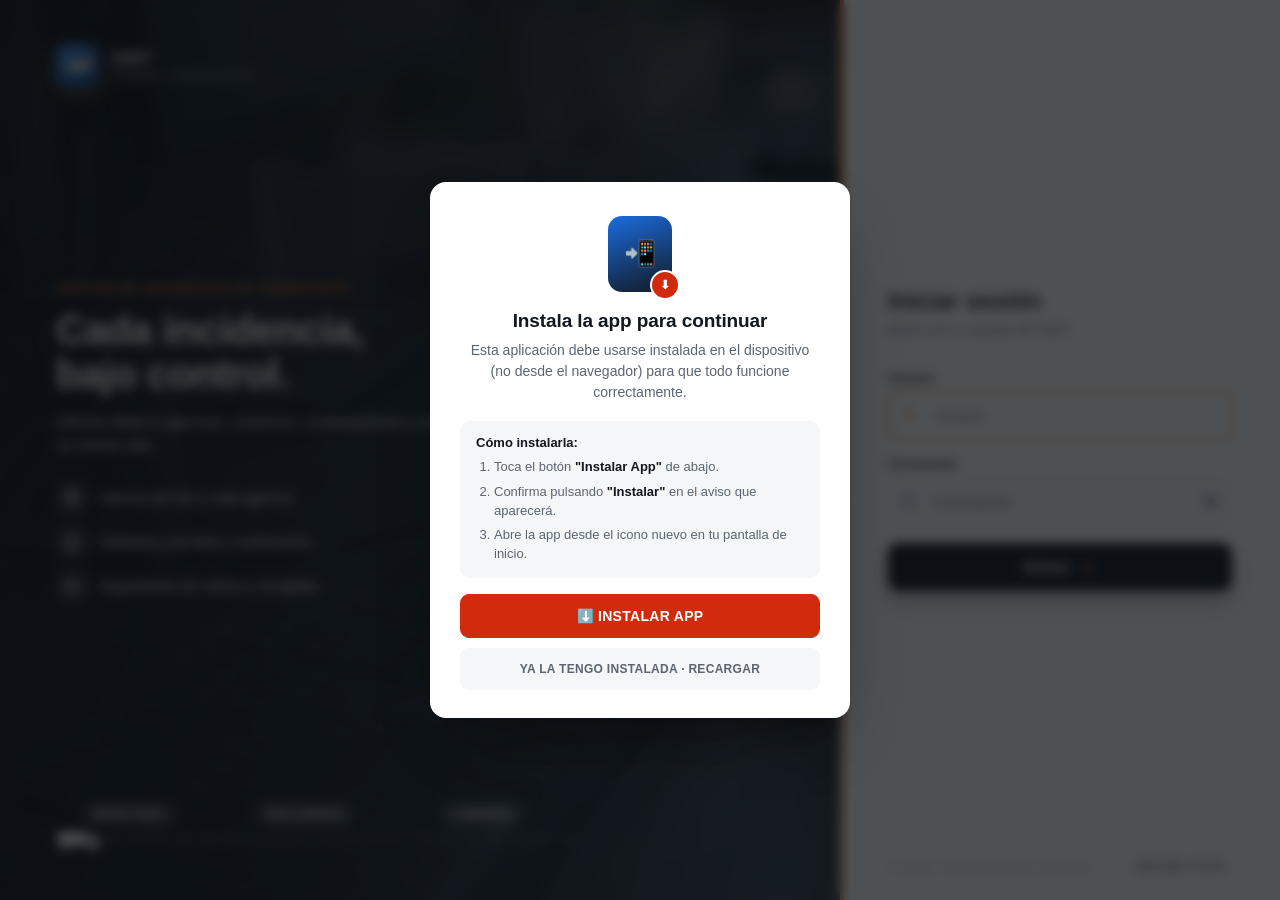
==== index.html @ 2aebe2c0 "Add files via upload" ====
<!DOCTYPE html>
<html lang="es">
<head>
<meta charset="UTF-8">
<meta name="viewport" content="width=device-width, initial-scale=1.0, maximum-scale=1.0, user-scalable=no">
<meta name="theme-color" content="#12181F">
<title>Primor</title>
<link rel="manifest" href="manifest.json">

<link rel="stylesheet" href="styles.css">
</head>
<body>

<!-- Modal obligatorio: exige tener la app instalada (PWA) antes de poder
     usarla. No se cierra al hacer click fuera ni con Escape. Se muestra
     por defecto (class "show") para que tape la app desde el primer
     instante; js/instalar-app.js lo oculta solo si detecta que se está
     ejecutando ya instalada (modo standalone). -->
<div class="modal-overlay instalar-overlay show" id="instalarAppModalOverlay">
  <div class="modal-box instalar-modal-box" role="alertdialog" aria-modal="true" aria-labelledby="instalarModalTitulo">
    <div class="instalar-modal-icono">📲</div>
    <h3 class="modal-title" id="instalarModalTitulo">Instala la app para continuar</h3>
    <p class="modal-message">Esta aplicación debe usarse instalada en el dispositivo (no desde el navegador) para que todo funcione correctamente.</p>
    <div class="instalar-modal-pasos">
      <b>Cómo instalarla:</b>
      <ol>
        <li>Toca el botón <b>"Instalar App"</b> de abajo.</li>
        <li>Confirma pulsando <b>"Instalar"</b> en el aviso que aparecerá.</li>
        <li>Abre la app desde el icono nuevo en tu pantalla de inicio.</li>
      </ol>
    </div>
    <p class="instalar-modal-ayuda" id="instalarAppAyuda">
      Tu navegador no permite instalar la app automáticamente desde aquí. En Chrome o Edge, abre el menú (⋮ arriba a la derecha) y elige <b>"Instalar aplicación"</b> (o el icono ⊕ en la barra de direcciones). En Safari, usa el icono de compartir y "Añadir al Dock" / "Añadir a pantalla de inicio".
    </p>
    <div class="modal-footer">
      <button class="btn primary" id="btnInstalarApp"><span id="btnInstalarAppTexto">⬇️ Instalar App</span></button>
      <button class="btn" id="btnYaInstalada">Ya la tengo instalada · Recargar</button>
    </div>
  </div>
</div>

<div id="loginScreen">
  <!-- Animación de fondo: barrido de luz y polvo (la foto se mueve por CSS) -->
  <div class="login-luz"></div>
  <div class="login-polvo" id="loginPolvo"></div>

  <!-- Izquierda: foto con la marca y lo que hace la app -->
  <div class="login-hero">
    <div class="login-entra login-brand" style="animation-delay:.1s">
      <img class="mark login-logo" src="icon-192.png" alt="GIDT">
      <div class="login-brand-txt">GIDT<small>Primor · Transporte</small></div>
    </div>
    <div class="login-hero-txt">
      <span class="login-entra login-eyebrow" style="animation-delay:.3s">Gestión de Incidencias de Transporte</span>
      <h2 class="login-entra" style="animation-delay:.45s">Cada incidencia,<br>bajo control.</h2>
      <p class="login-entra" style="animation-delay:.6s">Informe diario a agencias, siniestros, reclamaciones y cobros desde un mismo sitio.</p>
      <div class="login-feat">
        <div class="login-entra" style="animation-delay:.8s"><i><svg viewBox="0 0 24 24" fill="none" stroke="#fff" stroke-width="2" stroke-linecap="round" stroke-linejoin="round"><path d="M4 4h16v16H4z"/><path d="M22 6l-10 7L2 6"/></svg></i>Informe del día a cada agencia</div>
        <div class="login-entra" style="animation-delay:.95s"><i><svg viewBox="0 0 24 24" fill="none" stroke="#fff" stroke-width="2" stroke-linecap="round" stroke-linejoin="round"><path d="M12 9v4"/><path d="M12 17h.01"/><path d="M10.3 3.9L1.8 18a2 2 0 0 0 1.7 3h17a2 2 0 0 0 1.7-3L13.7 3.9a2 2 0 0 0-3.4 0z"/></svg></i>Siniestros con fotos y reclamación</div>
        <div class="login-entra" style="animation-delay:1.1s"><i><svg viewBox="0 0 24 24" fill="none" stroke="#fff" stroke-width="2" stroke-linecap="round" stroke-linejoin="round"><path d="M9 11l3 3 8-8"/><path d="M20 12v7a2 2 0 0 1-2 2H6a2 2 0 0 1-2-2V5a2 2 0 0 1 2-2h9"/></svg></i>Seguimiento de cobros y recogidas</div>
      </div>
    </div>
    <!-- Recorrido de una incidencia: Detectada -> Reclamada -> Cobrada -->
    <div class="login-carril login-entra" style="animation-delay:1.3s" aria-hidden="true">
      <span class="login-paso n1">DETECTADA</span><span class="login-paso n2">RECLAMADA</span><span class="login-paso n3">COBRADA</span>
      <div class="login-linea"></div>
      <svg class="login-camion" viewBox="0 0 46 26"><g class="bote">
        <rect x="2" y="6" width="27" height="13" rx="1.5" fill="#fff"/>
        <rect class="p p1" x="5" y="9" width="6" height="7" fill="#FF7A1A"/>
        <rect class="p p2" x="12.5" y="9" width="6" height="7" fill="#FF7A1A"/>
        <rect class="p p3" x="20" y="9" width="6" height="7" fill="#FF7A1A"/>
        <path d="M30 8h8l6 6v5H30z" fill="#fff"/><path d="M32 10h5l3.5 3.5H32z" fill="#12181F"/></g>
        <circle cx="9" cy="21" r="3.2" fill="#12181F" stroke="#fff" stroke-width="1.6"/>
        <circle cx="37" cy="21" r="3.2" fill="#12181F" stroke="#fff" stroke-width="1.6"/>
      </svg>
    </div>
  </div>

  <!-- Derecha: panel blanco con el formulario -->
  <div class="login-panel">
    <div class="login-card">
      <h1 class="login-entra" style="animation-delay:.35s">Iniciar sesión</h1>
      <p class="sub login-entra" style="animation-delay:.45s">Entra con tu usuario de GIDT</p>

      <label for="loginUsuario">Usuario</label>
      <div class="input-wrap">
        <svg class="input-icon" viewBox="0 0 24 24" fill="none" stroke="currentColor" stroke-width="2" stroke-linecap="round" stroke-linejoin="round" aria-hidden="true"><path d="M20 21v-2a4 4 0 0 0-4-4H8a4 4 0 0 0-4 4v2"/><circle cx="12" cy="7" r="4"/></svg>
        <!-- Sin autorrelleno: el navegador no debe recordar ni proponer usuarios. -->
        <input id="loginUsuario" name="gidt-u" type="text" inputmode="numeric" placeholder="Usuario" autocomplete="off" autocapitalize="off" autocorrect="off" spellcheck="false" readonly data-lpignore="true" data-1p-ignore data-form-type="other" autofocus>
      </div>

      <label for="loginPin">Contraseña</label>
      <div class="input-wrap input-wrap--pin">
        <svg class="input-icon" viewBox="0 0 24 24" fill="none" stroke="currentColor" stroke-width="2" stroke-linecap="round" stroke-linejoin="round" aria-hidden="true"><rect x="3" y="11" width="18" height="10" rx="2"/><path d="M7 11V7a5 5 0 0 1 10 0v4"/></svg>
        <!-- Campo de TEXTO que se ve con puntos (por CSS), no type="password":
             así el navegador no lo trata como contraseña, no avisa de
             "contraseña no segura" ni ofrece guardarla. -->
        <input id="loginPin" name="gidt-c" type="text" class="campo-oculto" inputmode="numeric" placeholder="Contraseña" maxlength="10" autocomplete="off" autocapitalize="off" autocorrect="off" spellcheck="false" readonly data-lpignore="true" data-1p-ignore data-form-type="other">
        <button type="button" class="toggle-pin" id="btnTogglePin" aria-label="Mostrar contraseña">
          <svg class="icon-eye" aria-hidden="true" viewBox="0 0 24 24" fill="none" stroke="currentColor" stroke-width="2" stroke-linecap="round" stroke-linejoin="round"><path d="M1 12s4-7 11-7 11 7 11 7-4 7-11 7-11-7-11-7Z"/><circle cx="12" cy="12" r="3"/></svg>
          <svg class="icon-eye-off" viewBox="0 0 24 24" fill="none" stroke="currentColor" stroke-width="2" stroke-linecap="round" stroke-linejoin="round" aria-hidden="true"><path d="M17.94 17.94A10.94 10.94 0 0 1 12 19c-7 0-11-7-11-7a21.86 21.86 0 0 1 5.06-5.94M9.9 4.24A10.94 10.94 0 0 1 12 4c7 0 11 7 11 7a21.86 21.86 0 0 1-2.94 3.94M1 1l22 22"/><path d="M9.9 9.9a3 3 0 1 0 4.2 4.2"/></svg>
        </button>
      </div>

      <button id="btnLogin" type="button">
        <span class="spinner" aria-hidden="true"></span>
        <span class="btn-label">Entrar</span>
        <svg class="login-flecha" viewBox="0 0 24 24" fill="none" stroke="currentColor" stroke-width="2.2" stroke-linecap="round" stroke-linejoin="round"><path d="M5 12h14M13 6l6 6-6 6"/></svg>
      </button>
      <p class="err" id="loginErr" role="alert"><span class="err-icon" aria-hidden="true">⚠️</span><span class="err-text">Usuario incorrecto.</span></p>
    </div>
    <div class="login-pie">
      <span>© Primor · Departamento de Transporte</span>
      <span class="login-version" id="loginVersionTag"></span>
    </div>
  </div>
</div>

<div id="app" class="hidden">

  <header class="top">
    <img class="mark" src="icon-192.png" alt="GIDT">
    <span class="app-name">GIDT</span>
    <span class="app-version" id="appVersionTag"></span>

    <nav class="tabs">
      <div class="tabs-scroll">
        <button class="tab-btn active" data-view="inicio">🏠 Inicio</button>
        <button class="tab-btn" id="btnInformesDropdown">📋 Informes diarios<span class="dot" id="dotIncidencias"></span><span class="caret">▾</span></button>
        <button class="tab-btn" id="btnSiniestrosDropdown">📦 Siniestros<span class="dot" id="dotSiniestros"></span><span class="caret">▾</span></button>
        <button class="tab-btn" id="btnAnalisisDropdown">📈 Análisis<span class="caret">▾</span></button>
        <button class="tab-btn" id="btnConfigDropdown">⚙️ Gestión<span class="caret">▾</span></button>
      </div>
      <div class="dropdown" id="informesDropdown">
        <button data-view="incidencias">📅 Informe del día</button>
        <button data-view="historial-informes">🕓 Historial de informes</button>
      </div>
      <div class="dropdown" id="siniestrosDropdown">
        <button data-view="siniestros">📦 Siniestros del día</button>
        <button data-view="historial-siniestros">🕓 Historial de siniestros</button>
        <button data-view="panel-siniestros">🗂️ Panel siniestros</button>
      </div>
      <div class="dropdown" id="configDropdown">
        <button data-view="config-tiendas">🏪 Tiendas</button>
        <button data-view="config-emails">✉️ Agencias</button>
        <button data-view="config-gravedad-motivos">⚖️ Tipos incidencias</button>
        <button data-view="config-supervisores">👔 Supervisores</button>
        <button data-view="config-usuarios">👤 Usuarios</button>
        <button data-view="config-auditoria">🕵️ Registro de auditoría</button>
      </div>
      <div class="dropdown" id="analisisDropdown">
        <button data-view="analisis-ranking">🏆 Ranking de incidencias</button>
        <button data-view="analisis-reportes-mensuales">🗓️ Reportes mensuales</button>
        <button data-view="analisis-comunidades">🗺️ Incidencias por comunidad</button>
        <button data-view="analisis-historico-agencias">🔀 Histórico de agencias</button>
      </div>
    </nav>

    <!-- Fecha y hora en vivo (js/inicio-panel.js) -->
    <div class="reloj-top" id="relojTop" aria-label="Fecha y hora"><span class="reloj-fecha" id="relojFecha"></span><span class="reloj-hora" id="relojHora"></span></div>
    <div class="status" id="statusWrap" title="Conectando…">
      <span class="auto-refresh-indicator" id="autoRefreshIndicator" title="Actualización automática del informe del día">
        <span class="hourglass" id="autoRefreshHourglass">⏳</span><span id="autoRefreshCountdown">20</span>s
      </span>
      <span id="statusText" style="display:none;">Conectando…</span>
    </div>
    <div class="user-chip" id="userChip">
      <button type="button" class="user-chip-usuario" id="userChipUsuario" title="Mi usuario">
        <svg width="16" height="16" viewBox="0 0 24 24" fill="none" stroke="currentColor" stroke-width="2" stroke-linecap="round" stroke-linejoin="round"><path d="M20 21v-2a4 4 0 0 0-4-4H8a4 4 0 0 0-4 4v2"/><circle cx="12" cy="7" r="4"/></svg>
        <span id="userChipName">—</span>
      </button>
      <button type="button" class="btn-salir" id="btnSalir" title="Salir" aria-label="Salir">
        <svg width="16" height="16" viewBox="0 0 24 24" fill="none" stroke="currentColor" stroke-width="2.4" stroke-linecap="round" stroke-linejoin="round"><path d="M12 2v10"/><path d="M18.4 6.6a9 9 0 1 1-12.8 0"/></svg>
      </button>
    </div>
  </header>

  <!-- Banner fijo: informes enviados con incidencias sin revisar (js/informe-envio.js) -->
  <div class="aviso-global" id="avisoGlobalInformes" role="alert" hidden></div>

  <main>

    <!-- ============ INICIO ============ -->
    <section class="view active" id="view-inicio">
      <!-- Tarjetas de arriba (las pinta js/inicio-panel.js; los números de
           incidencias y siniestros del día los siguen poniendo informe-hoy.js
           y siniestros.js). -->
      <div class="inicio-kpis">
        <button type="button" class="inicio-kpi kpi-rojo" id="kpiCardIncidencias" data-view="incidencias">
          <span class="inicio-kpi-top"><span class="inicio-kpi-icono">⚠️</span><span class="inicio-kpi-label">Incidencias de hoy</span><span class="inicio-kpi-flecha">→</span></span>
          <b id="kpiIncidenciasHoy">—</b>
          <span class="inicio-kpi-sub" id="kpiIncidenciasSub">&nbsp;</span>
          <span class="inicio-kpi-spark" id="kpiIncidenciasSpark"></span>
        </button>
        <button type="button" class="inicio-kpi kpi-rojo" id="kpiCardSiniestros" data-view="panel-siniestros">
          <span class="inicio-kpi-top"><span class="inicio-kpi-icono">📧</span><span class="inicio-kpi-label">Siniestros sin enviar a la agencia</span><span class="inicio-kpi-flecha">→</span></span>
          <b id="kpiSiniestrosTotal">—</b>
          <span class="inicio-kpi-sub" id="kpiSiniestrosSub">&nbsp;</span>
          <!-- Nº de siniestros del día pendientes (lo escribe siniestros.js; oculto) -->
          <span id="kpiSiniestrosPend" hidden>—</span>
        </button>
        <button type="button" class="inicio-kpi kpi-verde" id="kpiCardCobro" data-view="panel-siniestros" data-filtro='{"estado":"PDTE COBRO"}'>
          <span class="inicio-kpi-top"><span class="inicio-kpi-icono">💶</span><span class="inicio-kpi-label">Pendiente de cobro</span><span class="inicio-kpi-flecha">→</span></span>
          <b id="kpiCobroTotal">—</b>
          <span class="inicio-kpi-sub" id="kpiCobroSub">&nbsp;</span>
          <span class="inicio-kpi-spark" id="kpiCobroSpark"></span>
        </button>
        <button type="button" class="inicio-kpi kpi-azul" id="kpiCardMes" data-view="panel-siniestros">
          <span class="inicio-kpi-top"><span class="inicio-kpi-icono">📦</span><span class="inicio-kpi-label" id="kpiMesLabel">Siniestros este mes</span><span class="inicio-kpi-flecha">→</span></span>
          <b id="kpiMesTotal">—</b>
          <span class="inicio-kpi-sub" id="kpiMesSub">&nbsp;</span>
          <span class="inicio-kpi-spark" id="kpiMesSpark"></span>
        </button>
      </div>

      <div class="inicio-grid">
        <div class="inicio-col">
          <div class="inicio-card" id="cardEstadoInforme">
            <div class="inicio-card-head"><h3>📋 Informe de hoy</h3></div>
            <p class="inicio-vacio">Cargando estado del informe…</p>
          </div>
          <div class="inicio-fila inicio-crece">
            <div class="inicio-card">
              <div class="inicio-card-head"><h3>📈 Incidencias por día</h3><span class="inicio-card-nota">últimos 7 informes</span></div>
              <div class="inicio-grafica" id="inicioGraficaDias"></div>
            </div>
            <div class="inicio-card">
              <div class="inicio-card-head"><h3 id="inicioDonutTitulo">🚚 Incidencias del mes por agencia</h3></div>
              <div class="inicio-donut" id="inicioDonut"></div>
            </div>
          </div>
        </div>

        <div class="inicio-col">
          <div class="inicio-card inicio-tareas inicio-crece">
            <div class="inicio-card-head"><h3>📌 Tareas pendientes <span class="inicio-num" id="tareasNum" hidden></span></h3></div>
            <div class="inicio-scroll" id="cardPendienteAtencion">
              <p class="inicio-vacio">Comprobando…</p>
            </div>
          </div>
          <div class="inicio-card inicio-actividad">
            <div class="inicio-card-head"><h3>🕒 Actividad reciente</h3><span class="inicio-card-sub">· las 6 últimas acciones del equipo</span><button type="button" class="inicio-link" id="btnActividadVerTodo" data-view="config-auditoria">Ver todo →</button></div>
            <div class="inicio-scroll inicio-act-lista" id="inicioActividad"><p class="inicio-vacio">Cargando…</p></div>
          </div>
        </div>
      </div>
    </section>

    <!-- ============ INCIDENCIAS ============ -->
    <section class="view" id="view-incidencias">
      <div class="cabecera-fija">
      <div class="page-head">
        <div class="informe-titulo-row">
          <h1 class="informe-titulo">Informe del día<span class="informe-titulo-fecha" id="informeTituloFecha"></span></h1>
          <span class="badge-palets" id="badgePaletsPrevistos" style="display:none;">
            <span id="badgePaletsTexto">—</span>
            <button class="badge-palets-editar" id="btnEditarPalets" title="Editar palets previstos" aria-label="Editar palets previstos">
              <svg width="11" height="11" viewBox="0 0 24 24" fill="none"><path d="M12 20h9" stroke="currentColor" stroke-width="2.2" stroke-linecap="round"/><path d="M16.5 3.5a2.12 2.12 0 0 1 3 3L7 19l-4 1 1-4L16.5 3.5z" stroke="currentColor" stroke-width="2.2" stroke-linecap="round" stroke-linejoin="round"/></svg>
            </button>
          </span>
        </div>
        <div class="incidencias-toolbar" id="incidenciasToolbar" style="display:none;">
          <div class="filtros-wrap" id="exportarWrapHoy">
            <button class="btn" id="btnExportarInforme" title="Exportar el informe de hoy">
              <svg width="14" height="14" viewBox="0 0 24 24" fill="none" xmlns="http://www.w3.org/2000/svg"><path d="M12 3v12m0 0l-4.5-4.5M12 15l4.5-4.5" stroke="currentColor" stroke-width="2" stroke-linecap="round" stroke-linejoin="round"/><path d="M4 17v2a2 2 0 0 0 2 2h12a2 2 0 0 0 2-2v-2" stroke="currentColor" stroke-width="2" stroke-linecap="round" stroke-linejoin="round"/></svg>
              Exportar
            </button>
            <div class="filtros-modal-overlay" id="exportarPanelHoy">
              <div class="filtros-modal-header">
                <b>Exportar informe</b>
                <div class="filtros-modal-header-actions">
                  <button class="link-accion" id="btnLimpiarExportarHoy">Limpiar</button>
                  <button class="filtros-modal-close" id="btnCerrarExportarHoy" aria-label="Cerrar">✕</button>
                </div>
              </div>
              <div class="filtros-modal-body">
                <button type="button" class="btn primary" id="btnExportarCompletoHoy" style="width:100%; justify-content:center; margin-bottom:18px;">📋 Exportar informe completo</button>
                <div class="filtros-grid">
                  <div class="filtro-campo filtros-span2">
                    <label>Formato</label>
                    <div class="export-formato-toggle" id="exportarFormatoHoy">
                      <button type="button" class="export-formato-btn activo" data-formato="pdf">📄 PDF</button>
                      <button type="button" class="export-formato-btn" data-formato="excel">📊 Excel</button>
                    </div>
                  </div>
                  <div class="filtro-campo filtros-span2">
                    <label>Tipo de incidencia</label>
                    <div class="export-tipos-grid" id="exportarTiposHoy"></div>
                  </div>
                  <div class="filtro-campo filtros-span2">
                    <label>Agencias</label>
                    <div class="exportar-select" id="exportarAgenciaSelectHoy">
                      <button type="button" class="filtro-select-btn">
                        <span class="filtro-select-valor">Todas</span>
                        <svg width="12" height="12" viewBox="0 0 24 24" fill="none"><path d="M6 9l6 6 6-6" stroke="currentColor" stroke-width="2.4" stroke-linecap="round" stroke-linejoin="round"/></svg>
                      </button>
                      <div class="filtro-select-dropdown">
                        <div class="filtro-select-search">
                          <input type="text" placeholder="Buscar agencia…">
                        </div>
                        <div class="filtro-select-lista" id="exportarAgenciasListaHoy"></div>
                      </div>
                    </div>
                  </div>
                </div>
                <div class="modal-footer" style="margin-top:20px;">
                  <button type="button" class="btn primary" id="btnExportarSeleccionHoy">Exportar seleccionado</button>
                </div>
              </div>
            </div>
          </div>
          <div class="filtros-wrap">
            <button class="btn" id="btnUtilidadesInforme" title="Cambios puntuales, entregas especiales y pruebas de hoy">
              <svg width="14" height="14" viewBox="0 0 24 24" fill="none" xmlns="http://www.w3.org/2000/svg"><path d="M14.7 6.3a4 4 0 00-5.4 5.4L3 18l3 3 6.3-6.3a4 4 0 005.4-5.4l-2.5 2.5-2-2 2.5-2.5z" stroke="currentColor" stroke-width="1.8" stroke-linecap="round" stroke-linejoin="round"/></svg>
              Utilidades
              <span class="filtros-count" id="utilidadesCount" style="display:none;"></span>
            </button>
            <div class="filtros-modal-overlay" id="utilidadesPanel">
              <div class="filtros-modal-header">
                <b>Utilidades de hoy</b>
                <div class="filtros-modal-header-actions">
                  <button class="filtros-modal-close" id="btnCerrarUtilidades" aria-label="Cerrar">✕</button>
                </div>
              </div>
              <div class="filtros-modal-body">
                <div class="util-tabs">
                  <button type="button" class="util-tab activa" data-tab="cambio">🛠️ Cambio puntual</button>
                  <button type="button" class="util-tab" data-tab="especial">➕ Entrega especial</button>
                </div>
                <p id="utilIntroCambio" style="margin:0 0 14px; font-size:12.5px; color:var(--ink-soft);">
                  Cambia la hora y/o la agencia de entrega de una tienda solo para el informe de hoy. No afecta a la ficha de la tienda ni al resto de informes.
                </p>
                <p id="utilIntroEspecial" style="margin:0 0 14px; font-size:12.5px; color:var(--ink-soft); display:none;">
                  Hoy la tienda recibe <b>además</b> por otra agencia. Sale dos veces en el informe, cada una con su incidencia. No cuenta en el reporte mensual.
                </p>
                <div class="filtro-campo filtros-span2">
                  <label>Tienda</label>
                  <div class="exportar-select" id="utilTiendaSelect">
                    <button type="button" class="filtro-select-btn">
                      <span class="filtro-select-valor">Selecciona una tienda…</span>
                      <svg width="12" height="12" viewBox="0 0 24 24" fill="none"><path d="M6 9l6 6 6-6" stroke="currentColor" stroke-width="2.4" stroke-linecap="round" stroke-linejoin="round"/></svg>
                    </button>
                    <div class="filtro-select-dropdown">
                      <div class="filtro-select-search">
                        <input type="text" placeholder="🔎 Buscar tienda…" id="utilBuscarTienda">
                      </div>
                      <div class="filtro-select-lista" id="utilTiendaLista"></div>
                    </div>
                  </div>
                </div>
                <div id="utilFormAjuste" style="display:none;">
                  <div class="filtros-grid" style="margin-top:16px;">
                    <div class="filtro-campo">
                      <label>Hora de entrega (puntual)</label>
                      <input type="time" class="form-input" id="utilNuevaHora">
                      <p id="utilHoraOriginal" style="margin:2px 0 0; font-size:11.5px; color:var(--ink-soft);"></p>
                    </div>
                    <div class="filtro-campo">
                      <label>Agencia de entrega (puntual)</label>
                      <select class="form-input" id="utilNuevaAgencia"></select>
                      <p id="utilAgenciaOriginal" style="margin:2px 0 0; font-size:11.5px; color:var(--ink-soft);"></p>
                    </div>
                  </div>
                  <div class="modal-footer" style="margin-top:16px; justify-content:space-between;">
                    <button type="button" class="btn" id="utilBtnQuitarAjuste" style="display:none;">Quitar cambio puntual</button>
                    <button type="button" class="btn primary" id="utilBtnGuardarAjuste">Aplicar solo hoy</button>
                  </div>
                </div>
                <div id="utilFormEspecial" style="display:none;">
                  <div class="filtros-grid" style="margin-top:16px;">
                    <div class="filtro-campo">
                      <label>Agencia especial <span class="tf-req">*</span></label>
                      <select class="form-input" id="utilEspecialAgencia"></select>
                    </div>
                    <div class="filtro-campo">
                      <label>Hora</label>
                      <input type="time" class="form-input" id="utilEspecialHora">
                    </div>
                  </div>
                  <p id="utilEspecialHabitual" style="margin:6px 0 0; font-size:11.5px; color:var(--ink-soft);"></p>
                  <div class="modal-footer" style="margin-top:16px; justify-content:space-between;">
                    <button type="button" class="btn" id="utilBtnQuitarEspecial" style="display:none;">Quitar entrega especial</button>
                    <button type="button" class="btn primary" id="utilBtnGuardarEspecial">Añadir solo hoy</button>
                  </div>
                </div>
                <div id="utilListaAjustes" style="margin-top:20px; padding-top:16px; border-top:1px solid var(--border);"></div>
                <div id="utilListaEspeciales" style="margin-top:20px; padding-top:16px; border-top:1px solid var(--border); display:none;"></div>
                <!-- Pruebas de hoy (se configuran en la ficha de la tienda): solo informativo, en las dos pestañas. -->
                <div id="utilListaPruebas" style="margin-top:20px; padding-top:16px; border-top:1px solid var(--border); display:none;"></div>
              </div>
            </div>
          </div>
          <div class="filtros-wrap">
            <button class="btn" id="btnFiltrosIncidencias">
              <svg width="14" height="14" viewBox="0 0 24 24" fill="none" xmlns="http://www.w3.org/2000/svg"><path d="M3 4h18l-7 8v6l-4 2v-8L3 4z" stroke="currentColor" stroke-width="2" stroke-linejoin="round"/></svg>
              Filtros
              <span class="filtros-count" id="filtrosCount" style="display:none;"></span>
            </button>
            <div class="filtros-modal-overlay" id="filtrosPanel">
              <div class="filtros-modal-header">
                <b>Filtrar incidencias</b>
                <div class="filtros-modal-header-actions">
                  <button class="link-accion" id="btnLimpiarFiltros">Limpiar</button>
                  <button class="filtros-modal-close" id="btnCerrarFiltros" aria-label="Cerrar">✕</button>
                </div>
              </div>
              <div class="filtros-modal-body">
                  <div class="filtros-grid">
                    <div class="filtro-campo">
                      <label>Agencia</label>
                      <div class="filtro-select" data-grupo="agencia">
                        <button type="button" class="filtro-select-btn">
                          <span class="filtro-select-valor">Todos</span>
                          <svg width="12" height="12" viewBox="0 0 24 24" fill="none"><path d="M6 9l6 6 6-6" stroke="currentColor" stroke-width="2.4" stroke-linecap="round" stroke-linejoin="round"/></svg>
                        </button>
                        <div class="filtro-select-dropdown">
                          <div class="filtro-select-search">
                            <input type="text" placeholder="Buscar agencia…">
                          </div>
                          <div class="filtro-select-lista" id="filtrosAgenciasLista"></div>
                        </div>
                      </div>
                    </div>
                    <div class="filtro-campo">
                      <label>Motivo</label>
                      <div class="filtro-select" data-grupo="motivo">
                        <button type="button" class="filtro-select-btn">
                          <span class="filtro-select-valor">Todos</span>
                          <svg width="12" height="12" viewBox="0 0 24 24" fill="none"><path d="M6 9l6 6 6-6" stroke="currentColor" stroke-width="2.4" stroke-linecap="round" stroke-linejoin="round"/></svg>
                        </button>
                        <div class="filtro-select-dropdown">
                          <div class="filtro-select-search">
                            <input type="text" placeholder="Buscar motivo…">
                          </div>
                          <div class="filtro-select-lista" id="filtrosMotivosLista"></div>
                        </div>
                      </div>
                    </div>
                    <div class="filtro-campo">
                      <label>Tipo</label>
                      <div class="filtro-select" data-grupo="tipo">
                        <button type="button" class="filtro-select-btn">
                          <span class="filtro-select-valor">Todos</span>
                          <svg width="12" height="12" viewBox="0 0 24 24" fill="none"><path d="M6 9l6 6 6-6" stroke="currentColor" stroke-width="2.4" stroke-linecap="round" stroke-linejoin="round"/></svg>
                        </button>
                        <div class="filtro-select-dropdown">
                          <div class="filtro-select-lista" id="filtrosTiposLista"></div>
                        </div>
                      </div>
                    </div>
                    <div class="filtro-campo">
                      <label>Marca</label>
                      <div class="filtro-select" data-grupo="marca">
                        <button type="button" class="filtro-select-btn">
                          <span class="filtro-select-valor">Todos</span>
                          <svg width="12" height="12" viewBox="0 0 24 24" fill="none"><path d="M6 9l6 6 6-6" stroke="currentColor" stroke-width="2.4" stroke-linecap="round" stroke-linejoin="round"/></svg>
                        </button>
                        <div class="filtro-select-dropdown">
                          <div class="filtro-select-lista" id="filtrosMarcasLista"></div>
                        </div>
                      </div>
                    </div>
                    <div class="filtro-campo filtros-span2" style="flex-direction:row; align-items:center; gap:22px; flex-wrap:wrap;">
                      <label class="filtro-check" style="padding:2px 0;">
                        <input type="checkbox" id="filtroSoloConIncidencias">
                        <span>Solo con incidencias</span>
                      </label>
                      <label class="filtro-check" style="padding:2px 0;">
                        <input type="checkbox" id="filtroSoloPendientes">
                        <span>Solo pendientes</span>
                      </label>
                    </div>
                  </div>
              </div>
            </div>
          </div>
          <input type="text" id="buscarTiendaIncidencias" class="form-input" placeholder="🔎 Buscar tienda…" style="max-width:220px;">
          <button class="btn perm-gated-log-cambios" id="btnLogCambiosHoy" style="display:none; white-space:nowrap; flex-shrink:0;" title="Ver qué se ha cambiado desde que se envió el informe">🕘 Log de cambios</button>
          <span id="informeEnviadoBadge" class="badge-envio enviado" style="display:none; white-space:nowrap; flex-shrink:0;"></span>
          <button class="btn primary" id="btnEnviarInforme" style="white-space:nowrap; flex-shrink:0;">📧 Enviar informe</button>
        </div>
      </div>
      </div>
      <div id="contenidoIncidencias">
        <div class="card">
          <div class="empty"><p>Cargando…</p></div>
        </div>
      </div>
    </section>

    <!-- ============ HISTORIAL DE INFORMES DIARIOS ============ -->
    <section class="view" id="view-historial-informes">
      <div class="cabecera-fija">
      <div class="page-head" style="align-items:center; margin-bottom:14px;">
        <div>
          <h1 style="margin-bottom:2px;">🕓 Historial de informes diarios</h1>
        </div>
        <div style="display:flex; align-items:center; gap:8px; flex-wrap:wrap; row-gap:8px;">
          <input type="date" id="historialFechaInput" class="form-input" style="width:150px;">
          <button class="btn primary" id="btnBuscarHistorial">Consultar</button>
          <button class="btn" id="btnEditarHistorial" style="display:none;" title="Editar este informe">✏️ Editar informe</button>
          <button class="btn perm-gated-log-cambios" id="btnLogCambiosHistorial" style="display:none;" title="Ver qué se ha cambiado desde que se envió el informe">🕘 Log de cambios</button>
          <div class="filtros-wrap" id="historialFiltrosWrap" style="display:none; align-items:center; gap:8px;">
            <button class="btn" id="btnHistorialFiltros">
              <svg width="14" height="14" viewBox="0 0 24 24" fill="none" xmlns="http://www.w3.org/2000/svg"><path d="M3 4h18l-7 8v6l-4 2v-8L3 4z" stroke="currentColor" stroke-width="2" stroke-linejoin="round"/></svg>
              Filtros
              <span class="filtros-count" id="historialFiltrosCount" style="display:none;"></span>
            </button>
            <div class="filtros-modal-overlay" id="historialFiltrosPanel">
              <div class="filtros-modal-header">
                <b>Filtrar incidencias</b>
                <div class="filtros-modal-header-actions">
                  <button class="link-accion" id="btnHistorialLimpiarFiltros">Limpiar</button>
                  <button class="filtros-modal-close" id="btnHistorialCerrarFiltros" aria-label="Cerrar">✕</button>
                </div>
              </div>
              <div class="filtros-modal-body">
                <div class="filtros-grid">
                  <div class="filtro-campo">
                    <label>Agencia</label>
                    <div class="filtro-select" data-grupo="agencia">
                      <button type="button" class="filtro-select-btn">
                        <span class="filtro-select-valor">Todos</span>
                        <svg width="12" height="12" viewBox="0 0 24 24" fill="none"><path d="M6 9l6 6 6-6" stroke="currentColor" stroke-width="2.4" stroke-linecap="round" stroke-linejoin="round"/></svg>
                      </button>
                      <div class="filtro-select-dropdown">
                        <div class="filtro-select-search">
                          <input type="text" placeholder="Buscar agencia…">
                        </div>
                        <div class="filtro-select-lista" id="historialFiltrosAgenciasLista"></div>
                      </div>
                    </div>
                  </div>
                  <div class="filtro-campo">
                    <label>Motivo</label>
                    <div class="filtro-select" data-grupo="motivo">
                      <button type="button" class="filtro-select-btn">
                        <span class="filtro-select-valor">Todos</span>
                        <svg width="12" height="12" viewBox="0 0 24 24" fill="none"><path d="M6 9l6 6 6-6" stroke="currentColor" stroke-width="2.4" stroke-linecap="round" stroke-linejoin="round"/></svg>
                      </button>
                      <div class="filtro-select-dropdown">
                        <div class="filtro-select-search">
                          <input type="text" placeholder="Buscar motivo…">
                        </div>
                        <div class="filtro-select-lista" id="historialFiltrosMotivosLista"></div>
                      </div>
                    </div>
                  </div>
                  <div class="filtro-campo">
                    <label>Tipo</label>
                    <div class="filtro-select" data-grupo="tipo">
                      <button type="button" class="filtro-select-btn">
                        <span class="filtro-select-valor">Todos</span>
                        <svg width="12" height="12" viewBox="0 0 24 24" fill="none"><path d="M6 9l6 6 6-6" stroke="currentColor" stroke-width="2.4" stroke-linecap="round" stroke-linejoin="round"/></svg>
                      </button>
                      <div class="filtro-select-dropdown">
                        <div class="filtro-select-lista" id="historialFiltrosTiposLista"></div>
                      </div>
                    </div>
                  </div>
                  <div class="filtro-campo">
                    <label>Marca</label>
                    <div class="filtro-select" data-grupo="marca">
                      <button type="button" class="filtro-select-btn">
                        <span class="filtro-select-valor">Todos</span>
                        <svg width="12" height="12" viewBox="0 0 24 24" fill="none"><path d="M6 9l6 6 6-6" stroke="currentColor" stroke-width="2.4" stroke-linecap="round" stroke-linejoin="round"/></svg>
                      </button>
                      <div class="filtro-select-dropdown">
                        <div class="filtro-select-lista" id="historialFiltrosMarcasLista"></div>
                      </div>
                    </div>
                  </div>
                  <div class="filtro-campo filtros-span2" style="flex-direction:row; align-items:center; gap:22px; flex-wrap:wrap;">
                    <label class="filtro-check" id="historialFiltroSoloConIncidenciasWrap" style="padding:2px 0; display:none;">
                      <input type="checkbox" id="historialFiltroSoloConIncidencias">
                      <span>Solo con incidencias</span>
                    </label>
                    <label class="filtro-check" style="padding:2px 0;">
                      <input type="checkbox" id="historialFiltroSoloPendientes">
                      <span>Solo pendientes</span>
                    </label>
                  </div>
                </div>
              </div>
            </div>
            <input type="text" id="buscarTiendaHistorial" class="form-input" placeholder="🔎 Buscar tienda…" style="max-width:220px;">
          </div>
          <div class="filtros-wrap" id="exportarWrapHistorial" style="display:none;">
            <button class="btn" id="btnExportarHistorial" title="Exportar este informe">
              <svg width="14" height="14" viewBox="0 0 24 24" fill="none" xmlns="http://www.w3.org/2000/svg"><path d="M12 3v12m0 0l-4.5-4.5M12 15l4.5-4.5" stroke="currentColor" stroke-width="2" stroke-linecap="round" stroke-linejoin="round"/><path d="M4 17v2a2 2 0 0 0 2 2h12a2 2 0 0 0 2-2v-2" stroke="currentColor" stroke-width="2" stroke-linecap="round" stroke-linejoin="round"/></svg>
              Exportar
            </button>
            <div class="filtros-modal-overlay" id="exportarPanelHistorial">
              <div class="filtros-modal-header">
                <b>Exportar informe</b>
                <div class="filtros-modal-header-actions">
                  <button class="link-accion" id="btnLimpiarExportarHistorial">Limpiar</button>
                  <button class="filtros-modal-close" id="btnCerrarExportarHistorial" aria-label="Cerrar">✕</button>
                </div>
              </div>
              <div class="filtros-modal-body">
                <button type="button" class="btn primary" id="btnExportarCompletoHistorial" style="width:100%; justify-content:center; margin-bottom:18px;">📋 Exportar informe completo</button>
                <div class="filtros-grid">
                  <div class="filtro-campo filtros-span2">
                    <label>Formato</label>
                    <div class="export-formato-toggle" id="exportarFormatoHistorial">
                      <button type="button" class="export-formato-btn activo" data-formato="pdf">📄 PDF</button>
                      <button type="button" class="export-formato-btn" data-formato="excel">📊 Excel</button>
                    </div>
                  </div>
                  <div class="filtro-campo filtros-span2">
                    <label>Tipo de incidencia</label>
                    <div class="export-tipos-grid" id="exportarTiposHistorial"></div>
                  </div>
                  <div class="filtro-campo filtros-span2">
                    <label>Agencias</label>
                    <div class="exportar-select" id="exportarAgenciaSelectHistorial">
                      <button type="button" class="filtro-select-btn">
                        <span class="filtro-select-valor">Todas</span>
                        <svg width="12" height="12" viewBox="0 0 24 24" fill="none"><path d="M6 9l6 6 6-6" stroke="currentColor" stroke-width="2.4" stroke-linecap="round" stroke-linejoin="round"/></svg>
                      </button>
                      <div class="filtro-select-dropdown">
                        <div class="filtro-select-search">
                          <input type="text" placeholder="Buscar agencia…">
                        </div>
                        <div class="filtro-select-lista" id="exportarAgenciasListaHistorial"></div>
                      </div>
                    </div>
                  </div>
                </div>
                <div class="modal-footer" style="margin-top:20px;">
                  <button type="button" class="btn primary" id="btnExportarSeleccionHistorial">Exportar seleccionado</button>
                </div>
              </div>
            </div>
          </div>
        </div>
      </div>
      </div>
      <div id="contenidoHistorial">
        <div class="card">
          <div class="empty">
            <div class="glyph">🕓</div>
            <h3>Elige una fecha</h3>
            <p>Selecciona un día en el calendario para consultar el informe y las incidencias registradas ese día.</p>
          </div>
        </div>
      </div>
    </section>

    <!-- ============ SINIESTROS ============ -->
    <section class="view" id="view-siniestros">
      <div class="page-head">
        <div>
          <h1>📦 Siniestros del día</h1>
          <p>Roturas confirmadas y faltas detectadas hoy, pendientes de reclamar a la agencia.</p>
        </div>
      </div>
      <div id="contenidoSiniestros">
        <div class="card"><div class="empty"><p>Cargando…</p></div></div>
      </div>
    </section>

    <!-- ============ HISTORIAL DE SINIESTROS ============ -->
    <section class="view" id="view-historial-siniestros">
      <div class="page-head" style="align-items:center; margin-bottom:14px;">
        <div>
          <h1 style="margin-bottom:2px;">🕓 Historial de siniestros</h1>
        </div>
        <div style="display:flex; align-items:center; gap:8px;">
          <input type="date" id="historialSiniestrosFechaInput" class="form-input" style="width:150px;">
          <button class="btn primary" id="btnBuscarHistorialSiniestros">Consultar</button>
        </div>
      </div>
      <div id="contenidoHistorialSiniestros">
        <div class="card">
          <div class="empty">
            <div class="glyph">🕓</div>
            <h3>Elige una fecha</h3>
            <p>Selecciona un día en el calendario para consultar los siniestros registrados ese día.</p>
          </div>
        </div>
      </div>
    </section>

    <!-- ============ PANEL DE SINIESTROS (se rellena solo) ============ -->
    <section class="view" id="view-panel-siniestros">
      <div class="ps-panel-fijo">
        <div class="page-head">
          <div>
            <h1>🗂️ Panel siniestros</h1>
            <p>Cada siniestro enviado a una agencia aparece aquí solo. Completa el nº de albarán, adjunta la factura y marca cuándo se cobra y se recoge.</p>
          </div>
          <div style="display:flex; gap:10px;">
            <button class="ps-btn-icon" id="btnRefrescarPanelSiniestros" title="Refrescar"><span class="ps-refresh-icon">🔄</span></button>
            <button class="btn" id="btnImportarCobros" title="Marcar como cobrados los siniestros desde el Excel de cargos de contabilidad">📥 Importar cobros</button>

            <div class="filtros-wrap">
              <button class="btn" id="btnPsExportar" title="Exportar el panel de siniestros a PDF">
                <svg width="14" height="14" viewBox="0 0 24 24" fill="none" xmlns="http://www.w3.org/2000/svg"><path d="M12 3v12m0 0l-4.5-4.5M12 15l4.5-4.5" stroke="currentColor" stroke-width="2" stroke-linecap="round" stroke-linejoin="round"/><path d="M4 17v2a2 2 0 0 0 2 2h12a2 2 0 0 0 2-2v-2" stroke="currentColor" stroke-width="2" stroke-linecap="round" stroke-linejoin="round"/></svg>
                Exportar
              </button>
              <div class="filtros-modal-overlay" id="psxPanel" style="overflow:hidden;">
                <div class="filtros-modal-header">
                  <b>Exportar a PDF</b>
                  <div class="filtros-modal-header-actions">
                    <button class="filtros-modal-close" id="btnPsxCerrar" aria-label="Cerrar">✕</button>
                  </div>
                </div>
                <div class="filtros-modal-body" style="overflow-y:auto;">
                  <p style="margin:0 0 14px; font-size:12.5px; color:var(--ink-soft);">
                    Descarga en PDF un listado de siniestros, con el mismo formato que el informe mensual.
                  </p>

                  <div class="filtros-grid">
                    <div class="filtro-campo">
                      <label>Desde</label>
                      <input type="date" class="form-input" id="psxFechaDesde">
                    </div>
                    <div class="filtro-campo">
                      <label>Hasta</label>
                      <input type="date" class="form-input" id="psxFechaHasta">
                    </div>
                  </div>

                  <label class="ps-filtro-check" id="psxUsarFiltroWrap" style="display:none; white-space:normal; align-items:flex-start; margin-top:16px;">
                    <input type="checkbox" id="psxUsarFiltroActivo" style="margin-top:2px;">
                    <span>Exportar solo lo que cumple el filtro activo de la pantalla (<span id="psxFiltroResumen"></span>), en vez de elegir abajo.</span>
                  </label>

                  <div id="psxCamposManual" style="margin-top:16px;">
                    <div class="filtros-grid">
                      <div class="filtro-campo">
                        <label>Agencia</label>
                        <select id="psxAgencia" class="form-input"><option value="">Todas las agencias</option></select>
                      </div>
                      <div class="filtro-campo">
                        <label>Estado</label>
                        <select id="psxEstado" class="form-input">
                          <option value="">Todos los estados</option>
                          <option value="COBRADO">COBRADO</option>
                          <option value="PDTE COBRO">PDTE COBRO</option>
                          <option value="ANULADO">ANULADO</option>
                        </select>
                      </div>
                      <div class="filtro-campo">
                        <label>Tipo</label>
                        <select id="psxTipo" class="form-input">
                          <option value="">Todos los tipos</option>
                          <option value="ROTURA">Rotura</option>
                          <option value="FALTAS">Faltas</option>
                          <option value="FALTAS Y ROTURAS">Rotura y falta</option>
                        </select>
                      </div>
                      <div class="filtro-campo">
                        <label>Origen</label>
                        <select id="psxOrigen" class="form-input">
                          <option value="">Todo origen</option>
                          <option value="ALMACEN">Almacén</option>
                          <option value="WEB">Web</option>
                          <option value="RETIRADAS">Retiradas</option>
                          <option value="AGENCIA">Agencia</option>
                          <option value="OTRO">Otro</option>
                          <option value="SIN_ORIGEN">Sin origen</option>
                        </select>
                      </div>
                      <div class="filtro-campo filtros-span2">
                        <label>Recogida</label>
                        <select id="psxRecogida" class="form-input">
                          <option value="">Toda recogida</option>
                          <option value="EN ESPERA DE TIENDA">En espera de tienda</option>
                          <option value="ENVIADO A CENTRAL">Enviado a central</option>
                          <option value="RECOGIDO POR AGENCIA">Recogido por agencia</option>
                          <option value="PDTE_DENTRO">Pdte. dentro de límite</option>
                          <option value="PDTE_FUERA">Pdte. fuera de límite</option>
                        </select>
                      </div>
                      <div class="filtro-campo filtros-span2" style="flex-direction:row; flex-wrap:wrap; gap:16px;">
                        <label class="ps-filtro-check"><input type="checkbox" id="psxSinFactura"> Sin factura</label>
                        <label class="ps-filtro-check"><input type="checkbox" id="psxSinAlbaran"> Sin albarán</label>
                        <label class="ps-filtro-check"><input type="checkbox" id="psxSinCorreo"> Sin enviar a agencia</label>
                      </div>
                    </div>
                  </div>

                  <div class="modal-footer" style="margin-top:18px;">
                    <button type="button" class="btn primary" id="psxBtnDescargar" style="width:100%; justify-content:center;">📄 Descargar PDF</button>
                  </div>
                </div>
              </div>
            </div>

            <button class="btn primary" id="btnNuevoPanelSiniestroManual">➕ Añadir siniestro</button>
          </div>
        </div>

        <div class="grid-kpi" style="grid-template-columns:repeat(auto-fit,minmax(180px,1fr)); margin-bottom:16px;">
          <div class="kpi warn" style="position:relative;">
            <b id="psKpiPendientesCount">—</b><span>Siniestros pdte. de cobro</span>
            <button type="button" class="ps-kpi-detalle-btn" id="btnDetallePendientesCount" title="Ver detalle por agencia"><i></i><i></i><i></i></button>
          </div>
          <div class="kpi" style="position:relative;">
            <b id="psKpiPendientesValor">—</b><span>€ pendiente de cobro</span>
            <button type="button" class="ps-kpi-detalle-btn" id="btnDetallePendientesValor" title="Ver detalle por agencia"><i></i><i></i><i></i></button>
          </div>
          <div class="kpi" style="position:relative;">
            <b id="psKpiRecogidaDentro">—</b><span>Recogidas pdte. en límite</span>
            <button type="button" class="ps-kpi-detalle-btn" id="btnDetalleRecogidaDentro" title="Ver detalle por agencia"><i></i><i></i><i></i></button>
          </div>
          <div class="kpi warn" style="position:relative;">
            <b id="psKpiRecogidaFuera">—</b><span>Recogidas pdte. cumplidas</span>
            <button type="button" class="ps-kpi-detalle-btn" id="btnDetalleRecogidaFuera" title="Ver detalle por agencia"><i></i><i></i><i></i></button>
          </div>
          <div class="kpi" style="position:relative;">
            <b id="psKpiCobrado">—</b><span>€ cobrados</span>
            <button type="button" class="ps-kpi-detalle-btn" id="btnDetalleCobrado" title="Ver detalle por agencia"><i></i><i></i><i></i></button>
          </div>
        </div>

        <div class="card" style="padding:14px 16px; margin-bottom:14px;">
          <div class="panel-siniestros-toolbar">
            <input type="text" id="psFiltroTexto" class="form-input" placeholder="🔎 Buscar…" style="flex:1; min-width:90px;">
            <label class="ps-filtro-fecha-label">Desde <input type="date" id="psFiltroFechaDesde" class="form-input"></label>
            <label class="ps-filtro-fecha-label">Hasta <input type="date" id="psFiltroFechaHasta" class="form-input"></label>
            <select id="psFiltroAgencia" class="form-input" style="max-width:160px;"><option value="">Todas las agencias</option></select>
            <select id="psFiltroEstado" class="form-input" style="max-width:155px;">
              <option value="">Todos los estados</option>
              <option value="COBRADO">COBRADO</option>
              <option value="PDTE COBRO">PDTE COBRO</option>
              <option value="ANULADO">ANULADO</option>
            </select>
            <select id="psFiltroTipo" class="form-input" style="max-width:130px;">
              <option value="">Todos los tipos</option>
              <option value="ROTURA">Rotura</option>
              <option value="FALTAS">Faltas</option>
              <option value="FALTAS Y ROTURAS">Rotura y falta</option>
            </select>
            <select id="psFiltroOrigen" class="form-input" style="max-width:120px;">
              <option value="">Todo origen</option>
              <option value="ALMACEN">Almacén</option>
              <option value="WEB">Web</option>
              <option value="RETIRADAS">Retiradas</option>
              <option value="AGENCIA">Agencia</option>
              <option value="OTRO">Otro</option>
              <option value="SIN_ORIGEN">Sin origen</option>
            </select>
            <select id="psFiltroRecogida" class="form-input" style="max-width:150px;">
              <option value="">Toda recogida</option>
              <option value="EN ESPERA DE TIENDA">En espera de tienda</option>
              <option value="ENVIADO A CENTRAL">Enviado a central</option>
              <option value="RECOGIDO POR AGENCIA">Recogido por agencia</option>
              <option value="PDTE_DENTRO">Pdte. dentro de límite</option>
              <option value="PDTE_FUERA">Pdte. fuera de límite</option>
            </select>
            <label class="ps-filtro-check"><input type="checkbox" id="psFiltroSinFactura"> Sin factura</label>
            <label class="ps-filtro-check"><input type="checkbox" id="psFiltroSinAlbaran"> Sin albarán</label>
            <label class="ps-filtro-check"><input type="checkbox" id="psFiltroSinCorreo"> Sin enviar a agencia</label>
            <span class="ps-ver-sep"></span>
            <button type="button" class="ps-ver-chip" id="psVerCompletados" aria-pressed="false" title="Siniestros con todo el seguimiento hecho (enviado, facturado, recogido y cobrado)">✅ Completados <b id="psNumCompletados">0</b></button>
            <button type="button" class="ps-ver-chip" id="psVerAnulados" aria-pressed="false" title="Siniestros anulados">🚫 Anulados <b id="psNumAnulados">0</b></button>
          </div>
        </div>
      </div>

      <div class="card ps-tabla-flex" style="padding:0;">
        <table class="tabla-panel-siniestros">
          <thead>
            <tr>
              <th>Nº</th><th>Fecha</th><th>Agencia</th><th>Tienda</th><th>Origen</th><th>Tipo</th><th>Información</th>
              <th>Nº Alb.</th><th>Factura</th><th>Importe</th><th>Estado</th><th>Recogida límite</th>
            </tr>
          </thead>
          <tbody id="panelSiniestrosBody">
            <tr><td colspan="12" style="text-align:center; padding:30px;">Cargando…</td></tr>
          </tbody>
        </table>
      </div>
      <div class="ps-paginacion" id="psPaginacion"></div>
    </section>

    <!-- ============ ANÁLISIS: INCIDENCIAS POR COMUNIDAD ============ -->
    <section class="view" id="view-analisis-comunidades">
      <div class="page-head" style="align-items:center;">
        <div>
          <h1>🗺️ Incidencias por comunidad</h1>
          <p>Total anual por comunidad y tienda, con el mismo criterio que el Reporte mensual.</p>
        </div>
        <div style="display:flex; align-items:center; gap:8px; flex-wrap:wrap;">
          <button class="ps-btn-icon btn-recargar" id="acBtnRecargar" title="Recargar"><span class="ps-refresh-icon">🔄</span></button>
          <button class="btn" id="acBtnAnterior">◀</button>
          <b id="acAnioTexto" style="min-width:60px; text-align:center;">—</b>
          <button class="btn" id="acBtnSiguiente">▶</button>
          <button class="btn" id="acBtnActual">Año actual</button>
          <button class="btn primary" id="acBtnExcel">⬇️ Descargar Excel</button>
        </div>
      </div>
      <div class="rm-layout">
        <div class="rm-tabla-col" id="acTabla"></div>
        <aside class="rm-sidebar" id="acLateral"></aside>
      </div>
    </section>

    <!-- ============ ANÁLISIS: HISTÓRICO DE AGENCIAS ============ -->
    <section class="view" id="view-analisis-historico-agencias">
      <div class="page-head">
        <div>
          <h1>🔀 Histórico de agencias</h1>
          <p>Por qué agencias ha pasado cada tienda, durante cuánto tiempo y con cuántas incidencias.</p>
        </div>
        <div class="ha-filtros">
          <button class="ps-btn-icon btn-recargar" id="haBtnRecargar" title="Recargar"><span class="ps-refresh-icon">🔄</span></button>
          <input type="text" id="haBuscador" class="form-input" style="width:220px;" placeholder="🔎 Buscar tienda…">
          <select id="haFiltroAgencia" class="form-input" style="width:190px;"><option value="">Todas las agencias</option></select>
          <label class="ha-check"><input type="checkbox" id="haSoloCambios" checked> Solo tiendas con cambios</label>
          <button class="btn" id="haBtnExportar">⬇️ Exportar</button>
        </div>
      </div>
      <div class="ha-kpis">
        <div class="kpi"><b id="haKpiTiendas">—</b><span>Tiendas que han cambiado de agencia</span></div>
        <div class="kpi"><b id="haKpiCambios">—</b><span>Cambios de agencia en total</span></div>
        <div class="kpi"><b id="haKpiProgramados" style="color:var(--moderado);">—</b><span>Cambios programados</span></div>
        <div class="kpi"><b id="haKpiDesde">—</b><span>Datos desde (primer informe)</span></div>
      </div>
      <p class="ha-nota">Incidencias contadas como en el Reporte mensual: solo informes enviados y entregas habituales.</p>
      <div class="ha-lista" id="haLista"></div>
    </section>

    <!-- ============ CONFIGURACIÓN: TIENDAS ============ -->
    <section class="view" id="view-config-tiendas">
      <div class="page-head" id="pageHeadTiendas">
        <div>
          <h1>🏪 Tiendas</h1>
          <p>Alta, baja y reordenación por agencia.</p>
        </div>
        <div class="tiendas-contadores" id="tiendasContadores"></div>
        <div style="display:flex; align-items:center; gap:10px; flex-wrap:wrap;">
          <button class="ps-btn-icon btn-recargar" id="btnRecargarTiendas" title="Recargar"><span class="ps-refresh-icon">🔄</span></button>
          <input type="text" id="buscadorTiendas" class="form-input" placeholder="🔎 Buscar tienda…">
          <div class="filtros-wrap">
            <button class="btn" id="btnFiltrosTiendas">
              <svg width="14" height="14" viewBox="0 0 24 24" fill="none" xmlns="http://www.w3.org/2000/svg"><path d="M3 4h18l-7 8v6l-4 2v-8L3 4z" stroke="currentColor" stroke-width="2" stroke-linejoin="round"/></svg>
              Filtros
              <span class="filtros-count" id="filtrosTiendasCount" style="display:none;"></span>
            </button>
            <div class="filtros-modal-overlay" id="filtrosTiendasPanel">
              <div class="filtros-modal-header">
                <b>Filtrar tiendas</b>
                <div class="filtros-modal-header-actions">
                  <button class="link-accion" id="btnLimpiarFiltrosTiendas">Limpiar</button>
                  <button class="filtros-modal-close" id="btnCerrarFiltrosTiendas" aria-label="Cerrar">✕</button>
                </div>
              </div>
              <div class="filtros-modal-body">
                <div class="filtros-grid">
                  <div class="filtro-campo">
                    <label>Agencias</label>
                    <div class="filtro-select" data-grupo="agencias">
                      <button type="button" class="filtro-select-btn">
                        <span class="filtro-select-valor">Todas</span>
                        <svg width="12" height="12" viewBox="0 0 24 24" fill="none"><path d="M6 9l6 6 6-6" stroke="currentColor" stroke-width="2.4" stroke-linecap="round" stroke-linejoin="round"/></svg>
                      </button>
                      <div class="filtro-select-dropdown">
                        <div class="filtro-select-search"><input type="text" placeholder="Buscar agencia…"></div>
                        <div class="filtro-select-lista" id="filtroTiendasAgenciasLista"></div>
                      </div>
                    </div>
                  </div>
                  <div class="filtro-campo">
                    <label>Tránsito</label>
                    <div class="filtro-select" data-grupo="transitos">
                      <button type="button" class="filtro-select-btn">
                        <span class="filtro-select-valor">Todos</span>
                        <svg width="12" height="12" viewBox="0 0 24 24" fill="none"><path d="M6 9l6 6 6-6" stroke="currentColor" stroke-width="2.4" stroke-linecap="round" stroke-linejoin="round"/></svg>
                      </button>
                      <div class="filtro-select-dropdown">
                        <div class="filtro-select-lista" id="filtroTiendasTransitoLista"></div>
                      </div>
                    </div>
                  </div>
                  <div class="filtro-campo">
                    <label>Supervisor/a</label>
                    <div class="filtro-select" data-grupo="supervisores">
                      <button type="button" class="filtro-select-btn">
                        <span class="filtro-select-valor">Todos</span>
                        <svg width="12" height="12" viewBox="0 0 24 24" fill="none"><path d="M6 9l6 6 6-6" stroke="currentColor" stroke-width="2.4" stroke-linecap="round" stroke-linejoin="round"/></svg>
                      </button>
                      <div class="filtro-select-dropdown">
                        <div class="filtro-select-search"><input type="text" placeholder="Buscar supervisor/a…"></div>
                        <div class="filtro-select-lista" id="filtroTiendasSupervisorLista"></div>
                      </div>
                    </div>
                  </div>
                  <div class="filtro-campo">
                    <label>Comunidad</label>
                    <div class="filtro-select" data-grupo="comunidades">
                      <button type="button" class="filtro-select-btn">
                        <span class="filtro-select-valor">Todas</span>
                        <svg width="12" height="12" viewBox="0 0 24 24" fill="none"><path d="M6 9l6 6 6-6" stroke="currentColor" stroke-width="2.4" stroke-linecap="round" stroke-linejoin="round"/></svg>
                      </button>
                      <div class="filtro-select-dropdown">
                        <div class="filtro-select-search"><input type="text" placeholder="Buscar comunidad…"></div>
                        <div class="filtro-select-lista" id="filtroTiendasComunidadLista"></div>
                      </div>
                    </div>
                  </div>
                  <div class="filtro-campo">
                    <label>Provincia</label>
                    <div class="filtro-select" data-grupo="provincias">
                      <button type="button" class="filtro-select-btn">
                        <span class="filtro-select-valor">Todas</span>
                        <svg width="12" height="12" viewBox="0 0 24 24" fill="none"><path d="M6 9l6 6 6-6" stroke="currentColor" stroke-width="2.4" stroke-linecap="round" stroke-linejoin="round"/></svg>
                      </button>
                      <div class="filtro-select-dropdown">
                        <div class="filtro-select-search"><input type="text" placeholder="Buscar provincia…"></div>
                        <div class="filtro-select-lista" id="filtroTiendasProvinciaLista"></div>
                      </div>
                    </div>
                  </div>
                  <div class="filtro-campo">
                    <label>Tiendas</label>
                    <div class="filtro-select" data-grupo="tiendas">
                      <button type="button" class="filtro-select-btn">
                        <span class="filtro-select-valor">Todas</span>
                        <svg width="12" height="12" viewBox="0 0 24 24" fill="none"><path d="M6 9l6 6 6-6" stroke="currentColor" stroke-width="2.4" stroke-linecap="round" stroke-linejoin="round"/></svg>
                      </button>
                      <div class="filtro-select-dropdown">
                        <div class="filtro-select-search"><input type="text" placeholder="🔎 Buscar tienda…"></div>
                        <div class="filtro-select-lista" id="filtroTiendasTiendasLista"></div>
                      </div>
                    </div>
                  </div>
                  <div class="filtro-campo">
                    <label class="filtro-check" style="padding:2px 0;">
                      <input type="checkbox" id="filtroTiendasLxv">
                      <span>Tiendas LXV</span>
                    </label>
                  </div>
                  <div class="filtro-campo">
                    <label class="filtro-check" style="padding:2px 0;">
                      <input type="checkbox" id="filtroTiendasLimEsp">
                      <span>Límites palets especiales</span>
                    </label>
                  </div>
                </div>
              </div>
            </div>
          </div>
          <div class="export-tiendas-wrap" id="exportTiendasWrap">
            <button class="btn" id="btnExportarTiendas">⬇️ Exportar</button>
            <div class="export-tiendas-menu" id="exportTiendasMenu">
              <button type="button" data-modo="resumido">
                <b>Resumido</b>
                <span>Todas las tiendas en una sola hoja, por agencia</span>
              </button>
              <button type="button" data-modo="detallado">
                <b>Detallado</b>
                <span>Una fila por tienda, todos los datos</span>
              </button>
            </div>
          </div>
          <button class="btn primary" id="btnNuevaTienda">➕ Nueva tienda</button>
        </div>
      </div>

      <!-- Franja de filtro activo (js/tiendas.js → renderBarraFiltroTiendas) -->
      <div class="filtro-activo-barra" id="barraFiltroTiendas" hidden></div>

      <div id="acordeonAgencias"></div>
    </section>

    <!-- ============ CONFIGURACIÓN: EMAILS ============ -->
    <section class="view" id="view-config-emails">
      <div class="page-head">
        <div>
          <h1>✉️ Agencias</h1>
          <p>Destinatarios de los informes e incidencias.</p>
        </div>
        <div style="display:flex; gap:10px;">
          <button class="ps-btn-icon btn-recargar" id="btnRecargarAgencias" title="Recargar"><span class="ps-refresh-icon">🔄</span></button>
          <button class="btn primary" id="btnNuevaAgencia">➕ Nueva agencia</button>
        </div>
      </div>

      <div id="listaEmailsAgencias"></div>

      <div class="page-head" style="margin-top:32px;">
        <div>
          <h1 style="font-size:19px;">📠 Destinatarios de Facturación</h1>
          <p>A quién se envía el correo al adjuntar un albarán en el Panel siniestros.</p>
        </div>
      </div>
      <div id="listaEmailsFacturacion"></div>

      <div class="page-head" style="margin-top:32px;">
        <div>
          <h1 style="font-size:19px;">📋 CC Transporte</h1>
          <p>Direcciones que van siempre en copia (CC) en TODOS los correos que envía la app: roturas, facturación, informes a agencias, etc.</p>
        </div>
      </div>
      <div id="listaEmailsCC"></div>
    </section>

    <!-- ============ CONFIGURACIÓN: GRAVEDAD DE MOTIVOS ============ -->
    <section class="view" id="view-config-gravedad-motivos">
      <div class="page-head">
        <div>
          <h1>⚖️ Tipos incidencias</h1>
          <p>Clasificación y orden de los motivos de incidencia, usados en Análisis y en el Reporte mensual.</p>
        </div>
        <div style="display:flex; align-items:center; gap:10px;">
          <button class="btn" id="btnNuevoMotivo">➕ Nuevo motivo</button>
          <button class="btn primary" id="btnGuardarGravedadMotivos">💾 Guardar</button>
          <span id="gravedadGuardadoOk" class="gravedad-guardado-ok" style="display:none;">Guardado ✓</span>
        </div>
      </div>
      <div class="gravedad-explicacion">
        ℹ️ El nivel manda por encima del orden: una incidencia <b>Grave</b> siempre gana a una <b>Moderada</b>, y una <b>Moderada</b> siempre gana a una <b>Leve</b>, sin importar la posición de las flechas. El orden (▲▼) solo decide el empate cuando dos motivos <b>del mismo nivel</b> se marcan el mismo día.<br>
        🎨 Pulsa el <b>código de color</b> de un motivo para cambiar su color en el Reporte mensual y en los PDF.
      </div>
      <div id="contenidoGravedadMotivos"></div>
    </section>

    <!-- ============ GESTIÓN: SUPERVISORES (js/supervisores.js) ============ -->
    <section class="view" id="view-config-supervisores">
      <div class="page-head">
        <div>
          <h1>👔 Supervisores</h1>
          <p>Alta y datos de contacto de los supervisores/as de tienda.</p>
        </div>
        <div style="display:flex; gap:10px;">
          <button class="ps-btn-icon btn-recargar" id="btnRecargarSupervisores" title="Recargar"><span class="ps-refresh-icon">🔄</span></button>
          <button class="btn primary" id="btnNuevoSupervisor">➕ Nuevo supervisor</button>
        </div>
      </div>

      <div class="card usuarios-lista">
        <table class="tabla-usuarios">
          <thead>
            <tr>
              <th>Nombre abreviado</th>
              <th>Nombre completo</th>
              <th>Correo electrónico</th>
              <th>Teléfono</th>
              <th style="text-align:center;">Tiendas</th>
              <th></th>
            </tr>
          </thead>
          <tbody id="tablaSupervisoresBody">
            <tr><td colspan="6" style="text-align:center; padding:30px; color:var(--ink-soft);">Cargando supervisores…</td></tr>
          </tbody>
        </table>
      </div>
    </section>

    <!-- ============ CONFIGURACIÓN: USUARIOS ============ -->
    <section class="view" id="view-config-usuarios">
      <div class="page-head">
        <div>
          <h1>👤 Usuarios</h1>
          <p>Alta y gestión de accesos al sistema.</p>
        </div>
        <div style="display:flex; gap:10px;">
          <button class="ps-btn-icon btn-recargar" id="btnRecargarUsuarios" title="Recargar"><span class="ps-refresh-icon">🔄</span></button>
          <button class="btn primary" id="btnNuevoUsuario">➕ Nuevo usuario</button>
        </div>
      </div>

      <div class="card usuarios-lista">
        <table class="tabla-usuarios">
          <thead>
            <tr>
              <th>Nombre</th>
              <th>Usuario</th>
              <th>Rol</th>
              <th>Última conexión</th>
              <th>Estado</th>
              <th></th>
            </tr>
          </thead>
          <tbody id="tablaUsuariosBody">
            <tr><td colspan="6" style="text-align:center; padding:30px; color:var(--ink-soft);">Cargando usuarios…</td></tr>
          </tbody>
        </table>
      </div>
    </section>

    <!-- ============ REGISTRO DE AUDITORÍA ============ -->
    <section class="view" id="view-config-auditoria">
      <div class="page-head">
        <div>
          <h1>🕵️ Registro de auditoría</h1>
          <p>Historial de acciones realizadas por los usuarios en la app.</p>
        </div>
      </div>

      <div class="card" style="padding:16px 18px; margin-bottom:16px;">
        <div class="analisis-filtros">
          <div class="analisis-fechas" style="flex-wrap:wrap;">
            <div>
              <label class="form-label">Usuario</label>
              <select id="audFiltroUsuario" class="form-input">
                <option value="">Todos</option>
              </select>
            </div>
            <div>
              <label class="form-label">Categoría</label>
              <select id="audFiltroCategoria" class="form-input">
                <option value="">Todas</option>
                <option value="tiendas">Tiendas</option>
                <option value="agencias">Agencias</option>
                <option value="supervisores">Supervisores</option>
                <option value="usuarios">Usuarios</option>
                <option value="informes">Informes</option>
                <option value="reportes_mensuales">Reportes mensuales</option>
                <option value="siniestros">Siniestros</option>
                <option value="gravedad_motivos">Tipos incidencias</option>
              </select>
            </div>
            <div>
              <label class="form-label">Desde</label>
              <input type="date" id="audDesde" class="form-input">
            </div>
            <div>
              <label class="form-label">Hasta</label>
              <input type="date" id="audHasta" class="form-input">
            </div>
            <button class="btn primary" id="btnAudConsultar" style="align-self:flex-end;">Consultar</button>
            <button class="btn" id="btnAudLimpiar" style="align-self:flex-end;">Limpiar</button>
          </div>
        </div>
      </div>

      <div class="card aud-lista">
        <table class="tabla-usuarios">
          <thead>
            <tr>
              <th>Fecha</th>
              <th>Usuario</th>
              <th>Categoría</th>
              <th>Acción</th>
              <th>Detalle</th>
              <th class="aud-col-lupa"></th>
            </tr>
          </thead>
          <tbody id="tablaAuditoriaBody">
            <tr><td colspan="6" style="text-align:center; padding:30px; color:var(--ink-soft);">Cargando registro…</td></tr>
          </tbody>
        </table>
      </div>
      <div class="ps-paginacion" id="audPaginacion"></div>
    </section>

    <!-- ============ ANÁLISIS: RANKING DE TIENDAS Y AGENCIAS ============ -->
    <section class="view" id="view-analisis-ranking">
      <div class="cabecera-fija">
      <div class="page-head" style="align-items:center; margin-bottom:14px; flex-wrap:nowrap;">
        <div style="flex:none;">
          <h1>🏆 Ranking de incidencias</h1>
          <p>Incidencias y siniestros por tienda y por agencia en el periodo seleccionado.</p>
        </div>
        <div class="analisis-filtros" style="flex:1 1 auto; min-width:0; justify-content:flex-end;">
          <div class="toggle-seg" id="analisisRangoRapido">
              <button type="button" class="toggle-seg-btn" data-rango="mes">Mes en curso</button>
              <button type="button" class="toggle-seg-btn" data-rango="30d">Últimos 30 días</button>
              <button type="button" class="toggle-seg-btn" data-rango="todo">Todo el histórico</button>
            </div>
            <div class="analisis-fechas">
              <div>
                <label class="form-label">Desde</label>
                <input type="date" id="analisisDesde" class="form-input">
              </div>
              <div>
                <label class="form-label">Hasta</label>
                <input type="date" id="analisisHasta" class="form-input">
              </div>
              <button class="btn primary" id="btnAnalisisConsultar">Consultar</button>
            </div>

            <div class="filtros-wrap">
              <button class="btn" id="btnAnalisisFiltros">
                <svg width="14" height="14" viewBox="0 0 24 24" fill="none" xmlns="http://www.w3.org/2000/svg"><path d="M3 4h18l-7 8v6l-4 2v-8L3 4z" stroke="currentColor" stroke-width="2" stroke-linejoin="round"/></svg>
                Filtros
                <span class="filtros-count" id="analisisFiltrosCount" style="display:none;"></span>
              </button>
              <div class="filtros-modal-overlay" id="analisisFiltrosPanel">
                <div class="filtros-modal-header">
                  <b>Filtrar ranking</b>
                  <div class="filtros-modal-header-actions">
                    <button class="link-accion" id="btnAnalisisLimpiarFiltros">Limpiar</button>
                    <button class="filtros-modal-close" id="btnAnalisisCerrarFiltros" aria-label="Cerrar">✕</button>
                  </div>
                </div>
                <div class="filtros-modal-body">
                  <div class="filtros-grid">
                      <div class="filtro-campo">
                        <label>Agencia</label>
                        <div class="filtro-select" data-grupo="agencia">
                          <button type="button" class="filtro-select-btn">
                            <span class="filtro-select-valor">Todas</span>
                            <svg width="12" height="12" viewBox="0 0 24 24" fill="none"><path d="M6 9l6 6 6-6" stroke="currentColor" stroke-width="2.4" stroke-linecap="round" stroke-linejoin="round"/></svg>
                          </button>
                          <div class="filtro-select-dropdown">
                            <div class="filtro-select-search"><input type="text" placeholder="🔎 Buscar agencia…"></div>
                            <div class="filtro-select-lista" id="analisisFiltrosAgenciasLista"></div>
                          </div>
                        </div>
                      </div>
                      <div class="filtro-campo">
                        <label>Tienda</label>
                        <div class="filtro-select" data-grupo="tienda">
                          <button type="button" class="filtro-select-btn">
                            <span class="filtro-select-valor">Todas</span>
                            <svg width="12" height="12" viewBox="0 0 24 24" fill="none"><path d="M6 9l6 6 6-6" stroke="currentColor" stroke-width="2.4" stroke-linecap="round" stroke-linejoin="round"/></svg>
                          </button>
                          <div class="filtro-select-dropdown">
                            <div class="filtro-select-search"><input type="text" placeholder="🔎 Buscar tienda…"></div>
                            <div class="filtro-select-lista" id="analisisFiltrosTiendasLista"></div>
                          </div>
                        </div>
                      </div>
                      <div class="filtro-campo">
                        <label>Tipo de incidencia</label>
                        <div class="filtro-select" data-grupo="tipo">
                          <button type="button" class="filtro-select-btn">
                            <span class="filtro-select-valor">Todos</span>
                            <svg width="12" height="12" viewBox="0 0 24 24" fill="none"><path d="M6 9l6 6 6-6" stroke="currentColor" stroke-width="2.4" stroke-linecap="round" stroke-linejoin="round"/></svg>
                          </button>
                          <div class="filtro-select-dropdown">
                            <div class="filtro-select-lista" id="analisisFiltrosTiposLista"></div>
                          </div>
                        </div>
                      </div>
                      <div class="filtro-campo">
                        <label>Motivo</label>
                        <div class="filtro-select" data-grupo="motivo">
                          <button type="button" class="filtro-select-btn">
                            <span class="filtro-select-valor">Todos</span>
                            <svg width="12" height="12" viewBox="0 0 24 24" fill="none"><path d="M6 9l6 6 6-6" stroke="currentColor" stroke-width="2.4" stroke-linecap="round" stroke-linejoin="round"/></svg>
                          </button>
                          <div class="filtro-select-dropdown">
                            <div class="filtro-select-search"><input type="text" placeholder="🔎 Buscar motivo…"></div>
                            <div class="filtro-select-lista" id="analisisFiltrosMotivosLista"></div>
                          </div>
                        </div>
                      </div>
                      <div class="filtro-campo">
                        <label>Tipo de siniestro</label>
                        <div class="filtro-select" data-grupo="siniestro">
                          <button type="button" class="filtro-select-btn">
                            <span class="filtro-select-valor">Todos</span>
                            <svg width="12" height="12" viewBox="0 0 24 24" fill="none"><path d="M6 9l6 6 6-6" stroke="currentColor" stroke-width="2.4" stroke-linecap="round" stroke-linejoin="round"/></svg>
                          </button>
                          <div class="filtro-select-dropdown">
                            <div class="filtro-select-lista" id="analisisFiltrosSiniestroTiposLista"></div>
                          </div>
                        </div>
                      </div>
                    <div class="filtro-campo filtros-span2">
                      <label class="filtro-check" style="padding:2px 0;">
                        <input type="checkbox" id="analisisFiltroSoloConSiniestros">
                        <span>Solo con siniestros</span>
                      </label>
                    </div>
                  </div>
                </div>
              </div>
            </div>

            <div class="toggle-seg" id="analisisEntidadToggle">
              <button type="button" class="toggle-seg-btn activo" data-entidad="tiendas">🏪 Tiendas</button>
              <button type="button" class="toggle-seg-btn" data-entidad="agencias">🏢 Agencias</button>
            </div>

            <div class="toggle-seg" id="analisisOrdenToggle">
              <button type="button" class="toggle-seg-btn activo" data-orden="incidencias">Ordenar por incidencias</button>
              <button type="button" class="toggle-seg-btn" data-orden="siniestros">Ordenar por siniestros</button>
            </div>

            <button type="button" class="btn primary" id="btnAnalisisExportarPdf" title="Exportar este resumen a PDF">
              <svg width="14" height="14" viewBox="0 0 24 24" fill="none" xmlns="http://www.w3.org/2000/svg"><path d="M12 3v12m0 0l-4.5-4.5M12 15l4.5-4.5" stroke="currentColor" stroke-width="2" stroke-linecap="round" stroke-linejoin="round"/><path d="M4 17v2a2 2 0 0 0 2 2h12a2 2 0 0 0 2-2v-2" stroke="currentColor" stroke-width="2" stroke-linecap="round" stroke-linejoin="round"/></svg>
              Exportar
            </button>
          </div>
      </div>
      </div>

      <div class="grid-kpi">
        <div class="kpi"><b id="akIncidencias">—</b><span>Incidencias en el periodo</span></div>
        <div class="kpi warn"><b id="akGraves">—</b><span>Incidencias graves</span></div>
        <div class="kpi"><b id="akSiniestros">—</b><span>Siniestros generados</span></div>
        <div class="kpi"><b id="akSiniestrosPend">—</b><span>Siniestros pendientes</span></div>
      </div>

      <div id="contenidoAnalisisRanking">
        <div class="card"><div class="empty"><p>Elige un periodo y pulsa "Consultar".</p></div></div>
      </div>
    </section>

    <!-- ============ ANÁLISIS: REPORTES MENSUALES ============ -->
    <section class="view" id="view-analisis-reportes-mensuales">
      <div class="page-head" style="align-items:center;">
        <div>
          <h1>🗓️ Reportes mensuales</h1>
          <p>Código de incidencia por tienda y día, calculado a partir de los informes diarios enviados.</p>
        </div>
        <div style="display:flex; align-items:center; gap:8px; flex-wrap:wrap;">
          <button class="btn" id="rmBtnMesAnterior">◀</button>
          <b id="rmMesTexto" style="min-width:150px; text-align:center;">—</b>
          <button class="btn" id="rmBtnMesSiguiente">▶</button>
          <button class="btn" id="rmBtnMesActual">Mes actual</button>

          <div class="filtros-wrap">
            <button class="btn primary" id="btnRmEnviarAgencias">📤 Enviar a agencias</button>
            <div class="filtros-modal-overlay" id="rmEnviarPanel">
              <div class="filtros-modal-header">
                <b>Enviar resumen mensual</b>
                <div class="filtros-modal-header-actions">
                  <button class="filtros-modal-close" id="btnRmCerrarEnviar" aria-label="Cerrar">✕</button>
                </div>
              </div>
              <div class="filtros-modal-body">
                <p style="margin:0 0 12px; font-size:12.5px; color:var(--ink-soft);">
                  Se envía el mismo cuadro de esta pantilla (<b id="rmEnviarMesTexto">—</b>) a cada agencia, en PDF adjunto.
                  Las agencias con el mismo "grupo de envío" (Gestión → Agencias) se juntan en un único PDF y correo.
                </p>
                <div class="rme-toolbar">
                  <span id="rmeResumenTexto" class="rme-sub">—</span>
                  <button type="button" class="btn primary" id="btnRmeEnviarTodas" disabled>📤 Enviar a todas las pendientes</button>
                </div>
                <div id="rmEnviarLista"><div class="empty"><p>Cargando…</p></div></div>
              </div>
            </div>
          </div>

          <button class="btn" id="btnRmInformeAnual" title="Excel del año con los totales por comunidad y por tienda">📊 Informe anual</button>

          <div class="filtros-wrap">
            <button class="btn" id="btnRmExportar" title="Exportar a PDF el resumen de una agencia">
              <svg width="14" height="14" viewBox="0 0 24 24" fill="none" xmlns="http://www.w3.org/2000/svg"><path d="M12 3v12m0 0l-4.5-4.5M12 15l4.5-4.5" stroke="currentColor" stroke-width="2" stroke-linecap="round" stroke-linejoin="round"/><path d="M4 17v2a2 2 0 0 0 2 2h12a2 2 0 0 0 2-2v-2" stroke="currentColor" stroke-width="2" stroke-linecap="round" stroke-linejoin="round"/></svg>
              Exportar
            </button>
            <div class="filtros-modal-overlay" id="rmExportarPanel">
              <div class="filtros-modal-header">
                <b>Exportar a PDF</b>
                <div class="filtros-modal-header-actions">
                  <button class="filtros-modal-close" id="btnRmCerrarExportar" aria-label="Cerrar">✕</button>
                </div>
              </div>
              <div class="filtros-modal-body">
                <p style="margin:0 0 14px; font-size:12.5px; color:var(--ink-soft);">
                  Descarga el mismo cuadro de esta pantalla en PDF, con el mismo formato que se envía por correo.
                </p>
                <label class="ps-filtro-check" id="rmxUsarFiltroWrap" style="display:none; white-space:normal; align-items:flex-start; margin-bottom:14px;">
                  <input type="checkbox" id="rmxUsarFiltroActivo" style="margin-top:2px;">
                  <span>Exportar solo lo que cumple el filtro activo de la pantalla (<span id="rmxFiltroResumen"></span>), en vez de elegir agencia y comunidad abajo.</span>
                </label>
                <div class="filtro-campo filtros-span2" id="rmxAgenciaCampo">
                  <label>Agencia</label>
                  <select class="form-input" id="rmxAgenciaSelect"><option value="">Cargando…</option></select>
                </div>
                <div class="filtro-campo filtros-span2" id="rmxComunidadCampo" style="margin-top:14px;">
                  <label>Comunidad</label>
                  <select class="form-input" id="rmxComunidadSelect"><option value="">Todas las comunidades</option></select>
                </div>
                <div class="filtros-grid" style="margin-top:14px;">
                  <div class="filtro-campo">
                    <label>Desde</label>
                    <input type="date" class="form-input" id="rmxFechaDesde">
                  </div>
                  <div class="filtro-campo">
                    <label>Hasta</label>
                    <input type="date" class="form-input" id="rmxFechaHasta">
                  </div>
                </div>
                <div class="modal-footer" style="margin-top:18px;">
                  <button type="button" class="btn primary" id="rmxBtnDescargar" style="width:100%; justify-content:center;" disabled>📄 Descargar PDF</button>
                </div>
              </div>
            </div>
          </div>

          <div class="filtros-wrap">
            <button class="btn" id="btnRmFiltros">
              <svg width="14" height="14" viewBox="0 0 24 24" fill="none" xmlns="http://www.w3.org/2000/svg"><path d="M3 4h18l-7 8v6l-4 2v-8L3 4z" stroke="currentColor" stroke-width="2" stroke-linejoin="round"/></svg>
              Filtros
              <span class="filtros-count" id="rmFiltrosCount" style="display:none;"></span>
            </button>
            <div class="filtros-modal-overlay" id="rmFiltrosPanel">
              <div class="filtros-modal-header">
                <b>Filtrar reporte</b>
                <div class="filtros-modal-header-actions">
                  <button class="link-accion" id="btnRmLimpiarFiltros">Limpiar</button>
                  <button class="filtros-modal-close" id="btnRmCerrarFiltros" aria-label="Cerrar">✕</button>
                </div>
              </div>
              <div class="filtros-modal-body">
                <div class="filtros-grid">
                  <div class="filtro-campo">
                    <label>Agencia</label>
                    <div class="filtro-select" data-grupo="agencia">
                      <button type="button" class="filtro-select-btn">
                        <span class="filtro-select-valor">Todas</span>
                        <svg width="12" height="12" viewBox="0 0 24 24" fill="none"><path d="M6 9l6 6 6-6" stroke="currentColor" stroke-width="2.4" stroke-linecap="round" stroke-linejoin="round"/></svg>
                      </button>
                      <div class="filtro-select-dropdown">
                        <div class="filtro-select-search"><input type="text" placeholder="🔎 Buscar agencia…"></div>
                        <div class="filtro-select-lista" id="rmFiltrosAgenciasLista"></div>
                      </div>
                    </div>
                  </div>
                  <div class="filtro-campo">
                    <label>Tienda</label>
                    <div class="filtro-select" data-grupo="tienda">
                      <button type="button" class="filtro-select-btn">
                        <span class="filtro-select-valor">Todas</span>
                        <svg width="12" height="12" viewBox="0 0 24 24" fill="none"><path d="M6 9l6 6 6-6" stroke="currentColor" stroke-width="2.4" stroke-linecap="round" stroke-linejoin="round"/></svg>
                      </button>
                      <div class="filtro-select-dropdown">
                        <div class="filtro-select-search"><input type="text" placeholder="🔎 Buscar tienda…"></div>
                        <div class="filtro-select-lista" id="rmFiltrosTiendasLista"></div>
                      </div>
                    </div>
                  </div>
                  <div class="filtro-campo">
                    <label>Comunidad</label>
                    <div class="filtro-select" data-grupo="comunidad">
                      <button type="button" class="filtro-select-btn">
                        <span class="filtro-select-valor">Todas</span>
                        <svg width="12" height="12" viewBox="0 0 24 24" fill="none"><path d="M6 9l6 6 6-6" stroke="currentColor" stroke-width="2.4" stroke-linecap="round" stroke-linejoin="round"/></svg>
                      </button>
                      <div class="filtro-select-dropdown">
                        <div class="filtro-select-search"><input type="text" placeholder="🔎 Buscar comunidad…"></div>
                        <div class="filtro-select-lista" id="rmFiltrosComunidadesLista"></div>
                      </div>
                    </div>
                  </div>
                  <div class="filtro-campo">
                    <label>Motivo</label>
                    <div class="filtro-select" data-grupo="motivo">
                      <button type="button" class="filtro-select-btn">
                        <span class="filtro-select-valor">Todos</span>
                        <svg width="12" height="12" viewBox="0 0 24 24" fill="none"><path d="M6 9l6 6 6-6" stroke="currentColor" stroke-width="2.4" stroke-linecap="round" stroke-linejoin="round"/></svg>
                      </button>
                      <div class="filtro-select-dropdown">
                        <div class="filtro-select-search"><input type="text" placeholder="🔎 Buscar motivo…"></div>
                        <div class="filtro-select-lista" id="rmFiltrosMotivosLista" style="max-height:300px;"></div>
                      </div>
                    </div>
                  </div>
                  <div class="filtro-campo filtros-span2">
                    <label class="filtro-check" style="padding:2px 0;">
                      <input type="checkbox" id="rmFiltroSoloConIncidencias">
                      <span>Solo tiendas con incidencias este mes</span>
                    </label>
                  </div>
                </div>
              </div>
            </div>
          </div>
        </div>
      </div>

      <div class="rm-layout">
        <div class="rm-tabla-col">
          <div id="contenidoReportesMensuales">
            <div class="card"><div class="empty"><p>Cargando…</p></div></div>
          </div>
        </div>

        <aside class="rm-sidebar">
          <div class="rm-sidebar-card rm-leyenda-compacta" id="rmLeyendaCompacta"></div>
          <div class="rm-sidebar-card" id="rmResumenMes"></div>
          <div class="rm-sidebar-card" id="rmDetalleCelda"></div>
        </aside>
      </div>
    </section>

  </main>
</div>

<!-- Modal genérico (reemplaza alert / confirm / prompt nativos) -->
<div class="modal-overlay" id="modalOverlay">
  <div class="modal-box" role="dialog" aria-modal="true" aria-labelledby="modalTitle">
    <div class="modal-icon" id="modalIcon" style="display:none;"></div>
    <h3 class="modal-title" id="modalTitle"></h3>
    <p class="modal-message" id="modalMessage"></p>
    <input type="text" class="form-input modal-input" id="modalInput" style="display:none;">
    <select class="form-input modal-input" id="modalSelect" style="display:none;"></select>
    <div class="modal-footer">
      <button class="btn" id="modalBtnCancel">Cancelar</button>
      <button class="btn primary" id="modalBtnOk">Aceptar</button>
    </div>
  </div>
</div>

<!-- Modal: editar datos de una tienda (Gestión de tiendas) -->
<div class="modal-overlay" id="modalEditarTiendaOverlay">
  <div class="modal-box tienda-modal-box dos-col" role="dialog" aria-modal="true" aria-labelledby="modalEditarTiendaTitulo">
    <div class="tienda-modal-head">
      <div>
        <h3 class="modal-title" id="modalEditarTiendaTitulo">Editar tienda</h3>
        <p class="tienda-modal-sub">Modifica los datos y pulsa Guardar. Los campos marcados con <span class="tf-req">*</span> son obligatorios.</p>
        <p class="tienda-aviso-pruebas" id="metAvisoPruebas">🧪 Solo puedes modificar la entrega de <b>Prueba</b>. El resto de la ficha es de solo lectura.</p>
        <p id="metError" class="err" style="display:none;"></p>
      </div>
      <div class="tienda-modal-head-acciones">
        <button type="button" class="btn btn-apilado" id="metBtnHistorial" title="Ver el historial de cambios de esta tienda"><span class="btn-apilado-ico" aria-hidden="true">🕓</span><span class="btn-apilado-txt">Historial</span></button>
        <button type="button" class="btn btn-apilado" id="modalEditarTiendaBtnCancelar"><span class="btn-apilado-ico" aria-hidden="true">✖️</span><span class="btn-apilado-txt">Cancelar</span></button>
        <button type="button" class="btn primary btn-apilado sin-cambios" id="modalEditarTiendaBtnGuardar" disabled><span class="btn-apilado-ico" aria-hidden="true">💾</span><span class="btn-apilado-txt">Guardar</span></button>
      </div>
    </div>

    <div class="tienda-modal-cols">
    <div class="tienda-modal-body">
        <section class="tf-seccion">
          <h4 class="tf-seccion-titulo"><span class="tf-seccion-icono">🏬</span>Datos generales</h4>
          <div class="tf-grid">
            <div class="tf-campo tf-span-1">
              <label class="form-label">Nº tienda <span class="tf-req">*</span></label>
              <input type="text" id="metNumero" class="form-input" placeholder="Ej. 002">
            </div>
            <div class="tf-campo tf-span-3">
              <label class="form-label">Nombre tienda <span class="tf-req">*</span></label>
              <input type="text" id="metNombre" class="form-input">
            </div>
            <div class="tf-campo tf-span-2">
              <label class="form-label">Supervisor/a <span class="tf-req tf-req-apertura">*</span></label>
              <select id="metSupervisor" class="form-input"></select>
            </div>
            <div class="tf-campo tf-span-2">
              <label class="form-label">Agencia</label>
              <div class="tf-agencia-fila">
                <input type="text" id="metAgenciaInfo" class="form-input tf-solo-lectura" readonly tabindex="-1" title="Para cambiar de agencia pulsa Cambiar">
                <button type="button" class="btn tf-btn-cambiar-agencia" id="metBtnCambiarAgencia" title="Mover la tienda a otra agencia (ahora o programado)">⇄ Cambiar</button>
              </div>
              <select id="metAgenciaApertura" class="form-input" style="display:none;" title="La tienda aún no ha abierto: la agencia se puede cambiar aquí"></select>
              <p class="tf-campo-nota" id="metAgenciaProgramado" style="display:none;"></p>
            </div>
          </div>
        </section>
        <section class="tf-seccion">
          <h4 class="tf-seccion-titulo"><span class="tf-seccion-icono">📍</span>Ubicación</h4>
          <div class="tf-grid tf-grid-3">
            <div class="tf-campo tf-span-3">
              <label class="form-label">Dirección completa</label>
              <input type="text" id="metDireccion" class="form-input" placeholder="Ej. Calle Betis 12, Sevilla">
            </div>
            <div class="tf-campo tf-span-1">
              <label class="form-label">Comunidad <span class="tf-req tf-req-apertura">*</span></label>
              <select id="metComunidad" class="form-input"></select>
            </div>
            <div class="tf-campo tf-span-1">
              <label class="form-label">Provincia <span class="tf-req tf-req-apertura">*</span></label>
              <input type="text" id="metProvincia" class="form-input">
            </div>
            <div class="tf-campo tf-span-1">
              <label class="form-label">Código postal <span class="tf-req tf-req-apertura">*</span></label>
              <input type="text" id="metCodigoPostal" class="form-input" placeholder="Ej. 41010" inputmode="numeric" maxlength="8" autocomplete="off">
            </div>
          </div>
        </section>
        <section class="tf-seccion">
          <h4 class="tf-seccion-titulo"><span class="tf-seccion-icono">🚚</span>Entrega<span class="tf-seccion-nota">· Horas siempre en <b>horario peninsular</b> (hora de Madrid) para todas las tiendas, incluidas Canarias y Portugal.</span>
            <button type="button" class="btn tf-btn-horario" id="metBtnHorarioSemana" title="Hora de entrega distinta para días concretos de la semana">🗓️ Horario por días<span class="tf-btn-horario-resumen" id="metHorarioResumen"></span></button>
          </h4>
          <div class="tf-grid">
            <div class="tf-campo tf-span-1">
              <label class="form-label">Hora prevista <span class="tf-req tf-req-apertura">*</span></label>
              <input type="time" id="metHora" class="form-input">
            </div>
            <div class="tf-campo tf-span-1">
              <label class="form-label">Límite hora entrega</label>
              <input type="time" id="metLimiteHora" class="form-input">
            </div>
            <div class="tf-campo tf-span-1">
              <label class="form-label">Límite palets <span class="tf-req tf-req-apertura">*</span></label>
              <div class="lp-wrap">
                <input type="number" id="metLimitePalets" class="form-input" min="0" step="1">
                <button type="button" class="lp-star" id="metLimEspBtn" title="Sin límite especial · pulsa para configurarlo" aria-label="Límite especial de palets">☆</button>
              </div>
              <p class="lp-aviso" id="metLimEspAviso" style="display:none;">★ Límite especial activo</p>
            </div>
            <div class="tf-campo tf-span-1">
              <label class="form-label">Tránsito</label>
              <select id="metTransito" class="form-input">
                <option value="">— Sin indicar —</option>
                <option value="24">24 h (1 día)</option>
                <option value="48">48 h (2 días)</option>
                <option value="72">72 h (3 días)</option>
                <option value="96">96 h (4 días)</option>
                <option value="120">120 h (5 días)</option>
                <option value="144">144 h (6 días)</option>
              </select>
            </div>
          </div>
        </section>
        <section class="tf-seccion">
          <h4 class="tf-seccion-titulo"><span class="tf-seccion-icono">🔄</span>Recogida semanal</h4>
          <div class="tf-grid">
            <div class="tf-campo tf-span-2">
              <label class="form-label">Día de recogida</label>
              <select id="metRecogidaDia" class="form-input">
                <option value="">— Sin recogida —</option>
                <option value="1">Lunes</option>
                <option value="2">Martes</option>
                <option value="3">Miércoles</option>
                <option value="4">Jueves</option>
                <option value="5">Viernes</option>
                <option value="6">Sábado</option>
                <option value="7">Domingo</option>
              </select>
            </div>
            <div class="tf-campo tf-span-2">
              <label class="form-label">Agencia recogida</label>
              <input type="text" id="metAgenciaRecogida" class="form-input">
            </div>
          </div>
        </section>
    </div>
      <aside class="tienda-extra">
        <div class="tienda-extra-head" id="metAperturaCabecera" style="display:none;">
          <h4 id="metEstadoTitulo">🚧 Estado de la tienda</h4>
          <p id="metEstadoSub">Aún no ha abierto.</p>
        </div>
        <div class="ea-card ape on" id="metCardApertura" style="display:none;">
          <div class="ea-toggle" style="cursor:default;">
            <span class="marca-badge apertura">A</span><b>En apertura</b>
            <span class="ea-res" id="metAperturaResumen"></span>
          </div>
          <div class="ea-body" id="metAperturaCampos">
            <div id="metAperturaPrevistaWrap">
              <label class="form-label">Apertura prevista</label>
              <input type="date" id="metAperturaPrevista" class="form-input">
            </div>
            <button type="button" class="btn btn-activar-tienda" id="metBtnActivar">🚀 Activar tienda</button>
            <p class="ea-hint">Pulsa Activar cuando abra: pedirá la fecha de apertura real. Si has cambiado algo en la ficha, guárdalo antes.</p>
          </div>
        </div>
        <!-- Tienda abierta (o de baja temporal): mismo estilo que la de apertura. -->
        <div class="ea-card act on" id="metCardActiva" style="display:none;">
          <div class="ea-toggle" style="cursor:default;">
            <span class="marca-badge" id="metActivaBadge">✓</span><b id="metActivaTitulo">Activa</b>
            <span class="ea-res" id="metActivaResumen"></span>
          </div>
          <div class="ea-body" id="metActivaCuerpo">
            <p class="ea-hint" id="metBajaInfo" style="display:none; margin-top:0;"></p>
            <button type="button" class="btn btn-baja-tienda" id="metBtnBaja">⏸️ Dar de baja temporal</button>
            <p class="ea-hint" id="metBajaHint">Deja de recibir mercancía por un tiempo (obras, cierre temporal…).</p>
          </div>
        </div>
        <!-- Bloque SALIDAS: se coloca (por JS) dentro de la tarjeta visible,
             la de apertura o la de tienda abierta. -->
        <div id="metSalidasBloque">
          <p class="ea-hint salidas-estado" id="metSalidasEstado">Comprobando SALIDAS…</p>
          <button type="button" class="btn btn-volcar-salidas" id="metBtnVolcarSalidas">📤 Volcar a SALIDAS</button>
        </div>
        <div class="tienda-extra-head">
          <h4>🔁 Entregas de otra agencia</h4>
          <p>Misma tienda: no hace falta crear otra ficha.</p>
        </div>
        <div class="ea-card sab" id="metCardSabado">
          <label class="ea-toggle">
            <input type="checkbox" class="ea-switch" id="metSabadoOtra">
            <span class="marca-badge sabado">S</span><b>Sábados</b>
            <span class="ea-res" id="metSabadoResumen">Desactivado</span>
          </label>
          <div class="ea-body" id="metSabadoCampos" style="display:none;">
            <div class="ea-row">
              <div><label class="form-label">Agencia <span class="tf-req">*</span></label><select id="metSabadoAgencia" class="form-input"></select></div>
              <div><label class="form-label">Hora</label><input type="time" id="metSabadoHora" class="form-input"></div>
            </div>
            <p class="ea-hint">Sustituye a la agencia habitual todos los sábados. Hora vacía = hora habitual.</p>
          </div>
        </div>
        <div class="ea-card pru" id="metCardPrueba">
          <label class="ea-toggle">
            <input type="checkbox" class="ea-switch" id="metPruebaOtra">
            <span class="marca-badge prueba">P</span><b>Prueba</b>
            <span class="ea-res" id="metPruebaResumen">Desactivado</span>
          </label>
          <div class="ea-body" id="metPruebaCampos" style="display:none;">
            <div class="ea-row">
              <div><label class="form-label">Agencia <span class="tf-req">*</span></label><select id="metPruebaAgencia" class="form-input"></select></div>
              <div><label class="form-label">Hora</label><input type="time" id="metPruebaHora" class="form-input"></div>
            </div>
            <label class="form-label" style="display:block; margin-top:10px;">Fechas de entrega <span class="tf-req">*</span></label>
            <div class="ea-cal" id="metPruebaCal"></div>
            <div class="ea-fchips" id="metPruebaChips"></div>
            <p class="ea-hint">Además de la habitual: esos días la tienda sale también en la agencia de prueba. Cuando pasa la última fecha, se quita sola.</p>
          </div>
        </div>
        <div class="tienda-extra-head">
          <h4>⭐ Campos especiales</h4>
          <p>Datos particulares de esta tienda.</p>
        </div>
        <div class="ea-card lxv" id="metCardLxv">
          <label class="ea-toggle">
            <input type="checkbox" class="ea-switch" id="metEntregaLxv">
            <span class="marca-badge lxv">LXV</span><b>Entrega LXV</b>
            <span class="ea-res" id="metLxvResumen">No</span>
          </label>
        </div>
      </aside>
    </div>

  </div>
</div>

<!-- Modal: historial de cambios de una tienda (desde Editar tienda). Lee
     registro_acciones (categoría tiendas) y lo puede ver cualquiera, sin
     el permiso de Auditoría. -->
<div class="modal-overlay" id="modalHistorialTiendaOverlay">
  <div class="modal-box lista-contador-box historial-tienda-box" role="dialog" aria-modal="true" aria-labelledby="htTitulo">
    <div class="tienda-modal-head">
      <div>
        <h3 class="modal-title" id="htTitulo">🕓 Historial de cambios</h3>
        <p class="tienda-modal-sub" id="htSub"></p>
      </div>
      <button class="filtros-modal-close" id="btnCerrarHistorialTienda" aria-label="Cerrar">✕</button>
    </div>
    <div class="lista-contador-body" id="htCuerpo"></div>
  </div>
</div>

<!-- Modal: lista de tiendas de un contador (Gestión de tiendas) -->
<div class="modal-overlay" id="modalListaContadorOverlay">
  <div class="modal-box lista-contador-box" role="dialog" aria-modal="true" aria-labelledby="listaContadorTitulo">
    <div class="tienda-modal-head">
      <div>
        <h3 class="modal-title" id="listaContadorTitulo"></h3>
        <p class="tienda-modal-sub" id="listaContadorSub"></p>
      </div>
      <button class="filtros-modal-close" id="btnCerrarListaContador" aria-label="Cerrar">✕</button>
    </div>
    <div class="lista-contador-body" id="listaContadorCuerpo"></div>
  </div>
</div>

<!-- Modal: horario semanal especial de una tienda (Gestión de tiendas) -->
<div class="modal-overlay" id="modalHorarioOverlay">
  <div class="modal-box" style="max-width:420px;" role="dialog" aria-modal="true" aria-labelledby="modalHorarioTitulo">
    <h3 class="modal-title" id="modalHorarioTitulo">Horario semanal</h3>
    <p class="modal-message">Pon una hora solo en los días que tengan un horario de entrega distinto al general. Los días en blanco usan la hora prevista de la tienda.</p>
    <div id="modalHorarioDias" style="display:flex; flex-direction:column; gap:10px; margin-bottom:10px;"></div>
    <p id="modalHorarioNota" style="margin:0 0 16px; font-size:11.5px; color:var(--ink-soft);"></p>
    <div class="modal-footer" style="justify-content:space-between;">
      <button type="button" class="btn" id="modalHorarioBtnLimpiar">Quitar todos</button>
      <div style="display:flex; gap:10px;">
        <button type="button" class="btn" id="modalHorarioBtnCancelar">Cancelar</button>
        <button type="button" class="btn primary" id="modalHorarioBtnGuardar">Guardar horario</button>
      </div>
    </div>
  </div>
</div>

<!-- Modal: límite especial de palets por fechas (desde la estrella del
     campo Límite palets de Editar tienda). Entre esas fechas manda sobre
     cualquier otro límite, también en SALIDAS. Se guarda con el Guardar
     de Editar tienda. -->
<div class="modal-overlay" id="modalLimEspOverlay">
  <div class="modal-box le-modal" role="dialog" aria-modal="true" aria-labelledby="leTitulo">
    <h3 class="modal-title" id="leTitulo">⭐ Límite especial de palets</h3>
    <p class="modal-message" id="leMensaje"></p>
    <label class="le-sw"><input type="checkbox" class="ea-switch" id="leActivo"> Activado</label>
    <div class="le-cab"><span>Desde</span><span>Hasta</span><span>Palets</span><span></span><span></span></div>
    <div id="leFilas"></div>
    <button type="button" class="le-add" id="leBtnAnadir">＋ Añadir periodo</button>
    <p class="le-nota">Al pasar la fecha final, el periodo se quita solo. Con el interruptor apagado se usa el límite normal. Marca «Sin límite» para que en esas fechas la tienda no tenga tope de palets.</p>
    <p id="leError" class="err" style="display:none;"></p>
    <div class="modal-footer" style="justify-content:space-between;">
      <button type="button" class="btn" id="leBtnQuitarTodos">Quitar todos</button>
      <div style="display:flex; gap:10px;">
        <button type="button" class="btn" id="leBtnCancelar">Cancelar</button>
        <button type="button" class="btn primary" id="leBtnAceptar">Aceptar</button>
      </div>
    </div>
  </div>
</div>

<!-- Modal: dar de baja / dar de alta una tienda (Gestión de tiendas) -->
<!-- Modal: activar una tienda en apertura (Gestión de tiendas) -->
<div class="modal-overlay" id="modalActivarTiendaOverlay">
  <div class="modal-box" style="max-width:440px;" role="dialog" aria-modal="true" aria-labelledby="matTitulo">
    <h3 class="modal-title" id="matTitulo">🚀 Activar tienda</h3>
    <p class="modal-message" id="matMensaje"></p>
    <div style="display:flex; flex-direction:column; gap:14px; margin-bottom:6px;">
      <div>
        <label class="form-label" for="matFecha">Fecha de apertura</label>
        <input type="date" id="matFecha" class="form-input">
      </div>
    </div>
    <p style="margin:8px 0 0; font-size:11.5px; color:var(--ink-soft); line-height:1.45;">Los días anteriores a la apertura no aparecerán en el Reporte mensual (ni en gris ni como BAJA): para el reporte, la tienda empieza a existir ese día.</p>
    <p id="matError" style="display:none; color:var(--grave); font-size:12.5px; margin:10px 0 0;"></p>
    <div class="modal-footer" style="margin-top:18px;">
      <button type="button" class="btn" id="matBtnCancelar">Cancelar</button>
      <button type="button" class="btn primary btn-activar-tienda" id="matBtnGuardar">🚀 Activar tienda</button>
    </div>
  </div>
</div>

<!-- Modal: exportar detallado con filtro activo (Gestión de tiendas) -->
<div class="modal-overlay" id="modalExportFiltroOverlay">
  <div class="modal-box" style="max-width:480px;" role="dialog" aria-modal="true" aria-labelledby="mefTitulo">
    <h3 class="modal-title" id="mefTitulo">⬇️ Exportar detallado</h3>
    <p class="modal-message" style="margin-bottom:10px;">Tienes un filtro activo. ¿Qué quieres exportar?</p>
    <div class="export-filtro-resumen" id="mefResumen"></div>
    <div class="export-pregunta">
      <button type="button" class="recomendado" id="mefBtnFiltro">
        <div class="ep-num"><span id="mefNumFiltro">0</span><small>tiendas</small></div>
        <div><b>Con el filtro activo</b><span class="ep-txt">Solo las tiendas que se ven ahora en pantalla.</span></div>
      </button>
      <button type="button" id="mefBtnTodas">
        <div class="ep-num"><span id="mefNumTodas">0</span><small>tiendas</small></div>
        <div><b>Todas las tiendas</b><span class="ep-txt">Sin tener en cuenta el filtro.</span></div>
      </button>
    </div>
    <div class="modal-footer" style="margin-top:16px;">
      <button type="button" class="btn" id="mefBtnCancelar">Cancelar</button>
    </div>
  </div>
</div>

<!-- Modal: mover tienda de agencia (ahora mismo o programado para una fecha) -->
<div class="modal-overlay" id="modalMoverAgenciaOverlay">
  <div class="modal-box" style="max-width:420px;" role="dialog" aria-modal="true" aria-labelledby="mmaTitulo">
    <h3 class="modal-title" id="mmaTitulo">Mover tienda de agencia</h3>
    <p class="modal-message" id="mmaMensaje"></p>
    <div style="display:flex; flex-direction:column; gap:14px;">
      <div>
        <label class="form-label" for="mmaAgencia">Agencia destino</label>
        <select id="mmaAgencia" class="form-input"></select>
      </div>
      <div>
        <label class="form-label">¿Cuándo?</label>
        <div class="seg-cuando" id="mmaCuando">
          <button type="button" class="activo" data-cuando="ahora">Ahora mismo</button>
          <button type="button" data-cuando="programar">📅 Programar fecha</button>
        </div>
      </div>
      <div id="mmaFechaWrap" style="display:none;">
        <label class="form-label" for="mmaFecha">Fecha del cambio</label>
        <input type="date" id="mmaFecha" class="form-input">
      </div>
    </div>
    <div class="nota-programado" id="mmaNota" style="display:none;"></div>
    <p id="mmaError" style="display:none; color:var(--grave); font-size:12.5px; margin:12px 0 0;"></p>
    <div class="modal-footer" style="margin-top:18px;">
      <button type="button" class="btn" id="mmaBtnCancelar">Cancelar</button>
      <button type="button" class="btn primary" id="mmaBtnGuardar">Mover</button>
    </div>
  </div>
</div>

<div class="modal-overlay" id="modalBajaTiendaOverlay">
  <div class="modal-box" style="max-width:440px;" role="dialog" aria-modal="true" aria-labelledby="mbtTitulo">
    <h3 class="modal-title" id="mbtTitulo">Dar de baja tienda</h3>
    <p class="modal-message" id="mbtMensaje"></p>
    <div style="display:flex; flex-direction:column; gap:14px; margin-bottom:6px;">
      <div>
        <label class="form-label" id="mbtFechaLabel" for="mbtFecha">Fecha</label>
        <input type="date" id="mbtFecha" class="form-input">
      </div>
      <div id="mbtMotivoWrap">
        <label class="form-label" for="mbtMotivo">Motivo (opcional)</label>
        <input type="text" id="mbtMotivo" class="form-input" maxlength="200" placeholder="Ej. Obras, cierre temporal, problema con el acceso…">
      </div>
    </div>
    <p id="mbtNota" style="margin:8px 0 0; font-size:11.5px; color:var(--ink-soft); line-height:1.45;"></p>
    <p id="mbtError" style="display:none; color:var(--grave); font-size:12.5px; margin:10px 0 0;"></p>
    <div class="modal-footer" style="margin-top:18px; justify-content:space-between;">
      <button type="button" class="btn" id="mbtBtnAnular" style="display:none; color:var(--grave);">Anular baja</button>
      <div style="display:flex; gap:10px; margin-left:auto;">
        <button type="button" class="btn" id="mbtBtnCancelar">Cancelar</button>
        <button type="button" class="btn primary" id="mbtBtnGuardar">Dar de baja</button>
      </div>
    </div>
  </div>
</div>

<!-- Modal de envío del informe del día -->
<div class="modal-overlay" id="envioInformeModalOverlay">
  <div class="modal-box envio-modal-box" role="dialog" aria-modal="true" aria-labelledby="envioModalTitulo">
    <button class="filtros-modal-close" id="btnCerrarEnvioModal" style="position:absolute; right:16px; top:16px;">✕</button>
    <div class="envio-modal-head">
      <div class="envio-modal-icon" id="envioModalIcono">✉️</div>
      <div>
        <h3 class="modal-title" id="envioModalTitulo">Enviar informe del día</h3>
        <p class="envio-modal-sub" id="envioModalSub"></p>
      </div>
    </div>

    <div class="envio-alerta envio-alerta-reenvio" id="envioAlertaReenvio" style="display:none;">
      <span class="envio-alerta-icon">🔁</span>
      <p><b id="envioAlertaReenvioTitulo">Este informe ya se había enviado.</b>Si continúas, las agencias lo recibirán otra vez.</p>
    </div>

    <div class="envio-modal-body">
      <div class="envio-col envio-col-pendientes">
        <div class="envio-col-titulo">Incidencias pendientes</div>
        <div class="envio-alerta envio-alerta-pendientes" id="envioAlertaPendientes" style="display:none;">
          <span class="envio-alerta-icon">⚠️</span>
          <div>
            <b id="envioAlertaPendientesTitulo"></b>
            <p id="envioAlertaPendientesTexto"></p>
            <ul id="envioAlertaPendientesLista"></ul>
          </div>
        </div>
        <div class="envio-todo-revisado" id="envioTodoRevisado" style="display:none;">
          <span class="envio-todo-revisado-icon">✅</span>
          <p>Todas las incidencias están revisadas.</p>
        </div>
      </div>

      <div class="envio-col envio-col-agencias">
        <div class="envio-col-titulo">Agencias</div>
        <div class="envio-lista" id="envioListaAgencias"></div>
      </div>
    </div>

    <div class="envio-alerta envio-alerta-omitidas" id="envioAlertaOmitidas" style="display:none;">
      <span class="envio-alerta-icon">🚫</span>
      <div>
        <b>No se enviará a estas agencias</b>
        <p id="envioAlertaOmitidasTexto"></p>
      </div>
    </div>


    <div class="modal-footer">
      <button class="btn" id="envioModalBtnCancel">Cancelar</button>
      <button class="btn primary" id="envioModalBtnOk">✉️ Enviar informe</button>
    </div>
  </div>
</div>

<!-- Modal de carga (envío del informe en curso) -->
<div class="modal-overlay" id="cargandoEnvioOverlay">
  <div class="modal-box cargando-modal-box" role="alert" aria-live="assertive">
    <div class="spinner"></div>
    <p class="cargando-texto" id="cargandoEnvioTexto">Enviando informe…</p>
  </div>
</div>

<!-- Spinner de carga global: aparece centrado en pantalla mientras se están
     cargando datos (cambiar de pantalla, consultar el ranking, un historial,
     etc.), independiente del modal de "enviando informe" de arriba. Lo
     controlan mostrarCargandoGlobal()/ocultarCargandoGlobal() (js/carga-global.js). -->
<div class="modal-overlay carga-global-overlay" id="cargaGlobalOverlay" aria-hidden="true">
  <div class="spinner spinner-grande"></div>
</div>

<!-- Modal de actualización disponible (no se cierra clicando fuera: la actualización no es opcional) -->
<div class="modal-overlay actualizacion-overlay" id="actualizacionModalOverlay">
  <div class="modal-box actualizacion-modal-box" role="alertdialog" aria-modal="true" aria-labelledby="actualizacionModalTitulo">
    <!-- Escena animada: un perro pasea por la calle llevando la nueva versión.
         Todo es SVG/CSS propio (sin imágenes externas). La velocidad la marca
         la variable --vel (1 = paseo, más alto = corre al actualizar). -->
    <div class="act-escena" id="actEscena" aria-hidden="true">
      <div class="act-sol"></div>
      <div class="act-tira act-nubes">
        <svg viewBox="0 0 440 40" height="40"><g fill="#fff" opacity=".85"><ellipse cx="60" cy="22" rx="28" ry="10"/><ellipse cx="78" cy="16" rx="18" ry="10"/><ellipse cx="250" cy="26" rx="22" ry="8"/><ellipse cx="264" cy="21" rx="14" ry="8"/><ellipse cx="380" cy="14" rx="20" ry="7"/></g></svg>
        <svg viewBox="0 0 440 40" height="40"><g fill="#fff" opacity=".85"><ellipse cx="60" cy="22" rx="28" ry="10"/><ellipse cx="78" cy="16" rx="18" ry="10"/><ellipse cx="250" cy="26" rx="22" ry="8"/><ellipse cx="264" cy="21" rx="14" ry="8"/><ellipse cx="380" cy="14" rx="20" ry="7"/></g></svg>
      </div>
      <div class="act-tira act-ciudad">
        <svg viewBox="0 0 440 70" height="70" preserveAspectRatio="none"><g fill="#F3C9A6"><rect x="0" y="30" width="36" height="40"/><rect x="40" y="12" width="28" height="58"/><rect x="72" y="38" width="40" height="32"/><rect x="120" y="22" width="30" height="48"/><rect x="154" y="44" width="46" height="26"/><rect x="206" y="8" width="24" height="62"/><rect x="234" y="34" width="38" height="36"/><rect x="278" y="20" width="32" height="50"/><rect x="314" y="40" width="44" height="30"/><rect x="362" y="16" width="26" height="54"/><rect x="392" y="32" width="48" height="38"/></g></svg>
        <svg viewBox="0 0 440 70" height="70" preserveAspectRatio="none"><g fill="#F3C9A6"><rect x="0" y="30" width="36" height="40"/><rect x="40" y="12" width="28" height="58"/><rect x="72" y="38" width="40" height="32"/><rect x="120" y="22" width="30" height="48"/><rect x="154" y="44" width="46" height="26"/><rect x="206" y="8" width="24" height="62"/><rect x="234" y="34" width="38" height="36"/><rect x="278" y="20" width="32" height="50"/><rect x="314" y="40" width="44" height="30"/><rect x="362" y="16" width="26" height="54"/><rect x="392" y="32" width="48" height="38"/></g></svg>
      </div>
      <div class="act-tira act-arboles">
        <svg viewBox="0 0 440 60" height="60"><g fill="#7DB86A"><circle cx="40" cy="22" r="16"/><circle cx="54" cy="28" r="12"/><circle cx="210" cy="24" r="14"/><circle cx="350" cy="20" r="17"/><circle cx="366" cy="28" r="11"/></g><g fill="#6B4A2E"><rect x="44" y="34" width="5" height="26"/><rect x="208" y="34" width="5" height="26"/><rect x="354" y="34" width="5" height="26"/></g><g fill="#5B6572"><rect x="128" y="10" width="3" height="50"/><rect x="128" y="8" width="16" height="3" rx="1.5"/><rect x="278" y="10" width="3" height="50"/><rect x="278" y="8" width="16" height="3" rx="1.5"/></g><g fill="#FFC46B"><circle cx="142" cy="13" r="3"/><circle cx="292" cy="13" r="3"/></g></svg>
        <svg viewBox="0 0 440 60" height="60"><g fill="#7DB86A"><circle cx="40" cy="22" r="16"/><circle cx="54" cy="28" r="12"/><circle cx="210" cy="24" r="14"/><circle cx="350" cy="20" r="17"/><circle cx="366" cy="28" r="11"/></g><g fill="#6B4A2E"><rect x="44" y="34" width="5" height="26"/><rect x="208" y="34" width="5" height="26"/><rect x="354" y="34" width="5" height="26"/></g><g fill="#5B6572"><rect x="128" y="10" width="3" height="50"/><rect x="128" y="8" width="16" height="3" rx="1.5"/><rect x="278" y="10" width="3" height="50"/><rect x="278" y="8" width="16" height="3" rx="1.5"/></g><g fill="#FFC46B"><circle cx="142" cy="13" r="3"/><circle cx="292" cy="13" r="3"/></g></svg>
      </div>
      <div class="act-suelo"></div>
      <svg class="act-perro" viewBox="0 0 150 90">
        <ellipse class="act-sombra" cx="70" cy="86" rx="46" ry="4" fill="#000"/>
        <g class="act-cuerpo">
          <rect class="act-pata act-b" x="34" y="50" width="9" height="32" rx="4.5" fill="#A8703C"/>
          <rect class="act-pata act-a" x="84" y="50" width="9" height="32" rx="4.5" fill="#A8703C"/>
          <path class="act-cola" d="M18 44 C 8 38, 6 26, 12 18" stroke="#C98B4F" stroke-width="7" stroke-linecap="round" fill="none"/>
          <rect x="16" y="34" width="86" height="30" rx="15" fill="#C98B4F"/>
          <ellipse cx="62" cy="58" rx="30" ry="6" fill="#E8B985"/>
          <rect class="act-pata act-a" x="24" y="50" width="9" height="33" rx="4.5" fill="#C98B4F"/>
          <rect class="act-pata act-b" x="92" y="50" width="9" height="33" rx="4.5" fill="#C98B4F"/>
          <rect x="96" y="34" width="8" height="22" rx="3" fill="#FF7A1A"/>
          <circle cx="102" cy="58" r="3.5" fill="#FFC46B"/>
          <circle cx="114" cy="30" r="16" fill="#C98B4F"/>
          <ellipse cx="130" cy="36" rx="12" ry="8.5" fill="#E8B985"/>
          <circle cx="140" cy="33" r="3.6" fill="#2B1B10"/>
          <circle cx="117" cy="25" r="2.6" fill="#2B1B10"/>
          <circle cx="118" cy="24.2" r=".9" fill="#fff"/>
          <path d="M128 42 q4 3 8 0" stroke="#2B1B10" stroke-width="1.6" fill="none" stroke-linecap="round"/>
          <path class="act-oreja" d="M104 16 C 96 18, 96 34, 102 40 C 108 36, 110 24, 108 16 Z" fill="#8A5A2B"/>
        </g>
      </svg>
      <div class="act-chapa" id="actChapaVersion">Nueva versión</div>
    </div>

    <div class="act-contenido">
      <div class="act-versiones" id="actVersiones" hidden>
        <span class="act-v" id="actVersionActual"></span><span class="act-flecha">→</span><span class="act-v act-nueva" id="actVersionNueva"></span>
      </div>
      <h3 class="modal-title" id="actualizacionModalTitulo">¡Nueva versión en camino!</h3>
      <p class="modal-message" id="actualizacionModalMensaje">Hay una nueva versión de GIDT disponible. La aplicación se va a actualizar ahora.</p>
      <div class="modal-footer">
        <button class="btn primary" id="btnActualizarAhora">🔄 Actualizar ahora</button>
      </div>
      <div class="act-barra"><i></i></div>
    </div>
  </div>
</div>

<!-- Ventana "Acerca de" (al pulsar el logo del login o de la cabecera) — js/acerca-de.js -->
<div class="modal-overlay acerca-de-overlay" id="acercaDeModalOverlay">
  <div class="modal-box acerca-de-box" role="dialog" aria-modal="true" aria-labelledby="acercaDeNombre">
    <button type="button" class="acerca-cerrar-x" id="btnAcercaDeCerrar" aria-label="Cerrar">✕</button>
    <div class="acerca-cabecera">
      <div class="acerca-logo"><img src="icon-192.png" alt="GIDT"></div>
      <div class="acerca-nombre" id="acercaDeNombre">GESTIÓN <span>INCIDENCIAS</span></div>
      <div class="acerca-version" id="acercaDeVersion"></div>
    </div>
    <div class="acerca-tabs" role="tablist">
      <button type="button" class="acerca-tab activa" id="acercaTabLicencia" role="tab" aria-selected="true" aria-controls="acercaPanelLicencia">Licencia</button>
      <button type="button" class="acerca-tab" id="acercaTabNovedades" role="tab" aria-selected="false" aria-controls="acercaPanelNovedades">Novedades</button>
    </div>
    <div class="acerca-panel" id="acercaPanelLicencia" role="tabpanel">
    <div class="acerca-cuerpo">
      <div class="acerca-campo">
        <span class="lbl">Desarrollado por</span>
        <span class="val" id="acercaDeAutor"></span>
      </div>
      <div class="acerca-campo">
        <span class="lbl">Licencia de uso concedida a</span>
        <span class="val" id="acercaDeLicenciatario"></span>
      </div>
      <div class="acerca-campo">
        <span class="lbl">Nº de activación</span>
        <span class="acerca-clave" id="acercaDeActivacion"></span>
        <span class="acerca-activado">
          <svg width="14" height="14" viewBox="0 0 24 24" fill="none" stroke="currentColor" stroke-width="2.4" stroke-linecap="round" stroke-linejoin="round" aria-hidden="true"><path d="M20 6L9 17l-5-5"/></svg>
          Producto activado
        </span>
      </div>
    </div>
    <div class="acerca-legal">
      <p class="acerca-copy" id="acercaDeCopy"></p>
      <p>Este software está protegido por la legislación sobre propiedad intelectual. La licencia de uso concedida es no exclusiva e intransferible y se limita a la actividad interna del licenciatario.</p>
      <p>Queda prohibida su copia, cesión, distribución, modificación o ingeniería inversa, total o parcial, sin autorización previa y por escrito del autor. Cualquier uso no autorizado podrá dar lugar a las acciones legales correspondientes.</p>
    </div>
    </div>
    <div class="acerca-panel" id="acercaPanelNovedades" role="tabpanel" hidden>
      <div class="acerca-novedades" id="acercaDeNovedades"></div>
    </div>
  </div>
</div>

<!-- Modal de detalle de siniestro (fotos + envío) -->
<div class="modal-overlay" id="siniestroModalOverlay">
  <div class="modal-box siniestro-modal-box" role="dialog" aria-modal="true">
    <div class="siniestro-cabecera">
      <button class="filtros-modal-close" id="btnCerrarSiniestroModal" style="position:absolute; right:16px; top:16px;">✕</button>
      <span class="pill" id="siniestroModalTipo"></span>
      <h3 class="modal-title" id="siniestroModalTitulo"></h3>
      <div class="siniestro-meta" id="siniestroModalMeta"></div>
    </div>

    <div class="siniestro-cuerpo">
      <p class="siniestro-seccion-titulo">Fotos del siniestro <span class="siniestro-fotos-num" id="siniestroFotosNum">0</span></p>

      <div class="siniestro-fotos-grid" id="siniestroFotosGrid"></div>

      <label class="siniestro-dropzone" id="siniestroFotosDropzone" for="siniestroFotosInput">
        <span class="dz-icon" id="siniestroDropzoneIcon">📷</span>
        <span class="dz-titulo" id="siniestroDropzoneTitulo">Arrastra las fotos aquí</span>
        <span class="dz-sub" id="siniestroDropzoneSub">o <b>haz clic para seleccionar</b></span>
        <input type="file" id="siniestroFotosInput" accept="image/*" multiple style="display:none;">
      </label>
      <p class="err" id="siniestroFotosError" style="display:none; color:var(--grave); font-size:12.5px; margin:8px 0 0;"></p>

      <div class="modal-footer siniestro-pie">
        <span class="siniestro-estado" id="siniestroModalEstado"><span class="siniestro-estado-dot" id="siniestroModalEstadoDot"></span><span id="siniestroModalEstadoTxt"></span></span>
        <button class="btn primary" id="btnEnviarSiniestro">✉️ Enviar siniestro</button>
        <button class="btn primary" id="btnSiniestroIrPanel" style="display:none;">🗂️ Ir al Panel siniestros</button>
      </div>
    </div>
  </div>
</div>

<!-- Modal: completar datos de un siniestro (Panel siniestros) -->
<!-- Confirmación "deslizar para confirmar" (estilo desbloqueo de iPhone),
     usada para "Omitir envío" a la agencia en el detalle del siniestro.
     Ver modalDeslizarConfirmar() en js/panel-siniestros.js. -->
<div class="modal-overlay" id="deslizarOverlay">
  <div class="modal-box" role="dialog" aria-modal="true">
    <div class="modal-icon" id="deslizarIcono">🚫</div>
    <h3 class="modal-title" id="deslizarTitulo"></h3>
    <p class="modal-message" id="deslizarMensaje"></p>
    <div class="deslizar" id="deslizarPista">
      <div class="deslizar-relleno" id="deslizarRelleno"></div>
      <div class="deslizar-texto" id="deslizarTexto"></div>
      <div class="deslizar-tirador" id="deslizarTirador" role="button" tabindex="0" aria-label="Desliza para confirmar">›</div>
    </div>
    <div class="modal-footer deslizar-pie">
      <button type="button" class="btn" id="deslizarCancelar">Cancelar</button>
    </div>
  </div>
</div>

<!-- Modal: importar cobros desde el Excel de contabilidad (Panel siniestros) — js/importar-cobros.js.
     Va antes de psModalOverlay a propósito: al pulsar «Ver» en una fila, el
     detalle del siniestro se abre por encima de esta ventana. -->
<div class="modal-overlay" id="importarCobrosOverlay">
  <div class="modal-box ic-box" id="importarCobrosBox" role="dialog" aria-modal="true"></div>
</div>

<div class="modal-overlay" id="psModalOverlay">
  <div class="ps-modal-conjunto con-cabecera">
    <!-- Barra de título con los botones (mismo estilo que Editar tienda) -->
    <div class="ps-cab">
      <div class="ps-cab-info">
        <h3 class="modal-title">📋 Detalle del siniestro <span class="ps-num-chip" id="psNumeroSiniestro"></span></h3>
        <p class="ps-cab-sub" id="psActualizadoTexto"></p>
      </div>
      <div class="tienda-modal-head-acciones">
        <button type="button" class="btn btn-apilado ps-btn-eliminar" id="btnBorrarPanelSiniestro" title="Eliminar siniestro"><span class="btn-apilado-ico" aria-hidden="true">🗑️</span><span class="btn-apilado-txt">Eliminar</span></button>
        <button type="button" class="btn btn-apilado" id="btnImprimirPanelSiniestro" title="Imprimir resumen (PDF)"><span class="btn-apilado-ico">
          <svg width="22" height="22" viewBox="0 0 24 24" xmlns="http://www.w3.org/2000/svg" aria-hidden="true">
            <path d="M5 2h9l5 5v15a1 1 0 0 1-1 1H5a1 1 0 0 1-1-1V3a1 1 0 0 1 1-1z" fill="#fff" stroke="#B0B0B0" stroke-width="1"/>
            <path d="M14 2v5h5" fill="none" stroke="#B0B0B0" stroke-width="1"/>
            <rect x="3" y="13.5" width="16" height="7.5" rx="1.2" fill="#E02424"/>
            <text x="11" y="19.3" font-family="Arial, Helvetica, sans-serif" font-size="6.4" font-weight="700" fill="#fff" text-anchor="middle">PDF</text>
          </svg></span><span class="btn-apilado-txt">PDF</span></button>
        <button type="button" class="btn btn-apilado" id="btnCerrarPsModal"><span class="btn-apilado-ico" aria-hidden="true">✖️</span><span class="btn-apilado-txt">Cerrar</span></button>
        <button type="button" class="btn primary btn-apilado sin-cambios" id="btnGuardarPsModal" disabled title="Guardar los cambios"><span class="btn-apilado-ico" aria-hidden="true">💾</span><span class="btn-apilado-txt">Guardar</span></button>
      </div>
    </div>

    <div class="ps-modal-fila">
    <aside class="seguimiento-panel" id="psSeguimientoPanel">
      <p class="seguimiento-titulo">📦 Seguimiento</p>
      <div class="stepper" id="psStepper"></div>
    </aside>

    <div class="modal-box ps-modal-box" role="dialog" aria-modal="true">
      <div class="ps-modal-cabecera">
        <div class="ps-modal-cabecera-info">
          <h3 class="modal-title">
            <span id="psAgenciaTienda">—</span>
            <span class="pill" id="psTipoPill" style="vertical-align:middle; margin-left:6px;"></span>
          </h3>
          <p class="modal-message" id="psFechaTexto" style="margin:2px 0 0;"></p>
        </div>
      </div>

      <!-- Aviso "Pendiente de enviar a la agencia": solo visible mientras no
           se haya enviado el correo de reclamación (ver pintarBloqueEnvioAgencia). -->
      <div class="ps-aviso-agencia" id="psAvisoAgencia" style="display:none;">
        <div class="ps-aviso-agencia-ico">📧</div>
        <div class="ps-aviso-agencia-txt">
          <b>Pendiente de enviar a la agencia</b>
          <span id="psAvisoAgenciaTexto"></span>
        </div>
        <div class="ps-aviso-agencia-botones">
          <button type="button" class="btn" id="btnPsOmitirEnvio">🚫 Omitir envío</button>
          <button type="button" class="btn primary" id="btnPsEnviarAgencia">✉️ Enviar a agencia</button>
        </div>
      </div>

      <div class="ps-form-grid">
        <div>
          <label class="form-label">Origen mercancía</label>
          <select id="psOrigen" class="form-input"></select>
        </div>
        <div>
          <label class="form-label">Nº Albarán</label>
          <div class="campo-valor-detectado" id="psAlbaranWrap">
            <span class="cvd-candado" id="psAlbaranCandado">🔒</span>
            <input type="text" id="psAlbaran" class="form-input cvd-input" placeholder="Se rellena al subir el albarán">
            <button type="button" class="cvd-editar" id="btnEditarNumAlbaran" title="Editar manualmente">✏️</button>
          </div>
        </div>
        <div style="grid-column:1/-1;">
          <label class="form-label">Información</label>
          <textarea id="psInformacion" class="form-input" rows="2" placeholder="Resumen de como se ha producido el siniestro…"></textarea>
        </div>
        <div style="grid-column:1/-1;" class="ps-fila-3-campos">
          <div>
            <label class="form-label">Importe (€)</label>
            <div class="campo-valor-detectado" id="psValorWrap">
              <span class="cvd-candado" id="psValorCandado">🔒</span>
              <input type="number" step="0.01" id="psValor" class="form-input cvd-input" placeholder="Se rellena al subir la factura">
              <button type="button" class="cvd-editar" id="btnEditarValor" title="Editar manualmente">✏️</button>
            </div>
          </div>
          <div>
            <label class="form-label">Nº Factura</label>
            <div class="campo-valor-detectado" id="psFacturaNumWrap">
              <span class="cvd-candado" id="psFacturaNumCandado">🔒</span>
              <input type="text" id="psFacturaNum" class="form-input cvd-input" placeholder="Se rellena al subir la factura">
              <button type="button" class="cvd-editar" id="btnEditarNumFactura" title="Editar manualmente">✏️</button>
            </div>
          </div>
          <div>
            <label class="form-label">Estado</label>
            <select id="psEstado" class="form-input">
              <option value="PDTE COBRO">PDTE COBRO</option>
              <option value="COBRADO">COBRADO</option>
              <option value="ANULADO">ANULADO</option>
            </select>
          </div>
        </div>
        <div style="grid-column:1/-1;" id="psRecogidaBloque">
          <div class="ps-recogida-fila">
            <div>
              <label class="form-label">Recogida límite</label>
              <input type="date" id="psRecogida" class="form-input">
            </div>
            <div>
              <label class="form-label">Estado de la recogida</label>
              <select id="psRecogidaEstado" class="form-input">
                <option value="">— Pendiente —</option>
                <option value="EN ESPERA DE TIENDA">En espera de tienda</option>
                <option value="ENVIADO A CENTRAL">Enviado a central</option>
                <option value="RECOGIDO POR AGENCIA">Recogido por agencia</option>
              </select>
            </div>
            <div style="display:none;" id="psJustificanteBloque">
              <label class="form-label">Justificante de recogida</label>
              <div id="psJustificanteZona"></div>
              <input type="file" id="psJustificanteInput" accept=".pdf,image/*" style="display:none;">
              <p class="err" id="psJustificanteError" style="display:none; color:var(--grave); font-size:12.5px;"></p>
            </div>
          </div>
        </div>
      </div>

      <p class="err" id="psError" style="display:none; color:var(--grave); font-size:12.5px; margin:10px 0 0;"></p>

      <div class="ps-archivos-bloque">
        <label class="form-label">Carpeta (fotos)</label>
        <div class="ps-fotos-grid" id="psFotosGrid"></div>
        <label class="btn" style="cursor:pointer;">
          📷 Añadir fotos
          <input type="file" id="psFotosInput" accept="image/*" multiple style="display:none;">
        </label>
        <p class="err" id="psFotosError" style="display:none; color:var(--grave); font-size:12.5px;"></p>
      </div>

      <div class="ps-archivos-fila">
        <div class="ps-archivos-col">
          <label class="form-label">Factura (PDF)</label>
          <div id="psFacturaZona"></div>
          <input type="file" id="psFacturaInput" accept=".pdf" style="display:none;">
          <p class="err" id="psFacturaError" style="display:none; color:var(--grave); font-size:12.5px;"></p>
        </div>

        <div class="ps-archivos-col">
          <label class="form-label">Albarán (PDF)</label>
          <div id="psAlbaranZona"></div>
          <input type="file" id="psAlbaranInput" accept=".pdf" style="display:none;">
          <p class="err" id="psAlbaranError" style="display:none; color:var(--grave); font-size:12.5px;"></p>
        </div>
      </div>
    </div>
    </div><!-- /.ps-modal-fila -->
  </div>
</div>

<!-- Modal: visor de PDF dentro de la app (resumen / factura / albarán / justificante) -->
<div class="modal-overlay" id="psVisorPdfOverlay">
  <div class="modal-box ps-visor-pdf-box" role="dialog" aria-modal="true">
    <button class="filtros-modal-close" id="btnCerrarPsVisorPdf" style="position:absolute; right:16px; top:16px;">✕</button>
    <p class="ps-modal-titulo-principal" id="psVisorPdfTitulo" style="margin-bottom:12px;">📄 Documento</p>
    <iframe id="psVisorPdfFrame" title="Documento" src="about:blank"></iframe>
  </div>
</div>

<!-- Modal: Log de cambios de un informe tras su envío (Informe del día / Historial) -->
<div class="modal-overlay" id="iclogOverlay">
  <div class="modal-box iclog-modal-box" role="dialog" aria-modal="true">
    <button class="filtros-modal-close" id="btnCerrarLogCambios" style="position:absolute; right:16px; top:16px;">✕</button>
    <p class="ps-modal-titulo-principal" style="margin-bottom:2px;">🕘 Log de cambios</p>
    <p style="text-align:center; margin:0 0 18px; font-size:12.5px; color:var(--ink-soft);" id="iclogFecha"></p>
    <div id="iclogLista"></div>
  </div>
</div>

<!-- Modal: nuevo siniestro manual (Panel siniestros) -->
<div class="modal-overlay" id="psNuevoModalOverlay">
  <div class="modal-box" role="dialog" aria-modal="true" style="max-width:520px; position:relative;">
    <button class="filtros-modal-close" id="btnCerrarPsNuevo" style="position:absolute; right:16px; top:16px;">✕</button>
    <h3 class="modal-title">➕ Añadir siniestro</h3>
    <p class="modal-message">Para casos que no vengan del envío automático de "Siniestros del día". Luego podrás completar el resto de datos.</p>

    <div style="display:flex; flex-direction:column; gap:14px; margin-top:10px;">
      <div style="background:#FFF8F0; border:1px solid #FFE1BF; border-radius:12px; padding:12px 14px;">
        <label class="form-label" style="margin-bottom:2px;">¿Es una rotura producida en el almacén de una agencia?</label>
        <p style="margin:2px 0 10px; font-size:11.5px; color:var(--ink-soft);">Por ejemplo, cuando la agencia llama para que un operario vaya a reparar un palet en sus instalaciones. La mayoría de altas manuales son de este tipo.</p>
        <div class="toggle-seg" id="psnOrigenAgenciaToggle">
          <button type="button" class="toggle-seg-btn" data-valor="si">Sí</button>
          <button type="button" class="toggle-seg-btn activo" data-valor="no">No</button>
        </div>
        <input type="hidden" id="psnOrigenAgencia" value="no">
      </div>
      <div style="display:flex; gap:14px;">
        <div style="flex:1;">
          <label class="form-label">Fecha</label>
          <input type="date" id="psnFecha" class="form-input">
        </div>
        <div style="flex:1;">
          <label class="form-label">Tipo</label>
          <select id="psnTipo" class="form-input">
            <option value="ROTURA">ROTURA</option>
            <option value="FALTAS">FALTAS</option>
            <option value="FALTAS Y ROTURAS">FALTAS Y ROTURAS</option>
          </select>
        </div>
      </div>
      <div>
        <label class="form-label">Agencia</label>
        <select id="psnAgencia" class="form-input"></select>
      </div>
      <div>
        <label class="form-label">Tienda</label>
        <select id="psnTienda" class="form-input"></select>
      </div>
      <div>
        <label class="form-label">Información</label>
        <textarea id="psnInformacion" class="form-input" rows="2" placeholder="Resumen de como se ha producido el siniestro…"></textarea>
      </div>
    </div>

    <p class="err" id="psnError" style="display:none; color:var(--grave); font-size:12.5px; margin:12px 0 0;"></p>

    <div class="modal-footer" style="margin-top:18px;">
      <button class="btn" id="btnCancelarPsNuevo">Cancelar</button>
      <button class="btn primary" id="btnGuardarPsNuevo">➕ Crear y continuar</button>
    </div>
  </div>
</div>

<!-- Modal: detalle de pendientes de cobro por agencia -->
<!-- Visor de foto en grande (Panel siniestros) -->
<div class="modal-overlay" id="psLightboxOverlay">
  <div class="ps-lightbox-caja">
    <button class="filtros-modal-close" id="btnCerrarPsLightbox">✕</button>
    <img id="psLightboxImg" src="" alt="Foto del siniestro">
  </div>
</div>

<!-- Modal: añadir fotos al convertir una incidencia de un día pasado en siniestro -->
<div class="modal-overlay" id="historialFotosModalOverlay">
  <div class="modal-box" role="dialog" aria-modal="true" style="max-width:440px; position:relative;">
    <h3 class="modal-title" id="historialFotosTitulo">📷 Añadir fotos al siniestro</h3>
    <p class="modal-message" id="historialFotosSub"></p>
    <div class="ps-fotos-grid" id="historialFotosGrid" style="margin-top:10px;"></div>
    <label class="btn" style="cursor:pointer; width:100%; justify-content:center; margin-top:6px;">
      📷 Añadir fotos
      <input type="file" id="historialFotosInput" accept="image/*" multiple style="display:none;">
    </label>
    <p class="err" id="historialFotosError" style="display:none; color:var(--grave); font-size:12.5px; margin-top:8px;"></p>
    <div class="modal-footer" style="margin-top:18px;">
      <button class="btn" id="btnHistorialFotosOmitir">Sin fotos por ahora</button>
      <button class="btn primary" id="btnHistorialFotosListo">Listo</button>
    </div>
  </div>
</div>

<div class="modal-overlay" id="psDetalleModalOverlay">
  <div class="modal-box ps-detalle-modal-box" role="dialog" aria-modal="true" style="max-width:440px; position:relative;">
    <button class="filtros-modal-close" id="btnCerrarPsDetalle" style="position:absolute; right:16px; top:16px;">✕</button>
    <div class="ps-detalle-header">
      <div class="ps-detalle-icon" id="psDetalleIcono">💰</div>
      <h3 class="modal-title" id="psDetalleTitulo">Pendiente de cobro por agencia</h3>
    </div>
    <div id="psDetalleLista" class="ps-detalle-lista"></div>
  </div>
</div>

<!-- Modal: editar usuario -->
<div class="modal-overlay" id="editarUsuarioModalOverlay">
  <div class="modal-box ps-modal-box usuario-modal-box" role="dialog" aria-modal="true">
    <!-- Barra de título con los botones (mismo estilo que Detalle del siniestro / Editar tienda) -->
    <div class="tienda-modal-head">
      <div>
        <h3 class="modal-title">✏️ Editar usuario</h3>
        <p class="tienda-modal-sub" id="euSub"></p>
      </div>
      <div class="tienda-modal-head-acciones">
        <button type="button" class="btn btn-apilado" id="btnCerrarEditarUsuario"><span class="btn-apilado-ico" aria-hidden="true">✖️</span><span class="btn-apilado-txt">Cerrar</span></button>
        <button type="button" class="btn primary btn-apilado sin-cambios" id="btnGuardarEditarUsuario" disabled><span class="btn-apilado-ico" aria-hidden="true">💾</span><span class="btn-apilado-txt">Guardar</span></button>
      </div>
    </div>
    <div class="usuario-modal-cuerpo">

    <div class="usuario-modal-grid">
      <div class="usuario-modal-campos">
        <div>
          <label class="form-label">Nombre completo</label>
          <input type="text" id="euNombre" class="form-input">
        </div>
        <div>
          <label class="form-label">Usuario</label>
          <input type="text" id="euUsuario" class="form-input" inputmode="numeric">
        </div>
        <div>
          <label class="form-label">Nuevo PIN</label>
          <input type="password" id="euPin" class="form-input" placeholder="Dejar en blanco para no cambiarlo" maxlength="10">
        </div>
        <div>
          <label class="form-label">Rol</label>
          <div class="toggle-seg" id="euRolToggle">
            <button type="button" class="toggle-seg-btn" data-rol="admin">Admin</button>
            <button type="button" class="toggle-seg-btn" data-rol="operador">Operador</button>
            <button type="button" class="toggle-seg-btn" data-rol="lectura">Lectura</button>
          </div>
          <input type="hidden" id="euRol" value="operador">
        </div>
        <label class="ps-filtro-check" style="margin-top:4px;">
          <input type="checkbox" id="euActivo"> Activo
        </label>
      </div>

      <div class="permisos-panel" id="euPermisosPanel">
        <div class="permisos-cabecera">
          <b>Permisos</b>
          <span>Marca lo que este operario puede hacer. Lo que no esté marcado no lo verá ni podrá usarlo.</span>
        </div>
        <div class="permisos-columnas">
          <div class="permisos-col">
            <h4>Gestión general</h4>
            <label class="permiso-item">
              <input type="checkbox" id="euPerm_informe_dia">
              <span><b><i class="perm-ico">📋</i>Informe del día</b><small>Marcar y editar incidencias por tienda, y generar el informe diario.</small></span>
            </label>
            <label class="permiso-item">
              <input type="checkbox" id="euPerm_enviar_informe">
              <span><b><i class="perm-ico">📤</i>Enviar informe a agencias</b><small>Enviar el informe de incidencias del día a las agencias.</small></span>
            </label>
            <label class="permiso-item">
              <input type="checkbox" id="euPerm_editar_informes_pasados">
              <span><b><i class="perm-ico">✏️</i>Editar informes pasados</b><small>Corregir o completar incidencias de días anteriores desde el Historial.</small></span>
            </label>
            <label class="permiso-item">
              <input type="checkbox" id="euPerm_panel_siniestros">
              <span><b><i class="perm-ico">📦</i>Panel siniestros</b><small>Crear y modificar siniestros y enviar el correo del siniestro a la agencia.</small></span>
            </label>
            <label class="permiso-item">
              <input type="checkbox" id="euPerm_siniestros_dia">
              <span><b><i class="perm-ico">🚚</i>Enviar siniestros</b><small>Enviar siniestros a las agencias desde siniestros del dia.</small></span>
            </label>
            <label class="permiso-item">
              <input type="checkbox" id="euPerm_enviar_facturacion">
              <span><b><i class="perm-ico">🧾</i>Enviar a Facturación</b><small>Adjuntar el albarán y enviarlo al equipo de Facturación.</small></span>
            </label>
          </div>
          <div class="permisos-col">
            <h4>Gestión</h4>
            <label class="permiso-item">
              <input type="checkbox" id="euPerm_config_tiendas">
              <span><b><i class="perm-ico">🏬</i>Tiendas</b><small>Dar de alta tiendas y supervisores, y editar sus datos.</small></span>
            </label>
            <label class="permiso-item">
              <input type="checkbox" id="euPerm_config_pruebas">
              <span><b><i class="perm-ico">🧪</i>Configurar pruebas</b><small>Configurar entregas de prueba de una tienda, sin poder tocar el resto de su ficha.</small></span>
            </label>
            <label class="permiso-item">
              <input type="checkbox" id="euPerm_config_limites">
              <span><b><i class="perm-ico">⭐</i>Configurar límite palets y límites especiales</b><small>Cambiar el límite de palets y los límites especiales por fechas de una tienda, sin poder tocar el resto de su ficha.</small></span>
            </label>
            <label class="permiso-item">
              <input type="checkbox" id="euPerm_config_emails">
              <span><b><i class="perm-ico">✉️</i>Agencias</b><small>Dar de alta y de baja agencias, y editar su nombre comercial, grupo de envío y destinatarios.</small></span>
            </label>
            <label class="permiso-item">
              <input type="checkbox" id="euPerm_config_facturacion">
              <span><b><i class="perm-ico">💶</i>Destinatarios de Facturación</b><small>Añadir o quitar a quién se envía el correo de Facturación.</small></span>
            </label>
            <label class="permiso-item">
              <input type="checkbox" id="euPerm_config_cc_transporte">
              <span><b><i class="perm-ico">📧</i>Destinatarios para CC</b><small>Añadir o quitar las direcciones que van en copia (CC) en todos los correos.</small></span>
            </label>
            <label class="permiso-item">
              <input type="checkbox" id="euPerm_config_gravedad_motivos">
              <span><b><i class="perm-ico">⚖️</i>Tipos incidencias</b><small>Cambiar la clasificación (Leve/Moderado/Grave) y el orden de los motivos, crear motivos nuevos y cambiar sus colores.</small></span>
            </label>
          </div>
          <div class="permisos-col">
            <h4>Administración</h4>
            <label class="permiso-item">
              <input type="checkbox" id="euPerm_gestion_usuarios">
              <span><b><i class="perm-ico">👤</i>Gestión de usuarios</b><small>Crear, editar, desactivar y borrar otros usuarios.</small></span>
            </label>
            <label class="permiso-item">
              <input type="checkbox" id="euPerm_borrar">
              <span><b><i class="perm-ico">🗑️</i>Borrar registros</b><small>Eliminar siniestros y otros registros de forma definitiva.</small></span>
            </label>
            <label class="permiso-item">
              <input type="checkbox" id="euPerm_enviar_reporte_mensual">
              <span><b><i class="perm-ico">🗓️</i>Enviar resumen mensual a agencias</b><small>Enviar por correo el PDF de "Reportes mensuales" a cada agencia.</small></span>
            </label>
            <label class="permiso-item">
              <input type="checkbox" id="euPerm_ver_auditoria">
              <span><b><i class="perm-ico">🕵️</i>Registro de auditoría</b><small>Ver el historial de acciones realizadas por los usuarios en la app.</small></span>
            </label>
            <label class="permiso-item">
              <input type="checkbox" id="euPerm_ver_log_cambios_informes">
              <span><b><i class="perm-ico">📝</i>Log de cambios de informes enviados</b><small>Ver qué se ha modificado en un informe después de enviarlo a las agencias.</small></span>
            </label>
          </div>
        </div>
      </div>
    </div>

    <p class="err" id="euError" style="display:none; color:var(--grave); font-size:12.5px; margin:12px 0 0;"></p>
    </div>
  </div>
</div>

<!-- Modal: nuevo motivo (Configuración → Gravedad de motivos) — js/config-gravedad-motivos.js -->
<div class="modal-overlay" id="nuevoMotivoModalOverlay">
  <div class="modal-box ps-modal-box" role="dialog" aria-modal="true" style="max-width:480px;">
    <button class="filtros-modal-close" id="btnCerrarNuevoMotivo" style="position:absolute; right:16px; top:16px;">✕</button>
    <h3 class="modal-title" style="margin-bottom:18px;">➕ Nuevo motivo</h3>
    <div class="nm-campos">
      <div>
        <label class="form-label" for="nmNombre">Nombre del motivo</label>
        <input type="text" id="nmNombre" class="form-input" placeholder="P. ej. PALET SIN FILM" autocomplete="off" style="text-transform:uppercase;">
      </div>
      <div>
        <label class="form-label">Gravedad</label>
        <div class="toggle-seg" id="nmNivelToggle">
          <button type="button" class="toggle-seg-btn" data-nivel="leve">Leve</button>
          <button type="button" class="toggle-seg-btn" data-nivel="moderado">Moderado</button>
          <button type="button" class="toggle-seg-btn" data-nivel="grave">Grave</button>
        </div>
      </div>
      <div class="nm-fila">
        <div>
          <label class="form-label" for="nmCodigo">Código</label>
          <input type="text" id="nmCodigo" class="form-input nm-codigo-auto" readonly tabindex="-1" title="Lo pone la app: el siguiente número libre">
        </div>
        <div>
          <label class="form-label" for="nmLabel">Texto en los informes</label>
          <input type="text" id="nmLabel" class="form-input" placeholder="P. ej. PALET SIN FILM" autocomplete="off" style="text-transform:uppercase;">
        </div>
      </div>
      <div>
        <label class="form-label">Color del código</label>
        <div class="gm-pal nm-pal" id="nmPaleta"></div>
        <label class="gm-otro"><input type="color" id="nmColorOtro" value="#808080"> Otro color…</label>
      </div>
      <div class="nm-preview">
        <span>Así se verá:</span>
        <span class="rm-celda-codigo" id="nmPreviewCodigo">21</span>
        <b id="nmPreviewLabel"></b>
      </div>
    </div>
    <p class="err" id="nmError" style="display:none; color:var(--grave); font-size:12.5px; margin:12px 0 0;"></p>
    <div class="modal-footer" style="margin-top:18px;">
      <button class="btn" id="btnCancelarNuevoMotivo">Cancelar</button>
      <button class="btn primary" id="btnGuardarNuevoMotivo">💾 Añadir motivo</button>
    </div>
  </div>
</div>

<!-- Modal: Mi usuario (al pulsar el usuario de la cabecera) — js/usuarios.js -->
<div class="modal-overlay" id="miUsuarioModalOverlay">
  <div class="modal-box ps-modal-box mi-usuario-box" role="dialog" aria-modal="true">
    <button class="filtros-modal-close" id="btnCerrarMiUsuario" style="position:absolute; right:16px; top:16px;">✕</button>
    <h3 class="modal-title" style="margin-bottom:18px;">👤 Mi usuario</h3>

    <div class="mi-usuario-campos">
      <div>
        <label class="form-label">Nombre completo</label>
        <input type="text" id="muNombre" class="form-input" readonly>
      </div>
      <div class="mi-usuario-fila">
        <div>
          <label class="form-label">Usuario</label>
          <input type="text" id="muUsuario" class="form-input" readonly>
        </div>
        <div>
          <label class="form-label">Rol</label>
          <input type="text" id="muRol" class="form-input" readonly>
        </div>
      </div>
      <div>
        <label class="form-label">Permisos</label>
        <div class="mi-usuario-permisos" id="muPermisos"></div>
      </div>

      <hr class="mi-usuario-separador">

      <div>
        <label class="form-label" for="muPinActual">Contraseña actual</label>
        <input type="text" id="muPinActual" class="form-input campo-oculto" inputmode="numeric" maxlength="10" autocomplete="off" autocapitalize="off" autocorrect="off" spellcheck="false" data-lpignore="true" data-1p-ignore data-form-type="other">
      </div>
      <div>
        <label class="form-label" for="muPinNuevo">Contraseña nueva</label>
        <input type="text" id="muPinNuevo" class="form-input campo-oculto" inputmode="numeric" maxlength="10" placeholder="Mínimo 4 dígitos" autocomplete="off" autocapitalize="off" autocorrect="off" spellcheck="false" data-lpignore="true" data-1p-ignore data-form-type="other">
      </div>
      <div>
        <label class="form-label" for="muPinRepetir">Repetir contraseña nueva</label>
        <input type="text" id="muPinRepetir" class="form-input campo-oculto" inputmode="numeric" maxlength="10" autocomplete="off" autocapitalize="off" autocorrect="off" spellcheck="false" data-lpignore="true" data-1p-ignore data-form-type="other">
      </div>
    </div>

    <p class="err" id="muError" style="display:none; color:var(--grave); font-size:12.5px; margin:12px 0 0;"></p>

    <div class="modal-footer" style="margin-top:18px;">
      <button class="btn" id="btnCancelarMiUsuario">Cerrar</button>
      <button class="btn primary" id="btnGuardarMiUsuario">🔑 Cambiar contraseña</button>
    </div>
  </div>
</div>

<!-- Modal: nuevo usuario -->
<div class="modal-overlay" id="nuevoUsuarioModalOverlay">
  <div class="modal-box ps-modal-box usuario-modal-box" role="dialog" aria-modal="true">
    <!-- Barra de título con los botones (mismo estilo que Detalle del siniestro / Editar tienda) -->
    <div class="tienda-modal-head">
      <div>
        <h3 class="modal-title">➕ Nuevo usuario</h3>
        <p class="tienda-modal-sub" id="nuSub"></p>
      </div>
      <div class="tienda-modal-head-acciones">
        <button type="button" class="btn btn-apilado" id="btnCerrarNuevoUsuario"><span class="btn-apilado-ico" aria-hidden="true">✖️</span><span class="btn-apilado-txt">Cerrar</span></button>
        <button type="button" class="btn primary btn-apilado sin-cambios" id="btnGuardarUsuario" disabled><span class="btn-apilado-ico" aria-hidden="true">💾</span><span class="btn-apilado-txt">Guardar</span></button>
      </div>
    </div>
    <div class="usuario-modal-cuerpo">

    <div class="usuario-modal-grid">
      <div class="usuario-modal-campos">
        <div>
          <label class="form-label">Nombre completo</label>
          <input type="text" id="nuNombre" class="form-input" placeholder="Nombre y apellidos">
        </div>
        <div>
          <label class="form-label">Usuario (para entrar en la app)</label>
          <input type="text" id="nuUsuario" class="form-input" placeholder="Usuario" inputmode="numeric">
        </div>
        <div>
          <label class="form-label">PIN</label>
          <input type="password" id="nuPin" class="form-input" placeholder="••••" maxlength="10">
        </div>
        <div>
          <label class="form-label">Rol</label>
          <div class="toggle-seg" id="nuRolToggle">
            <button type="button" class="toggle-seg-btn" data-rol="admin">Admin</button>
            <button type="button" class="toggle-seg-btn" data-rol="operador">Operador</button>
            <button type="button" class="toggle-seg-btn" data-rol="lectura">Lectura</button>
          </div>
          <input type="hidden" id="nuRol" value="operador">
        </div>
      </div>

      <div class="permisos-panel" id="nuPermisosPanel">
        <div class="permisos-cabecera">
          <b>Permisos</b>
          <span>Marca lo que este operador puede hacer. Lo que no esté marcado no lo verá ni podrá usarlo.</span>
        </div>
        <div class="permisos-columnas">
          <div class="permisos-col">
            <h4>Gestión general</h4>
            <label class="permiso-item">
              <input type="checkbox" id="nuPerm_informe_dia">
              <span><b><i class="perm-ico">📋</i>Informe del día</b><small>Marcar y editar incidencias por tienda, y generar el informe diario.</small></span>
            </label>
            <label class="permiso-item">
              <input type="checkbox" id="nuPerm_enviar_informe">
              <span><b><i class="perm-ico">📤</i>Enviar informe a agencias</b><small>Enviar el informe de incidencias del día a cada agencia.</small></span>
            </label>
            <label class="permiso-item">
              <input type="checkbox" id="nuPerm_editar_informes_pasados">
              <span><b><i class="perm-ico">✏️</i>Editar informes pasados</b><small>Corregir o completar incidencias de días anteriores desde el Historial, sin enviar nada a agencias.</small></span>
            </label>
            <label class="permiso-item">
              <input type="checkbox" id="nuPerm_panel_siniestros">
              <span><b><i class="perm-ico">📦</i>Panel siniestros</b><small>Crear, completar y editar siniestros: nº albarán, factura, valor, cobro y recogida.</small></span>
            </label>
            <label class="permiso-item">
              <input type="checkbox" id="nuPerm_siniestros_dia">
              <span><b><i class="perm-ico">🚚</i>Siniestros del día</b><small>Marcar siniestros como enviados o anularlos, y adjuntar fotos.</small></span>
            </label>
            <label class="permiso-item">
              <input type="checkbox" id="nuPerm_enviar_facturacion">
              <span><b><i class="perm-ico">🧾</i>Enviar a Facturación</b><small>Adjuntar el albarán y enviarlo al equipo de Facturación.</small></span>
            </label>
          </div>
          <div class="permisos-col">
            <h4>Gestión</h4>
            <label class="permiso-item">
              <input type="checkbox" id="nuPerm_config_tiendas">
              <span><b><i class="perm-ico">🏬</i>Tiendas</b><small>Dar de alta tiendas y supervisores, y editar sus datos.</small></span>
            </label>
            <label class="permiso-item">
              <input type="checkbox" id="nuPerm_config_pruebas">
              <span><b><i class="perm-ico">🧪</i>Configurar pruebas</b><small>Configurar entregas de prueba de una tienda, sin poder tocar el resto de su ficha.</small></span>
            </label>
            <label class="permiso-item">
              <input type="checkbox" id="nuPerm_config_limites">
              <span><b><i class="perm-ico">⭐</i>Configurar límite palets y límites especiales</b><small>Cambiar el límite de palets y los límites especiales por fechas de una tienda, sin poder tocar el resto de su ficha.</small></span>
            </label>
            <label class="permiso-item">
              <input type="checkbox" id="nuPerm_config_emails">
              <span><b><i class="perm-ico">✉️</i>Agencias</b><small>Dar de alta y de baja agencias, y editar su nombre comercial, grupo de envío y destinatarios.</small></span>
            </label>
            <label class="permiso-item">
              <input type="checkbox" id="nuPerm_config_facturacion">
              <span><b><i class="perm-ico">💶</i>Destinatarios de Facturación</b><small>Añadir o quitar a quién se envía el correo de Facturación.</small></span>
            </label>
            <label class="permiso-item">
              <input type="checkbox" id="nuPerm_config_cc_transporte">
              <span><b><i class="perm-ico">📧</i>CC Transporte</b><small>Añadir o quitar las direcciones que van en copia (CC) en todos los correos.</small></span>
            </label>
            <label class="permiso-item">
              <input type="checkbox" id="nuPerm_config_gravedad_motivos">
              <span><b><i class="perm-ico">⚖️</i>Tipos incidencias</b><small>Cambiar la clasificación (Leve/Moderado/Grave) y el orden de los motivos, crear motivos nuevos y cambiar sus colores.</small></span>
            </label>
          </div>
          <div class="permisos-col">
            <h4>Administración</h4>
            <label class="permiso-item">
              <input type="checkbox" id="nuPerm_gestion_usuarios">
              <span><b><i class="perm-ico">👤</i>Gestión de usuarios</b><small>Crear, editar, desactivar y borrar otros usuarios.</small></span>
            </label>
            <label class="permiso-item">
              <input type="checkbox" id="nuPerm_borrar">
              <span><b><i class="perm-ico">🗑️</i>Borrar registros</b><small>Eliminar siniestros y otros registros de forma definitiva.</small></span>
            </label>
            <label class="permiso-item">
              <input type="checkbox" id="nuPerm_enviar_reporte_mensual">
              <span><b><i class="perm-ico">🗓️</i>Enviar resumen mensual a agencias</b><small>Enviar por correo el PDF de "Reportes mensuales" a cada agencia.</small></span>
            </label>
            <label class="permiso-item">
              <input type="checkbox" id="nuPerm_ver_auditoria">
              <span><b><i class="perm-ico">🕵️</i>Registro de auditoría</b><small>Ver el historial de acciones realizadas por los usuarios en la app.</small></span>
            </label>
            <label class="permiso-item">
              <input type="checkbox" id="nuPerm_ver_log_cambios_informes">
              <span><b><i class="perm-ico">📝</i>Log de cambios de informes enviados</b><small>Ver qué se ha modificado en un informe después de enviarlo a las agencias.</small></span>
            </label>
          </div>
        </div>
      </div>
    </div>

    <p class="err" id="nuError" style="display:none; color:var(--grave); font-size:12.5px; margin:12px 0 0;"></p>
    </div>
  </div>
</div>

<!-- Modal: nueva agencia -->
<div class="modal-overlay" id="nuevaAgenciaModalOverlay">
  <div class="modal-box" role="dialog" aria-modal="true" style="max-width:480px; position:relative;">
    <button class="filtros-modal-close" id="btnCerrarNuevaAgencia" style="position:absolute; right:16px; top:16px;">✕</button>
    <h3 class="modal-title">➕ Nueva agencia</h3>

    <div style="display:flex; flex-direction:column; gap:14px; margin-top:10px;">
      <div>
        <label class="form-label">Nombre de la agencia</label>
        <input type="text" id="naNombre" class="form-input" placeholder="Ej: DHL">
      </div>
      <div>
        <label class="form-label">Nombre comercial</label>
        <input type="text" id="naNombreComercial" class="form-input" placeholder="Ej: DHL PARCEL IBERIA, S.L.U (opcional)">
      </div>
      <div>
        <label class="form-label">Grupo de envío (resumen mensual)</label>
        <input type="text" id="naGrupoEnvio" class="form-input" placeholder="Ej: CBL (opcional, para agrupar con otra agencia)">
      </div>
      <div>
        <label class="form-label">Emails de destinatario</label>
        <textarea id="naEmails" class="form-input" rows="3" placeholder="uno@email.com, otro@email.com&#10;(uno por línea o separados por comas)"></textarea>
      </div>
    </div>

    <p class="err" id="naError" style="display:none; color:var(--grave); font-size:12.5px; margin:12px 0 0;"></p>

    <div class="modal-footer" style="margin-top:18px;">
      <button class="btn" id="btnCancelarNuevaAgencia">Cancelar</button>
      <button class="btn primary" id="btnGuardarNuevaAgencia">💾 Crear agencia</button>
    </div>
  </div>
</div>

<!-- Modal: nuevo / editar supervisor (Gestión → Supervisores) — js/supervisores.js -->
<div class="modal-overlay" id="supervisorModalOverlay">
  <div class="modal-box" role="dialog" aria-modal="true" aria-labelledby="supervisorModalTitulo" style="max-width:480px; position:relative;">
    <button class="filtros-modal-close" id="btnCerrarSupervisor" style="position:absolute; right:16px; top:16px;">✕</button>
    <h3 class="modal-title" id="supervisorModalTitulo">➕ Nuevo supervisor</h3>

    <div style="display:flex; flex-direction:column; gap:14px; margin-top:10px;">
      <div>
        <label class="form-label">Nombre abreviado <span class="tf-req">*</span></label>
        <input type="text" id="supAbreviado" class="form-input" placeholder="Ej: LAURA" maxlength="30" autocomplete="off">
      </div>
      <div>
        <label class="form-label">Nombre completo <span class="tf-req">*</span></label>
        <input type="text" id="supNombreCompleto" class="form-input" placeholder="Ej: LAURA GARCÍA LÓPEZ" maxlength="120" autocomplete="off">
      </div>
      <div>
        <label class="form-label">Correo electrónico</label>
        <input type="text" id="supEmail" class="form-input" placeholder="nombre@primor.eu (opcional)" maxlength="150" autocomplete="off" inputmode="email">
      </div>
      <div>
        <label class="form-label">Teléfono</label>
        <input type="text" id="supTelefono" class="form-input" placeholder="Ej: 600 000 000 (opcional)" maxlength="30" autocomplete="off" inputmode="tel">
      </div>
    </div>

    <p class="err" id="supError" style="display:none; color:var(--grave); font-size:12.5px; margin:12px 0 0;"></p>

    <div class="modal-footer" style="margin-top:18px;">
      <button class="btn" id="btnCancelarSupervisor">Cancelar</button>
      <button class="btn primary" id="btnGuardarSupervisor">💾 Crear supervisor</button>
    </div>
  </div>
</div>

<!-- Modal: nueva tienda -->
<div class="modal-overlay" id="nuevaTiendaModalOverlay">
  <div class="modal-box tienda-modal-box dos-col" role="dialog" aria-modal="true" aria-labelledby="nuevaTiendaTitulo">
    <div class="tienda-modal-head">
      <div>
        <h3 class="modal-title" id="nuevaTiendaTitulo">Nueva tienda</h3>
        <p class="tienda-modal-sub">Los campos marcados con <span class="tf-req">*</span> son obligatorios.</p>
        <p class="err" id="ntError" style="display:none;"></p>
      </div>
      <div class="tienda-modal-head-acciones">
        <button type="button" class="btn btn-apilado" id="btnCancelarTienda"><span class="btn-apilado-ico" aria-hidden="true">✖️</span><span class="btn-apilado-txt">Cancelar</span></button>
        <button type="button" class="btn primary btn-apilado" id="btnGuardarTienda"><span class="btn-apilado-ico" aria-hidden="true">💾</span><span class="btn-apilado-txt">Crear tienda</span></button>
      </div>
    </div>

    <div class="tienda-modal-cols">
    <div class="tienda-modal-body">
        <section class="tf-seccion">
          <h4 class="tf-seccion-titulo"><span class="tf-seccion-icono">🏬</span>Datos generales</h4>
          <div class="tf-grid">
            <div class="tf-campo tf-span-1">
              <label class="form-label">Nº tienda <span class="tf-req">*</span></label>
              <input type="text" id="ntNumero" class="form-input" placeholder="Ej. 002">
              <p class="tf-campo-nota">No se puede cambiar después.</p>
            </div>
            <div class="tf-campo tf-span-3">
              <label class="form-label">Nombre tienda <span class="tf-req">*</span></label>
              <input type="text" id="ntNombre" class="form-input" placeholder="Ej. NERVION">
            </div>
            <div class="tf-campo tf-span-2">
              <label class="form-label">Agencia <span class="tf-req">*</span></label>
              <select id="ntAgencia" class="form-input"></select>
            </div>
            <div class="tf-campo tf-span-2">
              <label class="form-label">Supervisor/a <span class="tf-req tf-req-apertura">*</span></label>
              <select id="ntSupervisor" class="form-input"></select>
            </div>
          </div>
        </section>
        <section class="tf-seccion">
          <h4 class="tf-seccion-titulo"><span class="tf-seccion-icono">📍</span>Ubicación</h4>
          <div class="tf-grid tf-grid-3">
            <div class="tf-campo tf-span-3">
              <label class="form-label">Dirección completa</label>
              <input type="text" id="ntDireccion" class="form-input" placeholder="Ej. Calle Betis 12, Sevilla">
            </div>
            <div class="tf-campo tf-span-1">
              <label class="form-label">Comunidad <span class="tf-req tf-req-apertura">*</span></label>
              <select id="ntComunidad" class="form-input"></select>
            </div>
            <div class="tf-campo tf-span-1">
              <label class="form-label">Provincia <span class="tf-req tf-req-apertura">*</span></label>
              <input type="text" id="ntProvincia" class="form-input" placeholder="Ej. MÁLAGA">
            </div>
            <div class="tf-campo tf-span-1">
              <label class="form-label">Código postal <span class="tf-req tf-req-apertura">*</span></label>
              <input type="text" id="ntCodigoPostal" class="form-input" placeholder="Ej. 41010" inputmode="numeric" maxlength="8" autocomplete="off">
            </div>
          </div>
        </section>
        <section class="tf-seccion">
          <h4 class="tf-seccion-titulo"><span class="tf-seccion-icono">🚚</span>Entrega<span class="tf-seccion-nota">· Horas siempre en <b>horario peninsular</b> (hora de Madrid) para todas las tiendas, incluidas Canarias y Portugal.</span></h4>
          <div class="tf-grid">
            <div class="tf-campo tf-span-1">
              <label class="form-label">Hora prevista <span class="tf-req tf-req-apertura">*</span></label>
              <input type="time" id="ntHora" class="form-input">
            </div>
            <div class="tf-campo tf-span-1">
              <label class="form-label">Límite hora entrega</label>
              <input type="time" id="ntLimiteHora" class="form-input">
            </div>
            <div class="tf-campo tf-span-1">
              <label class="form-label">Límite palets <span class="tf-req tf-req-apertura">*</span></label>
              <input type="number" id="ntLimitePalets" class="form-input" min="0" step="1" placeholder="Ej. 5">
            </div>
            <div class="tf-campo tf-span-1">
              <label class="form-label">Tránsito</label>
              <select id="ntTransito" class="form-input">
                <option value="">— Sin indicar —</option>
                <option value="24">24 h (1 día)</option>
                <option value="48">48 h (2 días)</option>
                <option value="72">72 h (3 días)</option>
                <option value="96">96 h (4 días)</option>
                <option value="120">120 h (5 días)</option>
                <option value="144">144 h (6 días)</option>
              </select>
            </div>
          </div>
        </section>
        <section class="tf-seccion">
          <h4 class="tf-seccion-titulo"><span class="tf-seccion-icono">🔄</span>Recogida semanal</h4>
          <div class="tf-grid">
            <div class="tf-campo tf-span-2">
              <label class="form-label">Día de recogida</label>
              <select id="ntRecogidaDia" class="form-input">
                <option value="">— Sin recogida —</option>
                <option value="1">Lunes</option>
                <option value="2">Martes</option>
                <option value="3">Miércoles</option>
                <option value="4">Jueves</option>
                <option value="5">Viernes</option>
                <option value="6">Sábado</option>
                <option value="7">Domingo</option>
              </select>
            </div>
            <div class="tf-campo tf-span-2">
              <label class="form-label">Agencia recogida</label>
              <input type="text" id="ntAgenciaRecogida" class="form-input" placeholder="Ej. SEUR">
            </div>
          </div>
        </section>
    </div>
      <aside class="tienda-extra">
        <div class="tienda-extra-head">
          <h4>🚧 Estado de la tienda</h4>
          <p>Para tiendas que aún no han abierto.</p>
        </div>
        <div class="ea-card ape" id="ntCardApertura">
          <label class="ea-toggle">
            <input type="checkbox" class="ea-switch ape" id="ntApertura">
            <span class="marca-badge apertura">A</span><b>En apertura</b>
            <span class="ea-res" id="ntAperturaResumen">Desactivado</span>
          </label>
          <div class="ea-body" id="ntAperturaCampos" style="display:none;">
            <label class="form-label">Apertura prevista</label>
            <input type="date" id="ntAperturaPrevista" class="form-input">
            <p class="ea-hint">La tienda aún no está abierta: se guardan sus datos, pero no sale en el Informe del día ni cuenta en el Reporte mensual hasta que se active con su fecha de apertura real. Solo son obligatorios Nº, nombre y agencia.</p>
          </div>
        </div>
        <div class="tienda-extra-head">
          <h4>🔁 Entregas de otra agencia</h4>
          <p>Misma tienda: no hace falta crear otra ficha.</p>
        </div>
        <div class="ea-card sab" id="ntCardSabado">
          <label class="ea-toggle">
            <input type="checkbox" class="ea-switch" id="ntSabadoOtra">
            <span class="marca-badge sabado">S</span><b>Sábados</b>
            <span class="ea-res" id="ntSabadoResumen">Desactivado</span>
          </label>
          <div class="ea-body" id="ntSabadoCampos" style="display:none;">
            <div class="ea-row">
              <div><label class="form-label">Agencia <span class="tf-req">*</span></label><select id="ntSabadoAgencia" class="form-input"></select></div>
              <div><label class="form-label">Hora</label><input type="time" id="ntSabadoHora" class="form-input"></div>
            </div>
            <p class="ea-hint">Sustituye a la agencia habitual todos los sábados. Hora vacía = hora habitual.</p>
          </div>
        </div>
        <div class="ea-card pru" id="ntCardPrueba">
          <label class="ea-toggle">
            <input type="checkbox" class="ea-switch" id="ntPruebaOtra">
            <span class="marca-badge prueba">P</span><b>Prueba</b>
            <span class="ea-res" id="ntPruebaResumen">Desactivado</span>
          </label>
          <div class="ea-body" id="ntPruebaCampos" style="display:none;">
            <div class="ea-row">
              <div><label class="form-label">Agencia <span class="tf-req">*</span></label><select id="ntPruebaAgencia" class="form-input"></select></div>
              <div><label class="form-label">Hora</label><input type="time" id="ntPruebaHora" class="form-input"></div>
            </div>
            <label class="form-label" style="display:block; margin-top:10px;">Fechas de entrega <span class="tf-req">*</span></label>
            <div class="ea-cal" id="ntPruebaCal"></div>
            <div class="ea-fchips" id="ntPruebaChips"></div>
            <p class="ea-hint">Además de la habitual: esos días la tienda sale también en la agencia de prueba. Cuando pasa la última fecha, se quita sola.</p>
          </div>
        </div>
        <div class="tienda-extra-head">
          <h4>⭐ Campos especiales</h4>
          <p>Datos particulares de esta tienda.</p>
        </div>
        <div class="ea-card lxv" id="ntCardLxv">
          <label class="ea-toggle">
            <input type="checkbox" class="ea-switch" id="ntEntregaLxv">
            <span class="marca-badge lxv">LXV</span><b>Entrega LXV</b>
            <span class="ea-res" id="ntLxvResumen">No</span>
          </label>
        </div>
      </aside>
    </div>

  </div>
</div>

<!-- Modal de detalle de tienda/agencia (Ranking de Análisis) -->
<div class="modal-overlay" id="analisisDetalleModalOverlay">
  <div class="modal-box detalle-modal-box" role="dialog" aria-modal="true" aria-labelledby="analisisDetalleTitulo">
    <button class="filtros-modal-close" id="btnAnalisisDetalleCerrar" style="position:absolute; right:16px; top:16px;">✕</button>
    <h3 class="modal-title" id="analisisDetalleTitulo"></h3>
    <p class="envio-modal-sub" id="analisisDetalleSubtitulo" style="margin-bottom:18px;"></p>

    <div class="detalle-cuerpo">
      <div class="detalle-seccion">
        <h4 class="detalle-seccion-titulo">📋 Incidencias</h4>
        <div class="detalle-lista" id="analisisDetalleIncidenciasLista"></div>
      </div>

      <div class="detalle-seccion">
        <h4 class="detalle-seccion-titulo">📦 Siniestros</h4>
        <div class="detalle-lista" id="analisisDetalleSiniestrosLista"></div>
      </div>
    </div>
  </div>
</div>

<!-- Supabase JS client -->
<script src="https://cdn.jsdelivr.net/npm/@supabase/supabase-js@2/dist/umd/supabase.js"></script>
<!-- Generación de PDF (exportar informes) -->
<script src="https://cdn.jsdelivr.net/npm/jspdf@2.5.1/dist/jspdf.umd.min.js"></script>
<script src="https://cdn.jsdelivr.net/npm/jspdf-autotable@3.8.2/dist/jspdf.plugin.autotable.min.js"></script>
<script src="https://cdn.jsdelivr.net/npm/exceljs@4.4.0/dist/exceljs.min.js"></script>
<!-- Lectura de texto de PDF (detectar el nº de albarán automáticamente) -->
<script src="https://cdnjs.cloudflare.com/ajax/libs/pdf.js/3.11.174/pdf.min.js"></script>
<script src="js/instalar-app.js"></script>
<script src="js/supabase-client.js"></script>
<script src="js/archivos-storage.js"></script>
<script src="js/comprimir-imagen.js"></script>
<script src="js/extraer-albaran.js"></script>
<script src="js/auth.js"></script>
<script src="js/permisos.js"></script>
<script src="js/ui-modal.js"></script>
<script src="js/carga-global.js"></script>
<script src="js/permisos-aviso.js"></script>
<script src="js/actualizaciones.js"></script>
<script src="js/changelog.js"></script>
<script src="js/acerca-de.js"></script>
<script src="js/navegacion.js"></script>
<script src="js/usuarios.js"></script>
<script src="js/auditoria.js"></script>
<script src="js/informes-cambios-log.js"></script>
<script src="js/tiendas.js"></script>
<script src="js/supervisores.js"></script>
<script src="js/emails.js"></script>
<script src="js/facturacion-config.js"></script>
<script src="js/cc-config.js"></script>
<script src="js/config-gravedad-motivos.js"></script>
<script src="js/codigos-informe.js"></script>
<script src="js/submotivos-informe.js"></script>
<script src="js/buscador-clear.js"></script>
<script src="js/informe-hoy.js"></script>
<script src="js/utilidades-informe.js"></script>
<script src="js/siniestros-historial.js"></script>
<script src="js/historial-editar.js"></script>
<script src="js/filtros-motivos.js"></script>
<script src="js/historial-filtros.js"></script>
<script src="js/informes-cambios-log-panel.js"></script>
<script src="js/reportes-mensuales.js"></script>
<script src="js/email-plantillas.js"></script>
<script src="js/email-service.js"></script>
<script src="js/informe-envio.js"></script>
<script src="js/siniestros.js"></script>
<script src="js/panel-siniestros.js"></script>
<script src="js/panel-siniestros-exportar.js"></script>
<script src="js/importar-cobros.js"></script>
<script src="js/inicio-panel.js"></script>
<script src="js/informe-pdf.js"></script>
<script src="js/reportes-mensuales-envio.js"></script>
<script src="js/reportes-mensuales-exportar.js"></script>
<script src="js/analisis-comunidades.js"></script>
<script src="js/informe-autorefresh.js"></script>
<script src="js/analisis.js"></script>
<script src="js/historico-agencias.js"></script>
<script src="js/analisis-pdf.js"></script>

</body>
</html>
---- styles.css ----
:root{
    --bg:            #12181F;   /* carbon */
    --bg-elev:       #1B232D;
    --panel:         #FFFFFF;
    --panel-muted:   #F4F6F8;
    --border:        #E3E7EC;
    --ink:           #12181F;
    --ink-soft:      #5B6572;
    --line-onbg:     #2A3441;

    --accent:        #FF7A1A;   /* naranja carga/transporte */
    --accent-ink:    #7A3400;

    --leve:          #6B7684;
    --moderado:      #1B6DE0;
    --moderado-bg:   #E6F0FE;
    --grave:         #D12B0D;
    --grave-bg:      #FDE7E2;
    --ok:            #1E8E3E;
    --ok-bg:         #E6F4EA;

    --radius:        10px;
    --radius-lg:     16px;
    --shadow:        0 1px 2px rgba(18,24,31,.06), 0 8px 24px -12px rgba(18,24,31,.18);

    --font-ui: -apple-system, BlinkMacSystemFont, "Segoe UI", Roboto, Helvetica, Arial, sans-serif;
    --font-mono: ui-monospace, "SF Mono", Menlo, Consolas, monospace;
  }

  *{ box-sizing:border-box; }
  html,body{ height:100%; }
  body{
    margin:0;
    font-family:var(--font-ui);
    background:var(--panel-muted);
    color:var(--ink);
    -webkit-font-smoothing:antialiased;
  }
  button{ font-family:inherit; }

  /* ---------- App shell ---------- */
  #app{
    display:flex;
    flex-direction:column;
    height:100%;
  }
  #app.hidden{ display:none; }

  header.top{
    background:var(--bg);
    color:#fff;
    display:flex;
    align-items:center;
    gap:12px;
    padding:0 18px;
    height:52px;
    flex:0 0 auto;
    border-bottom:1px solid var(--line-onbg);
  }
  header.top .mark{
    width:28px; height:28px;
    border-radius:8px;
    object-fit:cover;
    flex:0 0 auto;
  }
    header.top .app-name{
    font-size:14.5px; font-weight:800; letter-spacing:.2px; color:#fff;
    flex:0 0 auto; margin-right:6px;
  }
  header.top .app-version{
    font-size:10.5px; font-weight:600; color:#8891A0;
    flex:0 0 auto; margin-right:6px; letter-spacing:.2px;
  }

  header.top .status{
    margin-left:auto;
    display:flex; align-items:center; gap:8px;
    font-size:12px; color:#9AA6B4;
    flex:0 0 auto;
  }
  header.top .auto-refresh-indicator{
    display:none;
    align-items:center; gap:3px;
    font-size:11px; color:#9AA6B4;
    user-select:none;
  }
  header.top .auto-refresh-indicator.show{ display:inline-flex; }
  header.top .auto-refresh-indicator .hourglass{
    display:inline-block;
    font-size:11px;
    transition:transform .5s ease;
  }
  header.top .auto-refresh-indicator #autoRefreshCountdown{
    font-variant-numeric:tabular-nums;
    min-width:11px; text-align:right;
  }

  nav.tabs{
    flex:1 1 auto;
    min-width:0;
    position:relative;
    height:100%;
  }
  nav.tabs .tabs-scroll{
    display:flex;
    align-items:center;
    height:100%;
    overflow-x:auto;
  }
  nav.tabs .tabs-scroll button{
    appearance:none; border:0; background:transparent; cursor:pointer;
    color:#9AA6B4;
    padding:0 14px;
    height:100%;
    font-size:13px; font-weight:600;
    border-bottom:2.5px solid transparent;
    white-space:nowrap;
    display:flex; align-items:center; gap:6px;
    transition:color .15s ease;
  }
  nav.tabs .tabs-scroll button:hover{ color:#E7ECF2; }
  nav.tabs .tabs-scroll button.active{
    color:#fff;
    border-bottom-color:var(--accent);
  }
  nav.tabs .tabs-scroll button .dot{
    width:6px;height:6px;border-radius:50%;background:var(--grave);
    display:none;
  }
  nav.tabs .tabs-scroll button .dot.show{ display:inline-block; }
  nav.tabs .tabs-scroll button .caret{
    font-size:10px; margin-left:1px; transition:transform .15s ease; opacity:.7;
  }
  nav.tabs .tabs-scroll button.open .caret{ transform:rotate(180deg); }

  .dropdown{
    position:absolute; top:100%; left:0;
    margin-top:0;
    background:#fff;
    border:1px solid var(--border);
    border-radius:0 0 12px 12px;
    box-shadow:var(--shadow);
    width:max-content;
    min-width:190px;
    padding:6px;
    display:none;
    z-index:20;
  }
  .dropdown.open{ display:block; }
  .dropdown button{
    display:block; text-align:left; background:transparent; border:0;
    padding:9px 12px; border-radius:8px; cursor:pointer;
    font-size:13px; color:var(--ink); font-weight:600;
    white-space:nowrap;
  }
  .dropdown button:hover{ background:var(--panel-muted); }

  main{
    flex:1 1 auto;
    overflow-y:auto;
    padding:22px 18px 60px;
  }

  .view{ display:none; margin:0 auto; }
  .view.active{ display:block; }
  .view#view-incidencias{ }

  /* ---------- Reusable bits ---------- */
  .page-head{
    display:flex; align-items:flex-end; justify-content:space-between;
    gap:16px; margin-bottom:18px; flex-wrap:wrap;
  }
  .page-head h1{ font-size:20px; margin:0 0 4px; letter-spacing:-.2px; }
  .page-head p{ margin:0; color:var(--ink-soft); font-size:13px; }

  /* Cabecera de "Gestión de tiendas": título a la izquierda, contadores
     por marca centrados de verdad (grid en vez de space-between, que
     con 3 hijos de anchos distintos no centra el del medio), y las
     acciones (buscar/exportar/nueva tienda) a la derecha. */
  /* (2026-10) Todo en una sola línea: título, contadores pegados a la
     izquierda (justo después del título) y acciones a la derecha. */
  #pageHeadTiendas{
    display:grid; grid-template-columns:auto 1fr auto; align-items:flex-end;
    gap:16px 22px;
  }
  #pageHeadTiendas > div:last-child{ justify-self:end; flex-wrap:nowrap !important; }
  #buscadorTiendas{ width:200px; }
  .tiendas-contadores{
    display:flex; align-items:stretch; gap:10px; flex-wrap:nowrap; justify-self:center;
  }
  .tiendas-contador{
    display:flex; flex-direction:column; align-items:center; gap:2px;
    min-width:96px; padding:12px 22px; border-radius:14px;
    background:#EEF0F3; color:var(--leve);
  }
  .tiendas-contador b{ font-size:26px; font-weight:800; line-height:1.1; }
  .tiendas-contador span{ font-size:12.5px; font-weight:700; letter-spacing:.2px; text-transform:uppercase; opacity:.85; }
  .tiendas-contador.sabado{ background:#FDECD8; color:#A2530B; }
  .tiendas-contador.prueba,
  .tiendas-contador.especial{ background:#EEE6FB; color:#6B3FA0; }
  .tiendas-contador.baja{ background:#E6E9ED; color:#5A6473; }
  @media (max-width: 900px){
    #pageHeadTiendas{ grid-template-columns:1fr !important; }
    #pageHeadTiendas > div:last-child{ justify-self:start; }
    .tiendas-contadores{ justify-self:start; }
  }

  /* Cabecera fija: mantiene el título y la barra de acciones (Exportar,
     Utilidades, Filtros, Buscar, Enviar informe...) siempre visibles
     mientras se hace scroll por la tabla; usa el scroll real de <main>. */
  .cabecera-fija{
    position:sticky; top:-22px; z-index:15;
    background:var(--panel-muted);
    margin:0 -18px; padding:22px 18px 4px;
  }

  .informe-titulo-row{ display:flex; align-items:center; gap:12px; flex-wrap:wrap; row-gap:6px; }
  .informe-titulo{
    margin:0; font-size:17px; font-weight:800; letter-spacing:.3px;
    text-transform:uppercase; color:var(--ink);
  }
  .informe-titulo-fecha{
    font-weight:600; color:var(--ink-soft); text-transform:none; letter-spacing:0; margin-left:8px;
  }
  .informe-titulo-fecha::before{ content:'·'; margin-right:8px; color:var(--border); font-weight:400; }
  .badge-palets{
    display:inline-flex; align-items:center; gap:7px; padding:5px 6px 5px 12px;
    background:#FFEEDF; color:var(--accent-ink); border-radius:99px; font-size:12.5px; font-weight:700;
    white-space:nowrap;
  }
  .badge-palets-editar{
    width:21px; height:21px; border-radius:99px; border:none; cursor:pointer; flex:0 0 auto;
    background:rgba(122,52,0,.12); color:var(--accent-ink); display:flex; align-items:center; justify-content:center;
  }
  .badge-palets-editar:hover{ background:rgba(122,52,0,.22); }

  .card{
    background:var(--panel);
    border:1px solid var(--border);
    border-radius:var(--radius-lg);
    box-shadow:var(--shadow);
  }

  .grid-kpi{
    display:grid;
    grid-template-columns:repeat(auto-fit, minmax(150px,1fr));
    gap:12px;
    margin-bottom:20px;
  }
  .kpi{
    background:var(--panel);
    border:1px solid var(--border);
    border-radius:var(--radius);
    padding:14px 16px;
  }
  .kpi b{ display:block; font-size:24px; letter-spacing:-.5px; }
  .kpi span{ font-size:12px; color:var(--ink-soft); }
  .kpi.warn b{ color:var(--grave); }

  .btn{
    appearance:none; border:1px solid var(--border); background:#fff;
    border-radius:9px; padding:9px 15px; font-size:13px; font-weight:600;
    cursor:pointer; color:var(--ink); display:inline-flex; align-items:center; gap:7px;
  }
  .btn:hover{ border-color:#C7CDD5; }
  .btn.primary{ background:var(--accent); border-color:var(--accent); color:#2A1200; }
  .btn.primary:hover{ filter:brightness(1.05); }

  .empty{
    padding:50px 20px; text-align:center; color:var(--ink-soft);
  }
  .empty .glyph{ font-size:30px; margin-bottom:10px; opacity:.7; }
  .empty h3{ margin:0 0 6px; color:var(--ink); font-size:15px; }
  .empty p{ margin:0 0 16px; font-size:13px; }

  .pill{
    display:inline-flex; align-items:center; gap:5px;
    padding:3px 9px; border-radius:99px; font-size:11.5px; font-weight:700;
    text-transform:uppercase; letter-spacing:.3px;
  }
  .pill.moderado{ background:var(--moderado-bg); color:var(--moderado); }
  .pill.grave{ background:var(--grave-bg); color:var(--grave); }
  .pill.leve{ background:#EEF0F3; color:var(--leve); }

  /* ---------- Login (mismo diseño que SALIDAS, colores GIDT) ---------- */
  #loginScreen{
    position:fixed; inset:0; z-index:100;
    display:flex; align-items:stretch;
    overflow:hidden; overflow:clip;
    background:
      linear-gradient(100deg, rgba(12,16,21,.95) 0%, rgba(18,24,31,.82) 38%, rgba(18,24,31,.40) 70%, rgba(18,24,31,.18) 100%),
      url('Fondo-login.jpg');
    background-size:cover; background-position:center; background-repeat:no-repeat;
    background-color:var(--bg);
  }
  #loginScreen.hidden{ display:none; }
  /* La foto (con su degradado) se copia en una capa que hace un zoom lento */
  #loginScreen::before{
    content:''; position:absolute; inset:-4%; z-index:0; pointer-events:none;
    background:inherit; transform-origin:62% 40%;
    animation:login-camara 26s ease-in-out infinite alternate;
  }
  @keyframes login-camara{ from{ transform:scale(1) translate(0,0); } to{ transform:scale(1.13) translate(-2.5%,1.5%); } }
  .login-hero, .login-panel{ position:relative; z-index:2; }
  .login-luz, .login-polvo{ position:absolute; inset:0; z-index:1; pointer-events:none; overflow:hidden; }
  .login-polvo span{
    position:absolute; bottom:-10px; border-radius:50%; background:rgba(255,210,170,.55);
    animation:login-sube linear infinite;
  }
  @keyframes login-sube{ 0%{ transform:translate(0,0); opacity:0; } 10%{ opacity:1; } 90%{ opacity:.8; } 100%{ transform:translate(var(--dx),-105vh); opacity:0; } }

  /* Izquierda: marca, frase y funciones sobre la foto */
  .login-hero{
    flex:1; min-width:0; color:#fff;
    display:flex; flex-direction:column; justify-content:space-between;
    padding:44px 56px;
  }
  .login-brand{ display:flex; align-items:center; gap:12px; }
  .login-logo{
    width:44px; height:44px; border-radius:11px; flex-shrink:0; object-fit:cover; display:block;
    box-shadow:0 6px 16px rgba(255,122,26,.4);
    animation:login-latido 3.5s ease-in-out infinite;
  }
  @keyframes login-latido{ 0%,100%{ box-shadow:0 6px 16px rgba(255,122,26,.4); } 50%{ box-shadow:0 6px 26px rgba(255,122,26,.75), 0 0 0 6px rgba(255,122,26,.12); } }
  .login-brand-txt{ font-weight:800; font-size:16px; letter-spacing:.6px; line-height:1.25; }
  .login-brand-txt small{ display:block; font-weight:500; font-size:11.5px; opacity:.65; letter-spacing:.4px; text-transform:uppercase; }
  .login-hero-txt{ max-width:470px; }
  .login-eyebrow{
    display:inline-block; margin-bottom:14px; color:var(--accent);
    font-size:11.5px; font-weight:700; letter-spacing:1.2px; text-transform:uppercase;
  }
  .login-hero-txt h2{ font-size:40px; line-height:1.1; margin:0 0 14px; font-weight:800; letter-spacing:-.5px; color:#fff; }
  .login-hero-txt p{ font-size:15px; line-height:1.55; opacity:.8; margin:0 0 26px; }
  .login-feat{ display:flex; flex-direction:column; gap:12px; }
  .login-feat div{ display:flex; align-items:center; gap:12px; font-size:14px; opacity:.92; }
  .login-feat i{
    width:32px; height:32px; border-radius:9px; font-style:normal;
    background:rgba(255,255,255,.1); border:1px solid rgba(255,255,255,.14);
    display:flex; align-items:center; justify-content:center;
  }
  .login-feat svg{ width:16px; height:16px; }

  /* Carril: el camión pasa por Detectada -> Reclamada -> Cobrada */
  .login-carril{ position:relative; height:64px; max-width:520px; }
  .login-linea{
    position:absolute; left:0; right:0; bottom:16px; height:2px;
    background:repeating-linear-gradient(90deg, rgba(255,255,255,.35) 0 14px, transparent 14px 24px);
  }
  .login-paso{
    position:absolute; bottom:30px; transform:translateX(-50%);
    font-size:11px; font-weight:700; letter-spacing:.6px; padding:5px 10px; border-radius:20px;
    background:rgba(255,255,255,.1); border:1px solid rgba(255,255,255,.16);
  }
  .login-paso.n1{ left:14%; animation:login-paso1 12s infinite; }
  .login-paso.n2{ left:48%; animation:login-paso2 12s infinite; }
  .login-paso.n3{ left:82%; animation:login-paso3 12s infinite; }
  @keyframes login-paso1{ 0%,6%,24%,100%{ background:rgba(255,255,255,.1); border-color:rgba(255,255,255,.16); } 10%,20%{ background:var(--accent); border-color:var(--accent); } }
  @keyframes login-paso2{ 0%,36%,54%,100%{ background:rgba(255,255,255,.1); border-color:rgba(255,255,255,.16); } 40%,50%{ background:var(--accent); border-color:var(--accent); } }
  @keyframes login-paso3{ 0%,66%,84%,100%{ background:rgba(255,255,255,.1); border-color:rgba(255,255,255,.16); } 70%,80%{ background:var(--ok); border-color:var(--ok); } }
  .login-camion{ position:absolute; bottom:4px; left:0; width:46px; height:26px; animation:login-ruta 12s ease-in-out infinite; }
  @keyframes login-ruta{ 0%{ left:-12%; opacity:0; } 4%{ opacity:1; } 10%,20%{ left:calc(14% - 23px); } 40%,50%{ left:calc(48% - 23px); } 70%,80%{ left:calc(82% - 23px); } 96%{ opacity:1; } 100%{ left:105%; opacity:0; } }
  .login-camion .bote{ animation:login-bote .35s ease-in-out infinite alternate; }
  @keyframes login-bote{ to{ transform:translateY(-1px); } }
  .login-camion .p{ opacity:0; }
  .login-camion .p1{ animation:login-p1 12s infinite; }
  .login-camion .p2{ animation:login-p2 12s infinite; }
  .login-camion .p3{ animation:login-p3 12s infinite; }
  @keyframes login-p1{ 0%,12%{ opacity:0; } 15%,97%{ opacity:1; } 100%{ opacity:0; } }
  @keyframes login-p2{ 0%,42%{ opacity:0; } 45%,97%{ opacity:1; } 100%{ opacity:0; } }
  @keyframes login-p3{ 0%,72%{ opacity:0; } 75%,97%{ opacity:1; } 100%{ opacity:0; } }

  /* Derecha: panel blanco a toda altura con el formulario */
  .login-panel{
    width:440px; flex-shrink:0; background:var(--panel);
    display:flex; flex-direction:column; justify-content:center;
    padding:48px 48px 70px; box-shadow:-20px 0 60px rgba(0,0,0,.35);
    animation:login-panel .8s cubic-bezier(.2,.8,.2,1) both;
  }
  @keyframes login-panel{ from{ transform:translateX(60px); opacity:0; } to{ transform:none; opacity:1; } }
  .login-panel::before{
    content:''; position:absolute; left:0; top:0; bottom:0; width:4px;
    background:linear-gradient(var(--accent), #ffb27a, #d9600a, var(--accent));
    background-size:100% 300%; animation:login-borde 4s linear infinite;
  }
  @keyframes login-borde{ to{ background-position:0 300%; } }
  .login-card.shake{ animation:gidtShake .4s cubic-bezier(.36,.07,.19,.97) both; }
  @keyframes gidtShake{
    10%,90%{ transform:translateX(-1px); } 20%,80%{ transform:translateX(2px); }
    30%,50%,70%{ transform:translateX(-4px); } 40%,60%{ transform:translateX(4px); }
  }
  .login-card h1{ font-size:24px; color:var(--ink); margin:0 0 6px; font-weight:800; }
  .login-card p.sub{ color:var(--ink-soft); font-size:14px; margin:0 0 30px; line-height:1.4; }
  .login-card label{ display:block; font-size:12.5px; font-weight:700; color:var(--ink); margin:0 0 7px; }
  .login-card .input-wrap{ position:relative; margin-bottom:18px; }
  .login-card .input-wrap input{
    width:100%; padding:14px 44px; border:1.5px solid var(--border); border-radius:10px;
    font-size:15px; background:#f8f9fb; color:var(--ink); outline:none;
    transition:border-color .15s, box-shadow .15s, background .15s;
  }
  .login-card .input-wrap input:focus{ border-color:var(--accent); background:#fff; box-shadow:0 0 0 4px rgba(255,122,26,.14); }
  .login-card .input-icon{
    position:absolute; left:13px; top:50%; transform:translateY(-50%);
    width:17px; height:17px; color:#8a93a1; pointer-events:none; transition:color .15s;
  }
  .login-card .input-wrap:focus-within .input-icon{ color:var(--accent); }
  /* PIN del login: campo de texto que se ve con puntos (ver auth.js) */
  .campo-oculto{ -webkit-text-security:disc; text-security:disc; }
  .campo-oculto.mostrar{ -webkit-text-security:none; text-security:none; }
  .campo-oculto::placeholder{ -webkit-text-security:none; }
  .login-card .toggle-pin{
    position:absolute; right:6px; top:50%; transform:translateY(-50%);
    background:none; border:none; padding:7px; color:var(--ink-soft); display:flex; cursor:pointer;
  }
  .login-card .toggle-pin:hover{ color:var(--ink); }
  .login-card .toggle-pin svg{ width:17px; height:17px; }
  .login-card .toggle-pin .icon-eye-off{ display:none; }
  .login-card .toggle-pin.is-visible{ color:var(--accent); }
  .login-card .toggle-pin.is-visible .icon-eye{ display:none; }
  .login-card .toggle-pin.is-visible .icon-eye-off{ display:block; }
  .login-card button#btnLogin{
    position:relative; overflow:hidden;
    width:100%; padding:15px 14px; border:0; border-radius:10px; margin-top:4px;
    background:var(--bg); color:#fff; font-size:15.5px; font-weight:700; cursor:pointer;
    display:flex; align-items:center; justify-content:center; gap:8px;
    box-shadow:0 10px 22px rgba(18,24,31,.28); transition:background .15s;
  }
  .login-card button#btnLogin:hover:not(:disabled){ background:#222c38; }
  .login-card button#btnLogin:disabled{ opacity:.75; cursor:default; }
  .login-card .login-flecha{ width:18px; height:18px; color:var(--accent); transition:transform .2s; }
  .login-card button#btnLogin:hover .login-flecha{ transform:translateX(4px); }
  .login-card button#btnLogin.loading .login-flecha{ display:none; }
  .login-card .spinner{
    display:none; width:15px; height:15px; border-radius:50%;
    border:2px solid rgba(255,255,255,.4); border-top-color:#fff;
    animation:gidtSpin .7s linear infinite;
  }
  .login-card button#btnLogin.loading .spinner{ display:inline-block; }
  @keyframes gidtSpin{ to{ transform:rotate(360deg); } }
  .login-card .err{
    display:none; align-items:center; justify-content:center; gap:6px;
    color:var(--grave); font-size:13px; margin-top:14px; text-align:center;
    background:var(--grave-bg); border-radius:7px; padding:8px 10px;
  }
  .login-card .err.show{ display:flex; }
  .login-pie{
    position:absolute; left:48px; right:48px; bottom:24px;
    display:flex; justify-content:space-between; align-items:center; gap:10px;
    font-size:11.5px; color:#9aa2ae;
  }
  .login-pie .login-version{
    font-family:var(--font-mono); font-size:11px; color:var(--ink);
    background:var(--panel-muted); padding:3px 9px; border-radius:20px;
  }
  .login-pie .login-version:empty{ display:none; }

  /* Entrada escalonada de textos al abrir */
  .login-entra{ opacity:0; animation:login-entra .7s cubic-bezier(.2,.8,.2,1) forwards; }
  @keyframes login-entra{ from{ opacity:0; transform:translateY(18px); } to{ opacity:1; transform:none; } }

  /* Móvil: solo la marca arriba y el panel como tarjeta sobre la foto */
  @media (max-width:820px){
    #loginScreen{
      flex-direction:column; align-items:center; justify-content:center;
      padding:calc(20px + env(safe-area-inset-top)) 18px calc(20px + env(safe-area-inset-bottom)); overflow-y:auto;
    }
    #loginScreen::before{ inset:0; animation:none; }
    .login-hero{ flex:0 0 auto; padding:0 0 18px; }
    .login-hero-txt, .login-carril{ display:none; }
    .login-panel{
      width:100%; max-width:400px; border-radius:16px;
      padding:36px 28px 64px; box-shadow:0 25px 60px rgba(0,0,0,.4);
    }
    .login-panel::before{ right:0; bottom:auto; width:auto; height:4px; border-radius:16px 16px 0 0; background:linear-gradient(90deg, var(--accent), #d9600a); animation:none; }
    .login-pie{ left:28px; right:28px; bottom:20px; }
  }
  /* OJO: aquí NO se usa @media (prefers-reduced-motion). Muchos PCs del
     trabajo tienen desactivados los "efectos de animación" de Windows (por
     directiva o por escritorio remoto) y Chrome lo traduce a "reducir
     movimiento": la animación no salía (pasó con el camioncito de Gestor
     Flota y en SALIDAS). Así se ve siempre, en todos los equipos. */

  /* Usuario y salir (mismo diseño que SALIDAS): número de usuario y botón rojo de apagar */
  .user-chip{
    margin-left:14px; display:flex; align-items:center; gap:8px;
    padding-left:12px; border-left:1px solid rgba(255,255,255,.18);
  }
  .user-chip-usuario{
    display:flex; align-items:center; gap:6px; padding:4px 6px; border-radius:8px;
    background:none; border:none; font-family:inherit; cursor:pointer;
    font-size:12.5px; font-weight:600; color:rgba(255,255,255,.8);
    font-variant-numeric:tabular-nums; letter-spacing:.4px; white-space:nowrap;
  }
  .user-chip-usuario:hover{ background:rgba(255,255,255,.12); color:#fff; }
  .user-chip-usuario svg{ flex:0 0 auto; }
  .user-chip .btn-salir{
    width:32px; height:32px; padding:0; border-radius:50%; cursor:pointer;
    display:inline-flex; align-items:center; justify-content:center; flex:0 0 auto;
    background:rgba(201,79,79,.16); border:1px solid rgba(232,102,102,.55); color:#ff7a7a;
    transition:background .15s, border-color .15s, color .15s;
  }
  .user-chip .btn-salir:hover{ background:#d64545; border-color:#d64545; color:#fff; }
  @media (max-width:700px){
    .user-chip{ border-left:none; padding-left:0; margin-left:8px; }
  }

  /* Modal "Mi usuario" */
  .modal-box.mi-usuario-box{ max-width:460px; }
  .mi-usuario-campos{ display:flex; flex-direction:column; gap:14px; }
  .mi-usuario-fila{ display:grid; grid-template-columns:1fr 1fr; gap:12px; }
  .mi-usuario-campos .form-input[readonly]{ background:var(--panel-muted); color:var(--ink-soft); cursor:default; }
  .mi-usuario-permisos{ display:flex; flex-wrap:wrap; gap:6px; }
  .mi-usuario-permisos .mu-pill{
    font-size:12px; font-weight:600; padding:4px 10px; border-radius:20px;
    background:#FDECD8; color:#A2530B;
  }
  .mi-usuario-permisos .mu-vacio{ font-size:12.5px; color:var(--ink-soft); }
  .mi-usuario-separador{ border:0; border-top:1px solid var(--border); margin:4px 0; }

  /* ---------- Formularios ---------- */
  .form-label{
    display:block; font-size:11.5px; font-weight:700; color:var(--ink-soft);
    text-transform:uppercase; letter-spacing:.3px; margin-bottom:5px;
  }
  .form-input{
    width:100%; border:1.5px solid var(--border); border-radius:8px;
    padding:9px 11px; font-size:13.5px; font-family:inherit; color:var(--ink);
    background:#fff; outline:none;
  }
  .form-input:focus{ border-color:var(--accent); }

  /* ---------- Botón "x" para vaciar buscadores (js/buscador-clear.js) ---------- */
  .buscador-clear-wrap{ position:relative; display:block; }
  .buscador-clear-wrap input{ width:100%; padding-right:26px; }
  .buscador-clear-btn{
    position:absolute; right:3px; top:50%; transform:translateY(-50%);
    width:20px; height:20px; border:none; background:transparent; cursor:pointer;
    font-size:16px; line-height:1; color:var(--ink-soft); border-radius:50%;
    display:none; align-items:center; justify-content:center;
  }
  .buscador-clear-btn.visible{ display:flex; }
  .buscador-clear-btn:hover{ background:var(--panel-muted); color:var(--ink); }

  /* ---------- Tabla usuarios ---------- */
  table.tabla-usuarios{ width:100%; border-collapse:collapse; font-size:13.5px; }
  table.tabla-usuarios th{
    text-align:left; padding:11px 16px; background:var(--panel-muted);
    color:var(--ink-soft); font-size:11.5px; text-transform:uppercase;
    letter-spacing:.3px; font-weight:700; border-bottom:1px solid var(--border);
  }
  table.tabla-usuarios td{
    padding:12px 16px; border-bottom:1px solid var(--border); vertical-align:middle;
  }
  table.tabla-usuarios tr:last-child td{ border-bottom:0; }
  .badge-rol{
    font-size:11px; font-weight:700; text-transform:uppercase; padding:2px 8px;
    border-radius:99px; letter-spacing:.3px;
  }
  .badge-rol.admin{ background:#FDECD8; color:#A2530B; }
  .badge-rol.operador{ background:#EEF0F3; color:var(--ink-soft); }
  .badge-rol.lectura{ background:var(--moderado-bg); color:var(--moderado); }
  .badge-estado{
    font-size:11.5px; font-weight:700; display:inline-flex; align-items:center; gap:5px;
  }
  .badge-estado.activo{ color:var(--ok); }
  .badge-estado.inactivo{ color:var(--ink-soft); }
  .badge-estado i{ width:7px; height:7px; border-radius:50%; background:currentColor; }
  .link-accion{
    border:0; background:transparent; color:var(--moderado); font-size:12.5px;
    font-weight:700; cursor:pointer; padding:4px 6px;
  }
  .link-accion.danger{ color:var(--grave); }
  /* Acciones de la tabla de usuarios: botones con icono */
  .usr-acciones{ display:inline-flex; gap:6px; }
  .usr-ico{
    width:32px; height:32px; border-radius:8px; padding:0; cursor:pointer;
    display:inline-flex; align-items:center; justify-content:center;
    border:1px solid var(--border); background:#fff;
  }
  .usr-ico.editar{ color:var(--moderado); }
  .usr-ico.editar:hover{ background:var(--moderado-bg); border-color:#BBD3FA; }
  .usr-ico.desactivar{ color:#B45309; }
  .usr-ico.desactivar:hover{ background:#FEF3C7; border-color:#FCD34D; }
  .usr-ico.activar{ color:var(--ok); }
  .usr-ico.activar:hover{ background:var(--ok-bg); border-color:#A8D5B5; }
  .usr-ico.borrar{ color:var(--grave); }
  .usr-ico.borrar:hover{ background:var(--grave-bg); border-color:#F5B7A9; }

  /* ---------- Acordeón de agencias (Gestión de tiendas) ---------- */
  .agencia-block{
    background:var(--panel); border:1px solid var(--border); border-radius:var(--radius-lg);
    margin-bottom:12px; overflow:hidden; box-shadow:var(--shadow);
  }
  .agencia-head{
    display:flex; align-items:center; gap:10px; padding:13px 16px;
    cursor:pointer; user-select:none; background:var(--panel-muted);
  }
  .agencia-head:hover{ background:#EBEEF2; }
  .agencia-head .caret{ font-size:11px; color:var(--ink-soft); transition:transform .15s ease; }
  .agencia-head.open .caret{ transform:rotate(90deg); }
  .agencia-head b{ font-size:14px; flex:1; letter-spacing:-.1px; }
  .agencia-head .count{
    font-size:11.5px; font-weight:700; color:var(--ink-soft);
    background:var(--panel); border:1px solid var(--border);
    padding:2px 9px; border-radius:99px;
  }

  .agencia-body{ display:none; border-top:1px solid var(--border); }
  .agencia-body.open{ display:block; }
  /* Con agencias de muchas tiendas, se limita la altura y se desplaza por
     dentro (con la cabecera de columnas siempre visible) en vez de alargar
     toda la página de Gestión de tiendas. */
  .tabla-tiendas-scroll{ max-height:min(560px, 60vh); overflow-y:auto; overflow-x:auto; }

  table.tabla-tiendas{ width:100%; min-width:1300px; border-collapse:collapse; font-size:13px; }
  table.tabla-tiendas thead th{
    position:sticky; top:0; z-index:1; text-align:center; vertical-align:middle; padding:9px 16px;
    background:var(--panel-muted); color:var(--ink-soft); font-size:10.5px;
    text-transform:uppercase; letter-spacing:.4px; font-weight:700;
    border-bottom:1px solid var(--border);
  }
  table.tabla-tiendas thead th.th-acciones{ text-align:right; }
  table.tabla-tiendas td{ padding:10px 16px; border-bottom:1px solid var(--panel-muted); vertical-align:middle; text-align:center; }
  table.tabla-tiendas tbody tr:hover{ background:var(--panel-muted); }
  table.tabla-tiendas tr:last-child td{ border-bottom:0; }
  table.tabla-tiendas td.celda-nombre{ font-weight:600; }
  table.tabla-tiendas td.hora{ color:var(--ink-soft); font-family:var(--font-mono); font-size:12.5px; white-space:nowrap; }
  table.tabla-tiendas td.acciones{ text-align:right; white-space:nowrap; }
  .pill.sabado{ background:#FDECD8; color:#A2530B; }
  .pill.prueba,.pill.especial{ background:#EEE6FB; color:#6B3FA0; }
  /* Tienda de baja (Gestión de tiendas): etiqueta + fila atenuada */
  .pill.baja{ background:#E6E9ED; color:#5A6473; margin-left:6px; white-space:nowrap; }
  table.tabla-tiendas tr.fila-en-baja td:not(.acciones){ opacity:.55; }
  table.tabla-tiendas tr.fila-en-baja td.celda-marca{ opacity:1; }
  table.tabla-tiendas tr.fila-en-baja td.celda-nombre{ text-decoration:line-through; text-decoration-color:rgba(90,100,115,.5); }
  .mini-btn{
    border:0; background:transparent; cursor:pointer; font-size:13px;
    padding:5px 6px; color:var(--ink-soft); border-radius:6px;
  }
  .mini-btn:hover{ background:var(--panel-muted); color:var(--ink); }
  /* Quitar factura / Quitar albarán en el Panel siniestros: sí destaca en
     rojo desde el principio (no solo al pasar el ratón), para que se note
     que es una acción destructiva sobre un archivo ya guardado. */
  .mini-btn-danger{ background:var(--grave-bg); color:var(--grave); }
  .mini-btn-danger:hover{ background:var(--grave); color:#fff; }
  .acciones-separador{
    display:inline-block; width:1px; height:16px; background:var(--border);
    margin:0 4px; vertical-align:middle;
  }
  table.tabla-tiendas .celda-nombre input,
  table.tabla-tiendas .celda-hora input,
  table.tabla-tiendas .celda-marca select{ padding:6px 8px; font-size:12.5px; }
  table.tabla-tiendas .celda-hora,
  table.tabla-tiendas th.th-hora{ width:120px; }
  table.tabla-tiendas .celda-provincia,
  table.tabla-tiendas th.th-provincia{ width:130px; color:var(--ink-soft); }
  table.tabla-tiendas .celda-provincia input{ color:var(--ink); }
  table.tabla-tiendas .celda-cp,
  table.tabla-tiendas th.th-cp{ width:100px; color:var(--ink-soft); white-space:nowrap; }
  table.tabla-tiendas .celda-marca,
  table.tabla-tiendas th.th-marca{ width:140px; }
  table.tabla-tiendas th.th-acciones{ white-space:nowrap; }
  /* Columnas nuevas (2026-09-17): de momento solo visuales, sin dato
     real detrás — muestran "—" hasta que se decida de dónde sale
     cada campo (¿nueva columna en tiendas? ¿tabla aparte?). */
  /* Botón "Exportar" de Gestión de tiendas: menú desplegable con dos
     modos (resumido / detallado). Mismo lenguaje visual que los demás
     desplegables de la app (filtro-select-dropdown). */
  .export-tiendas-wrap{ position:relative; }
  .export-tiendas-menu{
    display:none; position:absolute; top:calc(100% + 6px); left:0; z-index:40;
    width:260px; background:#fff; border:1px solid var(--border); border-radius:10px;
    box-shadow:var(--shadow); overflow:hidden; flex-direction:column;
  }
  .export-tiendas-wrap.open .export-tiendas-menu{ display:flex; }
  .export-tiendas-menu button{
    display:flex; flex-direction:column; align-items:flex-start; gap:2px;
    width:100%; padding:10px 14px; border:none; background:none; cursor:pointer;
    text-align:left; border-bottom:1px solid var(--border); font-family:inherit;
  }
  .export-tiendas-menu button:last-child{ border-bottom:none; }
  .export-tiendas-menu button:hover{ background:var(--panel-2, #f7f7f8); }
  .export-tiendas-menu button b{ font-size:13px; color:var(--ink); }
  .export-tiendas-menu button span{ font-size:11.5px; color:var(--ink-soft); }

  table.tabla-tiendas .celda-numero,
  table.tabla-tiendas th.th-numero{ width:90px; color:var(--ink-soft); }
  table.tabla-tiendas .celda-direccion,
  table.tabla-tiendas th.th-direccion{ width:340px; color:var(--ink-soft); }
  table.tabla-tiendas .celda-limite-palets,
  table.tabla-tiendas th.th-limite-palets{ width:110px; color:var(--ink-soft); }
  table.tabla-tiendas .celda-limite-hora,
  table.tabla-tiendas th.th-limite-hora{ width:130px; color:var(--ink-soft); }
  table.tabla-tiendas .celda-supervisor,
  table.tabla-tiendas th.th-supervisor{ width:150px; color:var(--ink-soft); }
  table.tabla-tiendas .celda-recogida-dia,
  table.tabla-tiendas th.th-recogida-dia{ width:120px; color:var(--ink-soft); }
  table.tabla-tiendas .celda-agencia-recogida,
  table.tabla-tiendas th.th-agencia-recogida{ width:150px; color:var(--ink-soft); }
  table.tabla-tiendas .celda-transito,
  table.tabla-tiendas th.th-transito{ width:90px; color:var(--ink-soft); }

  /* ---------- Emails por agencia ---------- */
  .email-card{
    background:var(--panel); border:1px solid var(--border); border-radius:var(--radius-lg);
    padding:16px 18px; margin-bottom:10px;
  }
  .email-card .cabecera{ display:flex; align-items:flex-start; justify-content:space-between; margin-bottom:10px; gap:12px; }
  .email-card-titulos{ min-width:0; }
  .email-card b{ font-size:13.5px; }
  .email-comercial-linea{ display:flex; align-items:center; gap:6px; margin-top:3px; }
  .email-comercial-texto{ font-size:12px; color:var(--ink-soft); }
  .email-comercial-anadir{
    border:0; background:transparent; padding:0; cursor:pointer;
    font-size:12px; font-style:italic; color:var(--ink-soft); opacity:.75;
  }
  .email-comercial-anadir:hover{ opacity:1; text-decoration:underline; }
  .email-comercial-linea .mini-btn{ width:22px; height:22px; font-size:11px; padding:0; }
  /* Dar de baja / reactivar agencias (Gestión de agencias) */
  .agencia-cabecera-acciones{ display:flex; align-items:center; gap:10px; flex-wrap:wrap; justify-content:flex-end; }
  .agencia-btn-baja{ font-size:12px; padding:5px 10px; white-space:nowrap; }
  .agencia-btn-baja.atenuado{ opacity:.5; }
  .agencias-baja-seccion{ margin-top:22px; }
  .agencias-baja-seccion summary{ cursor:pointer; font-weight:700; font-size:13.5px; color:var(--ink-soft); padding:6px 0 10px; }
  .email-card.agencia-de-baja{ border-style:dashed; opacity:.8; }
  .agencia-badge-baja{
    display:inline-block; margin-left:8px; font-size:11px; font-weight:700; vertical-align:middle;
    background:var(--panel-muted); color:var(--ink-soft); border-radius:12px; padding:2px 9px;
  }
  .email-chips{ display:flex; flex-wrap:wrap; gap:7px; margin-bottom:10px; }
  .email-chip{
    display:flex; align-items:center; gap:6px; background:var(--panel-muted);
    border:1px solid var(--border); border-radius:99px; padding:5px 6px 5px 11px;
    font-size:12.5px;
  }
  .email-chip button{
    border:0; background:transparent; cursor:pointer; color:var(--ink-soft);
    width:16px; height:16px; border-radius:50%; font-size:12px; line-height:1;
  }
  .email-chip button:hover{ background:var(--grave-bg); color:var(--grave); }
  .email-add-row{ display:flex; gap:8px; }
  .email-add-row input{ flex:1; }

  /* ---------- Incidencias del día ---------- */
  table.tabla-incidencias{ width:100%; border-collapse:collapse; font-size:13px; table-layout:fixed; }
  table.tabla-incidencias th{
    text-align:left; padding:8px 12px; background:var(--panel-muted);
    color:var(--ink-soft); font-size:10.5px; text-transform:uppercase;
    letter-spacing:.3px; font-weight:700; border-bottom:1px solid var(--border);
  }
  table.tabla-incidencias td{
    padding:7px 12px; border-bottom:1px solid var(--panel-muted); vertical-align:middle;
  }
  table.tabla-incidencias tr:last-child td{ border-bottom:0; }
  table.tabla-incidencias tr.con-incidencia{ background:#FFFBF5; }
  table.tabla-incidencias tr.con-incidencia.grave{ background:var(--grave-bg); }
  table.tabla-incidencias tr.con-incidencia.moderado{ background:var(--moderado-bg); }
  table.tabla-incidencias tr.con-incidencia.pendiente td{ background:#FDEDD9; border-bottom:2px solid #F0C420; }
  .pill.pendiente{ background:#FDE2DD; color:#B23A28; }
 table.tabla-incidencias col.cg-estado{ width:34px; }
table.tabla-incidencias col.cg-hora{ width:60px; }
table.tabla-incidencias col.cg-tienda{ width:220px; }
table.tabla-incidencias col.cg-tipo{ width:130px; }
table.tabla-incidencias col.cg-motivo{ width:460px; }
table.tabla-incidencias col.cg-obs{ width:auto; }
  table.tabla-incidencias td.col-hora{ color:var(--ink-soft); font-family:var(--font-mono); font-size:12px; white-space:nowrap; }
  table.tabla-incidencias td.col-tienda{ font-weight:600; white-space:nowrap; overflow:hidden; text-overflow:ellipsis; }
  .marca-badge{
    display:inline-flex; align-items:center; justify-content:center;
    width:19px; height:19px; border-radius:50%; font-size:11px; font-weight:800;
    margin-right:6px; vertical-align:middle; line-height:1;
  }
  .marca-badge.sabado{ background:#FCE588; color:#7A5B00; }
  .marca-badge.especial{ background:#E4D3FA; color:#6B3FA0; }
  .marca-badge.prueba{ background:#C9F0D6; color:#166534; }
  table.tabla-incidencias td.col-estado{ text-align:center; font-size:15px; }
  table.tabla-incidencias td.col-motivo select{ padding:5px 8px; font-size:12.5px; width:100%; }
  table.tabla-incidencias td.col-obs input:disabled{ background:var(--panel-muted); color:var(--ink-soft); cursor:not-allowed; }
  .agencia-head .conteo-inc{
    font-size:11px; font-weight:700; color:var(--grave); background:var(--grave-bg);
    padding:1px 7px; border-radius:99px; margin-left:2px;
  }

  /* ---------- Barra de herramientas de Incidencias (filtros + buscador) ---------- */
  .incidencias-toolbar{ display:flex; align-items:center; gap:10px; }
  .filtros-wrap{ position:relative; }
  #btnFiltrosIncidencias{ position:relative; }
  #btnFiltrosIncidencias.open,
  #btnFiltrosIncidencias.activo{ border-color:var(--accent); color:var(--accent-ink); }
  #btnFiltrosIncidencias svg{ flex:0 0 auto; }
  #btnUtilidadesInforme.open,
  #btnUtilidadesInforme.activo{ border-color:var(--accent); color:var(--accent-ink); }
  .filtros-count{
    display:inline-flex; align-items:center; justify-content:center;
    min-width:16px; height:16px; padding:0 4px; border-radius:99px;
    background:var(--accent); color:#fff; font-size:10.5px; font-weight:800;
  }
  .filtros-modal-overlay{
    position:absolute; top:calc(100% + 8px); left:0; z-index:30;
    width:560px; max-width:calc(100vw - 24px);
    background:var(--panel); border-radius:var(--radius-lg);
    box-shadow:var(--shadow); border:1px solid var(--border);
    display:none; flex-direction:column;
    animation: modalIn .14s ease;
  }
  .filtros-modal-overlay.show{ display:flex; }
  .filtros-modal-header{
    flex:0 0 auto; position:relative; display:flex; align-items:center; justify-content:center;
    padding:18px 50px; background:#FFEEDF; border-bottom:1px solid var(--border);
    border-radius:var(--radius-lg) var(--radius-lg) 0 0;
  }
  .filtros-modal-header b{ font-size:15.5px; letter-spacing:-.1px; color:var(--accent-ink); }
  .filtros-modal-header-actions{
    position:absolute; right:14px; top:50%; transform:translateY(-50%);
    display:flex; align-items:center; gap:14px;
  }
  .filtros-modal-header-actions .link-accion{ color:var(--accent-ink); font-size:12.5px; padding:2px 0; text-decoration:underline; }
  .filtros-modal-close{
    width:27px; height:27px; border-radius:99px; border:none; cursor:pointer;
    background:rgba(122,52,0,.1); color:var(--accent-ink); font-size:14px; line-height:1;
    display:flex; align-items:center; justify-content:center;
  }
  .filtros-modal-close:hover{ background:rgba(122,52,0,.18); }
  .filtros-modal-body{ flex:1 1 auto; padding:22px; border-radius:0 0 var(--radius-lg) var(--radius-lg); }
  .filtros-grid{ display:grid; grid-template-columns:1fr 1fr; gap:20px 22px; }
  .filtros-span2{ grid-column:1 / -1; }
  .filtro-campo{ display:flex; flex-direction:column; gap:8px; position:relative; }
  .filtro-campo label{ font-size:12px; font-weight:700; color:var(--ink); }
  .filtro-select{ position:relative; }
  .filtro-select-btn{
    width:100%; display:flex; align-items:center; justify-content:space-between; gap:8px;
    padding:11px 14px; border:1px solid var(--border); border-radius:9px;
    background:#fff; font-size:13px; color:var(--ink); cursor:pointer; text-align:left;
  }
  .filtro-select-btn:hover{ border-color:var(--accent); }
  .filtro-select.open .filtro-select-btn{ border-color:var(--accent); box-shadow:0 0 0 3px rgba(255,122,26,.15); }
  .filtro-select-btn svg{ flex:0 0 auto; color:var(--ink-soft); transition:transform .12s; }
  .filtro-select.open .filtro-select-btn svg{ transform:rotate(180deg); }
  .filtro-select-valor{ overflow:hidden; text-overflow:ellipsis; white-space:nowrap; }
  .filtro-select.activo .filtro-select-valor{ color:var(--accent-ink); font-weight:700; }
  .filtro-select-dropdown{
    display:none; position:absolute; top:calc(100% + 6px); left:0; right:0; z-index:40;
    background:#fff; border:1px solid var(--border); border-radius:10px;
    box-shadow:var(--shadow); overflow:hidden;
  }
  .filtro-select.open .filtro-select-dropdown{ display:block; }
  .filtro-select-search{ padding:10px; border-bottom:1px solid var(--border); }
  .filtro-select-search input{
    width:100%; padding:8px 10px; border:1px solid var(--border); border-radius:7px;
    font-size:12.5px; font-family:inherit;
  }
  .filtro-select-lista{ max-height:230px; overflow-y:auto; padding:5px; }
  .filtro-check{
    display:flex; align-items:center; gap:9px; padding:8px 8px; border-radius:6px;
    font-size:12.5px; cursor:pointer;
  }
  .filtro-check:hover{ background:var(--panel-muted); }
  .filtro-check input{ margin:0; flex:0 0 auto; }
  .filtro-check .pill{ margin:0; pointer-events:none; }
  .filtro-check.oculto{ display:none; }

  /* Color por gravedad en las listas desplegables de MOTIVO (leve = sin
     color; moderado = azul tenue; grave = rojo tenue), tanto en el
     desplegable de cada fila del informe como en el filtro de Motivo. */
  .filtro-check.motivo-moderado span{ color:var(--moderado); }
  .filtro-check.motivo-grave span{ color:var(--grave); }
  .filtro-check.motivo-pendiente span{ color:var(--accent); }

  /* ---------- Configuración → Gravedad de motivos ---------- */
  .gravedad-explicacion{
    background:var(--panel-muted); border:1px solid var(--border); border-radius:8px;
    padding:10px 14px; font-size:12.5px; color:var(--ink-soft); line-height:1.5;
    margin-bottom:16px;
  }
  .gravedad-explicacion b{ color:var(--ink); }
  .gravedad-columnas{ display:flex; gap:16px; flex-wrap:wrap; align-items:flex-start; }
  .gravedad-col{
    flex:1 1 260px; min-width:240px; background:var(--panel); border:1px solid var(--border);
    border-radius:10px; padding:14px;
  }
  .gravedad-col h3{ margin:0 0 10px; font-size:14px; }
  .gravedad-col-leve h3{ color:var(--leve); }
  .gravedad-col-moderado h3{ color:var(--moderado); }
  .gravedad-col-grave h3{ color:var(--grave); }
  .gravedad-lista{ display:flex; flex-direction:column; gap:6px; }
  .gravedad-fila{
    display:flex; align-items:center; justify-content:space-between; gap:8px;
    padding:8px 10px; border:1px solid var(--border); border-radius:8px; background:var(--panel-muted);
  }
  .gravedad-fila-nombre{ font-size:12.5px; font-weight:600; }
  .gravedad-fila-acciones{ display:flex; align-items:center; gap:6px; flex:0 0 auto; }
  .gravedad-btn{
    border:1px solid var(--border); background:var(--panel); border-radius:6px;
    width:26px; height:26px; cursor:pointer; font-size:11px; line-height:1;
  }
  .gravedad-btn:hover{ background:var(--panel-muted); }
  .gravedad-btn:disabled{ opacity:.3; cursor:default; }
  .gravedad-guardado-ok{ color:var(--moderado); font-size:13px; font-weight:600; }

  /* Códigos del Reporte mensual en cada motivo (pulsar = cambiar color) */
  .gm-nombre{ display:flex; align-items:center; gap:8px; }
  .gm-chips{ display:inline-flex; flex-wrap:wrap; gap:3px; flex:0 0 auto; }
  .gm-chip{ border:0; cursor:pointer; min-width:24px; text-align:center; font-size:11px; font-family:inherit; line-height:1.4; }
  .gm-chip.sel{ box-shadow:0 0 0 2px #fff, 0 0 0 4px var(--accent); }
  .gm-pop{
    position:absolute; z-index:60; width:max-content; max-width:260px; padding:12px;
    background:#fff; border:1px solid var(--border); border-radius:12px; box-shadow:var(--shadow);
  }
  .gm-pop h4{ margin:0 0 8px; font-size:12.5px; color:var(--ink); }
  .gm-pal{ display:grid; grid-template-columns:repeat(8, 22px); gap:5px; margin-bottom:10px; }
  .gm-color{ width:22px; height:22px; padding:0; border-radius:6px; border:1px solid rgba(0,0,0,.12); cursor:pointer; }
  .gm-color.sel{ box-shadow:0 0 0 2px #fff, 0 0 0 4px var(--accent); }
  .gm-otro{ display:flex; align-items:center; gap:8px; font-size:12px; color:var(--ink-soft); cursor:pointer; }
  .gm-otro input{ width:34px; height:26px; padding:0; border:1px solid var(--border); border-radius:6px; cursor:pointer; }
  /* Modal "Nuevo motivo" */
  .nm-campos{ display:flex; flex-direction:column; gap:14px; }
  .nm-fila{ display:grid; grid-template-columns:110px 1fr; gap:12px; }
  .nm-campos .gm-otro.sel input{ box-shadow:0 0 0 2px #fff, 0 0 0 4px var(--accent); }
  #btnGuardarNuevoMotivo:disabled{ opacity:.45; cursor:not-allowed; }
  .nm-codigo-auto{ background:var(--panel-muted); color:var(--ink-soft); cursor:default; font-weight:700; }
  .nm-pal{ grid-template-columns:repeat(12, 22px); gap:8px; }
  .nm-preview{ display:flex; align-items:center; gap:10px; background:var(--panel-muted); border-radius:10px; padding:10px 12px; font-size:12.5px; }
  .nm-preview > span:first-child{ color:var(--ink-soft); }
  body:not(.perm-config_gravedad_motivos) #btnNuevoMotivo{ opacity:.5; }

  /* Sin permiso de "Gravedad de motivos": página visible para todos
     (se puede entrar y consultar), pero sin poder mover/reclasificar
     ni guardar. */
  body:not(.perm-config_gravedad_motivos) #contenidoGravedadMotivos .gravedad-btn,
  body:not(.perm-config_gravedad_motivos) #contenidoGravedadMotivos [data-cambiar-nivel],
  body:not(.perm-config_gravedad_motivos) #btnGuardarGravedadMotivos{
    opacity:.5;
  }

  /* ---------- "Utilidades": cambios puntuales de hoy (hora/agencia) ---------- */
  .ajuste-puntual-badge{ margin-left:6px; font-size:12px; cursor:help; }
  .util-ajuste-item{
    display:flex; align-items:center; justify-content:space-between; gap:10px;
    padding:8px 2px; border-bottom:1px solid var(--border); font-size:12.5px;
  }
  .util-ajuste-item:last-child{ border-bottom:none; }
  .util-btn-quitar{ flex:0 0 auto; }
  .util-tienda-opcion{ display:flex; align-items:center; }

  /* ---------- Modal "Exportar informe" (PDF / Excel) ---------- */
  .export-formato-toggle{ display:flex; gap:8px; }
  .export-formato-btn{
    flex:1; padding:10px; border:1px solid var(--border); border-radius:9px;
    background:#fff; cursor:pointer; font-size:13px; font-weight:700; color:var(--ink-soft);
  }
  .export-formato-btn:hover{ border-color:var(--accent); }
  .export-formato-btn.activo{ border-color:var(--accent); color:var(--accent-ink); background:#FFEEDF; }
  .export-tipos-grid{ display:flex; flex-wrap:wrap; gap:6px 10px; }
  .exportar-select{ position:relative; }
  .exportar-select.open .filtro-select-dropdown{ display:block; }
  .exportar-select.open .filtro-select-btn{ border-color:var(--accent); box-shadow:0 0 0 3px rgba(255,122,26,.15); }
  .exportar-select.open .filtro-select-btn svg{ transform:rotate(180deg); }
  .exportar-select.activo .filtro-select-valor{ color:var(--accent-ink); font-weight:700; }

  /* ---------- Desplegable de motivos (multi-selección) en Informe del día ---------- */
    .motivo-select{
    position:relative; display:flex; align-items:center;
    border:1px solid var(--border); border-radius:9px; background:#fff;
  }
  .motivo-select .filtro-select-btn{
    flex:1; min-width:0; border:0; background:transparent;
    padding:6px 6px 6px 10px; font-size:12.5px;
  }
  .motivo-select .filtro-select-dropdown{ min-width:220px; }
  .motivo-select .filtro-select-lista{ max-height:340px; }
  .motivo-select.open{ border-color:var(--accent); box-shadow:0 0 0 3px rgba(255,122,26,.15); }
  .motivo-select.open .filtro-select-btn svg{ transform:rotate(180deg); }
  .motivo-select.open .filtro-select-dropdown{ display:block; }
  .motivo-select .btn-borrar-motivos{
    flex:0 0 auto; padding:4px 8px 4px 4px; font-size:13px; line-height:1;
    display:flex; align-items:center; justify-content:center;
    background:transparent; border:0; color:var(--ink-soft);
  }
  .motivo-select .btn-borrar-motivos:hover{ color:var(--grave); background:var(--panel-muted); border-radius:5px; }

  /* ---------- Modal (sustituye alert / confirm / prompt) ---------- */
  .modal-overlay{
    position:fixed; inset:0; z-index:300;
    background:rgba(18,24,31,.55);
    display:none; align-items:center; justify-content:center;
    padding:20px;
  }
  /* El modal genérico (alert/confirm/prompt) puede invocarse desde dentro
     de otro modal ya abierto (p.ej. "¿Quitar el albarán?" desde el Panel
     siniestros), así que siempre debe quedar por encima de cualquier otro. */
  #modalOverlay{ z-index:500; }
  /* El modal de carga (spinner) también puede abrirse con otro modal ya
     abierto detrás (p.ej. "Subiendo foto…" sobre el detalle del siniestro),
     así que también debe quedar siempre por encima. */
  #cargandoEnvioOverlay{ z-index:500; }
  .modal-overlay.show{ display:flex; }
  .modal-box{
    width:100%; max-width:380px;
    background:var(--panel);
    border-radius:var(--radius-lg);
    box-shadow:0 30px 60px -20px rgba(0,0,0,.45);
    padding:22px 22px 18px;
    animation: modalIn .16s ease;
  }
  @keyframes modalIn{ from{ opacity:0; transform:translateY(8px) scale(.97); } to{ opacity:1; transform:none; } }
  .modal-icon{ font-size:24px; line-height:1; margin-bottom:8px; }
  .modal-title{ margin:0 0 7px; font-size:16px; font-weight:700; color:var(--ink); letter-spacing:-.1px; }
  .modal-title-danger{ color:var(--grave); }
  .modal-box.modal-box-danger{ border-top:5px solid var(--grave); background:#FFF6F6; }
  .modal-message{ margin:0 0 16px; font-size:13.5px; color:var(--ink-soft); line-height:1.5; white-space:pre-line; }
  .modal-input{ margin-bottom:18px; }
  .modal-footer{ display:flex; justify-content:flex-end; gap:10px; }
  .modal-footer .btn.danger{ background:var(--grave); border-color:var(--grave); color:#fff; }
  .modal-footer .btn.danger:hover{ filter:brightness(1.08); }

  /* ---------- Registro de auditoría: lupa y detalle de cambios ---------- */
  .aud-col-lupa{ width:52px; text-align:center; }
  /* Sin relleno vertical en la celda de la lupa para que la fila mida
     lo mismo que las demás (el botón cabe en la altura del texto). */
  table.tabla-usuarios td.aud-col-lupa{ padding-top:0; padding-bottom:0; }
  .aud-btn-lupa{
    width:24px; height:24px; padding:0; cursor:pointer; vertical-align:middle;
    display:inline-flex; align-items:center; justify-content:center;
    font-size:12px; line-height:1;
    background:var(--panel); border:1.5px solid var(--accent); border-radius:6px;
    transition:background .12s ease, transform .08s ease;
  }
  .aud-btn-lupa:hover{ background:#FFF4EC; }
  .aud-btn-lupa:active{ transform:scale(.95); }
  .modal-box.aud-detalle-box{ max-width:560px; }
  .aud-detalle-cab{ display:flex; align-items:flex-start; justify-content:space-between; gap:12px; }
  .aud-detalle-cerrar{ background:none; border:0; font-size:22px; line-height:1; cursor:pointer; color:var(--ink-soft); padding:0 2px; }
  .aud-detalle-sub{ margin:0 0 14px; font-size:12.5px; color:var(--ink-soft); }
  .aud-detalle-tabla-wrap{ max-height:60vh; overflow:auto; margin-bottom:16px; }
  .aud-detalle-tabla{ width:100%; border-collapse:collapse; font-size:13px; }
  .aud-detalle-tabla th{ text-align:left; font-size:11px; text-transform:uppercase; letter-spacing:.3px; color:var(--ink-soft); padding:6px 8px; border-bottom:1px solid var(--border); }
  .aud-detalle-tabla td{ padding:8px; border-bottom:1px solid var(--panel-muted); vertical-align:top; }
  .aud-detalle-tabla td:first-child{ font-weight:600; color:var(--ink); }
  .aud-valor-antes{ display:inline-block; background:var(--grave-bg); color:var(--grave); text-decoration:line-through; padding:2px 7px; border-radius:5px; }
  .aud-valor-despues{ display:inline-block; background:var(--ok-bg); color:var(--ok); padding:2px 7px; border-radius:5px; }

  /* ---------- Modal de actualización disponible ---------- */
  .actualizacion-overlay{
    background:rgba(10,14,19,.72);
    backdrop-filter:blur(6px);
    -webkit-backdrop-filter:blur(6px);
    z-index:400; /* por encima de cualquier otro modal que pudiera estar abierto */
  }
  .actualizacion-modal-box{
    max-width:440px;
    padding:0;
    border-radius:20px;
    overflow:hidden;
    text-align:center;
    animation:actEntrar .55s cubic-bezier(.2,.9,.3,1.2) both;
  }
  @keyframes actEntrar{ from{ opacity:0; transform:translateY(24px) scale(.94); } to{ opacity:1; transform:none; } }
  .act-contenido{ padding:22px 30px 28px; }
  .actualizacion-modal-box .modal-title{ font-size:20px; margin-bottom:8px; letter-spacing:-.2px; }
  .actualizacion-modal-box .modal-message{ font-size:14.5px; margin-bottom:22px; color:var(--ink-soft); }
  .actualizacion-modal-box .modal-footer{ justify-content:center; }
  .actualizacion-modal-box .btn.primary{
    width:100%; justify-content:center; padding:13px; font-size:14.5px;
  }
  .actualizacion-modal-box .btn.primary:disabled{ opacity:.75; cursor:default; }

  .act-versiones{ display:inline-flex; align-items:center; gap:8px; margin-bottom:12px; font:600 12px/1 var(--font-mono); }
  .act-versiones[hidden]{ display:none; }
  .act-v{ padding:5px 9px; border-radius:999px; background:var(--panel-muted); color:var(--ink-soft); border:1px solid var(--border); }
  .act-v.act-nueva{ background:#FFEEDF; color:var(--accent-ink); border-color:#FFD2AE; }
  .act-flecha{ color:var(--ink-soft); }
  .act-barra{ height:6px; border-radius:99px; background:var(--panel-muted); overflow:hidden; margin-top:14px; display:none; }
  .act-barra i{ display:block; height:100%; width:40%; border-radius:99px; background:var(--accent); animation:actCargando 1.1s ease-in-out infinite; }
  @keyframes actCargando{ from{ transform:translateX(-100%); } to{ transform:translateX(250%); } }
  .actualizacion-modal-box.actualizando .act-barra{ display:block; }

  /* Escena animada (perro paseando). --vel: 1 = paseo; al actualizar se sube y corre. */
  .act-escena{
    --vel:1;
    position:relative; height:180px; overflow:hidden;
    background:linear-gradient(180deg,#FFD9B8 0%,#FFE9D6 45%,#FFF4EA 100%);
  }
  .act-sol{
    position:absolute; top:22px; right:46px; width:44px; height:44px; border-radius:50%;
    background:radial-gradient(circle at 40% 40%,#FFC46B,#FF9A3D);
    box-shadow:0 0 0 10px rgba(255,170,80,.18), 0 0 0 22px rgba(255,170,80,.08);
  }
  .act-tira{ position:absolute; left:0; display:flex; width:200%; will-change:transform; }
  .act-tira svg{ flex:0 0 50%; display:block; }
  .act-nubes  { top:14px;    animation:actMover calc(38s / var(--vel)) linear infinite; }
  .act-ciudad { bottom:52px; animation:actMover calc(26s / var(--vel)) linear infinite; }
  .act-arboles{ bottom:40px; animation:actMover calc(11s / var(--vel)) linear infinite; }
  @keyframes actMover{ from{ transform:translateX(0); } to{ transform:translateX(-50%); } }
  .act-suelo{ position:absolute; left:0; right:0; bottom:0; height:44px; background:#4A525C; border-top:6px solid #B8BEC6; }
  .act-suelo::after{
    content:""; position:absolute; left:0; right:0; top:17px; height:4px;
    background:repeating-linear-gradient(90deg,#F2F4F6 0 26px,transparent 26px 52px);
    animation:actLinea calc(.9s / var(--vel)) linear infinite;
  }
  @keyframes actLinea{ from{ background-position:0 0; } to{ background-position:-52px 0; } }
  .act-perro{ position:absolute; z-index:2; left:50%; bottom:38px; width:150px; height:90px; margin-left:-80px; }
  .act-cuerpo{ animation:actTrote calc(.5s / var(--vel)) ease-in-out infinite; }
  @keyframes actTrote{ 0%,100%{ transform:translateY(0); } 50%{ transform:translateY(-3px); } }
  .act-pata{ transform-box:fill-box; transform-origin:50% 0; }
  .act-pata.act-a{ animation:actPaso calc(.5s / var(--vel)) ease-in-out infinite; }
  .act-pata.act-b{ animation:actPaso calc(.5s / var(--vel)) ease-in-out infinite reverse; }
  @keyframes actPaso{ 0%,100%{ transform:rotate(24deg); } 50%{ transform:rotate(-24deg); } }
  .act-cola{ transform-box:fill-box; transform-origin:100% 100%; animation:actCola calc(.35s / var(--vel)) ease-in-out infinite alternate; }
  @keyframes actCola{ from{ transform:rotate(-14deg); } to{ transform:rotate(18deg); } }
  .act-oreja{ transform-box:fill-box; transform-origin:50% 0; animation:actOreja calc(.5s / var(--vel)) ease-in-out infinite; }
  @keyframes actOreja{ 0%,100%{ transform:rotate(0); } 50%{ transform:rotate(10deg); } }
  .act-sombra{ transform-box:fill-box; transform-origin:center; animation:actSombra calc(.5s / var(--vel)) ease-in-out infinite; }
  @keyframes actSombra{ 0%,100%{ transform:scaleX(1); opacity:.28; } 50%{ transform:scaleX(.9); opacity:.2; } }
  .act-chapa{
    position:absolute; z-index:3; left:50%; bottom:116px; margin-left:62px;
    background:var(--accent); color:#2A1200; font:700 11px/1 var(--font-mono);
    padding:5px 7px; border-radius:6px; white-space:nowrap;
    box-shadow:0 3px 8px -2px rgba(122,52,0,.45);
    animation:actChapa calc(.5s / var(--vel)) ease-in-out infinite;
  }
  .act-chapa::after{ content:""; position:absolute; left:6px; bottom:-5px; border:5px solid transparent; border-top-color:var(--accent); border-bottom:0; }
  @keyframes actChapa{ 0%,100%{ transform:translateY(0) rotate(-3deg); } 50%{ transform:translateY(-3px) rotate(2deg); } }
  @media (max-width:420px){ .act-contenido{ padding:20px 20px 24px; } .act-escena{ height:160px; } }
  /* Nota: aquí NO se desactivan las animaciones con prefers-reduced-motion.
     En los PCs del trabajo Windows tiene las animaciones del sistema
     desactivadas y el perro se quedaba quieto (solo se movía la carretera).
     Es una animación suave, sin destellos, y solo sale al actualizar. */

  /* ---------- Modal de instalación obligatoria (PWA) ---------- */
  .instalar-overlay{
    background:rgba(10,14,19,.72);
    backdrop-filter:blur(6px);
    -webkit-backdrop-filter:blur(6px);
    z-index:600; /* por encima de cualquier otro modal, incluido el de actualización */
  }
  .instalar-modal-box{
    max-width:420px;
    padding:34px 30px 28px;
    text-align:center;
  }
  .instalar-modal-icono{
    position:relative;
    width:64px; height:76px; margin:0 auto 18px;
    border-radius:14px;
    background:linear-gradient(160deg,#1B6DE0,#12181F);
    display:flex; align-items:center; justify-content:center;
    font-size:26px;
  }
  .instalar-modal-icono::after{
    content:'⬇';
    position:absolute; right:-8px; bottom:-8px;
    width:26px; height:26px; border-radius:50%;
    background:var(--grave); color:#fff;
    font-size:12px; font-weight:800;
    display:flex; align-items:center; justify-content:center;
    border:2px solid var(--panel);
  }
  .instalar-modal-box .modal-title{ font-size:19px; margin-bottom:8px; }
  .instalar-modal-box .modal-message{ font-size:14px; margin-bottom:18px; }
  .instalar-modal-pasos{
    text-align:left; background:var(--panel-muted); border-radius:var(--radius);
    padding:14px 16px; margin-bottom:16px; font-size:13px; color:var(--ink);
  }
  .instalar-modal-pasos b{ display:block; margin-bottom:8px; font-size:13px; }
  .instalar-modal-pasos ol{ margin:0; padding-left:18px; }
  .instalar-modal-pasos li{ margin-bottom:6px; color:var(--ink-soft); line-height:1.45; }
  .instalar-modal-pasos li:last-child{ margin-bottom:0; }
  .instalar-modal-pasos li b{ display:inline; color:var(--ink); }
  .instalar-modal-ayuda{
    display:none; text-align:left; background:var(--moderado-bg); color:var(--moderado);
    border-radius:var(--radius); padding:11px 13px; margin:0 0 18px; font-size:12.5px; line-height:1.5;
  }
  .instalar-modal-box .modal-footer{ flex-direction:column; gap:10px; margin-top:4px; }
  .instalar-modal-box .btn{
    width:100%; justify-content:center; padding:13px; font-size:14px; font-weight:700;
  }
  .instalar-modal-box .btn.primary{
    background:var(--grave); border-color:var(--grave); color:#fff;
    text-transform:uppercase; letter-spacing:.3px;
  }
  .instalar-modal-box .btn.primary:hover{ filter:brightness(1.06); }
  .instalar-modal-box .btn.primary:disabled{ opacity:.7; cursor:default; }
  .instalar-modal-box .btn:not(.primary){
    background:var(--panel-muted); border-color:var(--panel-muted); color:var(--ink-soft);
    text-transform:uppercase; letter-spacing:.3px; font-size:12px;
  }
  .instalar-modal-box .btn:not(.primary):hover{ background:var(--border); }

  /* ---------- Modal de envío del informe del día ---------- */
  .envio-modal-box{ max-width:820px; padding:24px 26px 20px; position:relative; }
  .envio-modal-head{ display:flex; gap:12px; align-items:flex-start; margin-bottom:18px; padding-right:22px; }
  .envio-modal-icon{
    flex:0 0 auto; width:38px; height:38px; border-radius:11px;
    background:var(--moderado-bg); color:var(--moderado);
    display:flex; align-items:center; justify-content:center; font-size:18px;
  }
  .envio-modal-head .modal-title{ margin:0 0 2px; }
  .envio-modal-sub{ margin:0; font-size:12.5px; color:var(--ink-soft); }
  .envio-modal-icon.reenvio{ background:#FFF4E5; color:#8A5A00; }

  .envio-modal-body{ display:grid; grid-template-columns:1fr 1fr; gap:24px; margin-bottom:14px; }
  .envio-col-titulo{
    font-size:11.5px; font-weight:700; text-transform:uppercase; letter-spacing:.03em;
    color:var(--ink-soft); margin-bottom:10px;
  }
  .envio-col-pendientes, .envio-col-agencias{ max-height:58vh; overflow-y:auto; }

  .envio-todo-revisado{
    display:flex; gap:9px; align-items:center;
    background:var(--ok-bg); color:var(--ok);
    padding:12px 13px; border-radius:var(--radius); font-size:13px; font-weight:700;
  }
  .envio-todo-revisado p{ margin:0; }
  .envio-todo-revisado-icon{ font-size:16px; line-height:1; flex:0 0 auto; }

  .envio-lista{
    margin:0;
    border:1px solid var(--border); border-radius:var(--radius);
  }
  .envio-agencia-row{
    display:flex; align-items:center; justify-content:space-between;
    gap:10px; padding:9px 13px; font-size:13px;
  }
  .envio-agencia-row + .envio-agencia-row{ border-top:1px solid var(--border); }
  .envio-agencia-row b{ color:var(--ink); font-weight:600; }
  .envio-agencia-count{
    flex:0 0 auto; font-size:11px; font-weight:700; color:var(--moderado);
    background:var(--moderado-bg); padding:2px 8px; border-radius:99px; white-space:nowrap;
  }
  .envio-agencia-count.tiene-pendientes{ color:var(--grave); background:var(--grave-bg); }

  .envio-alerta{
    display:flex; gap:9px; align-items:flex-start;
    padding:11px 13px; border-radius:var(--radius); margin-bottom:12px;
    font-size:12.5px; line-height:1.5;
  }
  .envio-alerta-icon{ font-size:15px; line-height:1.3; flex:0 0 auto; }
  .envio-alerta b{ display:block; font-size:13px; margin-bottom:2px; }
  .envio-alerta p{ margin:0; }
  .envio-alerta ul{ margin:4px 0 0; padding-left:16px; }
  .envio-alerta-pendientes{ background:#FDE2DD; color:#8A2C1D; margin-bottom:0; }
  .envio-alerta-reenvio{ background:#FFF4E5; color:#8A5A00; }
  .envio-alerta-omitidas{ background:var(--panel-muted); color:var(--ink-soft); }

  .envio-modal-box .modal-footer{ justify-content:center; margin-top:4px; }

  @media (max-width:720px){
    .envio-modal-box{ max-width:460px; }
    .envio-modal-body{ grid-template-columns:1fr; gap:16px; }
    .envio-col-pendientes, .envio-col-agencias{ max-height:none; overflow-y:visible; }
  }

  /* ---------- Modal de carga (spinner, p.ej. mientras se envía el informe) ---------- */
  .cargando-modal-box{
    max-width:270px; text-align:center;
    display:flex; flex-direction:column; align-items:center; gap:14px;
    padding:30px 24px;
  }
  .spinner{
    width:32px; height:32px; border-radius:50%;
    border:3px solid var(--panel-muted); border-top-color:var(--accent);
    animation:spin .7s linear infinite;
  }
  @keyframes spin{ to{ transform:rotate(360deg); } }
  .cargando-texto{ margin:0; font-size:13.5px; font-weight:600; color:var(--ink); }

  /* Spinner de carga global (pantalla completa, sin tarjeta): fondo más
     ligero que el de los modales normales porque no bloquea una acción,
     solo indica que hay datos cargando de fondo. */
  .carga-global-overlay{ background:rgba(255,255,255,.5); z-index:250; }
  .spinner-grande{ width:46px; height:46px; border-width:4px; }

  /* ---------- Siniestros (kanban) ---------- */
  .siniestros-kanban{ display:grid; grid-template-columns:1fr 1fr 1fr; gap:16px; align-items:start; }
  @media (max-width:1100px){ .siniestros-kanban{ grid-template-columns:1fr 1fr; } }
  @media (max-width:800px){ .siniestros-kanban{ grid-template-columns:1fr; } }
  .kanban-col-head{
    display:flex; align-items:center; gap:8px; padding:0 2px 10px;
    font-size:13.5px; font-weight:800; text-transform:uppercase; letter-spacing:.3px;
  }
  .kanban-col-head .count{
    font-size:11px; font-weight:800; background:var(--panel-muted); color:var(--ink-soft);
    padding:2px 8px; border-radius:99px;
  }
  .kanban-col.roturas .kanban-col-head{ color:var(--moderado); }
  .kanban-col.faltas .kanban-col-head{ color:var(--grave); }
  .kanban-col.mixtos .kanban-col-head{ color:var(--grave); }

  .siniestro-card{
    background:var(--panel); border:1px solid var(--border); border-radius:var(--radius);
    padding:13px 14px; margin-bottom:10px; cursor:pointer; box-shadow:var(--shadow);
  }
  .siniestro-card:hover{ border-color:var(--accent); }
  .siniestro-card .fila-top{ display:flex; align-items:center; justify-content:space-between; gap:8px; margin-bottom:4px; }
  .siniestro-card b{ font-size:13.5px; }
  .siniestro-card .agencia{ font-size:11.5px; color:var(--ink-soft); margin-bottom:6px; }
  .siniestro-card .obs{ font-size:12px; color:var(--ink-soft); margin-top:6px; }
  .siniestro-card .fotos-mini{ font-size:11px; color:var(--ink-soft); margin-top:6px; display:flex; align-items:center; gap:4px; }

  .badge-envio{ font-size:10.5px; font-weight:800; text-transform:uppercase; padding:2px 8px; border-radius:99px; letter-spacing:.3px; }
  .badge-envio.pendiente{ background:#FFEEDF; color:var(--accent-ink); }
  .badge-envio.enviado{ background:var(--ok-bg); color:var(--ok); }
  .badge-envio.anulado{ background:var(--panel-muted); color:var(--ink-soft); }
  .siniestro-card.anulado{ opacity:.6; }

  .siniestro-modal-box{ max-width:420px; position:relative; padding:0; overflow:hidden; }

  .siniestro-cabecera{
    background:linear-gradient(180deg,#FAFBFC 0%, var(--panel) 100%);
    border-bottom:1px solid var(--border);
    padding:20px 22px 18px; position:relative; text-align:center;
  }
  .siniestro-cabecera .pill{ display:flex; width:fit-content; margin:0 auto; }
  .siniestro-cabecera .modal-title{ margin:10px 0 8px; letter-spacing:-.2px; }
  .siniestro-meta{ display:flex; flex-direction:column; gap:4px; }
  .siniestro-meta .meta-row{
    display:flex; align-items:center; justify-content:center; gap:7px;
    font-size:12.5px; color:var(--ink-soft); line-height:1.45;
  }
  .siniestro-meta .meta-row .ic{ flex:0 0 auto; opacity:.75; font-size:12px; }
  .siniestro-meta .meta-row.limite{ color:var(--accent-ink); font-weight:600; }

  .siniestro-cuerpo{ padding:20px 22px 22px; }
  .siniestro-seccion-titulo{
    font-size:11px; font-weight:800; text-transform:uppercase; letter-spacing:.5px; color:var(--ink-soft);
    display:flex; align-items:center; gap:7px; margin:0 0 10px;
  }
  .siniestro-fotos-num{
    background:var(--panel-muted); color:var(--ink-soft); font-size:10.5px; font-weight:800;
    padding:1px 8px; border-radius:99px; letter-spacing:0;
  }

  .siniestro-fotos-grid{
    display:grid; grid-template-columns:repeat(auto-fill,minmax(78px,1fr)); gap:9px;
  }
  .siniestro-fotos-grid:empty{ display:none; }
  .siniestro-fotos-grid .foto-item{
    position:relative; aspect-ratio:1; border-radius:9px; overflow:hidden;
    background:var(--panel-muted); border:1px solid var(--border);
    box-shadow:0 1px 2px rgba(18,24,31,.05);
  }
  .siniestro-fotos-grid .foto-item img{ width:100%; height:100%; object-fit:cover; display:block; }
  .siniestro-fotos-grid .foto-item button{
    position:absolute; top:4px; right:4px; width:22px; height:22px; border-radius:50%;
    border:0; background:rgba(18,24,31,.55); box-shadow:0 1px 4px rgba(0,0,0,.25); color:#fff; font-size:11px; cursor:pointer;
    display:flex; align-items:center; justify-content:center; opacity:0; transition:opacity .15s;
  }
  .siniestro-fotos-grid .foto-item:hover button,
  .siniestro-fotos-grid .foto-item button:focus-visible{ opacity:1; }
  .siniestro-fotos-grid .foto-item button:hover{ background:var(--grave); }

  .siniestro-fotos-grid .foto-item.subiendo{ display:flex; align-items:center; justify-content:center; }
  .siniestro-fotos-grid .foto-item.subiendo .foto-spin{
    width:20px; height:20px; border-radius:50%; border:2.5px solid var(--border); border-top-color:var(--accent);
    animation:siniestro-spin .8s linear infinite;
  }
  .siniestro-fotos-grid .foto-item.subiendo .foto-bar-wrap{
    position:absolute; left:6px; right:6px; bottom:6px; height:4px; border-radius:99px;
    background:rgba(18,24,31,.12); overflow:hidden;
  }
  .siniestro-fotos-grid .foto-item.subiendo .foto-bar{
    height:100%; width:40%; background:var(--accent); border-radius:99px;
    animation:siniestro-bar 1.1s ease-in-out infinite;
  }
  @keyframes siniestro-spin{ to{ transform:rotate(360deg); } }
  @keyframes siniestro-bar{ 0%{ width:15%; margin-left:0; } 50%{ width:55%; margin-left:30%; } 100%{ width:15%; margin-left:85%; } }

  .siniestro-dropzone{
    display:flex; flex-direction:column; align-items:center; gap:7px; text-align:center;
    border:1.5px dashed #D5DAE1; border-radius:12px; background:var(--panel-muted);
    padding:26px 14px; margin-top:12px; cursor:pointer; transition:.15s ease;
  }
  .siniestro-dropzone.compacta{
    flex-direction:row; justify-content:center; padding:11px 12px; border-radius:10px; gap:8px;
  }
  .siniestro-dropzone.compacta .dz-icon{ display:none; }
  .siniestro-dropzone.compacta .dz-titulo{ display:none; }
  .siniestro-dropzone:hover{ background:#EDF1F5; border-color:#C7CFD8; }
  .siniestro-dropzone.dragover{
    border-color:var(--accent); background:#FFF3E9; box-shadow:0 0 0 4px rgba(255,122,26,.12);
  }
  .siniestro-dropzone .dz-icon{
    width:42px; height:42px; border-radius:50%; background:#FFE7D3; color:var(--accent-ink);
    display:flex; align-items:center; justify-content:center; font-size:18px;
  }
  .siniestro-dropzone .dz-titulo{ font-size:13.5px; font-weight:700; color:var(--ink); }
  .siniestro-dropzone .dz-sub{ font-size:12px; color:var(--ink-soft); font-weight:700; }
  .siniestro-dropzone .dz-sub b{ color:var(--accent-ink); text-decoration:underline; text-underline-offset:2px; }
  .siniestro-dropzone.compacta .dz-sub{ font-size:12.5px; }

  .siniestro-pie{ justify-content:space-between; margin-top:18px; padding-top:16px; border-top:1px solid var(--border); }
  .siniestro-estado{ font-size:12.5px; color:var(--ink-soft); font-weight:600; display:inline-flex; align-items:center; gap:7px; }
  .siniestro-estado-dot{
    width:7px; height:7px; border-radius:50%; background:var(--accent); flex:0 0 auto;
    box-shadow:0 0 0 3px rgba(255,122,26,.18);
  }
  .siniestro-estado.enviado .siniestro-estado-dot{ background:var(--ok); box-shadow:0 0 0 3px rgba(30,142,62,.15); }
  .siniestro-estado.anulado .siniestro-estado-dot{ background:var(--ink-soft); box-shadow:0 0 0 3px rgba(91,101,114,.15); }
  .siniestro-pie .btn.primary{ box-shadow:0 3px 10px -3px rgba(255,122,26,.55); }
  .siniestro-pie .btn.primary:disabled{ box-shadow:none; }

  /* ---------- Análisis: Ranking de tiendas y agencias ---------- */
  .analisis-filtros{
    display:flex; flex-wrap:wrap; align-items:flex-end; gap:16px;
  }
  .toggle-seg{ display:flex; gap:8px; flex-wrap:wrap; }
  .toggle-seg-btn{
    padding:9px 14px; border:1px solid var(--border); border-radius:9px;
    background:#fff; cursor:pointer; font-size:12.5px; font-weight:700; color:var(--ink-soft);
    white-space:nowrap;
  }
  .toggle-seg-btn:hover{ border-color:var(--accent); }
  .toggle-seg-btn.activo{ border-color:var(--accent); color:var(--accent-ink); background:#FFEEDF; }

  .analisis-fechas{ display:flex; align-items:flex-end; gap:10px; flex-wrap:wrap; }
  .analisis-fechas .form-input{ width:150px; }

  /* Título y barra de controles del ranking van en la misma fila (título a
     la izquierda, botones a la derecha), igual que en Historial de informes;
     .cabecera-fija ya se encarga de fijarla al hacer scroll. */

  /* Ranking de incidencias: fila superior con las dos gráficas (barras Top
     10 a la izquierda, donut 3D por agencia a la derecha) y, debajo, la
     tabla de desglose a todo el ancho, sin que la columna del donut le
     reste espacio. */
  .ranking-top-row{ display:grid; grid-template-columns:minmax(0,1fr) 296px; gap:16px; align-items:start; }
  @media (max-width:900px){
    .ranking-top-row{ grid-template-columns:1fr; }
  }

  .ranking-chart-card{ padding:18px 20px; margin-bottom:16px; }
  .ranking-chart-title{
    margin:0 0 14px; font-size:11.5px; color:var(--ink-soft); text-transform:uppercase;
    letter-spacing:.3px; font-weight:700;
  }
  .ranking-bar-row{ display:flex; align-items:center; gap:10px; margin-bottom:9px; }
  .ranking-bar-row:last-child{ margin-bottom:0; }
  .ranking-bar-label{
    width:180px; flex:0 0 180px; font-size:12.5px; font-weight:600;
    white-space:nowrap; overflow:hidden; text-overflow:ellipsis;
  }
  .ranking-bar-track{
    flex:1 1 auto; height:15px; background:var(--panel-muted); border-radius:99px; overflow:hidden;
  }
  .ranking-bar-fill{
    height:100%; background:linear-gradient(90deg, var(--accent), #D14E00); border-radius:99px;
  }
  .ranking-bar-value{
    width:32px; flex:0 0 32px; text-align:right; font-size:12.5px; font-weight:700;
    font-variant-numeric:tabular-nums;
  }

  table.tabla-ranking{ width:100%; border-collapse:collapse; font-size:13px; table-layout:fixed; }
  table.tabla-ranking col.cg-pos{ width:40px; }
  table.tabla-ranking col.cg-nombre{ width:190px; }
  table.tabla-ranking col.cg-num{ width:100px; }
  table.tabla-ranking col.cg-desglose{ width:auto; }
  table.tabla-ranking col.cg-detalle{ width:44px; }
  table.tabla-ranking th{
    text-align:left; padding:11px 16px; background:var(--panel-muted); color:var(--ink-soft);
    font-size:11.5px; text-transform:uppercase; letter-spacing:.3px; font-weight:700;
    border-bottom:1px solid var(--border);
  }
  table.tabla-ranking th.col-num{ text-align:center; }
  table.tabla-ranking td{ padding:11px 16px; border-bottom:1px solid var(--border); vertical-align:middle; overflow-wrap:break-word; }
  table.tabla-ranking tr:last-child td{ border-bottom:0; }
  table.tabla-ranking td.col-pos{ color:var(--ink-soft); font-weight:700; white-space:nowrap; }
  table.tabla-ranking td.col-num{ text-align:center; font-weight:700; font-variant-numeric:tabular-nums; }
  table.tabla-ranking td.col-desglose{ line-height:1.9; }
  table.tabla-ranking td.col-desglose .pill,
  table.tabla-ranking td.col-desglose .badge-envio{ margin-right:4px; }
  table.tabla-ranking td.col-detalle{ padding:11px 12px; text-align:center; }

  .btn-lupa{
    width:27px; height:27px; border-radius:8px; border:1px solid var(--border); cursor:pointer;
    background:#fff; color:var(--ink-soft);
    display:inline-flex; align-items:center; justify-content:center; padding:0;
  }
  .btn-lupa:hover{ border-color:var(--accent); color:var(--accent-ink); background:#FFEEDF; }
  .btn-lupa svg{ flex:0 0 auto; }

  @media (max-width:560px){
    .ranking-bar-label{ width:110px; flex-basis:110px; }
  }

  /* Tarjeta "Incidencias por agencia" — donut con efecto 3D (relieve +
     aplastado vertical) construido en SVG puro. */
  .ranking-donut-card{ padding:18px 18px 16px; }
  .donut-wrap{
    position:relative; width:100%; max-width:246px; margin:6px auto 4px;
    aspect-ratio:260/226;
  }
  .donut-svg{ width:100%; height:100%; }
  .donut-svg svg{ display:block; width:100%; height:100%; overflow:visible; }
  .donut-center{
    position:absolute; left:50%; top:50%; transform:translate(-50%,-50%);
    text-align:center; pointer-events:none;
  }
  .donut-center-num{ display:block; font-size:21px; font-weight:800; color:var(--ink); line-height:1; }
  .donut-center-label{
    display:block; margin-top:2px; font-size:9px; font-weight:700; color:var(--ink-soft);
    text-transform:uppercase; letter-spacing:.4px;
  }
  .donut-leyenda{ display:flex; flex-direction:column; gap:7px; margin-top:8px; }
  .donut-leyenda-fila{ display:flex; align-items:center; gap:7px; font-size:12px; }
  .donut-leyenda-dot{
    width:9px; height:9px; border-radius:50%; flex:0 0 auto;
    box-shadow:0 1px 1px rgba(18,24,31,.2);
  }
  .donut-leyenda-nombre{
    flex:1 1 auto; min-width:0; overflow:hidden; text-overflow:ellipsis;
    white-space:nowrap; font-weight:600; color:var(--ink);
  }
  .donut-leyenda-pct{
    flex:0 0 auto; width:32px; text-align:right; font-weight:700;
    color:var(--ink-soft); font-variant-numeric:tabular-nums;
  }
  .donut-leyenda-num{
    flex:0 0 auto; width:24px; text-align:right; font-weight:700;
    color:var(--ink); font-variant-numeric:tabular-nums;
  }

  /* ---------- Modal de detalle (tienda/agencia del Ranking) ----------
     Se ha ensanchado y alargado a propósito (respecto a los demás modales
     de la app, más estrechos) porque aquí es donde de verdad hace falta
     espacio: dos listas de eventos que conviene ver casi de un vistazo,
     sin scroll constante. En pantallas amplias, incidencias y siniestros
     se muestran en dos columnas lado a lado, cada una ocupando toda la
     altura disponible del modal (no solo lo que ocupe su contenido, así
     que aunque una columna tenga poco o nada, el modal se sigue viendo
     grande y las dos columnas quedan igualadas en alto). */
  .detalle-modal-box{
    max-width:600px; width:100%; position:relative;
    max-height:min(700px, 88vh); display:flex; flex-direction:column;
    padding:26px 26px 22px;
  }
  .detalle-modal-box .modal-title{ padding-right:30px; font-size:19px; }
  .detalle-modal-box .envio-modal-sub{ font-size:13.5px; }
  .detalle-cuerpo{ display:flex; flex-direction:column; gap:20px; min-height:0; flex:1; }
  .detalle-seccion{ min-height:0; display:flex; flex-direction:column; }
  .detalle-seccion-titulo{
    margin:0 0 10px; font-size:13px; font-weight:800; color:var(--ink-soft);
    text-transform:uppercase; letter-spacing:.3px;
  }
  .detalle-lista{
    max-height:280px; overflow-y:auto; border:1px solid var(--border); border-radius:var(--radius);
    display:flex; flex-direction:column;
  }
  .detalle-fila{
    display:flex; align-items:center; justify-content:space-between; gap:12px;
    padding:14px 16px; font-size:13px;
    border-left:4px solid transparent;
  }
  .detalle-fila + .detalle-fila{ border-top:1px solid var(--border); }
  .detalle-fila-izq{ display:flex; align-items:center; gap:10px; flex:0 0 auto; }
  .detalle-fila-icono{ font-size:12.5px; line-height:1; flex:0 0 auto; }
  .detalle-fila-fecha{ color:var(--ink); font-weight:600; flex:0 0 auto; }
  .detalle-fila-info{ display:flex; align-items:center; gap:7px; flex-wrap:wrap; justify-content:flex-end; text-align:right; }

  /* A partir de aquí hay ancho de sobra: modal grande, alto fijo (no solo
     un máximo) y las dos secciones en columnas iguales, con la lista
     estirándose para rellenar toda esa altura. */
  @media (min-width:760px){
    .detalle-modal-box{
      max-width:1520px; width:100%;
      height:min(760px, 88vh); max-height:min(760px, 88vh);
      padding:32px 34px 28px;
    }
    .detalle-modal-box .modal-title{ font-size:21px; }
    .detalle-modal-box .envio-modal-sub{ font-size:14px; margin-bottom:22px !important; }
    .detalle-cuerpo{ flex-direction:row; gap:26px; }
    .detalle-seccion{ flex:1 1 0; min-width:0; }
    .detalle-seccion + .detalle-seccion{ border-left:1px solid var(--border); padding-left:26px; }
    .detalle-lista{ flex:1; min-height:0; max-height:none; }
    .detalle-fila{ padding:15px 18px; }
  }

  /* Franja de color a la izquierda + fondo muy suave, según severidad/tipo —
     mismo criterio de color que usan ya los pills y las filas de la tabla de
     incidencias, para poder distinguir de un vistazo sin tener que leer el pill. */
  .detalle-fila.detalle-fila-grave{ border-left-color:var(--grave); background:var(--grave-bg); }
  .detalle-fila.detalle-fila-moderado{ border-left-color:var(--moderado); background:var(--moderado-bg); }
  .detalle-fila.detalle-fila-leve{ border-left-color:var(--leve); background:#F4F5F7; }
  .detalle-fila.detalle-fila-pendiente{ border-left-color:#F0C420; background:#FFFDF4; }

  .pill.agencia-detalle{ background:var(--panel-muted); color:var(--ink-soft); font-weight:600; }
  .detalle-motivo{ color:var(--ink-soft); font-size:12px; }
  .detalle-vacio{
    margin:0; padding:14px 13px; font-size:13px; color:var(--ink-soft); text-align:center;
    flex:1; display:flex; align-items:center; justify-content:center;
  }

/* ========== Panel de siniestros (se rellena automáticamente al enviar) ========== */

.panel-siniestros-toolbar{ display:flex; flex-wrap:wrap; gap:8px; align-items:center; }
.panel-siniestros-toolbar .form-input{ padding:7px 9px; font-size:12.5px; }
.ps-filtro-fecha-label{
  display:flex; align-items:center; gap:5px; font-size:11.5px; color:var(--ink-soft); font-weight:600; white-space:nowrap;
}
.ps-filtro-fecha-label .form-input{ width:auto; max-width:128px; }
.ps-filtro-check{
  display:flex; align-items:center; gap:5px; font-size:12px; font-weight:600;
  color:var(--ink-soft); white-space:nowrap; cursor:pointer; user-select:none;
}
.ps-filtro-check input{ width:14px; height:14px; cursor:pointer; accent-color:var(--accent); flex:0 0 auto; }

table.tabla-panel-siniestros{ width:100%; border-collapse:collapse; font-size:12.8px; }
/* Título + KPIs + filtros van arriba, fuera de la zona con scroll. */
.ps-panel-fijo{ flex:0 0 auto; }
/* Los otros .view usan el padding-bottom de <main> como colchón final de
   scroll; aquí, al ser una caja de altura fija (ver arriba), ese mismo
   padding se comía espacio útil de la tabla en vez de ser un margen al
   final del scroll. Se reduce solo mientras esta vista está activa. */
main:has(#view-panel-siniestros.active){ padding-bottom:14px; }
/* La vista del Panel siniestros se ajusta al alto disponible bajo la
   cabecera (igual que Reportes mensuales) y es la propia tabla
   (.ps-tabla-flex) quien hace scroll por dentro, con su cabecera de
   columnas fija arriba: así FECHA/AGENCIA/TIENDA/... siempre quedan
   visibles aunque haya muchas filas, y de paso se conserva el scroll
   horizontal en pantallas estrechas sin que rompa el sticky (poner
   overflow-x:auto en un contenedor cuyo scroll vertical lo lleva <main>
   impide que la cabecera se quede fija). */
.view.active#view-panel-siniestros{
  display:flex; flex-direction:column; height:100%; min-height:0;
}
.ps-tabla-flex{ flex:1 1 auto; min-height:0; overflow:auto; }
/* Mostrar/ocultar completados y anulados (ocultos por defecto) */
.ps-ver-sep{ flex:0 0 1px; align-self:stretch; background:var(--border); margin:0 4px; }
.ps-ver-chip{
  display:inline-flex; align-items:center; gap:6px; cursor:pointer; font:inherit; font-size:12.5px; font-weight:600;
  padding:6px 11px; border-radius:999px; border:1px dashed var(--border); background:transparent; color:var(--ink-soft);
}
.ps-ver-chip b{ font-size:11px; background:var(--panel-muted); color:var(--ink); border-radius:999px; padding:1px 7px; }
.ps-ver-chip:hover{ border-color:var(--ink-soft); color:var(--ink); }
.ps-ver-chip[aria-pressed="true"]{ border-style:solid; border-color:var(--accent); background:#FFF3E4; color:var(--ink); }
.ps-ver-chip[aria-pressed="true"] b{ background:var(--accent); color:#fff; }
/* Completados: fila en verde muy suave. Anulados: texto apagado. */
table.tabla-panel-siniestros tr.ps-fila.ps-fila-completa td{ background:#F3FBF5; }
table.tabla-panel-siniestros tr.ps-fila.ps-fila-completa:hover td{ background:#E7F6EC; }
table.tabla-panel-siniestros tr.ps-fila.ps-fila-anulada td{ color:var(--ink-soft); background:#FAFBFC; }
table.tabla-panel-siniestros tr.ps-fila.ps-fila-anulada:hover td{ background:var(--panel-muted); }
/* Paginación (30 por página) */
.ps-paginacion{ flex:0 0 auto; display:flex; align-items:center; justify-content:space-between; gap:12px; flex-wrap:wrap; padding:10px 4px 0; font-size:12.5px; color:var(--ink-soft); }
.ps-paginacion:empty{ display:none; }
.ps-pag-botones{ display:flex; gap:4px; flex-wrap:wrap; }
.ps-pag-btn{ min-width:32px; height:32px; padding:0 9px; border-radius:8px; border:1px solid var(--border); background:var(--panel); color:var(--ink); font:inherit; font-size:12.5px; font-weight:600; cursor:pointer; }
.ps-pag-btn:hover:not(:disabled){ border-color:var(--ink-soft); }
.ps-pag-btn.activa{ background:var(--accent); border-color:var(--accent); color:#fff; }
.ps-pag-btn:disabled{ opacity:.4; cursor:default; }
.ps-pag-puntos{ align-self:center; padding:0 2px; }
table.tabla-panel-siniestros th{
  position:sticky; top:0; z-index:2;
  background:var(--panel);
  text-align:left; padding:10px 14px; font-size:11px; color:var(--ink-soft);
  text-transform:uppercase; letter-spacing:.3px; font-weight:700; border-bottom:1px solid var(--border);
  white-space:nowrap;
}
table.tabla-panel-siniestros td{ padding:10px 14px; border-bottom:1px solid var(--border); vertical-align:middle; }
table.tabla-panel-siniestros tr:last-child td{ border-bottom:0; }
table.tabla-panel-siniestros tr.ps-fila{ cursor:pointer; }
table.tabla-panel-siniestros tr.ps-fila:hover{ background:var(--panel-muted); }
table.tabla-panel-siniestros tr.ps-fila.ps-correo-pendiente td{ background:#FFF3E4; }
table.tabla-panel-siniestros tr.ps-fila.ps-correo-pendiente:hover td{ background:#FFE7CC; }
table.tabla-panel-siniestros tr.ps-fila.ps-correo-pendiente td:first-child{ box-shadow:inset 3px 0 0 var(--accent); }
.ps-correo-pendiente-icono{ margin-left:5px; font-size:11.5px; cursor:help; }
table.tabla-panel-siniestros td.ps-col-info{
  max-width:420px; overflow:hidden; text-overflow:ellipsis; white-space:nowrap;
}
table.tabla-panel-siniestros td.ps-vencido{ color:var(--grave); font-weight:700; }
table.tabla-panel-siniestros th:first-child,
table.tabla-panel-siniestros td.ps-col-num{ width:1%; text-align:center; }
table.tabla-panel-siniestros td.ps-col-num b{ font-size:12px; font-weight:600; }
table.tabla-panel-siniestros th:nth-child(n+8),
table.tabla-panel-siniestros td:nth-child(n+8){ text-align:center; }
.ps-recogida-mini{ font-size:11px; color:var(--ink-soft); font-weight:600; }

.pill.mixto{ background:#FDECD8; color:#A2530B; }

.ps-badge-estado{ font-size:11.5px; font-weight:700; display:inline-flex; align-items:center; gap:5px; white-space:nowrap; }
.ps-badge-estado.cobrado{ color:var(--ok); }
.ps-badge-estado.pendiente{ color:#C77700; }
.ps-badge-estado.anulado{ color:var(--ink-soft); }
.ps-badge-estado i{ width:7px; height:7px; border-radius:50%; background:currentColor; }

.ps-modal-box{ width:100%; max-width:1040px; max-height:97vh; overflow-y:auto; position:relative; }

/* ---------- Detalle del siniestro: conjunto (seguimiento + modal) ---------- */
/* El scroll (si hace falta) se controla aquí, en el conjunto entero, no en
   cada caja por separado: así la cabecera (papelera, PDF, ✕) siempre queda
   visible nada más abrirse, en vez de quedar desplazada fuera de la
   pantalla cuando el seguimiento + el modal juntos son más altos que la
   ventana. */
.ps-modal-conjunto{
  display:flex; align-items:stretch; gap:0;
  width:100%; max-width:1416px;
  max-height:97vh; overflow-y:auto; overflow-x:hidden;
  border-radius:var(--radius-lg);
  box-shadow:0 30px 60px -20px rgba(0,0,0,.45);
}
.ps-modal-conjunto .ps-modal-box{
  flex:1 1 auto; min-width:0; max-width:none; max-height:none; overflow-y:visible;
  border-radius:0; box-shadow:none;
  background:var(--panel);
}
.seguimiento-panel{
  flex:0 0 360px; width:360px;
  background:var(--panel-muted); border-right:1px solid var(--border);
  padding:20px 18px;
  display:flex; flex-direction:column;
}
.seguimiento-titulo{ flex:0 0 auto; margin:0 0 16px; font-size:14px; font-weight:800; color:var(--ink); text-align:center; }
/* Los pasos se reparten a lo largo de todo el alto disponible (el mismo que
   el modal de al lado), en vez de quedar todos apretados arriba y dejar un
   hueco en blanco abajo. */
.stepper{ flex:1 1 auto; display:flex; flex-direction:column; }
/* A partir de 7 pasos (seguimiento con "Cobrado" al final) el espaciado se
   aprieta un poco para seguir cabiendo en el mismo alto/ancho del panel,
   sin tocar .seguimiento-panel. */
.step{ flex:1 1 auto; display:flex; gap:9px; position:relative; padding-bottom:12px; }
.step:last-child{ padding-bottom:0; flex:0 0 auto; }
.step::before{
  content:''; position:absolute; left:10px; top:21px; bottom:0; width:2px;
  background:var(--border);
}
.step:last-child::before{ display:none; }
.step-done::before{ background:var(--ok); }
.step-nodo{
  flex:0 0 auto; width:20px; height:20px; border-radius:50%;
  display:flex; align-items:center; justify-content:center;
  font-size:10px; font-weight:800; z-index:1;
  background:var(--panel-muted); color:var(--ink-soft); border:2px solid var(--border);
}
.step-done .step-nodo{ background:var(--ok); color:#fff; border-color:var(--ok); }
.step-current .step-nodo{ background:var(--accent); color:var(--accent-ink); border-color:var(--accent); }
.step-warn .step-nodo{ background:var(--grave); color:#fff; border-color:var(--grave); }
.step-cuerpo{ min-width:0; padding-top:1px; }
.step-label{ margin:0; font-size:12.5px; font-weight:700; color:var(--ink); line-height:1.25; }
.step-pending .step-label{ color:var(--ink-soft); font-weight:600; }
.step-detalle{ margin:3px 0 2px; font-size:12px; color:var(--ink-soft); line-height:1.4; }
.step-warn .step-detalle{ color:var(--grave); font-weight:700; }
.step-chip{
  display:inline-flex; align-items:center; gap:5px; margin-top:4px; font-size:10px; font-weight:800;
  padding:2px 8px 2px 7px; border-radius:99px; background:#FFEEDF; color:var(--accent-ink);
  text-transform:uppercase; letter-spacing:.2px;
}
.step-warn .step-chip{ background:var(--grave-bg); color:var(--grave); }

@media (max-width: 960px){
  .ps-modal-conjunto{ flex-direction:column; align-items:stretch; }
  .seguimiento-panel{ width:100%; flex:1 1 auto; max-height:none; order:2; border-right:0; border-top:1px solid var(--border); }
}

/* ---------- Detalle del siniestro: campos con valor detectado automáticamente ---------- */
.campo-valor-detectado{ position:relative; }
.campo-valor-detectado .cvd-candado{
  display:none; position:absolute; left:11px; top:50%; transform:translateY(-50%);
  font-size:12px; pointer-events:none; z-index:1;
}
.campo-valor-detectado .cvd-editar{
  display:none; align-items:center; justify-content:center;
  position:absolute; right:6px; top:50%; transform:translateY(-50%);
  width:24px; height:24px; border:0; background:transparent; border-radius:6px;
  cursor:pointer; font-size:13px; padding:0; z-index:1;
}
.campo-valor-detectado .cvd-editar:hover{ background:var(--border); }
.campo-valor-detectado.detectado .cvd-candado,
.campo-valor-detectado.detectado .cvd-editar{ display:flex; }
.campo-valor-detectado.detectado .cvd-input{ padding-left:30px; padding-right:30px; }

/* ---------- Detalle del siniestro: fila de archivo PDF con iconos ---------- */
.archivo-fila-pdf{ display:flex; align-items:center; justify-content:space-between; gap:10px; flex-wrap:wrap; }
.archivo-iconos{ display:flex; align-items:center; gap:6px; flex:0 0 auto; }
.icono-accion{
  width:30px; height:30px; flex:0 0 auto; border-radius:8px; border:1px solid var(--border);
  background:var(--panel); cursor:pointer; font-size:14px;
  display:flex; align-items:center; justify-content:center;
}
.icono-accion:hover{ background:var(--panel-muted); }

/* ---------- Modal: Log de cambios (Informe del día / Historial) ---------- */
.iclog-modal-box{ width:100%; max-width:720px; max-height:85vh; overflow-y:auto; position:relative; }
.iclog-fila{ padding:12px 0; border-bottom:1px solid var(--border); }
.iclog-fila:last-child{ border-bottom:0; }
.iclog-fila-cabecera{ display:flex; align-items:center; flex-wrap:wrap; gap:8px 10px; margin-bottom:4px; }
.iclog-tipo{
  display:inline-flex; align-items:center; font-size:10.5px; font-weight:800; letter-spacing:.2px;
  text-transform:uppercase; padding:2px 8px; border-radius:99px; flex-shrink:0;
}
.iclog-tipo.alta{ background:#E4F5EA; color:var(--ok); }
.iclog-tipo.baja{ background:#FBE6E6; color:var(--grave); }
.iclog-tipo.modificacion{ background:#FDECD8; color:#A2530B; }
.iclog-agencia{ font-size:12px; color:var(--ink-soft); }
.iclog-meta{ margin-left:auto; font-size:11.5px; color:var(--ink-soft); white-space:nowrap; }
.iclog-fila-detalle{ font-size:13px; color:var(--ink); line-height:1.45; }

/* ---------- Modal: visor de PDF dentro de la app (Panel siniestros) ---------- */
/* Se usa para el resumen, la factura, el albarán y el justificante: se
   muestran embebidos (iframe) en vez de abrir una pestaña nueva del
   navegador — importante en la app instalada (PWA), donde una pestaña
   nueva saca a la persona fuera de la app. */
#psVisorPdfOverlay{ z-index:350; }
.ps-visor-pdf-box{
  width:94vw; max-width:760px; height:88vh; max-height:820px;
  display:flex; flex-direction:column; position:relative;
}
.ps-visor-pdf-box iframe{
  flex:1 1 auto; width:100%; border:1px solid var(--border); border-radius:10px; background:#525659;
}
@media (max-width:640px){
  .ps-visor-pdf-box{ width:96vw; height:92vh; padding:18px 14px 14px; }
}

.ps-modal-titulo-principal{
  margin:0 0 16px; text-align:center; font-size:18px; font-weight:800; color:var(--ink);
}
.ps-modal-cabecera{
  margin:0 0 18px; padding:0 60px 16px 0;
  border-bottom:1px solid var(--border);
  display:flex; align-items:center; justify-content:space-between; gap:14px;
}
.ps-modal-cabecera-info{ min-width:0; flex:1; }
.ps-modal-cabecera-envio{ flex:0 0 auto; text-align:right; }
.ps-modal-numero{
  font-size:22px; font-weight:800; color:#000; line-height:1;
  margin-bottom:8px; white-space:nowrap;
}
/* ---------- Siniestro pendiente de enviar a la agencia ----------
   Mismo tratamiento que la fila en la tabla (.ps-correo-pendiente): fondo
   #FFF3E4 con raya naranja a la izquierda. Desaparece al enviar el correo. */
.ps-modal-conjunto .ps-modal-box.sin-enviar{ box-shadow:inset 0 4px 0 var(--accent); }
.ps-aviso-agencia{
  display:flex; align-items:center; gap:14px;
  margin:-4px 0 18px; padding:12px 14px;
  background:#FFF3E4; box-shadow:inset 3px 0 0 var(--accent);
  border-radius:0 10px 10px 0;
}
.ps-aviso-agencia-ico{ font-size:22px; line-height:1; flex:0 0 auto; }
.ps-aviso-agencia-txt{ flex:1; min-width:0; }
.ps-aviso-agencia-txt b{ display:block; font-size:13.5px; font-weight:800; color:var(--accent-ink); }
.ps-aviso-agencia-txt span{ font-size:12px; color:var(--accent-ink); }
.ps-aviso-agencia-botones{ display:flex; gap:8px; flex:0 0 auto; }
.ps-aviso-agencia-botones .btn{ white-space:nowrap; }
.ps-aviso-agencia-botones .btn:not(.primary){ background:#fff; border-color:#F5C9A6; color:var(--accent-ink); }
.ps-aviso-agencia-botones .btn:not(.primary):hover{ border-color:var(--accent); }
.ps-aviso-agencia .btn.primary{ flex:0 0 auto; white-space:nowrap; box-shadow:0 3px 10px -3px rgba(255,122,26,.55); }
.ps-aviso-agencia .btn.primary:disabled{ opacity:.55; cursor:not-allowed; box-shadow:none; filter:none; }
@media (max-width:600px){
  .ps-aviso-agencia{ flex-wrap:wrap; }
  .ps-aviso-agencia-botones{ width:100%; }
  .ps-aviso-agencia-botones .btn{ flex:1 1 0; justify-content:center; }
}
.step-sin-enviar .step-cuerpo{
  flex:1; align-self:flex-start;
  background:#FFF3E4; box-shadow:inset 3px 0 0 var(--accent);
  border-radius:0 8px 8px 0; padding:8px 10px; margin-top:-6px;
}
.step-sin-enviar .step-label{ color:var(--accent-ink); }
.step-sin-enviar .step-detalle{ color:var(--accent-ink); font-weight:600; }
.step-sin-enviar .step-chip{ background:var(--accent); color:#2A1200; }
/* Paso 2 cuando se ha omitido el envío a la agencia (a propósito): gris. */
.step-omitido::before{ background:var(--ink-soft); }
.step-omitido .step-nodo{ background:var(--ink-soft); color:#fff; border-color:var(--ink-soft); }
.step-omitido .step-chip{ background:#E6E9ED; color:var(--ink-soft); }

/* ---------- Confirmación "deslizar para confirmar" (#deslizarOverlay) ---------- */
#deslizarOverlay{ z-index:500; }
#deslizarOverlay .modal-message{ margin-bottom:18px; }
.deslizar{
  position:relative; height:54px; border-radius:99px; user-select:none; -webkit-user-select:none; touch-action:none;
  background:var(--panel-muted); border:1px solid var(--border); overflow:hidden;
}
.deslizar-relleno{ position:absolute; top:0; bottom:0; left:0; width:54px; background:#FFE3CC; border-radius:99px; }
.deslizar-texto{
  position:absolute; inset:0; display:flex; align-items:center; justify-content:center; padding-left:40px;
  font-size:13.5px; font-weight:700; pointer-events:none;
  background:linear-gradient(90deg, var(--ink-soft) 0%, var(--ink-soft) 40%, #C7CDD5 50%, var(--ink-soft) 60%, var(--ink-soft) 100%);
  background-size:200% 100%; -webkit-background-clip:text; background-clip:text; color:transparent;
  animation:deslizar-brillo 2.2s linear infinite;
}
@keyframes deslizar-brillo{ from{ background-position:100% 0; } to{ background-position:-100% 0; } }
.deslizar-tirador{
  position:absolute; top:4px; left:4px; width:46px; height:46px; border-radius:50%;
  background:var(--accent); color:#2A1200; font-size:20px; font-weight:800;
  display:flex; align-items:center; justify-content:center; cursor:grab;
  box-shadow:0 3px 10px -3px rgba(255,122,26,.7); outline:none;
}
.deslizar-tirador:focus-visible{ box-shadow:0 0 0 3px rgba(255,122,26,.35); }
.deslizar.arrastrando .deslizar-tirador{ cursor:grabbing; }
.deslizar.volviendo .deslizar-tirador{ transition:left .25s ease; }
.deslizar.volviendo .deslizar-relleno{ transition:width .25s ease; }
.deslizar.hecho{ background:var(--ok); border-color:var(--ok); }
.deslizar.hecho .deslizar-relleno{ display:none; }
.deslizar.hecho .deslizar-texto{ animation:none; background:none; color:#fff; padding-left:0; }
.deslizar.hecho .deslizar-tirador{ background:#fff; color:var(--ok); box-shadow:none; cursor:default; }
.deslizar-pie{ justify-content:center; margin-top:12px; }

.ps-modal-meta{
  display:flex; flex-direction:column; gap:6px; margin-top:12px;
  font-size:11.5px; color:var(--ink-soft);
}
.ps-form-grid{
  display:grid; grid-template-columns:repeat(2, 1fr); gap:12px; margin-top:6px;
}
.ps-form-grid textarea{ resize:vertical; font-family:inherit; }

.ps-archivos-fila{
  display:grid; grid-template-columns:1fr 1fr; gap:24px;
  margin-top:16px; padding-top:14px; border-top:1px solid var(--border);
}
.ps-archivos-col{ min-width:0; }

.ps-recogida-fila{ display:grid; grid-template-columns:1fr 1fr 1fr; gap:12px; }
/* Importe, Nº Factura y Estado en la misma fila (en vez de que "Estado"
   ocupe una fila entera él solo), para achicar el alto del modal. */
.ps-fila-3-campos{ display:grid; grid-template-columns:1fr 1fr 1fr; gap:12px; }

.ps-archivos-bloque{
  margin-top:16px; padding-top:14px; border-top:1px solid var(--border);
}
.ps-fotos-grid{
  display:grid; grid-template-columns:repeat(auto-fill, minmax(72px, 1fr)); gap:8px; margin:8px 0 10px;
}
.ps-foto-thumb{ position:relative; aspect-ratio:1; border-radius:8px; overflow:hidden; border:1px solid var(--border); }
.ps-foto-thumb img{ width:100%; height:100%; object-fit:cover; display:block; }
.ps-foto-quitar{
  position:absolute; top:4px; right:4px; width:24px; height:24px; border-radius:50%;
  border:0; background:#fff; box-shadow:0 1px 4px rgba(0,0,0,.25); color:var(--grave); font-size:13px; cursor:pointer;
  display:flex; align-items:center; justify-content:center;
}
.ps-foto-quitar:hover{ background:var(--grave-bg); }
.ps-sin-archivos{ font-size:12.5px; color:var(--ink-soft); margin:4px 0 10px; }
.ps-guardado-icono{
  position:absolute; right:136px; top:16px;
  width:27px; height:27px; border-radius:99px; border:0;
  display:flex; align-items:center; justify-content:center; font-size:14px; line-height:1;
  background:transparent; cursor:default; pointer-events:none;
  opacity:0; transform:scale(.8); transition:opacity .25s ease, transform .25s ease;
}
.ps-guardado-icono.visible{ opacity:1; transform:scale(1); }
.ps-guardado-icono.guardando{ background:rgba(122,52,0,.1); animation:ps-guardando-pulso 1s ease-in-out infinite; }
.ps-guardado-icono.ok{ background:var(--ok-bg); }
.ps-guardado-icono.error{ background:var(--grave-bg); cursor:pointer; pointer-events:auto; }
.ps-guardado-icono.error:hover{ filter:brightness(.95); }
@keyframes ps-guardando-pulso{ 0%,100%{ transform:scale(1); } 50%{ transform:scale(1.18); } }
.ps-btn-borrar-fila:hover{ background:var(--grave-bg); color:var(--grave); }
.ps-btn-pdf-fila:hover{ background:rgba(122,52,0,.18); }
.ps-kpi-detalle-btn{
  position:absolute; right:12px; bottom:12px; border:0; background:transparent; padding:5px; cursor:pointer;
  display:flex; flex-direction:column; justify-content:center; gap:3px; width:26px;
  border-radius:6px;
}
.ps-kpi-detalle-btn i{ display:block; height:2.5px; border-radius:2px; background:var(--ink-soft); }
.ps-kpi-detalle-btn:hover{ background:var(--panel-muted); }
.ps-kpi-detalle-btn:hover i{ background:var(--ink); }
.ps-detalle-header{ display:flex; align-items:center; gap:12px; margin-bottom:16px; }
.ps-detalle-icon{
  flex:0 0 auto; width:40px; height:40px; border-radius:50%;
  background:#FFEEDF; color:var(--accent-ink);
  display:flex; align-items:center; justify-content:center;
  font-size:19px;
}
.ps-detalle-header .modal-title{ margin:0; font-size:16.5px; }
.ps-detalle-lista{ margin:0 -4px; padding:2px 4px 0; }
.ps-detalle-fila{
  display:flex; align-items:center; justify-content:space-between; gap:12px;
  padding:11px 13px; border-radius:12px; margin-bottom:7px;
  background:var(--panel-muted);
}
.ps-detalle-fila:last-of-type{ margin-bottom:0; }
.ps-detalle-fila .agencia{ font-weight:700; font-size:13.5px; }
.ps-detalle-fila .count{ font-size:11.5px; color:var(--ink-soft); margin-top:1px; }
.ps-detalle-fila .valor{ font-weight:700; color:var(--grave); white-space:nowrap; font-size:14.5px; }
.ps-detalle-fila.total{
  background:var(--grave-bg); border:1px solid rgba(209,43,13,.16); margin-top:11px;
}
.ps-detalle-fila.total .agencia{ color:var(--grave); }
.ps-detalle-fila.total .valor{ font-size:15.5px; }
.form-input:disabled{ background:var(--panel-muted); color:var(--ink-soft); cursor:not-allowed; }
.btn:disabled{ opacity:.55; cursor:not-allowed; filter:grayscale(.2); }

.ps-factura-chip{
  display:inline-flex; align-items:center; gap:6px; padding:6px 12px; border-radius:99px;
  background:var(--panel-muted); border:1px solid var(--border); font-size:12.5px; font-weight:600;
  color:var(--ink); text-decoration:none; margin-right:8px;
  font-family:inherit; cursor:pointer; appearance:none;
}
.ps-factura-chip:hover{ background:var(--border); }

@media (max-width: 640px){
  .ps-form-grid{ grid-template-columns:1fr; }
  .ps-archivos-fila{ grid-template-columns:1fr; }
  .ps-recogida-fila{ grid-template-columns:1fr; }
  .ps-fila-3-campos{ grid-template-columns:1fr; }
}

.ps-btn-icon{
  width:38px; height:38px; flex:0 0 auto;
  display:flex; align-items:center; justify-content:center;
  border:1px solid var(--border); border-radius:var(--radius);
  background:var(--panel); cursor:pointer; font-size:16px;
}
.ps-btn-icon:hover{ background:var(--panel-muted); }
.ps-btn-icon:disabled{ cursor:default; opacity:.7; }
.ps-refresh-icon{ display:inline-block; }
.ps-refresh-icon.ps-girando{ animation: ps-spin .8s linear infinite; }
@keyframes ps-spin{ from{ transform:rotate(0deg); } to{ transform:rotate(360deg); } }

.ps-lightbox-caja{ position:relative; max-width:92vw; max-height:92vh; }
.ps-lightbox-caja img{
  display:block; max-width:92vw; max-height:92vh; border-radius:var(--radius);
  box-shadow:0 20px 60px rgba(0,0,0,.4);
}
.ps-lightbox-caja .filtros-modal-close{
  position:absolute; right:-14px; top:-14px; background:#fff; box-shadow:0 2px 8px rgba(0,0,0,.25);
}

/* ========== Permisos por rol y por permiso granular ========== */
/* Ayuda de interfaz, no seguridad real (ver aviso en js/permisos.js) */

/* Páginas de menú: ocultas SOLO para operador sin ese permiso concreto.
   Admin siempre las ve (nunca coincide ".rol-operador"), y LECTURA
   también las ve todas — lectura ve todo, solo no puede escribir
   (eso lo bloquean las reglas de más abajo).
   "Tiendas y agencias", "Emails y nombre comercial", "Gestión de
   usuarios" y "Registro de auditoría" NO se ocultan: cualquier
   operador puede entrar a verlas, el permiso solo controla si además
   puede editar (igual que Facturación/CC más abajo) — y en el caso de
   Usuarios/Auditoría, si puede entrar siquiera (permisos-aviso.js
   avisa al pulsar en vez de dejar navegar). */
body.rol-operador:not(.perm-ver_log_cambios_informes) .perm-gated-log-cambios{ display:none !important; }

/* Borrar (siniestros del Panel, tiendas) solo con permiso de borrar.
   Igual que el resto: visible pero atenuado y pulsable, avisa al
   pulsar en vez de desaparecer (permisos-aviso.js). */
body:not(.perm-borrar) #btnBorrarPanelSiniestro,
body:not(.perm-borrar) .ps-foto-quitar,
body:not(.perm-borrar) #btnQuitarFactura,
body:not(.perm-borrar) #btnQuitarAlbaran{
  opacity:.6;
}

/* Sin permiso de "Editar informes pasados" */
body:not(.perm-editar_informes_pasados) #btnEditarHistorial{ opacity:.6; }

/* Sin permiso de "Informe del día": los botones se ven atenuados pero
   siguen siendo pulsables (permisos-aviso.js intercepta el clic y
   avisa); los campos de cada fila (checks de motivo, observaciones)
   se quedan solo atenuados y sin poder tocarse, sin aviso por cada uno.
   "Utilidades" es aparte: se puede abrir y ver los cambios puntuales
   de hoy sin este permiso, solo se bloquean añadir/quitar (más abajo). */
body:not(.perm-informe_dia) #btnGenerarInformeEmpty,
body:not(.perm-informe_dia) #btnGenerarInformeDesdeIncidencias,
body:not(.perm-informe_dia) #btnEditarPalets,
body:not(.perm-informe_dia) .btn-borrar-motivos{
  opacity:.6;
}
body:not(.perm-informe_dia) .i-motivo-check,
body:not(.perm-informe_dia) .i-obs{
  pointer-events:none !important; opacity:.6;
}
/* La casilla va dentro de una <label>, y el navegador la marca igual si
   se pincha en el texto de la etiqueta (no solo en la casilla), así que
   hay que bloquear la etiqueta entera — pero SOLO la del desplegable de
   motivo de cada fila (td.col-motivo), nunca la de los filtros de arriba,
   que debe seguir funcionando sin este permiso. */
body:not(.perm-informe_dia) td.col-motivo .filtro-check{
  pointer-events:none !important; opacity:.6;
}

/* "Utilidades" (cambios puntuales de hoy): el botón que abre el panel
   y el buscador de tienda quedan siempre activos; solo se bloquean
   los campos de edición y los botones de aplicar/quitar. */
body:not(.perm-informe_dia) #utilNuevaHora,
body:not(.perm-informe_dia) #utilNuevaAgencia,
body:not(.perm-informe_dia) #utilEspecialAgencia,
body:not(.perm-informe_dia) #utilEspecialHora{
  pointer-events:none !important; opacity:.6;
}
body:not(.perm-informe_dia) #utilBtnGuardarAjuste,
body:not(.perm-informe_dia) #utilBtnQuitarAjuste,
body:not(.perm-informe_dia) .util-btn-quitar,
body:not(.perm-informe_dia) #utilBtnGuardarEspecial,
body:not(.perm-informe_dia) #utilBtnQuitarEspecial,
body:not(.perm-informe_dia) .util-btn-quitar-especial{
  opacity:.6;
}

/* Sin permiso de "Enviar informe a agencias" */
body:not(.perm-enviar_informe) #btnEnviarInforme{ display:none !important; }

/* Sin permiso de "Enviar resumen mensual a agencias" */
body:not(.perm-enviar_reporte_mensual) #btnRmEnviarAgencias{ display:none !important; }
body:not(.perm-enviar_reporte_mensual) .rme-grupo-row .rme-btn-enviar{ display:none !important; }
body:not(.perm-enviar_reporte_mensual) #btnRmeEnviarTodas{ display:none !important; }

/* Sin permiso de "Panel siniestros": se puede ver la tabla, pero no
   dar de alta ni editar filas (fila entera bloqueada al abrirla). El
   botón "Añadir siniestro" y los botones del modal se ven igual que
   "Nueva tienda": visibles pero atenuados, pulsables (avisan al
   pulsar en vez de desaparecer). Los campos del formulario del modal
   se quedan solo atenuados y sin poder tocarse. Cerrar y PDF quedan
   libres: solo sirven para ver/imprimir, no modifican nada. */
body:not(.perm-panel_siniestros) #btnNuevoPanelSiniestroManual,
body:not(.perm-panel_siniestros) #btnImportarCobros,
body:not(.perm-panel_siniestros) #psModalOverlay .btn:not(#btnCerrarPsModal):not(#btnImprimirPanelSiniestro),
body:not(.perm-panel_siniestros) #psModalOverlay .cvd-editar{
  opacity:.6;
}
body:not(.perm-panel_siniestros) .ps-form-grid input,
body:not(.perm-panel_siniestros) .ps-form-grid select,
body:not(.perm-panel_siniestros) .ps-form-grid textarea,
body:not(.perm-panel_siniestros) .ps-recogida-fila input,
body:not(.perm-panel_siniestros) .ps-recogida-fila select,
body:not(.perm-panel_siniestros) #psModalOverlay input[type="file"]{
  pointer-events:none !important; opacity:.6;
}

/* Sin permiso de "Enviar a Facturación" */
body:not(.perm-enviar_facturacion) #psJustificanteInput{
  pointer-events:none !important; opacity:.6;
}
body:not(.perm-enviar_facturacion) [id^="btnEnviarFacturacion"]{
  opacity:.6;
}

/* Sin permiso de "Siniestros del día" */
body:not(.perm-siniestros_dia) #btnEnviarSiniestro{ opacity:.6; }
body:not(.perm-siniestros_dia) #siniestroFotosLabel{
  pointer-events:none !important; opacity:.6;
}

/* Sin permiso de "Tiendas y agencias": página visible (si perm-config_tiendas
   la deja ver) pero sin poder editar/mover/dar de alta.
   Importante: acotado a #view-config-tiendas — la clase .agencia-body se
   reutiliza también en Informe del día, Historial e Historial de siniestros,
   así que un selector ".agencia-body .mini-btn" sin acotar desactivaba
   también, por ejemplo, la papelera de "Quitar todos los motivos" del
   Informe del día según el permiso de Tiendas y agencias en vez del de
   Informe del día. */
body:not(.perm-config_tiendas) #btnNuevaTienda,
body:not(.perm-config_tiendas) #view-config-tiendas .agencia-body .mini-btn:not([data-editar]),
body:not(.perm-config_tiendas):not(.perm-config_pruebas) #view-config-tiendas .agencia-body .mini-btn[data-editar]{
  opacity:.6;
}
/* Gestión → Supervisores: mismo permiso que Tiendas (avisa al pulsar). */
body:not(.perm-config_tiendas) #btnNuevoSupervisor,
body:not(.perm-config_tiendas) #tablaSupervisoresBody .usr-ico{
  opacity:.6;
}

/* Sin permiso de "Emails y nombre comercial": página visible (si
   perm-config_emails la deja ver) pero sin poder añadir agencia,
   editar nombre comercial/grupo de envío, ni añadir/quitar emails.
   Acotado a #listaEmailsAgencias para no afectar a los listados de
   Facturación/CC (justo debajo), que ya tienen su propio permiso.
   El campo de texto de "añadir email" se queda solo atenuado; el
   botón "Añadir" se queda pulsable (avisa al pulsar). */
body:not(.perm-config_emails) #btnNuevaAgencia,
body:not(.perm-config_emails) #listaEmailsAgencias [data-editar-comercial],
body:not(.perm-config_emails) #listaEmailsAgencias [data-editar-grupo],
body:not(.perm-config_emails) #listaEmailsAgencias [data-quitar],
body:not(.perm-config_emails) #listaEmailsAgencias [data-dar-baja],
body:not(.perm-config_emails) #listaEmailsAgencias [data-reactivar],
body:not(.perm-config_emails) #listaEmailsAgencias .email-add-row button{
  opacity:.5;
}
body:not(.perm-config_emails) #listaEmailsAgencias .email-add-row input{
  pointer-events:none !important; opacity:.5;
}

/* Sin permiso de "Destinatarios de Facturación" (dentro de la página
   de Emails, que si comparten página necesita perm-config_emails
   para verse siquiera) */
body:not(.perm-config_facturacion) #listaEmailsFacturacion .email-add-row button,
body:not(.perm-config_facturacion) #listaEmailsFacturacion [data-quitar-facturacion]{
  opacity:.5;
}
body:not(.perm-config_facturacion) #listaEmailsFacturacion .email-add-row input{
  pointer-events:none !important; opacity:.5;
}

/* Sin permiso de "CC Transporte" (misma página de Emails, necesita
   también perm-config_emails para verse siquiera) */
body:not(.perm-config_cc_transporte) #listaEmailsCC .email-add-row button,
body:not(.perm-config_cc_transporte) #listaEmailsCC [data-quitar-cc]{
  opacity:.5;
}
body:not(.perm-config_cc_transporte) #listaEmailsCC .email-add-row input{
  pointer-events:none !important; opacity:.5;
}

/* Modo LECTURA: deshabilita todos los botones y campos de acción, deja
   intacta la navegación, los filtros y los buscadores. Los botones se
   quedan pulsables (permisos-aviso.js avisa al pulsar); los campos de
   formulario siguen bloqueados sin más (un aviso por cada campo sería
   spam navegando/leyendo). */
body.rol-lectura button:not(.dropdown button):not(.toggle-seg-btn):not(.filtros-modal-close):not(.ps-kpi-detalle-btn):not(#btnRefrescarPanelSiniestros):not(.btn-recargar):not([data-view]):not(#btnCerrarPsModal):not(#btnImprimirPanelSiniestro),
body.rol-lectura .btn:not(#btnCerrarPsModal):not(#btnImprimirPanelSiniestro),
body.rol-lectura .link-accion,
body.rol-lectura .usr-ico,
body.rol-lectura .mini-btn{
  opacity:.45 !important; cursor:not-allowed !important;
}
body.rol-lectura .ps-form-grid input,
body.rol-lectura .ps-form-grid select,
body.rol-lectura .ps-form-grid textarea,
body.rol-lectura .ps-recogida-fila input,
body.rol-lectura .ps-recogida-fila select,
body.rol-lectura .email-card input,
body.rol-lectura .email-add-row input,
body.rol-lectura .i-motivo-check,
body.rol-lectura .i-obs,
body.rol-lectura td.col-motivo .filtro-check,
body.rol-lectura #formNuevaTienda input,
body.rol-lectura #formNuevaTienda select,
body.rol-lectura input[type="file"]{
  pointer-events:none !important; opacity:.7;
}

/* ========== Modal de usuario con panel de permisos ========== */
.usuario-modal-box{
  max-width:1240px; padding:0;
  display:flex; flex-direction:column;
  max-height:calc(100vh - 40px); max-height:calc(100dvh - 40px);
  overflow:hidden;
}
.usuario-modal-box .tienda-modal-head{ padding:20px 28px 16px; }
.usuario-modal-cuerpo{ flex:1 1 auto; min-height:0; overflow-y:auto; padding:22px 32px 26px; }
.usuario-modal-grid{
  display:grid; grid-template-columns:250px 1fr; gap:36px; align-items:start;
}
.usuario-modal-campos{ display:flex; flex-direction:column; gap:16px; }

.permisos-panel{ min-width:0; }
.permisos-cabecera{ margin-bottom:12px; }
.permisos-cabecera b{ font-size:14px; }
.permisos-cabecera span{ display:block; font-size:12px; color:var(--ink-soft); margin-top:2px; }
.permisos-columnas{
  display:grid; grid-template-columns:repeat(3, 1fr); gap:20px;
}
.permisos-col{
  background:var(--panel-muted); border:1px solid var(--border); border-radius:var(--radius);
  padding:14px 18px;
}
.permisos-col h4{
  margin:0 0 8px; font-size:11px; font-weight:800; text-transform:uppercase;
  letter-spacing:.4px; color:var(--ink-soft);
}
.permiso-item{
  display:flex; align-items:flex-start; gap:10px; padding:10px 0;
  border-top:1px solid var(--border); cursor:pointer;
}
.permiso-item:first-of-type{ border-top:0; }
.permiso-item input{ margin-top:3px; width:15px; height:15px; flex:0 0 auto; cursor:pointer; accent-color:var(--accent); }
.permiso-item b{ display:block; font-size:12.5px; }
.permiso-item small{ display:block; font-size:11px; color:var(--ink-soft); line-height:1.4; margin-top:1px; }
/* Icono delante del nombre de cada permiso */
.permiso-item b:has(.perm-ico){ display:flex; align-items:center; gap:6px; }
.perm-ico{ font-style:normal; font-size:14px; width:20px; text-align:center; flex:0 0 auto; }
.permiso-item b:has(.perm-ico) + small{ padding-left:26px; }
/* "Usuario externo": va en la columna de datos (visible para cualquier rol) */
.permiso-item.permiso-incluido,
.permiso-item.permiso-incluido input{ cursor:not-allowed; }
.permiso-item.permiso-incluido small::after{
  content:'Incluido en «Tiendas»'; display:block; margin-top:2px;
  font-weight:700; color:var(--accent);
}
.permiso-item.permiso-externo{
  border:1px solid var(--border); border-radius:var(--radius);
  padding:10px 12px; background:var(--panel-muted);
}
.permiso-item.permiso-externo:has(input:checked){ border-color:#FFD2AE; background:#FFF6EE; }

@media (max-width: 780px){
  .usuario-modal-grid{ grid-template-columns:1fr; }
  .permisos-columnas{ grid-template-columns:1fr; }
}

/* ========== Inicio: "Pendiente de atención" ========== */
.inicio-pendiente-item{
  display:flex; align-items:center; gap:12px; width:100%;
  padding:12px 14px; border:1px solid var(--border); border-radius:var(--radius);
  background:var(--panel); cursor:pointer; text-align:left; margin-bottom:8px;
  font-family:inherit;
}
.inicio-pendiente-item:last-child{ margin-bottom:0; }
.inicio-pendiente-item:hover{ background:var(--panel-muted); border-color:var(--accent); }
.inicio-pendiente-item .icono{ font-size:18px; flex:0 0 auto; }
.inicio-pendiente-item .texto{ flex:1; font-size:13px; color:var(--ink); font-weight:600; }
.inicio-pendiente-item .flecha{ color:var(--ink-soft); font-size:14px; flex:0 0 auto; }
/* Aviso urgente (en rojo, siempre el primero): p. ej. siniestros del
   Panel pendientes de enviar a la agencia. */
.inicio-pendiente-item.urgente{ background:var(--grave-bg); border-color:#F5B5A8; box-shadow:inset 3px 0 0 var(--grave); }
.inicio-pendiente-item.urgente:hover{ background:#FBD6CD; border-color:var(--grave); }
.inicio-pendiente-item.urgente .texto{ color:var(--grave); font-weight:700; }
.inicio-pendiente-item.urgente .flecha{ color:var(--grave); }
/* Aviso GRAVE (rojo macizo, por encima incluso de los urgentes): siniestro
   de un día anterior que nunca se envió a la agencia ni se registró en el
   Panel. No es un botón: lleva dentro "Enviar ahora" y "Ver en historial". */
.inicio-pendiente-item.grave,
#cardPendienteAtencion .inicio-pendiente-item.grave{
  background:var(--grave); border-color:var(--grave); box-shadow:0 4px 14px -6px rgba(209,43,13,.55);
  align-items:flex-start; padding:11px 12px; cursor:default;
}
.inicio-pendiente-item.grave:hover{ background:var(--grave); border-color:var(--grave); }
.inicio-pendiente-item.grave .texto{ color:#fff; font-weight:800; display:flex; flex-direction:column; gap:3px; }
.inicio-pendiente-item.grave .texto small{ font-size:12px; font-weight:500; color:#FFE1DA; }
.inicio-pendiente-item.grave .edad{ color:#FFE1DA; }
.grave-acciones{ display:flex; flex-wrap:wrap; gap:6px; margin-top:7px; }
.btn-grave{
  background:#fff; color:var(--grave); border:0; border-radius:8px;
  padding:6px 12px; font:800 12px var(--font-ui); cursor:pointer; white-space:nowrap;
}
.btn-grave:hover{ filter:brightness(.95); }
.btn-grave.sec{ background:transparent; color:#fff; box-shadow:inset 0 0 0 1px rgba(255,255,255,.55); font-weight:700; }
.btn-grave.sec:hover{ background:rgba(255,255,255,.12); filter:none; }

/* Historial de siniestros: el mismo siniestro olvidado, en su tarjeta */
.badge-envio.olvidado{ background:var(--grave); color:#fff; }
.siniestro-card.olvidado{ border-color:#F5B5A8; background:var(--grave-bg); box-shadow:inset 3px 0 0 var(--grave), var(--shadow); }
.siniestro-card.olvidado .aviso{ font-size:12px; color:var(--grave); font-weight:700; margin-top:8px; }
.siniestro-card.olvidado .acciones{ display:flex; justify-content:flex-end; margin-top:10px; }
.siniestro-card.olvidado .btn.danger{ background:var(--grave); border-color:var(--grave); color:#fff; }
.siniestro-card.olvidado .btn.danger:hover{ filter:brightness(1.08); }
/* Modal del siniestro abierto desde un día anterior */
.siniestro-meta .meta-row.olvidado{ color:var(--grave); font-weight:700; }

/* ---------- Banner fijo bajo la barra superior (#avisoGlobalInformes) ----------
   Informes enviados a las agencias con incidencias sin revisar. No se puede
   cerrar: desaparece solo cuando se reclasifican. */
.aviso-global{
  display:flex; align-items:center; gap:14px; padding:12px 24px;
  background:var(--grave-bg); border-bottom:1px solid #F5B5A8;
  box-shadow:inset 4px 0 0 var(--grave);
}
.aviso-global[hidden]{ display:none; }
.aviso-global-icono{ font-size:20px; flex:0 0 auto; }
.aviso-global-texto{ flex:1; min-width:0; display:flex; flex-direction:column; gap:2px; color:var(--grave); font-size:13.5px; }
.aviso-global-texto span{ font-size:12px; color:#8A2410; font-weight:500; }
.aviso-global-btn{
  flex:0 0 auto; background:var(--grave); color:#fff; border:0; border-radius:8px;
  padding:9px 16px; font:700 13px var(--font-ui); cursor:pointer; white-space:nowrap;
}
.aviso-global-btn:hover{ filter:brightness(.92); }
@media (max-width: 640px){
  .aviso-global{ flex-wrap:wrap; padding:10px 16px; }
  .aviso-global-btn{ width:100%; }
}

/* ========== Inicio: 2 columnas (estado del informe + tareas pendientes) ========== */
.inicio-2col{
  display:grid; grid-template-columns:1fr 1fr; gap:16px; align-items:start; margin-top:16px;
}
@media (max-width: 860px){
  .inicio-2col{ grid-template-columns:1fr; }
}

.informe-estado-detalle{ padding:12px 8px 4px; }
.informe-estado-header{
  display:flex; flex-direction:column; align-items:center; gap:8px; margin-bottom:24px;
}
.informe-estado-header .glyph-check{
  width:56px; height:56px; border-radius:18px;
  background:linear-gradient(160deg, var(--ok-bg), #fff 120%);
  border:1px solid var(--ok-bg);
  color:var(--ok); display:flex; align-items:center; justify-content:center;
  font-size:26px; flex:0 0 auto;
  box-shadow:0 8px 20px -10px rgba(30,142,62,.45);
}
.informe-estado-header h3{ margin:4px 0 0; font-size:17px; }
.informe-estado-header p{ margin:0; font-size:12.5px; color:var(--ink-soft); font-weight:700; letter-spacing:.2px; }

.informe-estado-lista{ max-width:360px; margin:0 auto 24px; }
.informe-estado-lista .fila{
  display:flex; justify-content:space-between; align-items:center;
  padding:12px 2px; border-bottom:1px solid var(--border); font-size:13px;
}
.informe-estado-lista .fila:last-child{ border-bottom:0; }
.informe-estado-lista .fila .etiqueta{ color:var(--ink-soft); font-weight:600; }
.informe-estado-lista .fila .valor{ font-weight:700; color:var(--ink); text-align:right; }

.informe-estado-boton{ display:flex; justify-content:center; }

/* ---------- Reportes mensuales (Análisis) ---------- */

/* Esta vista no se desplaza como el resto (main sigue con scroll para las
   demás): fija su alto al espacio disponible bajo la cabecera. El mes y los
   filtros van arriba, junto al título (igual que Historial de siniestros);
   el ancho se reparte en dos columnas: la tabla (ancha, con su propio
   scroll) y una barra lateral estrecha con la leyenda. */
#view-analisis-reportes-mensuales.active{
  display:flex; flex-direction:column;
  height:100%;
  min-height:0;
}
#view-analisis-reportes-mensuales .page-head{ flex:0 0 auto; }
/* Igual que en Panel siniestros: al ser una caja de altura fija, el
   padding-bottom de <main> (pensado como colchón final para las vistas
   que hacen scroll de página completa) aquí solo resta alto útil a la
   tabla. Se reduce solo mientras esta vista está activa. */
main:has(#view-analisis-reportes-mensuales.active){ padding-bottom:14px; }

/* Usuarios: igual que Reportes mensuales, la vista ocupa justo el alto
   disponible; el título y la cabecera de la tabla quedan fijos y solo se
   desplaza la lista. Filas más compactas para que quepan más usuarios. */
#view-config-usuarios.active{
  display:flex; flex-direction:column;
  height:100%;
  min-height:0;
}
#view-config-usuarios .page-head{ flex:0 0 auto; }
main:has(#view-config-usuarios.active){ padding-bottom:14px; }
#view-config-usuarios .usuarios-lista{ flex:0 1 auto; min-height:0; overflow:auto; }
#view-config-usuarios table.tabla-usuarios thead th{ position:sticky; top:0; z-index:2; padding:9px 14px; box-shadow:inset 0 -1px 0 var(--border); }
#view-config-usuarios table.tabla-usuarios td{ padding:6px 14px; }
#view-config-usuarios .usr-ico{ width:28px; height:28px; }
#view-config-usuarios .usr-ico svg{ width:15px; height:15px; }
/* Registro de auditoría: como el Panel siniestros. El título y los filtros
   quedan fijos, solo se desplaza la tabla (con su cabecera de columnas
   fija) y debajo va la paginación (30 por página). */
#view-config-auditoria.active{
  display:flex; flex-direction:column;
  height:100%;
  min-height:0;
}
#view-config-auditoria > .page-head,
#view-config-auditoria > .card:not(.aud-lista){ flex:0 0 auto; }
main:has(#view-config-auditoria.active){ padding-bottom:14px; }
#view-config-auditoria .aud-lista{ flex:0 1 auto; min-height:0; overflow:auto; }
#view-config-auditoria table.tabla-usuarios thead th{ position:sticky; top:0; z-index:2; box-shadow:inset 0 -1px 0 var(--border); }
/* Gestión → Supervisores: misma pantalla (título y cabecera fijos, solo
   se desplaza la lista). */
#view-config-supervisores.active{
  display:flex; flex-direction:column;
  height:100%;
  min-height:0;
}
#view-config-supervisores .page-head{ flex:0 0 auto; }
main:has(#view-config-supervisores.active){ padding-bottom:14px; }
#view-config-supervisores .usuarios-lista{ flex:0 1 auto; min-height:0; overflow:auto; }
#view-config-supervisores table.tabla-usuarios thead th{ position:sticky; top:0; z-index:2; padding:9px 14px; box-shadow:inset 0 -1px 0 var(--border); }
#view-config-supervisores table.tabla-usuarios td{ padding:6px 14px; }
#view-config-supervisores .usr-ico{ width:28px; height:28px; }
#view-config-supervisores .usr-ico svg{ width:15px; height:15px; }

.rm-layout{
  display:flex; align-items:stretch; gap:16px;
  flex:1 1 auto; min-height:0;
}
.rm-tabla-col{ flex:1 1 auto; min-width:0; display:flex; flex-direction:column; }
#contenidoReportesMensuales{ flex:1 1 auto; min-height:0; }
#contenidoReportesMensuales .card{ height:100%; overflow:auto; }

.rm-sidebar{
  flex:0 0 340px; width:340px;
  display:flex; flex-direction:column; gap:12px;
}
.rm-sidebar-card{
  background:var(--panel); border:1px solid var(--border); border-radius:var(--radius-lg);
  padding:12px 14px;
}

.tabla-reporte-mensual{ border-collapse:collapse; font-size:12px; white-space:nowrap; }
.tabla-reporte-mensual th, .tabla-reporte-mensual td{ border:1px solid var(--border); padding:4px 6px; text-align:center; }
.tabla-reporte-mensual thead th{ background:var(--panel-muted); position:sticky; top:0; z-index:2; }
.rm-col-fija{ text-align:left; background:#fff; }
/* Redondel "S" dentro del Reporte mensual: un poco más pequeño y con
   márgenes negativos arriba/abajo para que no haga la fila más alta que
   las demás (todas las filas con la misma altura). */
.tabla-reporte-mensual .marca-badge{ width:16px; height:16px; font-size:10px; margin:-4px 6px -4px 0; }
.tabla-reporte-mensual th:nth-child(1), .tabla-reporte-mensual td:nth-child(1){ min-width:140px; }
.tabla-reporte-mensual th:nth-child(2), .tabla-reporte-mensual td:nth-child(2){ min-width:170px; }
.tabla-reporte-mensual th:nth-child(3), .tabla-reporte-mensual td:nth-child(3){ min-width:120px; }
.tabla-reporte-mensual td.rm-td-ok{ color:var(--ink-soft); font-weight:600; }
.tabla-reporte-mensual td.rm-td-pendiente{ color:var(--ink-soft); opacity:.4; }
.tabla-reporte-mensual td.rm-td-cambio{
  background:#FDEBD3; color:var(--accent-ink); font-weight:700; font-size:11px;
  text-align:center; white-space:nowrap;
}
.tabla-reporte-mensual td.rm-td-napuntual{ color:var(--ink-soft); opacity:.25; }
/* Tienda de baja ese día (sin recibir mercancía): gris, sin OK y sin contar. */
.tabla-reporte-mensual td.rm-td-baja{
  background:#E1E4E8; color:#5A6473; font-weight:700; font-size:11px;
  text-align:center; white-space:nowrap; letter-spacing:.3px;
}
/* Domingo sin entrega habitual: rayado diagonal para distinguirlo de un
   informe realmente pendiente entre semana (rm-td-pendiente). */
.tabla-reporte-mensual td.rm-td-domingo{
  background-image:repeating-linear-gradient(45deg, var(--border) 0, var(--border) 1.5px, transparent 1.5px, transparent 7px);
  background-color:#F4F5F7;
}
.tabla-reporte-mensual tr.rm-fila-puntual{ background:#FBF6EE; }
.rm-badge-puntual{
  display:inline-block; margin-left:4px; padding:1px 6px; border-radius:99px;
  background:var(--accent); color:#fff; font-size:9.5px; font-weight:800;
  text-transform:uppercase; letter-spacing:.3px; vertical-align:middle;
}
.rm-col-total{ background:var(--panel-muted); font-weight:700; }
.rm-celda-codigo{ display:inline-block; min-width:20px; padding:2px 5px; border-radius:5px; font-weight:700; }
/* En la tabla del reporte mensual, el badge con código NO debe hacer más alta
   su fila: el margen negativo compensa el padding vertical (2px+2px) para que
   todas las filas midan lo mismo, tengan o no incidencia. */
.tabla-reporte-mensual .rm-celda-codigo{ margin:-2px 0; }

/* Leyenda: en la barra lateral (estrecha), los chips quedan en 2 columnas. */
.rm-leyenda-compacta{
  display:grid; grid-template-columns:1fr 1fr; gap:6px 8px;
}
.rm-leyenda-compacta .rm-leyenda-item{
  display:inline-flex; align-items:center; gap:6px;
  background:var(--panel-muted); border-radius:14px;
  padding:3px 10px 3px 3px;
  font-size:10.5px; line-height:1.25; color:var(--ink-soft); font-weight:600;
}
.rm-leyenda-compacta .rm-celda-codigo{
  min-width:18px; height:18px; padding:0 4px; flex:0 0 auto;
  display:inline-flex; align-items:center; justify-content:center;
  font-size:10px; border-radius:50%;
}
/* Recuento de cada código en el mes; los que no salen, atenuados. */
.rm-leyenda-compacta .rm-leyenda-num{ margin-left:auto; padding-left:6px; font-weight:800; color:var(--ink); }
.rm-leyenda-compacta .rm-leyenda-item.rm-leyenda-cero{ opacity:.45; }

/* Barra lateral: si la pantalla es baja, hace scroll ella sola. */
.rm-sidebar{ min-height:0; overflow-y:auto; }
.rm-side-cab{ display:flex; align-items:baseline; justify-content:space-between; gap:8px; margin-bottom:10px; }
.rm-side-tit{ font-size:11px; font-weight:800; text-transform:uppercase; letter-spacing:.4px; color:var(--ink-soft); }
.rm-side-sub{ font-size:11px; color:var(--ink-soft); }

/* Resumen del mes */
.rm-kpis{ display:grid; grid-template-columns:repeat(3,1fr); gap:8px; }
.rm-kpi{ background:var(--panel-muted); border-radius:var(--radius); padding:8px 10px; }
.rm-kpi b{ display:block; font-size:20px; line-height:1.15; }
.rm-kpi small{ font-size:10.5px; color:var(--ink-soft); font-weight:600; }
.rm-kpi.rm-kpi-aviso{ background:var(--grave-bg); }
/* Comparativa con el mes anterior: más incidencias = rojo, menos = verde. */
.rm-kpi-delta{ font-size:10.5px; font-weight:700; margin-top:2px; min-height:13px; white-space:nowrap; overflow:hidden; text-overflow:ellipsis; }
.rm-delta-sube{ color:var(--grave); }
.rm-delta-baja{ color:var(--ok); }
.rm-delta-igual{ color:var(--ink-soft); }
.rm-kpi.rm-kpi-aviso b, .rm-kpi.rm-kpi-aviso small{ color:var(--grave); }

/* Detalle de la celda pulsada */
.tabla-reporte-mensual td.rm-td-codigo{ cursor:pointer; }
.tabla-reporte-mensual td.rm-td-codigo:hover{ background:var(--panel-muted); }
.tabla-reporte-mensual td.rm-td-sel{ box-shadow:inset 0 0 0 2px var(--accent); background:#FFF3E8; }
.rm-detalle-vacio{ text-align:center; padding:14px 6px; font-size:12px; color:var(--ink-soft); }
.rm-detalle-vacio span{ display:block; font-size:20px; margin-bottom:4px; opacity:.6; }
.rm-detalle-cab{ display:flex; gap:10px; align-items:center; margin-bottom:10px; }
.rm-detalle-cab .rm-celda-codigo{
  min-width:34px; height:34px; padding:0 6px; flex:0 0 auto;
  display:inline-flex; align-items:center; justify-content:center; border-radius:50%; font-size:14px;
}
.rm-detalle-cab b{ font-size:13px; display:block; }
.rm-detalle-cab small{ font-size:11px; color:var(--ink-soft); font-weight:600; }
.rm-detalle-filas{ display:grid; grid-template-columns:auto 1fr; gap:4px 10px; font-size:12px; margin:0; }
.rm-detalle-filas dt{ color:var(--ink-soft); font-weight:600; }
.rm-detalle-filas dd{ margin:0; font-weight:600; }
.rm-detalle-obs{ margin-top:10px; background:var(--panel-muted); border-radius:var(--radius); padding:8px 10px; font-size:12px; line-height:1.4; word-break:break-word; }
.rm-detalle-obs.rm-detalle-cargando, .rm-detalle-obs.rm-detalle-sin-obs{ color:var(--ink-soft); font-style:italic; }
.rm-detalle-link{
  appearance:none; border:none; background:none; padding:0; margin-top:10px; cursor:pointer;
  font-size:12px; font-weight:700; color:var(--accent-ink); font-family:inherit;
}
.rm-detalle-link:hover{ text-decoration:underline; }

/* ---------------------------------------------------------------
   Reportes mensuales → panel "Enviar a agencias"
   --------------------------------------------------------------- */
/* El panel tiene una altura máxima (fijada por JS según el hueco bajo el
   botón) y solo la lista de agencias hace scroll interno; la intro y la
   barra "Enviar a todas" quedan siempre visibles arriba. Se aplica solo a
   este panel (por id) para no afectar al panel de Filtros, que necesita
   que sus desplegables puedan salirse del recuadro. */
#rmEnviarPanel{ overflow:hidden; }
#rmEnviarPanel .filtros-modal-body{ display:flex; flex-direction:column; min-height:0; overflow:hidden; }
#rmExportarPanel{ overflow:hidden; }
#rmExportarPanel .filtros-modal-body{ display:flex; flex-direction:column; min-height:0; overflow:hidden; }
#rmExportarLista{ flex:1 1 auto; min-height:0; overflow-y:auto; padding-right:2px; }
.rme-toolbar{
  display:flex; align-items:center; justify-content:space-between; gap:12px; flex-wrap:wrap;
  padding-bottom:12px; margin-bottom:8px; border-bottom:1px solid var(--panel-muted); flex:0 0 auto;
}
.rme-toolbar .rme-sub{ font-size:12px; color:var(--ink-soft); }
#rmEnviarLista{ flex:1 1 auto; min-height:0; overflow-y:auto; padding-right:2px; }
.rme-aviso-mes-actual{
  font-size:12.5px; color:var(--ink-soft); background:var(--panel-muted);
  border-radius:8px; padding:8px 10px; margin-bottom:8px;
}

.rme-grupo-row{
  display:flex; align-items:center; justify-content:space-between; gap:12px;
  padding:9px 4px; border-bottom:1px solid var(--panel-muted);
}
.rme-grupo-row:last-child{ border-bottom:0; }
.rme-grupo-info b{ font-size:13.5px; }
.rme-grupo-info .rme-sub{ display:block; font-size:11.5px; color:var(--ink-soft); margin-top:2px; }
.rme-grupo-info .rme-sub.rme-warn{ color:var(--grave); }
.rme-grupo-estado{ display:flex; align-items:center; gap:8px; flex-shrink:0; white-space:nowrap; }
.rme-badge-enviado{
  display:inline-flex; align-items:center; gap:5px;
  background:var(--ok-bg); color:var(--ok);
  border-radius:14px; padding:4px 12px; font-size:12px; font-weight:700;
}
.rme-badge-gris{
  display:inline-flex; align-items:center; gap:5px;
  background:var(--panel-muted); color:var(--ink-soft);
  border-radius:14px; padding:4px 12px; font-size:12px; font-weight:700;
}
.rme-grupo-estado .icono-accion:disabled{ opacity:.45; cursor:not-allowed; }

/* ---------------------------------------------------------------
   Toasts: avisos flotantes breves (p.ej. "Correo enviado
   correctamente"), arriba a la derecha. Se apilan si hay varios a la
   vez y desaparecen solos — no bloquean la interfaz como los modales.
   --------------------------------------------------------------- */
#toastContainer{
  position:fixed; top:20px; right:20px; z-index:9999;
  display:flex; flex-direction:column; gap:10px;
  pointer-events:none;
}
.toast{
  display:flex; align-items:center; gap:10px;
  background:var(--ok); color:#fff;
  padding:14px 20px; border-radius:var(--radius); box-shadow:var(--shadow);
  font-size:14.5px; font-weight:600; letter-spacing:.1px;
  opacity:0; transform:translateY(-8px);
  transition:opacity .2s ease, transform .2s ease;
}
.toast.show{ opacity:1; transform:translateY(0); }
.toast .toast-glyph{
  width:20px; height:20px; border-radius:50%;
  background:rgba(255,255,255,.22);
  display:flex; align-items:center; justify-content:center;
  flex-shrink:0; font-size:13px;
}


/* Toast animado abajo del todo (mostrarToast(..., { posicion: 'abajo' })) */
#toastContainerAbajo{
  position:fixed; left:50%; bottom:28px; transform:translateX(-50%); z-index:9999;
  display:flex; flex-direction:column-reverse; align-items:center; gap:10px;
  pointer-events:none; max-width:calc(100vw - 32px);
}
.toast.toast-abajo{
  position:relative; overflow:hidden;
  padding:14px 22px 16px; border-radius:999px;
  box-shadow:0 10px 30px rgba(20,30,50,.22);
  opacity:0; transform:translateY(40px) scale(.9);
  transition:none;
}
.toast.toast-abajo.show{ animation:toastAbajoEntra .5s cubic-bezier(.34,1.56,.64,1) forwards; }
.toast.toast-abajo.hide{ animation:toastAbajoSale .35s ease-in forwards; }
.toast.toast-abajo.show .toast-glyph{ animation:toastGlyphSalta .5s .18s cubic-bezier(.34,1.56,.64,1) both; }
.toast.toast-abajo .toast-barra{
  position:absolute; left:0; bottom:0; height:3px; width:100%;
  background:rgba(255,255,255,.55); transform-origin:left;
  animation-name:toastBarra; animation-timing-function:linear; animation-fill-mode:forwards;
}
@keyframes toastAbajoEntra{
  from{ opacity:0; transform:translateY(40px) scale(.9); }
  to  { opacity:1; transform:translateY(0) scale(1); }
}
@keyframes toastAbajoSale{
  from{ opacity:1; transform:translateY(0) scale(1); }
  to  { opacity:0; transform:translateY(30px) scale(.95); }
}
@keyframes toastGlyphSalta{
  0%  { transform:scale(0) rotate(-45deg); }
  100%{ transform:scale(1) rotate(0); }
}
@keyframes toastBarra{ from{ transform:scaleX(1); } to{ transform:scaleX(0); } }
@media (prefers-reduced-motion: reduce){
  .toast.toast-abajo.show, .toast.toast-abajo.hide,
  .toast.toast-abajo.show .toast-glyph{ animation-duration:.01ms; }
}

/* ---------- Ventana "Acerca de" (js/acerca-de.js) ---------- */
.abre-acerca-de{ cursor:pointer; }
.login-logo.abre-acerca-de{ transition:transform .15s; }
.login-logo.abre-acerca-de:hover{ transform:scale(1.05); }
header.top .mark.abre-acerca-de:hover,
header.top .app-name.abre-acerca-de:hover{ opacity:.85; }
.acerca-de-overlay{ z-index:450; }
.acerca-de-box{ position:relative; max-width:440px; padding:0; overflow-x:hidden; max-height:calc(100vh - 40px); overflow-y:auto; }
.acerca-cerrar-x{
  position:absolute; top:12px; right:12px;
  width:30px; height:30px; border-radius:8px;
  border:0; background:transparent; cursor:pointer;
  color:rgba(255,255,255,.75); font-size:15px; line-height:1;
}
.acerca-cerrar-x:hover{ background:rgba(255,255,255,.12); color:#fff; }
.acerca-cabecera{
  background:linear-gradient(160deg, var(--bg-elev) 0%, #0a0e13 100%);
  padding:30px 28px 22px; text-align:center; color:#fff;
}
.acerca-logo{
  width:56px; height:56px; border-radius:15px; margin:0 auto 12px;
  background:rgba(255,255,255,.1); border:1px solid rgba(255,255,255,.18);
  display:flex; align-items:center; justify-content:center; overflow:hidden;
}
.acerca-logo img{ width:100%; height:100%; object-fit:cover; display:block; }
.acerca-nombre{ font-size:17px; font-weight:700; letter-spacing:.4px; }
.acerca-nombre span{ color:var(--accent); }
.acerca-version{ font-size:12.5px; color:rgba(255,255,255,.65); margin-top:4px; min-height:16px; }
.acerca-cuerpo{ padding:20px 26px 6px; }
.acerca-campo{ display:flex; flex-direction:column; gap:3px; margin-bottom:14px; }
.acerca-campo .lbl{ font-size:11px; font-weight:700; color:var(--ink-soft); text-transform:uppercase; letter-spacing:.4px; }
.acerca-campo .val{ font-size:14.5px; font-weight:700; color:var(--ink); }
.acerca-clave{
  font-family:var(--font-mono); font-size:13.5px; letter-spacing:.6px; text-align:center;
  background:#f6f7fa; border:1px solid var(--border); border-radius:8px; padding:9px 10px;
  color:var(--ink); user-select:all;
}
.acerca-activado{ display:inline-flex; align-items:center; gap:5px; font-size:12px; font-weight:600; color:var(--ok); margin-top:3px; }
.acerca-legal{ border-top:1px solid var(--border); margin:0 26px; padding-top:14px; }
.acerca-legal p{ font-size:11.5px; line-height:1.5; color:var(--ink-soft); margin:0 0 8px; text-align:left; }
.acerca-legal p.acerca-copy{ font-weight:700; color:var(--ink); margin-bottom:10px; }
.acerca-copy span{ display:block; font-weight:600; color:var(--ink-soft); }
.acerca-acciones{ display:flex; justify-content:flex-end; padding:0 26px 22px; margin-top:10px; }
.acerca-aceptar{ background:var(--bg); border-color:var(--bg); color:#fff; font-weight:700; padding:9px 18px; }
.acerca-aceptar:hover{ filter:brightness(1.25); }

/* ---------- Modales "Nueva tienda" / "Editar tienda" (Gestión de tiendas) ----------
   Modal ancho con cabecera y pie fijos y cuerpo con scroll propio, para que
   nunca se corte por abajo aunque la pantalla sea baja. Los campos van
   agrupados por secciones en una rejilla de 4 columnas (2 en tablet, 1 en móvil). */
.tienda-modal-box{
  max-width:760px; padding:0;
  display:flex; flex-direction:column;
  max-height:calc(100vh - 40px); max-height:calc(100dvh - 40px);
  overflow:hidden;
}
.tienda-modal-head{
  display:flex; align-items:flex-start; justify-content:space-between; gap:16px;
  padding:20px 24px 16px; border-bottom:1px solid var(--border);
  flex:0 0 auto;
}
.tienda-modal-head .modal-title{ margin:0; font-size:18px; }
.tienda-modal-head .filtros-modal-close{ flex:0 0 auto; }
.tienda-modal-sub{ margin:3px 0 0; font-size:12.5px; color:var(--ink-soft); }
.tienda-modal-body{
  flex:1 1 auto; min-height:0; overflow-y:auto;
  padding:6px 24px 18px;
  background:var(--panel);
}
.tienda-modal-foot{
  flex:0 0 auto;
  padding:14px 24px; border-top:1px solid var(--border);
  background:var(--panel-muted);
  border-radius:0 0 var(--radius-lg) var(--radius-lg);
}
.tienda-modal-foot .err{ margin:0 0 10px; color:var(--grave); font-size:12.5px; }
.tienda-modal-foot .modal-footer .btn{ min-width:110px; justify-content:center; }

.tf-seccion{ padding-top:16px; }
.tf-seccion + .tf-seccion{ margin-top:16px; border-top:1px dashed var(--border); }
.tf-seccion-titulo{
  display:flex; align-items:center; gap:8px;
  margin:0 0 12px; font-size:13px; font-weight:700; color:var(--ink);
  letter-spacing:.1px;
}
/* Nota aclaratoria junto al título de una sección del formulario (p. ej. Entrega) */
.tf-seccion-nota{
  font-size:12.5px; font-weight:400; color:var(--ink-soft); line-height:1.4; letter-spacing:0;
}
.tf-seccion-nota b{ color:var(--ink); font-weight:600; }

/* ---------- Modales de tienda a dos columnas: datos (izq.) + "Entregas de otra agencia" (der.) ---------- */
.tienda-modal-box.dos-col{ max-width:1280px; width:calc(100vw - 40px); }
.tienda-modal-cols{ flex:1 1 auto; min-height:0; display:grid; grid-template-columns:minmax(0,1fr) 370px; }
.tienda-modal-cols > .tienda-modal-body{ min-height:0; overflow-y:auto; }
.tienda-extra{
  min-height:0; overflow-y:auto; padding:18px 18px 20px;
  background:var(--panel-muted); border-left:1px solid var(--border);
  display:flex; flex-direction:column; gap:12px;
}
.tienda-extra-head h4{ margin:0 0 2px; font-size:13px; font-weight:700; color:var(--ink); }
.tienda-extra-head p{ margin:0; font-size:12px; color:var(--ink-soft); }
.ea-card{ background:var(--panel); border:1px solid var(--border); border-radius:12px; padding:12px 14px; }
.ea-card.on.sab{ border-color:#F2D675; box-shadow:inset 3px 0 0 #F2C94C; }
.ea-card.on.pru{ border-color:#A7E3BD; box-shadow:inset 3px 0 0 #34C06A; }
.ea-toggle{ display:flex; align-items:center; gap:8px; font-size:13.5px; color:var(--ink); cursor:pointer; margin:0; }
.ea-toggle .marca-badge{ margin-right:0; }
.ea-res{ margin-left:auto; font-size:11.5px; font-weight:600; color:var(--ink-soft); text-align:right; }
.ea-card:not(.on) .ea-res{ font-weight:500; opacity:.75; }
/* Interruptor (checkbox con aspecto de switch) */
.ea-switch{
  appearance:none; -webkit-appearance:none; margin:0; flex-shrink:0; cursor:pointer;
  width:32px; height:18px; border-radius:9px; background:#D5D9E0; position:relative; transition:background .15s;
}
.ea-switch::after{
  content:""; position:absolute; top:2px; left:2px; width:14px; height:14px; border-radius:50%;
  background:#fff; box-shadow:0 1px 2px rgba(0,0,0,.2); transition:left .15s;
}
.ea-switch:checked{ background:var(--accent, #f97316); }
.ea-switch:checked::after{ left:16px; }
.ea-switch:focus-visible{ outline:2px solid var(--accent, #f97316); outline-offset:2px; }
.ea-body{ margin-top:10px; padding-top:10px; border-top:1px dashed var(--border); }
.ea-row{ display:grid; grid-template-columns:minmax(0,1fr) 112px; gap:10px; }
.ea-row .form-input{ height:38px; }
.ea-hint{ margin:6px 0 0; font-size:11.5px; color:var(--ink-soft); line-height:1.35; }
/* Calendario de fechas de prueba */
.ea-cal{ border:1px solid var(--border); border-radius:10px; padding:8px 10px; background:var(--panel); margin-top:4px; user-select:none; }
.ea-cal-head{ display:flex; justify-content:space-between; align-items:center; font-size:12.5px; font-weight:700; color:var(--ink); margin-bottom:6px; text-transform:uppercase; }
.ea-cal-nav{ border:0; background:transparent; color:var(--ink-soft); font-size:13px; cursor:pointer; padding:2px 8px; border-radius:6px; }
.ea-cal-nav:hover{ background:var(--panel-muted); color:var(--ink); }
.ea-cal-grid{ display:grid; grid-template-columns:repeat(7,1fr); gap:3px; text-align:center; font-size:12px; }
.ea-cal-dw{ color:var(--ink-soft); font-weight:700; font-size:10.5px; padding-bottom:2px; }
.ea-cal-d{ border:0; background:transparent; font:inherit; padding:5px 0; border-radius:6px; color:var(--ink); cursor:pointer; }
.ea-cal-d:hover{ background:var(--panel-muted); }
.ea-cal-d.domingo{ opacity:.4; }
.ea-cal-d.hoy{ outline:1.5px solid var(--accent, #f97316); outline-offset:-1.5px; }
.ea-cal-d.on{ background:#16a34a; color:#fff; font-weight:700; }
.ea-cal-d.on.pasada{ background:#C9D6CE; color:#476152; }
.ea-fchips{ display:flex; flex-wrap:wrap; gap:5px; margin-top:8px; }
.ea-fchip{ font-size:11px; font-weight:600; background:#DCF5E5; color:#166534; border-radius:999px; padding:3px 8px; }
.ea-fchip.pasada{ background:#EEF0F3; color:#6B7280; }
@media (max-width:980px){
  .tienda-modal-cols{ display:block; overflow-y:auto; }
  .tienda-modal-cols > .tienda-modal-body{ overflow:visible; }
  .tienda-extra{ overflow:visible; border-left:0; border-top:1px solid var(--border); }
}
/* Columna "Entregas de otra agencia" de Gestión de tiendas */
table.tabla-tiendas th.th-extra{ width:230px; }
table.tabla-tiendas td.celda-extra{ white-space:normal; }
.xchip{ display:inline-flex; align-items:center; gap:4px; border-radius:999px; padding:2px 9px 2px 3px; font-size:11.5px; font-weight:600; margin:2px 4px 2px 0; white-space:nowrap; }
.xchip .marca-badge{ margin:0; width:17px; height:17px; font-size:10px; }
.xchip.s{ background:#FFF7D6; color:#7A5B00; }
.xchip.p{ background:#DCF5E5; color:#166534; }
.tiendas-contador.prueba{ background:#DCF5E5; color:#166534; }
/* Botón mientras se guarda (modales de tienda) */
.btn.btn-guardando{ opacity:.85; cursor:progress; }
.btn-spinner{
  display:inline-block; width:14px; height:14px; margin-right:8px; vertical-align:-2px;
  border:2px solid currentColor; border-right-color:transparent; border-radius:50%;
  animation:btnSpinnerGira .7s linear infinite;
}
@keyframes btnSpinnerGira{ to{ transform:rotate(360deg); } }

/* Contadores de Gestión de tiendas: se pueden pulsar para ver la lista */
.tiendas-contador.pulsable{ cursor:pointer; border:0; font:inherit; transition:transform .12s, box-shadow .12s; }
.tiendas-contador.pulsable:hover{ transform:translateY(-1px); box-shadow:0 4px 12px rgba(20,30,50,.12); }
.tiendas-contador.pulsable:focus-visible{ outline:2px solid var(--accent, #f97316); outline-offset:2px; }
.lista-contador-box{ max-width:820px; width:calc(100vw - 40px); padding:0; display:flex; flex-direction:column; max-height:calc(100dvh - 40px); overflow:hidden; }
.lista-contador-body{ overflow:auto; padding:6px 0 10px; }
table.tabla-lista-contador{ width:100%; border-collapse:collapse; font-size:13px; }
table.tabla-lista-contador th{ position:sticky; top:0; background:var(--panel); text-align:left; font-size:11px; font-weight:700; letter-spacing:.3px; text-transform:uppercase; color:var(--ink-soft); padding:10px 16px; border-bottom:1px solid var(--border); }
table.tabla-lista-contador td{ padding:10px 16px; border-bottom:1px solid var(--panel-muted); vertical-align:middle; }
table.tabla-lista-contador tbody tr{ cursor:pointer; }
table.tabla-lista-contador tbody tr:hover{ background:var(--panel-muted); }
table.tabla-lista-contador td.nombre{ font-weight:700; }
table.tabla-lista-contador td.suave{ color:var(--ink-soft); }
.lista-contador-vacia{ padding:30px; text-align:center; color:var(--ink-soft); font-size:13px; }

/* Pestañas del panel Utilidades (Informe del día) */
.util-tabs{ display:flex; background:var(--panel-muted, #F1F3F5); border-radius:10px; padding:3px; margin:0 0 14px; }
.util-tab{ flex:1; border:0; background:transparent; padding:7px 8px; border-radius:8px; font:inherit; font-size:12.5px; font-weight:600; color:var(--ink-soft); cursor:pointer; }
.util-tab.activa{ background:var(--panel, #fff); color:var(--ink); font-weight:700; box-shadow:0 1px 3px rgba(0,0,0,.1); }

.tf-seccion-icono{
  display:inline-flex; align-items:center; justify-content:center;
  width:26px; height:26px; border-radius:7px;
  background:#FFF1E6; font-size:13.5px;
}
.tf-grid{ display:grid; grid-template-columns:repeat(4, minmax(0,1fr)); gap:12px 14px; }
.tf-campo{ min-width:0; }
.tf-campo .form-label{ white-space:nowrap; overflow:hidden; text-overflow:ellipsis; }
.tf-campo .form-input{ height:40px; }
.tf-span-1{ grid-column:span 1; }
.tf-span-2{ grid-column:span 2; }
.tf-span-3{ grid-column:span 3; }
.tf-span-4{ grid-column:span 4; }
.tf-req{ color:var(--accent); font-weight:800; }
/* Fila "Ubicación" de los modales de tienda: Dirección (3) + Provincia (1) + Código postal (1) */
.tf-grid.tf-grid-5{ grid-template-columns:repeat(5, minmax(0,1fr)); }
.tf-grid.tf-grid-3{ grid-template-columns:repeat(3, minmax(0,1fr)); }

@media (max-width:680px){
  .tf-grid, .tf-grid.tf-grid-5, .tf-grid.tf-grid-3{ grid-template-columns:repeat(2, minmax(0,1fr)); }
  .tf-span-1, .tf-span-2{ grid-column:span 1; }
  .tf-span-3, .tf-span-4{ grid-column:span 2; }
  .tienda-modal-head, .tienda-modal-body, .tienda-modal-foot{ padding-left:18px; padding-right:18px; }
}
@media (max-width:440px){
  .tf-grid, .tf-grid.tf-grid-5, .tf-grid.tf-grid-3{ grid-template-columns:1fr; }
  .tf-span-1, .tf-span-2, .tf-span-3, .tf-span-4{ grid-column:span 1; }
  .modal-overlay#nuevaTiendaModalOverlay, .modal-overlay#modalEditarTiendaOverlay{ padding:10px; }
  .tienda-modal-box{ max-height:calc(100dvh - 20px); }
}
/* Campos de texto de los modales de tienda: siempre en mayúsculas
   (el valor real se convierte en js/tiendas.js; el placeholder se deja normal). */
.tienda-modal-box input[type="text"]{ text-transform:uppercase; }
.tienda-modal-box input[type="text"]::placeholder{ text-transform:none; }

/* Modales Nueva/Editar tienda: Cancelar y Guardar en la cabecera (sin X ni pie) */
.tienda-modal-head-acciones{ flex:0 0 auto; display:flex; align-items:center; gap:10px; }
.tienda-modal-head-acciones .btn{ min-width:110px; justify-content:center; }
.tienda-modal-head .err{ margin:8px 0 0; color:var(--grave); font-size:12.5px; }
@media (max-width:680px){
  .tienda-modal-head{ flex-wrap:wrap; }
  .tienda-modal-head > div:first-child{ flex:1 1 100%; }
  .tienda-modal-head-acciones{ flex:1 1 100%; }
  .tienda-modal-head-acciones .btn{ flex:1 1 0; min-width:0; }
}
/* Campo informativo (no editable) en los modales de tienda */
.tienda-modal-box .form-input.tf-solo-lectura{
  background:#eef0f3; color:var(--ink-soft); cursor:default; pointer-events:none;
  border-color:var(--border);
}

/* Editar tienda: botón "⇄ Cambiar" pegado al campo Agencia (solo lectura) */
.tf-agencia-fila{ display:flex; gap:8px; align-items:stretch; }
.tf-agencia-fila .form-input{ flex:1 1 auto; min-width:0; }
.btn.tf-btn-cambiar-agencia{
  flex:0 0 auto; height:40px; padding:0 14px; white-space:nowrap;
  background:#FFF1E6; border-color:#FFD2B0; color:var(--accent-ink); font-weight:600;
}
.btn.tf-btn-cambiar-agencia:hover{ background:#FFE4CC; }
.tf-campo-nota{ margin:5px 0 0; font-size:11.5px; color:var(--accent-ink); }

/* Editar tienda: botón "🗓️ Horario por días" en la cabecera de la sección Entrega */
.tf-seccion-titulo:has(.tf-btn-horario){ flex-wrap:wrap; }
.tf-seccion-titulo:has(.tf-btn-horario) .tf-seccion-nota{ flex:1 1 260px; min-width:0; }
.btn.tf-btn-horario{
  margin-left:auto; padding:5px 12px; font-size:12.5px; font-weight:600;
  background:var(--moderado-bg); border-color:#C9DCFB; color:var(--moderado);
  white-space:nowrap; letter-spacing:0;
}
.btn.tf-btn-horario:hover{ background:#D6E6FD; }
.tf-btn-horario-resumen{ margin-left:6px; font-weight:400; color:var(--ink-soft); }
.btn.tf-btn-horario.con-horario .tf-btn-horario-resumen{ color:var(--moderado); font-weight:600; }

/* ========== Cambios de agencia programados (tiendas.js) ========== */
.tiendas-contador.programado{ background:var(--moderado-bg); color:var(--moderado); }
.pill.programado{ background:var(--moderado-bg); color:var(--moderado); margin-left:6px; white-space:nowrap; }
.seg-cuando{
  display:flex; gap:3px; padding:3px;
  background:var(--panel-muted); border:1.5px solid var(--border); border-radius:9px;
}
.seg-cuando button{
  flex:1; border:0; background:transparent; padding:8px 10px; border-radius:7px;
  font:600 13px var(--font-ui); color:var(--ink-soft); cursor:pointer;
}
.seg-cuando button.activo{ background:#fff; color:var(--ink); box-shadow:0 1px 3px rgba(0,0,0,.12); }
.nota-programado{
  margin:14px 0 0; padding:9px 11px; border-radius:8px;
  background:var(--moderado-bg); color:#124C9E; font-size:12.5px; line-height:1.45;
}
.prog-lista{ padding:8px 20px 6px; }
.prog-fila{
  display:flex; align-items:center; gap:12px; padding:12px 14px; margin-bottom:8px;
  border:1px solid var(--border); border-radius:var(--radius); cursor:pointer;
}
.prog-fila:last-child{ margin-bottom:0; }
.prog-fila:hover{ background:var(--panel-muted); }
.prog-fecha{
  flex:0 0 auto; min-width:54px; padding:6px 10px; border-radius:8px; text-align:center;
  background:var(--moderado-bg); color:var(--moderado);
}
.prog-fecha b{ display:block; font-size:18px; line-height:1; }
.prog-fecha span{ font-size:10.5px; font-weight:700; text-transform:uppercase; }
.prog-txt{ flex:1; min-width:0; font-size:13px; }
.prog-txt b{ display:block; font-size:13.5px; margin-bottom:2px; }
.prog-txt .prog-num{ color:var(--ink-soft); font-weight:400; }
.prog-txt small{ display:block; color:var(--ink-soft); font-size:11.5px; margin-top:2px; }
.prog-ag-de{ font-weight:700; color:var(--ink-soft); }
.prog-ag-a{ font-weight:700; color:var(--accent-ink); }
.btn.prog-cancelar{ padding:6px 10px; font-size:12px; color:var(--grave); flex:0 0 auto; }

/* ========== Análisis · Histórico de agencias (historico-agencias.js) ========== */
.ha-filtros{ display:flex; gap:10px; align-items:center; flex-wrap:wrap; }
.ha-check{
  display:flex; align-items:center; gap:7px; cursor:pointer; user-select:none;
  font-size:13px; font-weight:600; color:var(--ink);
  background:#fff; border:1.5px solid var(--border); border-radius:8px; padding:8px 11px;
}
.ha-check input{ accent-color:var(--accent); width:15px; height:15px; margin:0; }
.ha-kpis{ display:grid; grid-template-columns:repeat(4, 1fr); gap:12px; margin-bottom:8px; }
.ha-nota{ margin:0 0 14px; font-size:11.5px; color:var(--ink-soft); }
.ha-lista{ display:flex; flex-direction:column; gap:14px; }
.ha-card{ padding:0; overflow:hidden; }
.ha-head{ display:flex; align-items:center; gap:12px; padding:14px 18px; border-bottom:1px solid var(--border); flex-wrap:wrap; }
.ha-num{ font-family:var(--font-mono); font-size:12px; color:var(--ink-soft); background:var(--panel-muted); border-radius:6px; padding:3px 7px; }
.ha-nombre{ font-size:15px; font-weight:800; letter-spacing:-.1px; }
.ha-prov{ font-size:12px; color:var(--ink-soft); font-weight:600; }
.ha-head-derecha{ margin-left:auto; display:flex; gap:8px; align-items:center; flex-wrap:wrap; }
.ha-ahora{ font-size:12px; color:var(--ink-soft); font-weight:600; }
.ha-ag{ display:inline-block; padding:2px 9px; border-radius:99px; font-size:11.5px; font-weight:800; letter-spacing:.3px; }
.ha-barra{ display:flex; gap:2px; height:10px; margin:14px 18px 4px; border-radius:99px; overflow:hidden; background:var(--panel-muted); }
.ha-barra span{ display:block; height:100%; min-width:3px; }
.ha-barra .ha-fut{ background:repeating-linear-gradient(45deg, color-mix(in srgb, var(--ha-c) 40%, #fff) 0 5px, #fff 5px 9px); }
.ha-eje{ position:relative; height:14px; margin:0 18px; font-size:10.5px; color:var(--ink-soft); font-weight:600; }
.ha-eje span{ position:absolute; top:0; white-space:nowrap; }
.ha-eje span.fin{ transform:translateX(-100%); }
.ha-tramos{ padding:8px 18px 14px; }
.ha-tramo{ display:grid; grid-template-columns:4px 1fr 80px 92px; gap:14px; align-items:center; padding:9px 0; }
.ha-linea{ align-self:stretch; border-radius:4px; }
.ha-linea-fut{ background:repeating-linear-gradient(180deg, var(--ha-c) 0 4px, transparent 4px 8px) !important; }
.ha-txt{ font-size:13.5px; color:var(--ink); line-height:1.55; }
.ha-txt small{ display:block; font-size:11.5px; color:var(--ink-soft); }
.ha-tramo-fut .ha-txt{ color:var(--ink-soft); }
.ha-dato{ text-align:center; }
.ha-dato b{ display:block; font-size:18px; font-weight:800; line-height:1.1; }
.ha-dato span{ font-size:10.5px; font-weight:700; text-transform:uppercase; letter-spacing:.3px; color:var(--ink-soft); }
.ha-dato.inc b{ color:var(--grave); }
.ha-dato.cero b{ color:var(--ok); }
.ha-tramo-fut .ha-dato b{ color:var(--ink-soft); }
.ha-flecha{ display:flex; align-items:center; gap:8px; font-size:12px; font-weight:700; color:var(--ink-soft); }
.ha-flecha i{ font-style:normal; display:inline-flex; width:22px; height:22px; border-radius:50%; background:var(--panel-muted); align-items:center; justify-content:center; }
@media (max-width: 900px){
  .ha-kpis{ grid-template-columns:repeat(2, 1fr); }
  .ha-tramo{ grid-template-columns:4px 1fr 60px 76px; gap:10px; }
}

/* ---------- "Acerca de": pestañas Licencia / Novedades (js/acerca-de.js + js/changelog.js) ---------- */
.acerca-tabs{ display:flex; border-bottom:1px solid var(--border); }
.acerca-tab{
  flex:1; padding:11px 10px; background:transparent; border:0; border-bottom:2px solid transparent;
  border-radius:0; cursor:pointer; font-size:13px; font-weight:600; color:var(--ink-soft); margin-bottom:-1px;
}
.acerca-tab:hover{ color:var(--ink); }
.acerca-tab.activa{ color:var(--ink); font-weight:700; border-bottom-color:var(--accent); }
.acerca-novedades{ padding:6px 26px 4px; max-height:380px; overflow-y:auto; }
.acerca-version-item{ padding:12px 0; border-bottom:1px solid var(--border); }
.acerca-version-item:last-child{ border-bottom:0; }
.acerca-version-cab{ display:flex; align-items:center; gap:8px; font-size:14px; font-weight:700; color:var(--ink); }
.acerca-version-actual{ font-size:10.5px; font-weight:700; background:var(--bg); color:#fff; padding:2px 7px; border-radius:6px; }
.acerca-version-fecha{ margin-left:auto; font-size:12px; font-weight:500; color:var(--ink-soft); }
.acerca-cambios{ list-style:none; margin:8px 0 0; padding:0; }
.acerca-cambios li{ display:flex; align-items:flex-start; gap:8px; margin:6px 0; font-size:13px; line-height:1.45; color:var(--ink); }
.acerca-tag{ flex:0 0 auto; font-size:11px; font-weight:700; padding:1px 7px; border-radius:6px; margin-top:1px; }
.acerca-tag.nuevo{ background:var(--ok-bg); color:var(--ok); }
.acerca-tag.mejora{ background:var(--moderado-bg); color:var(--moderado); }
.acerca-tag.correccion{ background:#FFEEDF; color:var(--accent-ink); }
.acerca-novedades-vacio{ font-size:13px; color:var(--ink-soft); padding:16px 0; text-align:center; }
.acerca-panel[hidden]{ display:none !important; }

/* =====================================================================
   Pantalla de Inicio (rediseño): tarjetas con color y minigráfica,
   3 columnas a pantalla completa sin scroll en escritorio, gráficas,
   actividad reciente y reloj de la cabecera. (js/inicio-panel.js)
   ===================================================================== */

/* ---------- Reloj de la cabecera ---------- */
header.top .reloj-top{
  display:flex; align-items:center; gap:10px; flex:0 0 auto;
  padding:5px 12px; border-radius:10px;
  background:rgba(255,255,255,.05); border:1px solid var(--line-onbg);
  color:#fff; user-select:none;
}
header.top .reloj-fecha{ font-size:12.5px; color:#C9D1DA; }
header.top .reloj-hora{ font-size:15px; font-weight:700; font-variant-numeric:tabular-nums; letter-spacing:.3px; }
@media (max-width:1440px){ header.top .reloj-fecha{ display:none; } }
@media (max-width:760px){ header.top .reloj-top{ display:none; } }

/* ---------- Tarjetas de arriba ---------- */
.inicio-kpis{
  display:grid; grid-template-columns:repeat(4, minmax(0,1fr));
  gap:12px; margin-bottom:12px;
}
.inicio-kpi{
  --kpi-c:var(--ink); --kpi-bg:#EEF0F3;
  position:relative; overflow:hidden; display:flex; flex-direction:column; gap:2px;
  min-height:116px; padding:12px 16px 34px; text-align:left; cursor:pointer;
  font-family:inherit; color:var(--ink);
  border:1px solid var(--border); border-radius:var(--radius-lg);
  background:linear-gradient(135deg, var(--panel) 45%, var(--kpi-bg));
  box-shadow:var(--shadow);
  transition:border-color .15s ease, transform .15s ease;
}
.inicio-kpi:hover{ border-color:var(--kpi-c); transform:translateY(-1px); }
.inicio-kpi.kpi-rojo{ --kpi-c:var(--grave); --kpi-bg:var(--grave-bg); }
.inicio-kpi.kpi-verde{ --kpi-c:var(--ok); --kpi-bg:#E3F5E8; }
.inicio-kpi.kpi-azul{ --kpi-c:var(--moderado); --kpi-bg:var(--moderado-bg); }
.inicio-kpi.kpi-gris{ --kpi-c:var(--ink); --kpi-bg:#EEF0F3; }
.inicio-kpi.alerta{ border-color:#F5B5A8; }
.inicio-kpi-top{ display:flex; align-items:center; gap:8px; }
.inicio-kpi-icono{
  width:28px; height:28px; border-radius:8px; flex:0 0 auto;
  display:grid; place-items:center; font-size:14px; background:var(--kpi-bg);
}
.inicio-kpi-label{ font-size:12.5px; font-weight:600; color:var(--ink-soft); }
.inicio-kpi-flecha{ margin-left:auto; color:var(--ink-soft); font-size:14px; }
.inicio-kpi b{ font-size:26px; line-height:1.15; letter-spacing:-.5px; color:var(--kpi-c); margin-top:4px; }
.inicio-kpi-sub{ font-size:12px; color:var(--ink-soft); display:flex; gap:6px; align-items:center; flex-wrap:wrap; position:relative; z-index:1; }
.inicio-kpi-sub .sube{ color:var(--grave); font-weight:700; }
.inicio-kpi-sub .baja{ color:var(--ok); font-weight:700; }
.inicio-kpi-spark{ position:absolute; left:0; right:0; bottom:3px; height:28px; pointer-events:none; }
.inicio-kpi-spark svg{ display:block; width:100%; height:100%; }
.inicio-chip{
  font-size:11px; font-weight:700; padding:2px 8px; border-radius:99px;
  background:#EEF0F3; color:var(--ink-soft);
}
.inicio-chip.on{ background:var(--grave); color:#fff; }

/* ---------- Rejilla de 3 columnas ---------- */
.inicio-grid{
  display:grid; grid-template-columns:minmax(0,2fr) minmax(0,1fr);
  gap:12px; align-items:stretch;
}
/* Gráfica y donut, lado a lado, debajo del informe de hoy */
.inicio-fila{ display:grid; grid-template-columns:minmax(0,1.35fr) minmax(0,1fr); gap:12px; min-height:0; }
.inicio-fila > .inicio-card{ min-height:0; }
.inicio-fila .inicio-grafica{ flex:1 1 auto; }
.inicio-fila .inicio-donut{ flex:1 1 auto; min-height:0; flex-direction:column; align-items:center; justify-content:center; gap:14px; }
.inicio-fila .inicio-donut-svg{ flex:1 1 auto; width:auto; height:auto; min-height:120px; max-height:240px; aspect-ratio:1 / 1; }
.inicio-fila .inicio-leyenda{ flex:0 0 auto; width:100%; display:grid; grid-template-columns:minmax(0,1fr) minmax(0,1fr); gap:5px 18px; }
.inicio-col{ display:flex; flex-direction:column; gap:12px; min-width:0; min-height:0; }
.inicio-card{
  display:flex; flex-direction:column; min-height:0;
  background:var(--panel); border:1px solid var(--border);
  border-radius:var(--radius-lg); box-shadow:var(--shadow);
  padding:14px 16px;
}
.inicio-card-head{ display:flex; align-items:center; gap:8px; margin-bottom:10px; flex:0 0 auto; }
.inicio-card-head h3{ margin:0; font-size:14.5px; display:flex; align-items:center; gap:8px; }
.inicio-card-nota{ margin-left:auto; font-size:12px; color:var(--ink-soft); }
.inicio-card-sub{ font-size:12px; color:var(--ink-soft); white-space:nowrap; overflow:hidden; text-overflow:ellipsis; min-width:0; }
.inicio-link{
  margin-left:auto; background:none; border:0; padding:2px 4px; border-radius:6px;
  font:600 12.5px var(--font-ui); color:var(--ink-soft); cursor:pointer;
}
.inicio-link:hover{ color:var(--accent); }
body.rol-operador:not(.perm-ver_auditoria) #btnActividadVerTodo{ opacity:.6; }
.inicio-num{ background:var(--ink); color:#fff; font-size:11.5px; font-weight:700; border-radius:99px; padding:1px 8px; }
.inicio-num[hidden]{ display:none; }
.inicio-scroll{ min-height:0; overflow-y:auto; margin:0 -6px; padding:0 6px; }
.inicio-vacio{ margin:6px 0; font-size:13px; color:var(--ink-soft); }

/* Tareas pendientes dentro de la rejilla */
#cardPendienteAtencion .inicio-pendiente-item{ padding:8px 12px; margin-bottom:6px; }
.inicio-pendiente-item .edad{ flex:0 0 auto; font-size:11.5px; font-weight:500; color:var(--ink-soft); white-space:nowrap; }
.inicio-pendiente-item.urgente .edad{ color:#8A2410; }

/* ---------- Tarjeta compacta "Informe de hoy" ---------- */
.inicio-informe{ display:flex; align-items:center; gap:12px; }
.inicio-informe-icono{
  width:42px; height:42px; border-radius:12px; flex:0 0 auto;
  display:grid; place-items:center; font-size:20px; background:var(--panel-muted);
}
.inicio-informe-icono.verde{ background:var(--ok-bg); }
.inicio-informe-icono.naranja{ background:#FFF1E5; }
.inicio-informe-txt{ flex:1; min-width:0; display:flex; flex-direction:column; gap:2px; }
.inicio-informe-txt b{ font-size:14px; }
.inicio-informe-txt span{ font-size:12.5px; color:var(--ink-soft); overflow:hidden; text-overflow:ellipsis; white-space:nowrap; }
.inicio-estado{ flex:0 0 auto; font-size:11px; font-weight:800; letter-spacing:.3px; border-radius:99px; padding:4px 10px; }
.inicio-estado.verde{ color:var(--ok); background:var(--ok-bg); }
.inicio-estado.naranja{ color:var(--accent-ink); background:#FFE9D6; }
.inicio-progreso{ height:7px; margin:12px 0 7px; border-radius:99px; overflow:hidden; background:#EEF0F3; }
.inicio-progreso i{ display:block; height:100%; border-radius:99px; background:var(--ok); }
.inicio-progreso.pendiente i{ background:var(--accent); }
.inicio-informe-datos{ display:flex; flex-wrap:wrap; gap:6px 16px; font-size:12.5px; color:var(--ink-soft); }
.inicio-informe-datos b{ color:var(--ink); }
.inicio-informe-datos .aviso, .inicio-informe-datos .aviso b{ color:var(--accent-ink); }

/* ---------- Gráficas ---------- */
.inicio-grafica{ position:relative; min-height:170px; }
.inicio-grafica svg{ position:absolute; inset:0; display:block; }
.inicio-donut{ display:flex; align-items:center; gap:16px; }
.inicio-donut-svg{ width:150px; height:150px; flex:0 0 auto; }
.inicio-leyenda{ list-style:none; margin:0; padding:0; flex:1; min-width:0; display:flex; flex-direction:column; gap:4px; font-size:12.5px; }
.inicio-leyenda li{ display:flex; align-items:center; gap:7px; }
.inicio-leyenda i{ width:10px; height:10px; border-radius:3px; flex:0 0 auto; }
.inicio-leyenda .nombre{ overflow:hidden; text-overflow:ellipsis; white-space:nowrap; }
.inicio-leyenda b{ margin-left:auto; }
.inicio-leyenda .pct{ width:34px; text-align:right; color:var(--ink-soft); font-size:11.5px; }
/* Resaltado al pasar el ratón por el donut o su leyenda */
.inicio-donut{ position:relative; }
.inicio-donut-arco{ cursor:pointer; transition:opacity .15s ease, stroke-width .15s ease; }
.inicio-donut.resaltando .inicio-donut-arco{ opacity:.3; }
.inicio-donut.resaltando .inicio-donut-arco.activo{ opacity:1; stroke-width:30; }
.inicio-leyenda li{ cursor:default; border-radius:6px; padding:1px 4px; margin:0 -4px; transition:opacity .15s ease; }
.inicio-donut.resaltando .inicio-leyenda li{ opacity:.45; }
.inicio-donut.resaltando .inicio-leyenda li.activo{ opacity:1; background:var(--panel-muted); }
.inicio-donut-tip{
  position:absolute; z-index:5; pointer-events:none; white-space:nowrap;
  display:flex; align-items:center; gap:6px;
  padding:6px 10px; border-radius:8px; font-size:12px; color:#fff;
  background:var(--bg); box-shadow:0 6px 18px rgba(0,0,0,.25);
}
.inicio-donut-tip[hidden]{ display:none; }
.inicio-donut-tip i{ width:9px; height:9px; border-radius:2px; }

/* ---------- Actividad reciente ---------- */
.inicio-act{ display:flex; align-items:center; gap:10px; padding:5px 6px; border-bottom:1px solid var(--border); border-radius:8px; }
.inicio-act:last-child{ border-bottom:0; }
.inicio-act.clicable{ cursor:pointer; }
.inicio-act.clicable:hover{ background:var(--panel-muted); }
.inicio-act-avatar{
  width:30px; height:30px; border-radius:50%; flex:0 0 auto;
  display:grid; place-items:center; font-size:11px; font-weight:800;
  background:#FFE9D6; color:var(--accent-ink);
}
.inicio-act-avatar.auto{ background:#EEF0F3; color:var(--ink-soft); }
.inicio-act-txt{ flex:1; min-width:0; display:flex; flex-direction:column; }
.inicio-act-txt b{ font-size:12.8px; font-weight:600; overflow:hidden; text-overflow:ellipsis; white-space:nowrap; }
.inicio-act-txt span{ font-size:11.5px; color:var(--ink-soft); }
.inicio-act-icono{ font-size:15px; flex:0 0 auto; }

/* ---------- Escritorio: todo cabe en la pantalla, sin scroll ----------
   La vista ocupa justo el alto que queda bajo la cabecera (y el banner,
   si lo hay); las listas largas (tareas, actividad) hacen scroll por
   dentro de su tarjeta, nunca la página. */
@media (min-width:1200px) and (min-height:680px){
  main:has(#view-inicio.active){ overflow:hidden; display:flex; flex-direction:column; padding:14px 18px; }
  #view-inicio.active{ display:flex; flex-direction:column; flex:1 1 auto; min-height:0; width:100%; }
  #view-inicio .inicio-grid{ flex:1 1 auto; min-height:0; }
  #view-inicio .inicio-crece{ flex:1 1 auto; min-height:0; }
  /* Las tarjetas que no crecen mantienen su alto (no se aplastan) */
  #view-inicio .inicio-col > .inicio-card:not(.inicio-crece){ flex:0 0 auto; }
  #view-inicio .inicio-crece .inicio-scroll{ flex:1 1 auto; }
  #view-inicio .inicio-crece .inicio-grafica{ flex:1 1 auto; min-height:120px; }
  /* Tareas: solo el alto que necesite (como mucho la mitad de la columna) */
  /* Tareas: ocupa todo el alto que deja la actividad (6 líneas fijas);
     si hubiera muchísimas, hacen scroll dentro de su tarjeta */
  #view-inicio .inicio-tareas .inicio-scroll{ flex:1 1 auto; }
}

/* ---------- Pantallas más pequeñas: scroll normal ---------- */
@media (max-width:1199px), (max-height:679px){
  .inicio-grid{ grid-template-columns:minmax(0,1fr); }
  .inicio-fila .inicio-grafica{ height:220px; flex:0 0 auto; }
  .inicio-grafica{ height:220px; }
  .inicio-scroll{ max-height:420px; }
}
@media (max-width:900px){
  .inicio-kpis{ grid-template-columns:repeat(2, minmax(0,1fr)); }
}
@media (max-width:760px){
  .inicio-fila{ grid-template-columns:minmax(0,1fr); }
  .inicio-donut{ flex-direction:column; align-items:stretch; }
  /* En el móvil la antigüedad de cada tarea baja a su propia línea */
  #cardPendienteAtencion .inicio-pendiente-item{ flex-wrap:wrap; }
  #cardPendienteAtencion .inicio-pendiente-item .texto{ flex:1 1 calc(100% - 70px); }
  #cardPendienteAtencion .inicio-pendiente-item .edad{ order:3; width:100%; padding-left:30px; }
  .inicio-donut-svg{ align-self:center; }
}
@media (max-width:480px){
  .inicio-kpis{ grid-template-columns:minmax(0,1fr); }
}

/* ---------- Informe del día: fila en cuenta atrás para salir del filtro ----------
   (js/siniestros-historial.js → iniciarSalidaFiltro) */
.fila-sale-wrap{ display:block; }
.fila-sale-chip{ display:inline-flex; align-items:center; gap:5px; margin-top:5px; font-size:11px; font-weight:600;
  padding:2px 9px; border-radius:999px; background:var(--panel-muted); color:var(--ink-soft); border:1px solid var(--border);
  white-space:nowrap; letter-spacing:.2px; }
.fila-sale-chip .seg{ font-variant-numeric:tabular-nums; }
.fila-sale-chip.pausa{ background:#FFEEDF; color:var(--accent-ink); border-color:#FFD9BC; }
.fila-sale-chip.guardado{ background:var(--ok-bg); color:var(--ok); border-color:#C6E6CF; }
table.tabla-incidencias tr.fila-saliendo td{ background:#FFFBF7; }
table.tabla-incidencias tr.fila-saliendo-ok td{ opacity:.45; transition:opacity .4s; }

/* ---------- "Acerca de" ampliado (más ancho y legible) ---------- */
.acerca-de-box{ max-width:960px; height:min(820px, calc(100vh - 40px)); display:flex; flex-direction:column; overflow:hidden; }
.acerca-cabecera{ display:grid; grid-template-columns:auto 1fr; column-gap:18px; align-items:center; text-align:left; padding:26px 34px; flex:0 0 auto; }
.acerca-logo{ grid-row:1 / span 2; width:72px; height:72px; border-radius:18px; margin:0; }
.acerca-nombre{ font-size:24px; align-self:end; }
.acerca-version{ font-size:14px; align-self:start; margin-top:6px; }
.acerca-cerrar-x{
  top:16px; right:16px; width:36px; height:36px; font-size:16px; z-index:2;
  border-radius:50%; background:rgba(255,255,255,.08); border:1px solid rgba(255,255,255,.16); color:#fff;
  display:flex; align-items:center; justify-content:center; transition:background .2s, transform .2s;
}
.acerca-cerrar-x:hover{ background:rgba(255,255,255,.18); transform:rotate(90deg); }
.acerca-cerrar-x:focus-visible{ outline:2px solid var(--accent); outline-offset:2px; }
.acerca-tabs{ flex:0 0 auto; }
.acerca-tab{ font-size:14.5px; padding:14px 10px; }
.acerca-panel{ flex:1 1 auto; min-height:0; overflow-y:auto; }
#acercaPanelLicencia{ display:grid; grid-template-columns:1fr 1fr; }
.acerca-cuerpo{ padding:28px 34px; }
.acerca-campo{ gap:5px; margin-bottom:22px; }
.acerca-campo .lbl{ font-size:12px; }
.acerca-campo .val{ font-size:18px; }
.acerca-clave{ font-size:15.5px; padding:12px; }
.acerca-activado{ font-size:13.5px; margin-top:6px; }
.acerca-legal{ margin:0; padding:28px 34px; border-top:0; border-left:1px solid var(--border); background:var(--panel-muted); }
.acerca-legal p{ font-size:13.5px; line-height:1.6; margin-bottom:12px; }
.acerca-legal p.acerca-copy{ font-size:14.5px; margin-bottom:14px; }
.acerca-novedades{ max-height:none; padding:8px 34px 12px; }
.acerca-version-cab{ font-size:17px; gap:10px; }
.acerca-version-actual{ font-size:12px; padding:3px 9px; }
.acerca-version-fecha{ font-size:13.5px; }
.acerca-cambios{ margin-top:12px; }
.acerca-cambios li{ font-size:14.5px; line-height:1.55; gap:10px; margin:9px 0; }
.acerca-tag{ font-size:12px; padding:2px 9px; min-width:92px; text-align:center; }
.acerca-acciones{ flex:0 0 auto; margin:0; padding:16px 34px; border-top:1px solid var(--border); }
.acerca-aceptar{ font-size:14px; padding:10px 26px; }
@media (max-width:700px){
  .acerca-de-box{ height:auto; max-height:calc(100vh - 20px); }
  .acerca-cabecera{ padding:22px 52px 22px 20px; column-gap:14px; }
  .acerca-logo{ width:56px; height:56px; border-radius:15px; }
  .acerca-nombre{ font-size:17px; }
  #acercaPanelLicencia{ display:block; }
  .acerca-cuerpo, .acerca-legal{ padding:20px; }
  .acerca-legal{ border-left:0; border-top:1px solid var(--border); }
  .acerca-novedades{ padding:6px 20px 10px; }
  .acerca-acciones{ padding:14px 20px; }
}

/* ---------- "Acerca de": animaciones ---------- */
.acerca-de-overlay.show{ animation:acercaFondo .3s ease both; backdrop-filter:blur(3px); -webkit-backdrop-filter:blur(3px); }
.acerca-de-overlay.show .acerca-de-box{ animation:acercaEntrada .55s cubic-bezier(.16,1,.3,1) both; }
@keyframes acercaFondo{ from{ background:rgba(18,24,31,0); } }
@keyframes acercaEntrada{ from{ opacity:0; transform:translateY(22px) scale(.94); } to{ opacity:1; transform:none; } }

/* Cabecera: halo naranja que respira y destello que cruza */
.acerca-cabecera{ position:relative; overflow:hidden; isolation:isolate; }
.acerca-cabecera::before{
  content:''; position:absolute; z-index:-1; width:320px; height:320px; left:-90px; top:-150px; border-radius:50%;
  background:radial-gradient(circle, rgba(255,122,26,.28) 0%, rgba(255,122,26,0) 65%);
  animation:acercaHalo 6s ease-in-out infinite alternate;
}
.acerca-cabecera::after{
  content:''; position:absolute; z-index:-1; inset:0;
  background:linear-gradient(105deg, transparent 35%, rgba(255,255,255,.07) 50%, transparent 65%);
  transform:translateX(-100%); animation:acercaBrillo 1.6s .5s ease-out both;
}
@keyframes acercaHalo{ from{ transform:translate(0,0) scale(1); opacity:.8; } to{ transform:translate(40px,20px) scale(1.15); opacity:1; } }
@keyframes acercaBrillo{ to{ transform:translateX(100%); } }
.acerca-de-overlay.show .acerca-logo{ animation:acercaLogo .7s .15s cubic-bezier(.34,1.56,.64,1) both; box-shadow:0 10px 30px -8px rgba(27,109,224,.55); }
@keyframes acercaLogo{ from{ opacity:0; transform:scale(.6) rotate(-8deg); } to{ opacity:1; transform:none; } }
.acerca-de-overlay.show .acerca-nombre{ animation:acercaSube .5s .25s cubic-bezier(.16,1,.3,1) both; }
.acerca-de-overlay.show .acerca-version{ animation:acercaSube .5s .35s cubic-bezier(.16,1,.3,1) both; }
@keyframes acercaSube{ from{ opacity:0; transform:translateY(10px); } to{ opacity:1; transform:none; } }

/* Pestañas: barra naranja que se desliza */
.acerca-tab{ transition:color .2s; }
@supports selector(:has(*)){
  .acerca-tabs{ position:relative; }
  .acerca-tab.activa{ border-bottom-color:transparent; }
  .acerca-tabs::after{
    content:''; position:absolute; left:0; bottom:-1px; width:50%; height:2px; background:var(--accent);
    transition:transform .35s cubic-bezier(.16,1,.3,1);
  }
  .acerca-tabs:has(#acercaTabNovedades.activa)::after{ transform:translateX(100%); }
}

/* Contenido: aparece escalonado al abrir y al cambiar de pestaña */
.acerca-panel:not([hidden]) .acerca-campo,
.acerca-panel:not([hidden]) .acerca-legal,
.acerca-panel:not([hidden]) .acerca-version-item{ animation:acercaSube .45s cubic-bezier(.16,1,.3,1) both; }
.acerca-panel:not([hidden]) .acerca-campo:nth-child(1){ animation-delay:.30s; }
.acerca-panel:not([hidden]) .acerca-campo:nth-child(2){ animation-delay:.38s; }
.acerca-panel:not([hidden]) .acerca-campo:nth-child(3){ animation-delay:.46s; }
.acerca-panel:not([hidden]) .acerca-legal{ animation-delay:.42s; }
.acerca-panel:not([hidden]) .acerca-version-item:nth-child(1){ animation-delay:.05s; }
.acerca-panel:not([hidden]) .acerca-version-item:nth-child(2){ animation-delay:.12s; }
.acerca-panel:not([hidden]) .acerca-version-item:nth-child(3){ animation-delay:.19s; }
.acerca-panel:not([hidden]) .acerca-version-item:nth-child(n+4){ animation-delay:.26s; }

/* Nº de activación con destello y "Producto activado" con check que se dibuja */
.acerca-clave{ position:relative; overflow:hidden; }
.acerca-panel:not([hidden]) .acerca-clave::after{
  content:''; position:absolute; inset:0; pointer-events:none;
  background:linear-gradient(105deg, transparent 30%, rgba(255,122,26,.18) 50%, transparent 70%);
  transform:translateX(-100%); animation:acercaBrillo 1s .75s ease-out both;
}
.acerca-panel:not([hidden]) .acerca-activado svg path{ stroke-dasharray:24; stroke-dashoffset:24; animation:acercaCheck .45s .95s ease-out forwards; }
@keyframes acercaCheck{ to{ stroke-dashoffset:0; } }

/* Novedades: versiones plegables (la actual abierta, las anteriores plegadas) */
.acerca-version-item{ padding:4px 0; }
.acerca-version-cab{
  width:100%; display:flex; align-items:center; gap:10px; padding:14px 12px; margin:0 -12px; width:calc(100% + 24px);
  background:transparent; border:0; border-radius:10px; cursor:pointer; text-align:left; font:inherit;
  font-size:17px; font-weight:700; color:var(--ink); transition:background .2s;
}
.acerca-version-cab:hover{ background:var(--panel-muted); }
.acerca-version-cab:focus-visible{ outline:2px solid var(--accent); outline-offset:-2px; }
.acerca-version-resumen{ display:inline-flex; gap:6px; flex-wrap:wrap; transition:opacity .25s; }
.acerca-version-item.abierta .acerca-version-resumen{ opacity:0; pointer-events:none; }
.acerca-resumen-tag{ font-size:11.5px; font-weight:700; padding:2px 8px; border-radius:999px; }
.acerca-resumen-tag.nuevo{ background:var(--ok-bg); color:var(--ok); }
.acerca-resumen-tag.mejora{ background:var(--moderado-bg); color:var(--moderado); }
.acerca-resumen-tag.correccion{ background:#FFEEDF; color:var(--accent-ink); }
.acerca-version-chevron{ flex:0 0 auto; color:var(--ink-soft); transition:transform .3s cubic-bezier(.16,1,.3,1); }
.acerca-version-item.abierta .acerca-version-chevron{ transform:rotate(180deg); }
.acerca-version-detalle{ display:grid; grid-template-rows:0fr; transition:grid-template-rows .4s cubic-bezier(.16,1,.3,1); }
.acerca-version-item.abierta .acerca-version-detalle{ grid-template-rows:1fr; }
.acerca-version-detalle > div{ overflow:hidden; min-height:0; }
.acerca-version-detalle .acerca-cambios{ margin:2px 0 14px; opacity:0; transform:translateY(-6px); transition:opacity .3s, transform .3s; }
.acerca-version-item.abierta .acerca-version-detalle .acerca-cambios{ opacity:1; transform:none; }

/* Detalles al pasar el ratón */
.acerca-aceptar{ transition:transform .15s, filter .15s; }
.acerca-aceptar:hover{ transform:translateY(-1px); }

@media (prefers-reduced-motion: reduce){
  .acerca-de-overlay *, .acerca-de-overlay *::before, .acerca-de-overlay *::after, .acerca-de-overlay{ animation:none !important; transition:none !important; }
  .acerca-panel .acerca-activado svg path{ stroke-dashoffset:0; }
}


/* =====================================================================
   Gestión de tiendas: tiendas en APERTURA, filtro y pregunta al exportar
   ===================================================================== */
.tiendas-contador{ min-width:88px; padding:12px 18px; }
.tiendas-contador.apertura{ background:#EEE6FB; color:#6B3FA0; }
.pill.apertura{ background:#EEE6FB; color:#6B3FA0; margin-right:6px; white-space:nowrap; }
.marca-badge.apertura{ background:#E4D3FA; color:#6B3FA0; }
table.tabla-tiendas tr.fila-apertura td{ background:#FAF7FE; }
table.tabla-tiendas tr.fila-apertura td.celda-nombre{ color:#5B2F91; }
.mini-btn.btn-activar{
  background:#7C4DBD; color:#fff; font-weight:700; font-size:12px; padding:5px 10px; border-radius:7px; white-space:nowrap;
}
.mini-btn.btn-activar:hover{ background:#6B3FA0; color:#fff; }
.btn.btn-activar-tienda{ background:#7C4DBD; border-color:#7C4DBD; color:#fff; }
.btn.btn-activar-tienda:hover{ background:#6B3FA0; border-color:#6B3FA0; color:#fff; }
#metCardApertura .btn-activar-tienda{ width:100%; margin-top:10px; justify-content:center; }
.ea-card.on.ape{ border-color:#D3BEF3; box-shadow:inset 3px 0 0 #8B5CF6; }
.ea-switch.ape:checked{ background:#7C4DBD; }
.ea-card.ape .form-input{ height:38px; }
.tienda-extra .ea-card + .tienda-extra-head{ margin-top:14px; }

#btnFiltrosTiendas{ position:relative; display:inline-flex; align-items:center; gap:7px; }
#btnFiltrosTiendas.open, #btnFiltrosTiendas.activo{ border-color:var(--accent); color:var(--accent-ink); }
#filtrosTiendasPanel{ left:auto; right:0; width:520px; }
.filtro-activo-barra{
  display:flex; align-items:center; gap:10px; flex-wrap:wrap;
  margin:0 0 14px; padding:9px 14px; border-radius:10px;
  background:#FFEEDF; color:var(--accent-ink); font-size:12.5px;
}
.filtro-activo-barra[hidden]{ display:none; }
.filtro-activo-barra .fchip{ background:#fff; border:1px solid #F6CFA9; border-radius:99px; padding:3px 10px; font-weight:700; font-size:12px; }
.filtro-activo-barra .link-accion{ margin-left:auto; color:var(--accent-ink); text-decoration:underline; background:none; border:0; cursor:pointer; font-size:12.5px; }

.export-pregunta{ display:flex; flex-direction:column; gap:10px; margin-top:4px; }
.export-pregunta button{
  display:flex; align-items:center; gap:14px; text-align:left; width:100%;
  padding:14px 16px; border:1px solid var(--border); border-radius:12px; background:#fff; cursor:pointer; font-family:inherit;
}
.export-pregunta button:hover, .export-pregunta button.recomendado{ border-color:var(--accent); box-shadow:0 0 0 3px rgba(255,122,26,.12); }
.export-pregunta .ep-num{ min-width:56px; text-align:center; font-size:22px; font-weight:800; color:var(--accent-ink); }
.export-pregunta .ep-num small{ display:block; font-size:10.5px; font-weight:700; letter-spacing:.3px; text-transform:uppercase; opacity:.8; }
.export-pregunta b{ display:block; font-size:13.5px; color:var(--ink); }
.export-pregunta .ep-txt{ font-size:12px; color:var(--ink-soft); }
.export-filtro-resumen{ display:flex; flex-wrap:wrap; gap:6px; margin:0 0 14px; }
.export-filtro-resumen .fchip{ background:#FFEEDF; color:var(--accent-ink); border-radius:99px; padding:3px 10px; font-weight:700; font-size:12px; }

/* Pantallas medianas: si no cabe en una línea, las acciones bajan enteras
   a la segunda línea (en vez de partirse a trozos). */
@media (max-width: 1860px){
  #pageHeadTiendas{ grid-template-columns:auto 1fr; }
  #pageHeadTiendas > div:last-child{ grid-column:1 / -1; justify-self:end; }
}
@media (max-width: 1150px){
  .tiendas-contadores{ flex-wrap:wrap; }
}
body:not(.perm-config_tiendas) #metBtnActivar,
body:not(.perm-config_tiendas) #metBtnCambiarAgencia,
body:not(.perm-config_tiendas) #metBtnHorarioSemana,
body:not(.perm-config_tiendas) #modalListaContadorOverlay .btn-activar,
body:not(.perm-config_tiendas) #metBtnBaja{ opacity:.6; }

/* Editar tienda en "modo pruebas" (permiso Configurar pruebas sin el de
   Tiendas y agencias): todo bloqueado salvo la tarjeta Prueba. */
.tienda-aviso-pruebas{
  display:none; margin:8px 0 0; padding:7px 11px; border-radius:8px;
  background:#e8f6ee; border:1px solid #a9dcbf; color:#1f6b43;
  font-size:12.5px; font-weight:600; line-height:1.35;
}
#modalEditarTiendaOverlay.modo-pruebas .tienda-aviso-pruebas{ display:block; }
#modalEditarTiendaOverlay.modo-pruebas .tienda-modal-sub{ display:none; }
#modalEditarTiendaOverlay.modo-pruebas [data-bloq-pruebas]{
  background:var(--panel-muted); color:var(--ink-soft); cursor:not-allowed; opacity:1;
}
#modalEditarTiendaOverlay.modo-pruebas .tienda-modal-body .tf-seccion:not(.tf-permitida),
#modalEditarTiendaOverlay.modo-pruebas #metCardSabado,
#modalEditarTiendaOverlay.modo-pruebas #metCardLxv,
#modalEditarTiendaOverlay.modo-pruebas #metCardActiva,
#modalEditarTiendaOverlay.modo-pruebas #metCardApertura{ opacity:.6; }
#modalEditarTiendaOverlay.modo-pruebas #metCardSabado .ea-toggle,
#modalEditarTiendaOverlay.modo-pruebas #metCardLxv .ea-toggle{ cursor:not-allowed; }
#modalEditarTiendaOverlay.modo-pruebas #metCardPrueba:not(.ea-no-permitida){ box-shadow:0 0 0 2px #a9dcbf; }
/* Sin "Configurar pruebas" (solo límites): la tarjeta Prueba también bloqueada. */
#modalEditarTiendaOverlay.modo-pruebas #metCardPrueba.ea-no-permitida{ opacity:.6; }
#modalEditarTiendaOverlay.modo-pruebas #metCardPrueba.ea-no-permitida .ea-toggle{ cursor:not-allowed; }
/* Con "Configurar límite palets y límites especiales": el campo Límite
   palets (con su estrella) resaltado; el resto de la sección, bloqueado. */
#modalEditarTiendaOverlay.modo-pruebas .lp-permitido .form-input{ box-shadow:0 0 0 2px #FDBA8C; }
/* Camión 🚚 de la lista Aperturas: en / fuera de los conteos de SALIDAS.
   No se atenúa sin permiso config_tiendas (lo puede usar cualquiera). */
.mini-btn.btn-salidas-camion{ font-size:15px; line-height:1; padding:4px 8px; border-radius:7px; margin-right:6px; vertical-align:middle; }
.mini-btn.btn-salidas-camion.en-conteo{ background:#eef4fb; border:1px solid #1d3a5f; }
.mini-btn.btn-salidas-camion.en-conteo:hover{ background:#dce9f7; }
.mini-btn.btn-salidas-camion.sin-conteo{ background:#fff; border:1px dashed #b4b2a9; }
.mini-btn.btn-salidas-camion.sin-conteo .ico{ filter:grayscale(1); opacity:.4; }
.mini-btn.btn-salidas-camion.sin-conteo:hover{ border-color:#1d3a5f; }
@media (max-width: 900px){
  #pageHeadTiendas > div:last-child{ justify-self:start; flex-wrap:wrap !important; }
}
/* Botón de pausa en tiendas en apertura: se ve (para no descolocar el
   orden de los botones) pero muy transparente y sin poder pulsarse. */
#view-config-tiendas .mini-btn.mini-btn-off{ opacity:.2 !important; cursor:not-allowed !important; pointer-events:none; }
/* Botón 🕓 (historial de cambios) en la cabecera de Editar tienda */
.btn.btn-historial-tienda{ padding-left:12px; padding-right:12px; font-size:16px; line-height:1; }
/* Editar tienda: botones de la cabecera con el emoji arriba y el texto debajo */
.tienda-modal-head-acciones .btn.btn-apilado{
  min-width:84px; padding:7px 12px 6px;
  display:inline-flex; flex-direction:column; align-items:center; justify-content:center;
  gap:3px; line-height:1;
}
.btn-apilado-ico{ font-size:19px; line-height:1; }
.btn-apilado-txt{ font-size:11.5px; font-weight:600; letter-spacing:.2px; }
.btn.btn-apilado.btn-guardando .btn-spinner{ margin:0; }
.btn.primary.btn-apilado{ color:#fff; }
/* Guardar apagado mientras no hay cambios (Editar tienda y Detalle del siniestro):
   blanco, en gris y sin poder pulsarse. En cuanto se cambia algo, naranja. */
.btn.primary.btn-apilado.sin-cambios{ background:#fff; border-color:var(--border); color:#B4BAC2; cursor:default; filter:none; }
.btn.primary.btn-apilado.sin-cambios .btn-apilado-ico{ filter:grayscale(1); opacity:.45; }
.btn.btn-apilado.ps-btn-eliminar .btn-apilado-txt{ color:var(--grave); }
.btn.btn-apilado.ps-btn-eliminar:hover{ background:var(--grave-bg); }
.btn-apilado-ico svg{ display:block; }

/* ---------- Detalle del siniestro: barra de título arriba (como Editar tienda) ---------- */
.ps-modal-conjunto.con-cabecera{ flex-direction:column; background:var(--panel); overflow:hidden; }
.ps-cab{
  flex:0 0 auto; display:flex; align-items:flex-start; justify-content:space-between; gap:16px;
  padding:18px 24px 14px; border-bottom:1px solid var(--border); background:var(--panel);
}
.ps-cab-info{ min-width:0; }
.ps-cab .modal-title{ margin:0; font-size:18px; }
.ps-cab-sub{ margin:3px 0 0; font-size:12.5px; color:var(--ink-soft); }
.ps-num-chip{
  display:inline-block; margin-left:8px; padding:3px 10px; border-radius:999px;
  background:var(--panel-muted); color:var(--ink); font-size:12.5px; font-weight:700; vertical-align:middle;
}
.ps-num-chip:empty{ display:none; }
.ps-modal-fila{ flex:1 1 auto; min-height:0; display:flex; align-items:stretch; overflow-y:auto; overflow-x:hidden; }
.ps-modal-conjunto.con-cabecera .ps-modal-cabecera{ padding-right:0; }
@media (max-width: 960px){
  .ps-modal-fila{ flex-direction:column; }
  .ps-cab{ flex-wrap:wrap; }
}
@media (max-width:680px){
  .ps-cab{ padding-left:18px; padding-right:18px; }
  .ps-cab-info, .ps-cab .tienda-modal-head-acciones{ flex:1 1 100%; }
  .tienda-modal-head-acciones .btn.btn-apilado{ flex:1 1 0; min-width:0; padding-left:4px; padding-right:4px; }
}
.historial-tienda-box{ max-width:960px; }
table.tabla-historial-tienda tbody tr{ cursor:default; }

/* Editar tienda · tarjeta "Estado de la tienda" de una tienda abierta (Activa / De baja) */
#metCardActiva.act{ border-color:#9fd8c3; box-shadow:inset 3px 0 0 #2f8f6f; }
#metCardActiva.bj{ border-color:#f3b4b4; box-shadow:inset 3px 0 0 #d92d20; }
.marca-badge.marca-activa{ background:#d1fae5; color:#065f46; }
.marca-badge.marca-baja{ background:#fde2e2; color:#9b1c1c; }
#metCardActiva .btn, #metSalidasBloque .btn{ width:100%; margin-top:10px; justify-content:center; }
.btn.btn-baja-tienda{ background:#fff; border-color:#d92d20; color:#b42318; }
.btn.btn-baja-tienda:hover{ background:#fef3f2; }
.btn.btn-alta-tienda{ background:#2f8f6f; border-color:#2f8f6f; color:#fff; }
.btn.btn-alta-tienda:hover{ background:#25735a; border-color:#25735a; color:#fff; }
/* Bloque SALIDAS (dentro de la tarjeta de estado): línea con el estado real + botón */
#metSalidasBloque{ margin-top:12px; padding-top:10px; border-top:1px dashed #e5e7eb; }
.salidas-estado{ margin:0; font-weight:600; }
.salidas-estado.ok{ color:#2f8f6f; }
.salidas-estado.no{ color:#6b7280; }
.salidas-estado.err{ color:#b45309; }
.salidas-estado a{ color:inherit; font-weight:400; }
.btn.btn-volcar-salidas{ background:#fff; border-color:#1d3a5f; color:#1d3a5f; }
.btn.btn-volcar-salidas:hover{ background:#eef4fb; }
.btn.btn-volcar-salidas.quitar{ background:#fff; border-color:#d92d20; color:#b42318; }
.btn.btn-volcar-salidas.quitar:hover{ background:#fef3f2; }
  .ps-sin-tienda{ color:var(--ink-soft); font-style:italic; }

/* Análisis → Incidencias por comunidad: misma caja de altura fija que el
   Reporte mensual (tabla con su scroll y barra lateral a la derecha). */
#view-analisis-comunidades.active{ display:flex; flex-direction:column; height:100%; min-height:0; }
#view-analisis-comunidades .page-head{ flex:0 0 auto; }
main:has(#view-analisis-comunidades.active){ padding-bottom:14px; }
#acTabla{ min-height:0; }
#acTabla .ac-card-tabla{ flex:1 1 auto; min-height:0; overflow:auto; padding:0; }
.ac-tabla{ width:100%; }
.ac-tabla td{ font-variant-numeric:tabular-nums; }
.ac-tabla th:nth-child(n), .ac-tabla td:nth-child(n){ min-width:0; padding:4px 8px; }
.ac-tabla th:first-child, .ac-tabla td:first-child{ min-width:190px; text-align:left; }
.ac-tabla th.ac-excel{ background:#E6DFFF; color:#4B3BA8; }
.ac-tabla th.ac-mixto{ background:linear-gradient(90deg, #E6DFFF 50%, var(--panel-muted) 50%); color:#4B3BA8; }
.ac-tabla td.ac-importado{ background:#FAF8FF; }
.ac-tabla tr.ac-fila-com{ cursor:pointer; }
.ac-tabla tr.ac-fila-com:hover td{ background:var(--panel-muted); }
.ac-tabla tr.ac-fila-total td{ background:var(--panel-muted); font-weight:800; }
.ac-tabla tr.ac-fila-general td{ background:#FFEEDF; color:#7A3A00; }
.ac-tabla tr.ac-fila-sel td{ background:#FFF3E8; box-shadow:inset 0 2px 0 -1px var(--accent), inset 0 -2px 0 -1px var(--accent); }
.ac-pct{ text-align:left !important; min-width:110px !important; }
.ac-barra{ display:inline-block; width:56px; height:6px; background:var(--panel-muted); border-radius:4px; margin-right:6px; vertical-align:middle; overflow:hidden; }
.ac-barra i{ display:block; height:100%; background:var(--accent); border-radius:4px; }
.ac-nota{ font-size:11.5px; color:var(--ink-soft); margin:8px 2px 0; flex:0 0 auto; }
.ac-chip{ display:inline-block; width:10px; height:10px; border-radius:3px; background:#E6DFFF; border:1px solid #B9A9F5; vertical-align:-1px; margin-right:4px; }
/* La barra lateral no hace scroll entera: la tarjeta de KPIs queda fija y
   la tarjeta de la lista ocupa el resto del alto, con el scroll DENTRO de
   ella (si no, la lista se salía por debajo del fondo blanco de la tarjeta). */
#acLateral{ min-height:0; overflow:hidden; }
#acLateral > .rm-sidebar-card{ flex:0 0 auto; }
#acLateral > .ac-lista-card{ flex:1 1 auto; min-height:0; display:flex; flex-direction:column; }
.ac-lista{ flex:1 1 auto; min-height:0; overflow-y:auto; margin-right:-6px; padding-right:6px; }
.ac-tienda{ display:flex; align-items:center; gap:10px; padding:7px 0; border-bottom:1px solid var(--border); }
.ac-tienda:last-child{ border-bottom:none; }
.ac-pos{ width:22px; font-weight:800; color:var(--ink-soft); font-size:12px; text-align:right; flex:none; }
.ac-tn{ flex:1; min-width:0; display:flex; flex-direction:column; line-height:1.2; }
.ac-tn b{ font-size:12.5px; }
.ac-tn small{ font-size:11px; color:var(--ink-soft); overflow:hidden; text-overflow:ellipsis; white-space:nowrap; }
.ac-num{ font-weight:800; flex:none; }
@media (max-width: 900px){
  .rm-layout:has(#acTabla){ flex-direction:column; }
  #acLateral{ flex:0 0 auto; width:auto; overflow:visible; }
  .ac-lista{ max-height:60vh; }
}

/* Campos especiales (Editar / Nueva tienda): Entrega LXV. */
.marca-badge.lxv{ width:auto; padding:0 6px; border-radius:999px; background:#DCE7FF; color:#1E40AF; font-size:10px; letter-spacing:.3px; }
.ea-card.on.lxv{ border-color:#B6CBF7; box-shadow:inset 3px 0 0 #3B6FE0; }

/* =====================================================================
   Importar cobros (Panel siniestros) — js/importar-cobros.js
   ===================================================================== */
.modal-box.ic-box{ max-width:1180px; width:100%; max-height:94vh; padding:0; display:flex; flex-direction:column; overflow:hidden; position:relative; }
.modal-box.ic-box.ic-box-subir{ max-width:640px; }
.ic-head{ display:flex; align-items:flex-start; gap:14px; padding:16px 20px; border-bottom:1px solid var(--border); }
.ic-head .filtros-modal-close{ margin-left:auto; }
.ic-sub{ margin-top:5px; font-size:12px; color:var(--ink-soft); display:flex; align-items:center; gap:6px; flex-wrap:wrap; }
.ic-file-chip{ display:inline-flex; align-items:center; gap:6px; background:var(--panel-muted); border:1px solid var(--border); border-radius:99px; padding:3px 10px; font-size:11.5px; font-family:var(--font-mono); color:var(--ink); }
.ic-soft{ color:var(--ink-soft); }
.ic-drop{ display:block; margin:20px; border:2px dashed #C9D1DA; border-radius:var(--radius-lg); padding:40px 20px; text-align:center; background:var(--panel-muted); cursor:pointer; transition:.15s; }
.ic-drop:hover, .ic-drop.over{ border-color:var(--accent); background:#FFF6EE; }
.ic-drop-ico{ font-size:38px; line-height:1; }
.ic-drop b{ display:block; font-size:15px; margin:10px 0 4px; }
.ic-drop span{ color:var(--ink-soft); font-size:12.5px; }
.ic-nota{ margin:0 20px 20px; font-size:12px; color:var(--ink-soft); line-height:1.55; }
.ic-error{ margin:-6px 20px 14px; color:var(--grave); font-size:12.5px; font-weight:600; }
.ic-loading{ padding:44px 30px 36px; text-align:center; }
.ic-spinner{ width:44px; height:44px; border:4px solid var(--border); border-top-color:var(--accent); border-radius:50%; margin:0 auto 16px; animation:icSpin .8s linear infinite; }
@keyframes icSpin{ to{ transform:rotate(360deg); } }
.ic-loading > b{ font-size:15px; }
.ic-progress{ height:8px; background:var(--panel-muted); border-radius:99px; overflow:hidden; margin:16px auto 8px; max-width:420px; }
.ic-progress i{ display:block; height:100%; width:0; background:var(--accent); border-radius:99px; transition:width .25s; }
.ic-steps{ list-style:none; padding:0; margin:12px auto 0; max-width:420px; text-align:left; font-size:12.5px; color:var(--ink-soft); }
.ic-steps li{ padding:4px 0; white-space:nowrap; overflow:hidden; text-overflow:ellipsis; }
.ic-steps li.done{ color:var(--ok); }
.ic-steps li.now{ color:var(--ink); font-weight:600; }
.ic-kpis{ display:grid; grid-template-columns:repeat(4,1fr); gap:10px; padding:14px 20px; border-bottom:1px solid var(--border); }
.ic-kpi{ border-radius:var(--radius); padding:10px 14px; background:var(--panel-muted); }
.ic-kpi b{ display:block; font-size:22px; line-height:1.15; }
.ic-kpi span{ font-size:12px; color:var(--ink-soft); }
.ic-kpi.ok{ background:var(--ok-bg); } .ic-kpi.ok b{ color:var(--ok); }
.ic-kpi.warn{ background:#FFEEDF; } .ic-kpi.warn b{ color:#B25E00; }
.ic-kpi.anu{ background:#EEF0F3; } .ic-kpi.anu b{ color:var(--ink-soft); }
.ic-body{ overflow-y:auto; flex:1; min-height:0; padding:4px 20px 14px; }
.ic-sec{ margin-top:12px; border:1px solid var(--border); border-radius:var(--radius); overflow:hidden; }
.ic-sec-head{ display:flex; align-items:center; gap:10px; padding:10px 14px; background:var(--panel-muted); cursor:pointer; user-select:none; }
.ic-sec-head b{ font-size:13.5px; }
.ic-cnt{ font-size:12px; color:var(--ink-soft); }
.ic-chev{ margin-left:auto; color:var(--ink-soft); transition:transform .2s; }
.ic-sec.cerrada .ic-chev{ transform:rotate(-90deg); }
.ic-sec.cerrada .ic-tabla-wrap{ display:none; }
.ic-sec-ok .ic-sec-head{ background:var(--ok-bg); }
.ic-sec-warn .ic-sec-head{ background:#FFEEDF; }
.ic-sec-anu .ic-sec-head{ background:#EEF0F3; }
.ic-tabla-wrap{ overflow-x:auto; }
.ic-tabla{ width:100%; border-collapse:collapse; font-size:12.5px; }
.ic-tabla th{ text-align:left; font-weight:600; color:var(--ink-soft); font-size:11px; text-transform:uppercase; letter-spacing:.03em; padding:7px 10px; border-bottom:1px solid var(--border); background:var(--panel); }
.ic-tabla td{ padding:7px 10px; border-bottom:1px solid var(--border); vertical-align:top; }
.ic-tabla tr:last-child td{ border-bottom:0; }
.ic-tabla tr.ic-off td{ opacity:.5; }
.ic-tabla tr.ic-off td:first-child{ opacity:1; }
.ic-tabla .ic-num{ text-align:right; white-space:nowrap; }
.ic-mono{ font-family:var(--font-mono); font-size:12px; white-space:nowrap; }
.ic-diff{ color:var(--grave); font-weight:700; }
.ic-warn-txt{ color:#B25E00; }
.ic-motivo{ display:block; margin-top:3px; color:#B25E00; font-size:11.5px; }
.ic-tabla input[type=checkbox], .ic-sec-head input[type=checkbox]{ width:16px; height:16px; accent-color:var(--accent); cursor:pointer; }
.ic-pill{ display:inline-block; padding:2px 8px; border-radius:99px; font-size:10.5px; font-weight:700; text-transform:uppercase; white-space:nowrap; }
.ic-pill-cob{ background:var(--ok-bg); color:var(--ok); }
.ic-pill-anu{ background:#EEF0F3; color:var(--ink-soft); }
.ic-ver{ background:none; border:0; padding:0; color:var(--moderado); text-decoration:underline; font:inherit; font-size:11.5px; cursor:pointer; }
.ic-vacio{ text-align:center; padding:40px 20px; display:flex; flex-direction:column; gap:6px; align-items:center; }
.ic-vacio span{ color:var(--ink-soft); font-size:13px; max-width:420px; }
.ic-foot{ display:flex; align-items:center; gap:12px; padding:14px 20px; border-top:1px solid var(--border); background:var(--panel); flex-wrap:wrap; }
.ic-resumen{ font-size:13px; }
.ic-foot-btns{ margin-left:auto; display:flex; gap:8px; }
.ic-foot-btns .btn.primary:disabled{ opacity:.45; cursor:not-allowed; filter:none; }
@media (max-width:760px){
  .ic-kpis{ grid-template-columns:repeat(2,1fr); }
  .ic-hide-m{ display:none; }
  .ic-foot-btns{ margin-left:0; width:100%; justify-content:flex-end; }
}

/* ---------------------------------------------------------------
   Límite especial de palets (Editar tienda): estrella dentro del campo
   Límite palets y modal de periodos. ☆ gris = sin configurar,
   ★ naranja = activo, ★ gris = configurado pero apagado.
   --------------------------------------------------------------- */
.lp-wrap{ position:relative; }
.lp-wrap .form-input{ padding-right:40px; }
.lp-star{ position:absolute; right:6px; top:50%; transform:translateY(-50%); width:30px; height:30px; border:0; border-radius:8px; background:transparent; font-size:19px; line-height:1; color:#C4C9D2; cursor:pointer; padding:0; }
.lp-star:hover{ background:var(--panel-muted); color:#9CA3AF; }
.lp-star.on{ color:#F59E0B; text-shadow:0 0 6px rgba(245,158,11,.35); }
.lp-star.on:hover{ background:#FFF1E6; color:#EA8A00; }
.lp-star.gris{ color:#9CA3AF; }
.lp-star:disabled{ cursor:default; opacity:.6; }
.lp-star:disabled:hover{ background:transparent; }
.lp-aviso{ margin:4px 0 0; font-size:11px; font-weight:600; color:#C2410C; }
.modal-box.le-modal{ max-width:520px; }
.le-modal .le-sw{ display:flex; align-items:center; gap:8px; font-size:13.5px; font-weight:600; color:var(--ink); margin:4px 0 12px; cursor:pointer; }
.le-cab,.le-fila{ display:grid; grid-template-columns:minmax(0,1fr) minmax(0,1fr) 64px 74px 28px; gap:6px; align-items:center; }
.le-cab{ font-size:11px; font-weight:700; color:var(--ink-soft); text-transform:uppercase; margin-bottom:4px; }
.le-fila{ margin-bottom:6px; }
.le-fila .form-input{ height:34px; padding:0 4px 0 6px; font-size:12.5px; min-width:0; width:100%; }
.le-fila.vigente .form-input{ border-color:#FDBA8C; background:#FFF7ED; }
/* Casilla "Sin límite" de cada periodo: con ella marcada los palets salen ∞. */
.le-sin{ display:flex; align-items:center; justify-content:center; gap:5px; height:34px; border:1px solid var(--border); border-radius:8px; font-size:11.5px; font-weight:600; color:var(--ink-soft); cursor:pointer; background:var(--panel); white-space:nowrap; margin:0; }
.le-sin input{ margin:0; accent-color:var(--accent,#f97316); cursor:pointer; }
.le-fila.sin-limite .le-sin{ border-color:#FDBA8C; background:#FFEEDF; color:var(--accent-ink); }
.le-fila .le-palets:disabled{ text-align:center; font-weight:800; font-size:16px; color:var(--accent-ink); -webkit-text-fill-color:var(--accent-ink); opacity:1; cursor:default; }
/* Quitar periodo: la misma ✕ redonda que cierra los modales. */
.le-del{
  width:27px; height:27px; border-radius:99px; border:none; cursor:pointer; padding:0;
  background:rgba(122,52,0,.1); color:var(--accent-ink); font-size:14px; line-height:1;
  display:flex; align-items:center; justify-content:center; justify-self:center;
}
.le-del:hover{ background:rgba(122,52,0,.18); }
.le-add{ border:1px dashed var(--border); background:transparent; border-radius:8px; padding:6px 10px; font-size:12px; font-weight:600; color:var(--ink-soft); cursor:pointer; width:100%; }
.le-add:hover{ background:var(--panel-muted); color:var(--ink); }
.le-nota{ margin:12px 0 10px; font-size:11.5px; color:var(--ink-soft); }
.le-modal .err{ margin:0 0 12px; color:var(--grave); font-size:12.5px; }
.lp-tabla-star{ margin-left:5px; font-size:13px; color:#F59E0B; cursor:help; }
.lp-tabla-star.gris{ color:#9CA3AF; }

/* ===== Modal con casillas (modalConfirmOpciones, ui-modal.js) ===== */
.modal-opciones{ display:flex; flex-direction:column; gap:8px; margin:12px 0 4px; text-align:left; }
.modal-opcion{ display:flex; align-items:flex-start; gap:10px; padding:10px 12px; border:1px solid var(--border); border-radius:10px; background:#fff; cursor:pointer; }
.modal-opcion:hover{ background:var(--panel-muted); }
.modal-opcion input{ margin:3px 0 0; flex:0 0 auto; accent-color:var(--accent); }
.modal-opciones.danger .modal-opcion input{ accent-color:var(--grave); }
.modal-opcion b{ display:block; font-size:13px; color:var(--ink); }
.modal-opcion small{ display:block; font-size:12px; color:var(--ink-soft); line-height:1.4; margin-top:2px; font-weight:500; }

/* ===== Siniestro modificado después de enviarlo a la agencia ===== */
/* Siniestros del día */
.badge-envio.reenviar{ background:var(--accent); color:#2A1200; }
.siniestro-card.cambiado{ border-color:#FFD2AE; background:#FFF7F0; box-shadow:inset 3px 0 0 var(--accent), var(--shadow); }
.siniestro-card.cambiado .aviso{ font-size:12px; color:var(--accent-ink); font-weight:700; margin-top:8px; }
.siniestro-meta .meta-row.cambiado{ color:var(--accent-ink); font-weight:700; }
.siniestro-estado.cambiado{ color:var(--accent-ink); }
.siniestro-estado.cambiado .siniestro-estado-dot{ background:var(--accent); box-shadow:0 0 0 3px rgba(255,140,40,.18); }
.siniestro-pie .btn{ white-space:nowrap; }
/* Panel siniestros */
.ps-chip-reenviar{ display:inline-block; font-size:10.5px; font-weight:800; text-transform:uppercase; padding:2px 8px; border-radius:99px; background:var(--accent); color:#2A1200; white-space:nowrap; vertical-align:middle; }
#panelSiniestrosBody tr.ps-fila-reenviar td{ background:#FFF7F0; }
#panelSiniestrosBody tr.ps-fila-reenviar td:first-child{ box-shadow:inset 3px 0 0 var(--accent); }
.step-reenviar .step-chip{ background:var(--accent); color:#2A1200; }
.step-comunicacion{ display:block; margin-top:8px; padding-top:8px; border-top:1px dashed #D5DAE0; }
.step-comunicacion b{ font-weight:700; }
.step-comunicacion.reenvio, .step-comunicacion.reenvio b{ color:var(--ok); }
.step-comunicacion.no-reenvio, .step-comunicacion.no-reenvio b{ color:var(--ink-soft); }
.step-comunicacion.anulacion, .step-comunicacion.anulacion b{ color:var(--ink-soft); }
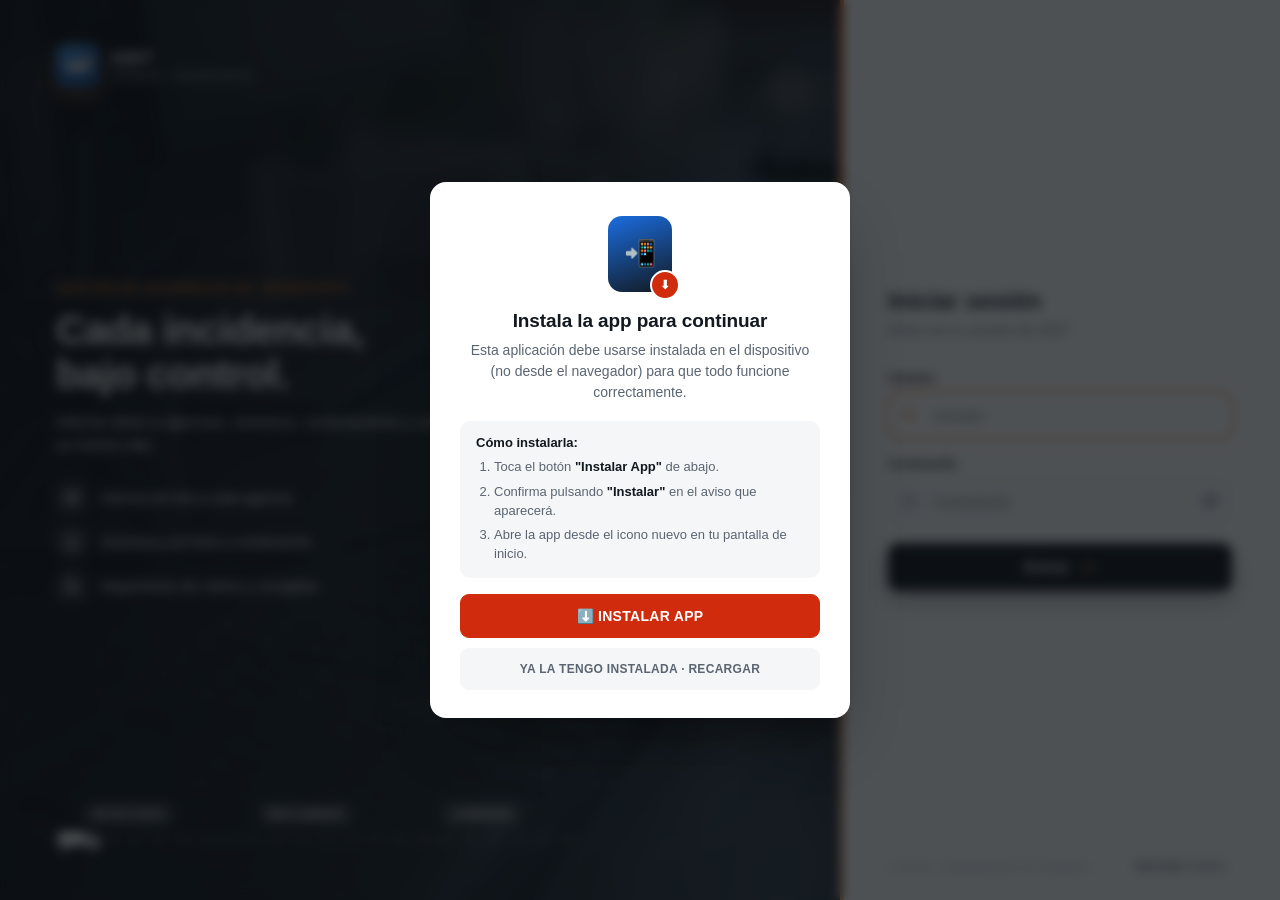
==== commit 4f730d82: "Add files via upload" ====
--- a/index.html
+++ b/index.html
@@ -725,7 +725,7 @@
 
                   <label class="ps-filtro-check" id="psxUsarFiltroWrap" style="display:none; white-space:normal; align-items:flex-start; margin-top:16px;">
                     <input type="checkbox" id="psxUsarFiltroActivo" style="margin-top:2px;">
-                    <span>Exportar solo lo que cumple el filtro activo de la pantalla (<span id="psxFiltroResumen"></span>), en vez de elegir abajo.</span>
+                    <span>Exportar solo lo que cumple el filtro activo de la pantalla (<span id="psxFiltroResumen"></span>). Desmárcalo para elegir otros filtros.</span>
                   </label>
 
                   <div id="psxCamposManual" style="margin-top:16px;">
@@ -1673,7 +1673,8 @@
               <input type="time" id="metLimiteHora" class="form-input">
             </div>
             <div class="tf-campo tf-span-1">
-              <label class="form-label">Límite palets <span class="tf-req tf-req-apertura">*</span></label>
+              <div class="lp-cab"><label class="form-label">Límite palets <span class="tf-req tf-req-apertura">*</span></label>
+                <label class="lp-sin" title="La tienda no tiene tope de palets (se guarda como 0, igual que en SALIDAS)"><input type="checkbox" id="metLimSin"> Sin límite</label></div>
               <div class="lp-wrap">
                 <input type="number" id="metLimitePalets" class="form-input" min="0" step="1">
                 <button type="button" class="lp-star" id="metLimEspBtn" title="Sin límite especial · pulsa para configurarlo" aria-label="Límite especial de palets">☆</button>
@@ -2038,6 +2039,10 @@
   <div class="modal-box cargando-modal-box" role="alert" aria-live="assertive">
     <div class="spinner"></div>
     <p class="cargando-texto" id="cargandoEnvioTexto">Enviando informe…</p>
+    <div class="cargando-atascado">
+      <p>Está tardando demasiado. Si se ha quedado parado, cierra esta ventana y revisa después si se llegó a enviar.</p>
+      <button type="button" class="btn-cancelar-consulta" id="btnCerrarCargandoEnvio">✕ Cerrar ventana</button>
+    </div>
   </div>
 </div>
 
@@ -2046,7 +2051,14 @@
      etc.), independiente del modal de "enviando informe" de arriba. Lo
      controlan mostrarCargandoGlobal()/ocultarCargandoGlobal() (js/carga-global.js). -->
 <div class="modal-overlay carga-global-overlay" id="cargaGlobalOverlay" aria-hidden="true">
-  <div class="spinner spinner-grande"></div>
+  <div class="carga-global-box" id="cargaGlobalBox" role="status" aria-live="polite">
+    <div class="spinner spinner-grande"></div>
+    <p class="carga-global-texto">Cargando…</p>
+    <div class="carga-global-lento">
+      <p>Está tardando más de lo normal</p>
+      <button type="button" class="btn-cancelar-consulta" id="btnCancelarConsulta">✕ Cancelar consulta</button>
+    </div>
+  </div>
 </div>
 
 <!-- Modal de actualización disponible (no se cierra clicando fuera: la actualización no es opcional) -->
@@ -2990,7 +3002,8 @@
               <input type="time" id="ntLimiteHora" class="form-input">
             </div>
             <div class="tf-campo tf-span-1">
-              <label class="form-label">Límite palets <span class="tf-req tf-req-apertura">*</span></label>
+              <div class="lp-cab"><label class="form-label">Límite palets <span class="tf-req tf-req-apertura">*</span></label>
+                <label class="lp-sin" title="La tienda no tiene tope de palets (se guarda como 0, igual que en SALIDAS)"><input type="checkbox" id="ntLimSin"> Sin límite</label></div>
               <input type="number" id="ntLimitePalets" class="form-input" min="0" step="1" placeholder="Ej. 5">
             </div>
             <div class="tf-campo tf-span-1">
--- a/styles.css
+++ b/styles.css
@@ -987,7 +987,7 @@
   /* El modal genérico (alert/confirm/prompt) puede invocarse desde dentro
      de otro modal ya abierto (p.ej. "¿Quitar el albarán?" desde el Panel
      siniestros), así que siempre debe quedar por encima de cualquier otro. */
-  #modalOverlay{ z-index:500; }
+  #modalOverlay{ z-index:550; } /* por encima de "Enviando…" (500): un aviso nunca puede quedar tapado */
   /* El modal de carga (spinner) también puede abrirse con otro modal ya
      abierto detrás (p.ej. "Subiendo foto…" sobre el detalle del siniestro),
      así que también debe quedar siempre por encima. */
@@ -1266,8 +1266,27 @@
   /* Spinner de carga global (pantalla completa, sin tarjeta): fondo más
      ligero que el de los modales normales porque no bloquea una acción,
      solo indica que hay datos cargando de fondo. */
-  .carga-global-overlay{ background:rgba(255,255,255,.5); z-index:250; }
-  .spinner-grande{ width:46px; height:46px; border-width:4px; }
+  .carga-global-overlay{
+    background:rgba(18,24,31,.28); z-index:250;
+    backdrop-filter:blur(4px); -webkit-backdrop-filter:blur(4px);
+  }
+  .spinner-grande{ width:40px; height:40px; border-width:3.5px; }
+  /* Tarjeta de la ventana de carga (js/carga-global.js). A los 10 s se le
+     añade la clase "lento": aviso + botón "Cancelar consulta". */
+  .carga-global-box{
+    background:#fff; border-radius:14px; box-shadow:0 18px 50px -12px rgba(15,23,42,.35);
+    min-width:220px; max-width:280px; padding:26px 28px 24px;
+    display:flex; flex-direction:column; align-items:center; gap:12px; text-align:center;
+  }
+  .carga-global-texto{ margin:0; font-size:14.5px; font-weight:600; color:var(--ink); }
+  .carga-global-lento{ display:none; flex-direction:column; align-items:center; gap:10px; margin-top:-2px; }
+  .carga-global-box.lento .carga-global-lento{ display:flex; }
+  .carga-global-lento p{ margin:0; font-size:13px; color:var(--ink-soft); }
+  .btn-cancelar-consulta{
+    display:inline-flex; align-items:center; gap:7px; padding:7px 16px; border-radius:99px;
+    border:1px solid #F5B5A8; background:#fff; color:var(--grave); font-size:13px; font-weight:600; cursor:pointer;
+  }
+  .btn-cancelar-consulta:hover{ background:var(--grave-bg); }
 
   /* ---------- Siniestros (kanban) ---------- */
   .siniestros-kanban{ display:grid; grid-template-columns:1fr 1fr 1fr; gap:16px; align-items:start; }
@@ -3701,6 +3720,13 @@
 .lp-star:disabled{ cursor:default; opacity:.6; }
 .lp-star:disabled:hover{ background:transparent; }
 .lp-aviso{ margin:4px 0 0; font-size:11px; font-weight:600; color:#C2410C; }
+/* Casilla "Sin límite" del Límite palets (Editar / Nueva tienda): se guarda 0 y el campo muestra NO */
+.lp-cab{ display:flex; align-items:center; justify-content:space-between; gap:6px; }
+.lp-cab .form-label{ margin-bottom:0; }
+.lp-sin{ display:inline-flex; align-items:center; gap:4px; font-size:11px; font-weight:600; color:var(--ink-soft); cursor:pointer; margin:0 0 4px; white-space:nowrap; text-transform:none; letter-spacing:0; padding:1px 7px; border:1px solid var(--border); border-radius:999px; background:var(--panel); }
+.lp-sin input{ margin:0; accent-color:var(--accent,#f97316); cursor:pointer; width:12px; height:12px; }
+.lp-sin.on{ border-color:#FDBA8C; background:#FFEEDF; color:var(--accent-ink,#9A3412); }
+.lp-sin:has(input:disabled){ cursor:default; opacity:.6; }
 .modal-box.le-modal{ max-width:520px; }
 .le-modal .le-sw{ display:flex; align-items:center; gap:8px; font-size:13.5px; font-weight:600; color:var(--ink); margin:4px 0 12px; cursor:pointer; }
 .le-cab,.le-fila{ display:grid; grid-template-columns:minmax(0,1fr) minmax(0,1fr) 64px 74px 28px; gap:6px; align-items:center; }
@@ -3755,3 +3781,9 @@
 .step-comunicacion.reenvio, .step-comunicacion.reenvio b{ color:var(--ok); }
 .step-comunicacion.no-reenvio, .step-comunicacion.no-reenvio b{ color:var(--ink-soft); }
 .step-comunicacion.anulacion, .step-comunicacion.anulacion b{ color:var(--ink-soft); }
+
+/* "Enviando…" que lleva demasiado tiempo abierto: aviso + botón para
+   cerrarlo y no quedarse bloqueado (js/carga-global.js). */
+.cargando-atascado{ display:none; flex-direction:column; align-items:center; gap:10px; margin-top:2px; }
+.cargando-modal-box.atascado .cargando-atascado{ display:flex; }
+.cargando-atascado p{ margin:0; font-size:12.5px; color:var(--ink-soft); line-height:1.45; }
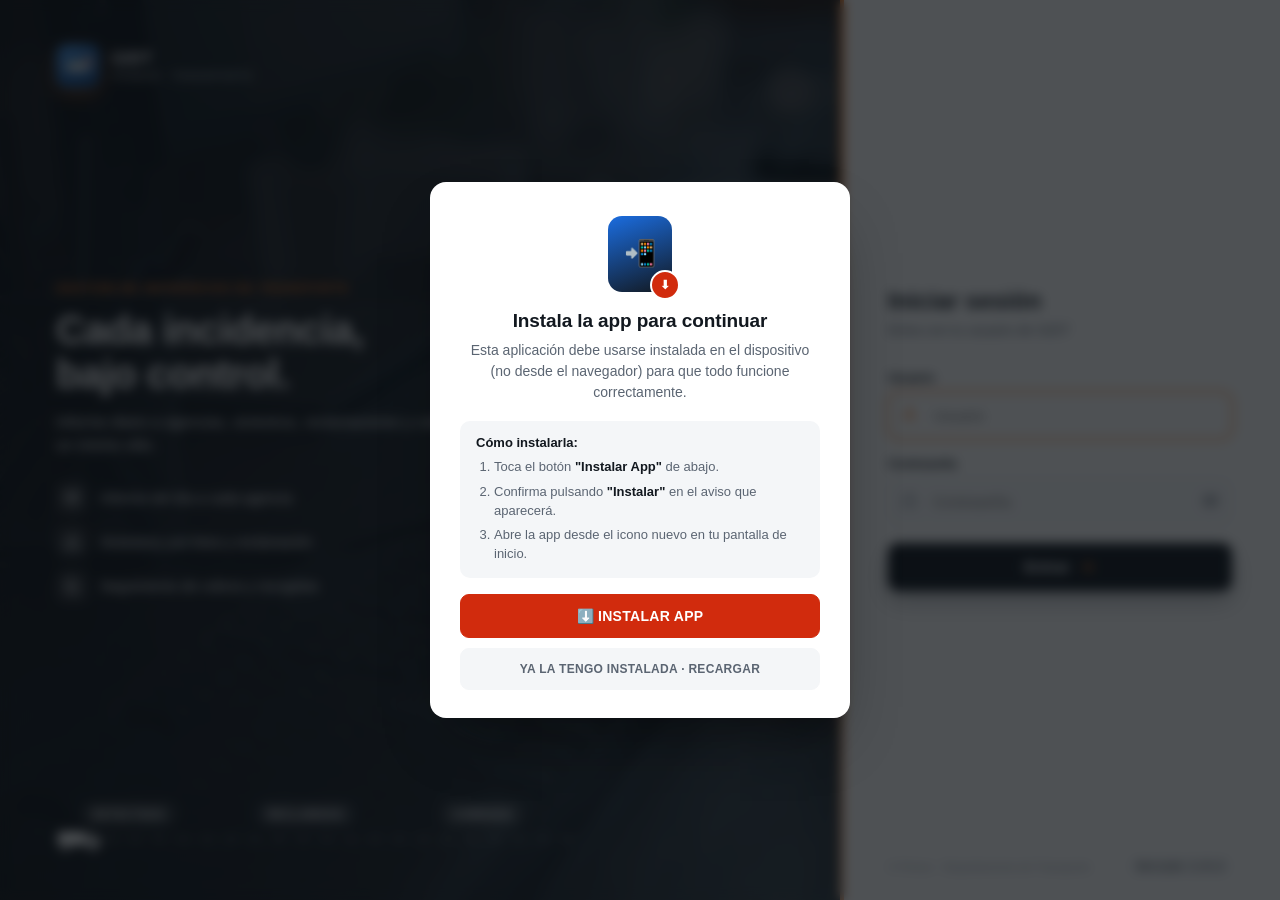
==== commit 08261211: "Add files via upload" ====
--- a/index.html
+++ b/index.html
@@ -477,6 +477,9 @@
           <input type="text" id="buscarTiendaIncidencias" class="form-input" placeholder="🔎 Buscar tienda…" style="max-width:220px;">
           <button class="btn perm-gated-log-cambios" id="btnLogCambiosHoy" style="display:none; white-space:nowrap; flex-shrink:0;" title="Ver qué se ha cambiado desde que se envió el informe">🕘 Log de cambios</button>
           <span id="informeEnviadoBadge" class="badge-envio enviado" style="display:none; white-space:nowrap; flex-shrink:0;"></span>
+          <span id="informeActualizacionBadge" class="badge-envio pendiente" style="display:none; white-space:nowrap; flex-shrink:0;"></span>
+          <button class="btn" id="btnEditarInformeHoy" style="display:none; white-space:nowrap; flex-shrink:0;" title="Modificar el informe ya enviado">✏️ Editar</button>
+          <button class="btn primary" id="btnTerminarEdicionHoy" style="display:none; white-space:nowrap; flex-shrink:0;">✅ Terminar de editar</button>
           <button class="btn primary" id="btnEnviarInforme" style="white-space:nowrap; flex-shrink:0;">📧 Enviar informe</button>
         </div>
       </div>
@@ -500,6 +503,7 @@
           <button class="btn primary" id="btnBuscarHistorial">Consultar</button>
           <button class="btn" id="btnEditarHistorial" style="display:none;" title="Editar este informe">✏️ Editar informe</button>
           <button class="btn perm-gated-log-cambios" id="btnLogCambiosHistorial" style="display:none;" title="Ver qué se ha cambiado desde que se envió el informe">🕘 Log de cambios</button>
+          <button class="btn primary" id="btnActualizacionHistorial" style="display:none; white-space:nowrap;">🔄 Enviar actualización</button>
           <div class="filtros-wrap" id="historialFiltrosWrap" style="display:none; align-items:center; gap:8px;">
             <button class="btn" id="btnHistorialFiltros">
               <svg width="14" height="14" viewBox="0 0 24 24" fill="none" xmlns="http://www.w3.org/2000/svg"><path d="M3 4h18l-7 8v6l-4 2v-8L3 4z" stroke="currentColor" stroke-width="2" stroke-linejoin="round"/></svg>
@@ -2034,6 +2038,31 @@
   </div>
 </div>
 
+<!-- Modal "¿Enviar las actualizaciones a las agencias?": cambios hechos en
+     un informe ya enviado (js/informe-actualizacion.js) -->
+<div class="modal-overlay" id="iactModalOverlay">
+  <div class="modal-box envio-modal-box iact-modal-box" role="dialog" aria-modal="true" aria-labelledby="iactTitulo">
+    <button class="filtros-modal-close" id="iactBtnCerrar" style="position:absolute; right:16px; top:16px;">✕</button>
+    <div class="envio-modal-head">
+      <div class="envio-modal-icon reenvio">🔄</div>
+      <div>
+        <h3 class="modal-title" id="iactTitulo">¿Enviar las actualizaciones a las agencias?</h3>
+        <p class="envio-modal-sub" id="iactSub"></p>
+      </div>
+    </div>
+    <div class="envio-alerta envio-alerta-reenvio">
+      <span class="envio-alerta-icon">ℹ️</span>
+      <p><b>Cada agencia recibirá solo sus tiendas cambiadas.</b>Las agencias que desmarques se quedan pendientes para más tarde.</p>
+    </div>
+    <div class="iact-lista" id="iactLista"></div>
+    <div class="modal-footer">
+      <button class="btn" id="iactBtnAhoraNo">Ahora no</button>
+      <button class="btn" id="iactBtnNoComunicar">🚫 No comunicar</button>
+      <button class="btn primary" id="iactBtnEnviar">✉️ Enviar</button>
+    </div>
+  </div>
+</div>
+
 <!-- Modal de carga (envío del informe en curso) -->
 <div class="modal-overlay" id="cargandoEnvioOverlay">
   <div class="modal-box cargando-modal-box" role="alert" aria-live="assertive">
@@ -3178,6 +3207,7 @@
 <script src="js/email-plantillas.js"></script>
 <script src="js/email-service.js"></script>
 <script src="js/informe-envio.js"></script>
+<script src="js/informe-actualizacion.js"></script>
 <script src="js/siniestros.js"></script>
 <script src="js/panel-siniestros.js"></script>
 <script src="js/panel-siniestros-exportar.js"></script>
--- a/styles.css
+++ b/styles.css
@@ -1241,6 +1241,42 @@
   .envio-alerta-reenvio{ background:#FFF4E5; color:#8A5A00; }
   .envio-alerta-omitidas{ background:var(--panel-muted); color:var(--ink-soft); }
 
+  /* ---------- Ventana "¿Enviar las actualizaciones a las agencias?" ---------- */
+  .iact-modal-box{ max-width:780px; display:flex; flex-direction:column; max-height:92vh; }
+  .iact-lista{ overflow-y:auto; min-height:0; flex:1 1 auto; margin-bottom:6px; padding-right:2px; }
+  .iact-grupo{
+    border:1px solid var(--border); border-radius:12px; padding:10px 12px;
+    margin-bottom:10px; background:var(--panel);
+  }
+  .iact-grupo.sin-email{ background:var(--panel-muted); }
+  .iact-grupo-head{ display:flex; align-items:center; gap:8px; margin-bottom:4px; cursor:pointer; flex-wrap:wrap; }
+  .iact-grupo-head b{ font-size:14px; color:var(--ink); }
+  .iact-grupo-head small{ margin-left:auto; color:var(--ink-soft); font-size:12px; }
+  .iact-grupo-head input{ width:15px; height:15px; accent-color:var(--accent); }
+  .iact-sin-email{ font-size:11.5px; font-weight:700; color:var(--grave); }
+  .iact-fila{
+    display:flex; gap:9px; align-items:flex-start;
+    font-size:13px; color:var(--ink); padding:6px 0; border-top:1px dashed var(--border);
+  }
+  .iact-fila-txt{ min-width:0; }
+  .iact-fila-det{ display:block; color:var(--ink-soft); font-size:12px; margin-top:1px; }
+  .iact-chip{
+    flex:0 0 auto; min-width:78px; text-align:center;
+    font-size:10px; font-weight:800; padding:3px 7px; border-radius:99px;
+    text-transform:uppercase; letter-spacing:.3px; margin-top:1px;
+  }
+  .iact-chip.nueva{ background:var(--ok-bg); color:var(--ok); }
+  .iact-chip.mod{ background:var(--moderado-bg); color:var(--moderado); }
+  .iact-chip.anul{ background:var(--grave-bg); color:var(--grave); }
+
+  /* Informe del día ya enviado: bloqueado hasta pulsar "✏️ Editar informe".
+     El clic lo intercepta js/informe-actualizacion.js (avisa con un toast);
+     aquí solo se ve que no se puede tocar. */
+  #view-incidencias.informe-bloqueado td.col-motivo .filtro-select-btn,
+  #view-incidencias.informe-bloqueado .i-obs{ cursor:not-allowed; }
+  #view-incidencias.informe-bloqueado .i-obs{ background:var(--panel-muted); }
+  #view-incidencias.informe-bloqueado td.col-motivo .btn-borrar-motivos{ display:none !important; }
+
   .envio-modal-box .modal-footer{ justify-content:center; margin-top:4px; }
 
   @media (max-width:720px){
@@ -1810,6 +1846,11 @@
 .iclog-agencia{ font-size:12px; color:var(--ink-soft); }
 .iclog-meta{ margin-left:auto; font-size:11.5px; color:var(--ink-soft); white-space:nowrap; }
 .iclog-fila-detalle{ font-size:13px; color:var(--ink); line-height:1.45; }
+.iclog-comunicado{ display:inline-block; margin-top:6px; font-size:11px; font-weight:700; padding:2px 8px; border-radius:99px; }
+.iclog-comunicado span{ font-weight:500; }
+.iclog-comunicado.ok{ background:var(--ok-bg); color:var(--ok); }
+.iclog-comunicado.gris{ background:var(--panel-muted); color:var(--ink-soft); }
+.iclog-comunicado.pendiente{ background:#FFEEDF; color:var(--accent-ink); }
 
 /* ---------- Modal: visor de PDF dentro de la app (Panel siniestros) ---------- */
 /* Se usa para el resumen, la factura, el albarán y el justificante: se
@@ -2069,6 +2110,7 @@
 body:not(.perm-informe_dia) #btnGenerarInformeEmpty,
 body:not(.perm-informe_dia) #btnGenerarInformeDesdeIncidencias,
 body:not(.perm-informe_dia) #btnEditarPalets,
+body:not(.perm-informe_dia) #btnEditarInformeHoy,
 body:not(.perm-informe_dia) .btn-borrar-motivos{
   opacity:.6;
 }
@@ -2104,7 +2146,8 @@
 }
 
 /* Sin permiso de "Enviar informe a agencias" */
-body:not(.perm-enviar_informe) #btnEnviarInforme{ display:none !important; }
+body:not(.perm-enviar_informe) #btnEnviarInforme,
+body:not(.perm-enviar_informe) #btnActualizacionHistorial{ display:none !important; }
 
 /* Sin permiso de "Enviar resumen mensual a agencias" */
 body:not(.perm-enviar_reporte_mensual) #btnRmEnviarAgencias{ display:none !important; }
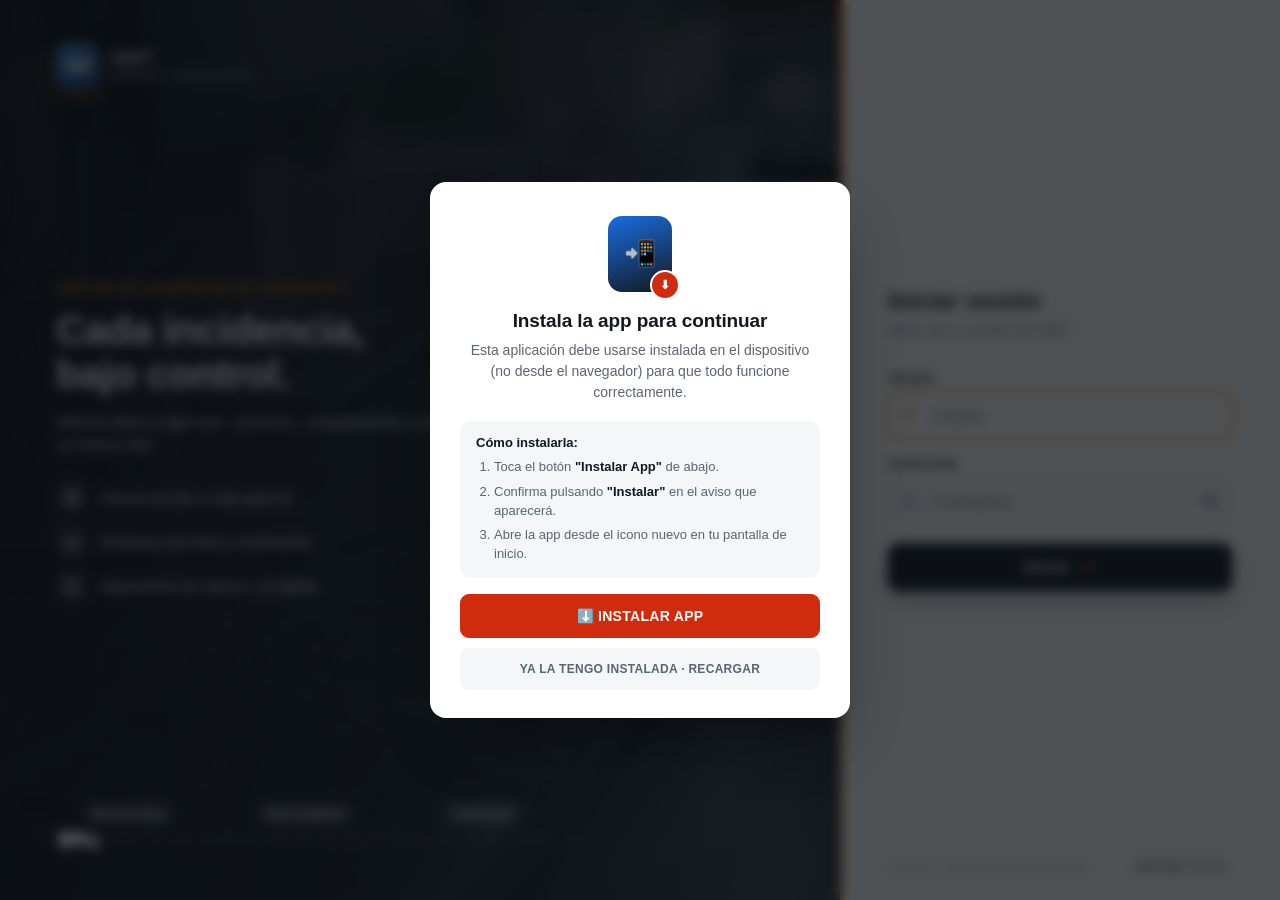
==== commit dae4ed95: "Add files via upload" ====
--- a/index.html
+++ b/index.html
@@ -1670,7 +1670,11 @@
           <div class="tf-grid">
             <div class="tf-campo tf-span-1">
               <label class="form-label">Hora prevista <span class="tf-req tf-req-apertura">*</span></label>
-              <input type="time" id="metHora" class="form-input">
+              <div class="lp-wrap">
+                <input type="time" id="metHora" class="form-input">
+                <button type="button" class="lp-star" id="metHoraEspBtn" title="Sin hora especial · pulsa para configurarla" aria-label="Hora especial de entrega">☆</button>
+              </div>
+              <p class="lp-aviso" id="metHoraEspAviso" style="display:none;"></p>
             </div>
             <div class="tf-campo tf-span-1">
               <label class="form-label">Límite hora entrega</label>
@@ -1877,6 +1881,27 @@
       <div style="display:flex; gap:10px;">
         <button type="button" class="btn" id="leBtnCancelar">Cancelar</button>
         <button type="button" class="btn primary" id="leBtnAceptar">Aceptar</button>
+      </div>
+    </div>
+  </div>
+</div>
+
+<!-- Modal: hora especial de entrega por fechas (estrella de Hora prevista) -->
+<div class="modal-overlay" id="modalHoraEspOverlay">
+  <div class="modal-box le-modal he-modal" role="dialog" aria-modal="true" aria-labelledby="heTitulo">
+    <h3 class="modal-title" id="heTitulo">⭐ Hora especial de entrega</h3>
+    <p class="modal-message" id="heMensaje"></p>
+    <label class="le-sw"><input type="checkbox" class="ea-switch" id="heActivo"> Activado</label>
+    <div class="le-cab he-fila"><span>Desde</span><span>Hasta</span><span>Hora</span><span></span></div>
+    <div id="heFilas"></div>
+    <button type="button" class="le-add" id="heBtnAnadir">＋ Añadir periodo</button>
+    <p class="le-nota">Días de «Por días» en blanco = la hora del periodo. Al añadir un periodo salen rellenos con el horario por días de la tienda: cámbialos o vacíalos si en esas fechas no aplican. No cambia el sábado con otra agencia ni el límite hora entrega. Al pasar la fecha final, el periodo se quita solo; con el interruptor apagado se usan la hora prevista y el horario por días.</p>
+    <p id="heError" class="err" style="display:none;"></p>
+    <div class="modal-footer" style="justify-content:space-between;">
+      <button type="button" class="btn" id="heBtnQuitarTodos">Quitar todos</button>
+      <div style="display:flex; gap:10px;">
+        <button type="button" class="btn" id="heBtnCancelar">Cancelar</button>
+        <button type="button" class="btn primary" id="heBtnAceptar">Aceptar</button>
       </div>
     </div>
   </div>
--- a/styles.css
+++ b/styles.css
@@ -3795,6 +3795,20 @@
 .le-modal .err{ margin:0 0 12px; color:var(--grave); font-size:12.5px; }
 .lp-tabla-star{ margin-left:5px; font-size:13px; color:#F59E0B; cursor:help; }
 .lp-tabla-star.gris{ color:#9CA3AF; }
+/* Hora especial por fechas (estrella de Hora prevista) */
+.modal-box.he-modal{ max-width:640px; }
+.he-modal .le-cab.he-fila, .he-modal .le-fila.he-fila{ grid-template-columns:minmax(0,1fr) minmax(0,1fr) 110px 28px; }
+.he-periodo{ margin-bottom:10px; }
+.he-periodo .le-fila{ margin-bottom:4px; }
+.he-periodo.vigente .he-fila .form-input{ border-color:#FDBA8C; background:#FFF7ED; }
+.he-dias{ display:flex; flex-wrap:wrap; align-items:flex-end; gap:4px 6px; padding:6px 8px 8px; border:1px dashed #C9DCFB; border-radius:8px; background:#F7FAFF; }
+.he-dias-tit{ flex:0 0 100%; font-size:11px; font-weight:700; color:var(--moderado); white-space:nowrap; }
+.he-dia{ display:flex; flex-direction:column; align-items:center; gap:2px; margin:0; flex:1 1 0; min-width:0; font-size:10.5px; font-weight:700; color:var(--ink-soft); }
+.he-dia .form-input{ height:30px; width:100%; min-width:0; padding:0 4px; font-size:12.5px; text-align:center; }
+.he-dia .form-input::-webkit-calendar-picker-indicator{ display:none; }
+.he-modal .he-hora{ text-align:center; font-weight:600; }
+.he-modal .he-h24.he-h24-mal{ border-color:var(--grave); background:#FFF5F5; }
+@media (max-width:640px){ .he-dias{ flex-wrap:wrap; } .he-dia{ flex:0 0 calc(25% - 5px); } }
 
 /* ===== Modal con casillas (modalConfirmOpciones, ui-modal.js) ===== */
 .modal-opciones{ display:flex; flex-direction:column; gap:8px; margin:12px 0 4px; text-align:left; }
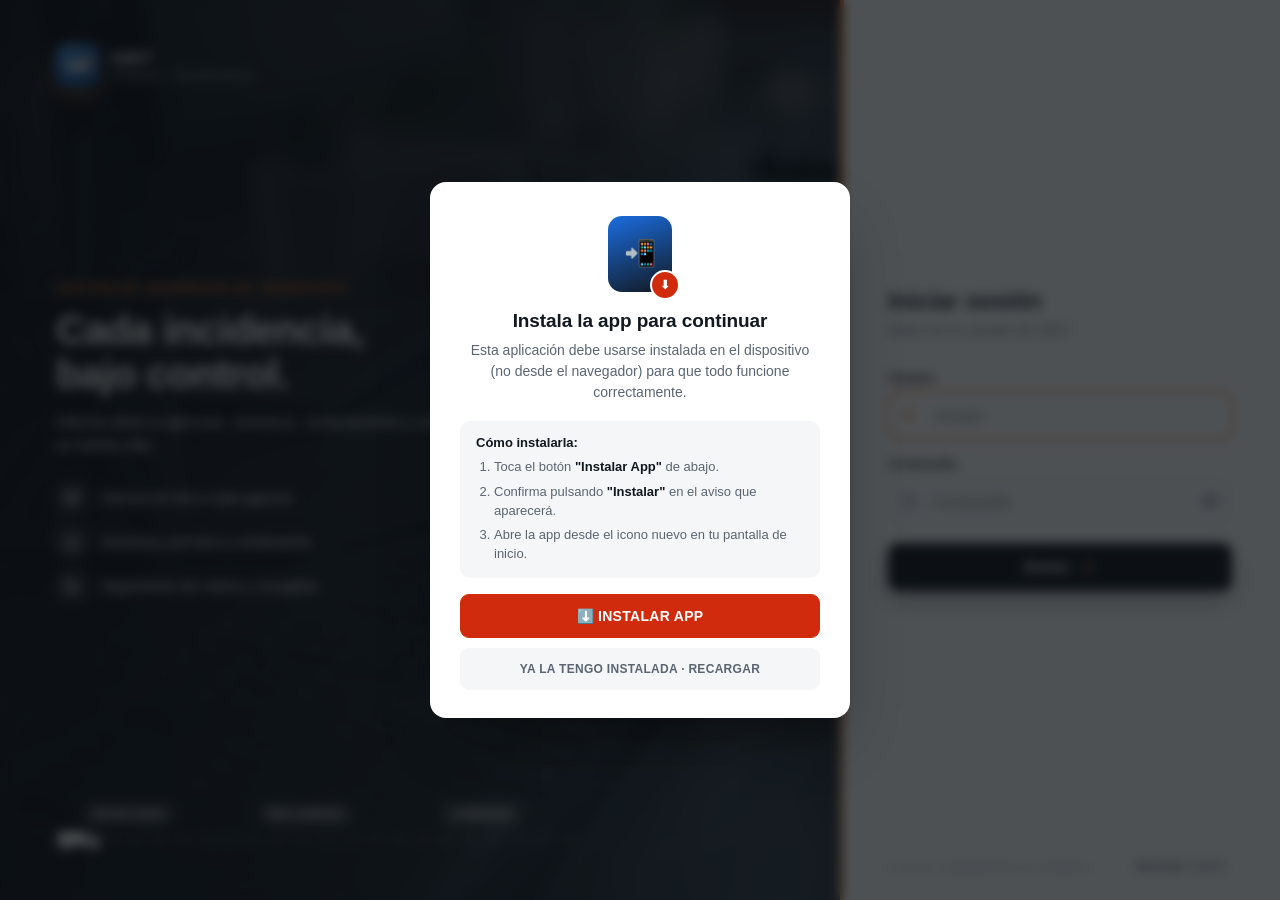
==== commit ab5eb80c: "Add files via upload" ====
--- a/index.html
+++ b/index.html
@@ -145,6 +145,12 @@
         <button data-view="config-emails">✉️ Agencias</button>
         <button data-view="config-gravedad-motivos">⚖️ Tipos incidencias</button>
         <button data-view="config-supervisores">👔 Supervisores</button>
+        <div class="dd-sub" id="ddSubOrganizacion">
+          <button type="button" class="dd-sub-btn" id="btnSubOrganizacion" aria-haspopup="true">🗂️ Organización<span class="dd-flecha" aria-hidden="true">▶</span></button>
+          <div class="dd-submenu">
+            <button data-view="config-festivos">🎉 Festivos</button>
+          </div>
+        </div>
         <button data-view="config-usuarios">👤 Usuarios</button>
         <button data-view="config-auditoria">🕵️ Registro de auditoría</button>
       </div>
@@ -1156,6 +1162,64 @@
       </div>
     </section>
 
+    <!-- ============ GESTIÓN → ORGANIZACIÓN: FESTIVOS (js/festivos.js) ============ -->
+    <section class="view" id="view-config-festivos">
+      <div class="page-head">
+        <div>
+          <h1>🎉 Festivos</h1>
+          <p>Calendario de festivos y apertura de las tiendas en cada festivo.</p>
+        </div>
+        <div class="fe-head-der">
+          <div class="util-tabs fe-tabs">
+            <button type="button" class="util-tab fe-tab activa" data-fe-tab="cal">📅 Calendario</button>
+            <button type="button" class="util-tab fe-tab" data-fe-tab="ap">🏪 Aperturas</button>
+          </div>
+          <button class="ps-btn-icon btn-recargar" id="btnRecargarFestivos" title="Recargar"><span class="ps-refresh-icon">🔄</span></button>
+          <button class="btn" id="btnBuscarFestivos">🔍 Buscar festivos</button>
+          <button class="btn primary" id="btnNuevoFestivo">➕ Nuevo festivo</button>
+        </div>
+      </div>
+
+      <!-- Pestaña Calendario -->
+      <div id="fePanelCal">
+        <div class="fe-cal-wrap">
+          <div class="card fe-card">
+            <div class="fe-cal-nav">
+              <h2 id="feMesTitulo">—</h2>
+              <div class="fe-flechas">
+                <button type="button" class="btn fe-nav" id="feMesAnterior" title="Mes anterior">◀</button>
+                <button type="button" class="btn fe-nav" id="feMesHoy">Hoy</button>
+                <button type="button" class="btn fe-nav" id="feMesSiguiente" title="Mes siguiente">▶</button>
+              </div>
+            </div>
+            <div class="fe-cal" id="feCalendario"></div>
+            <div class="fe-leyenda">
+              <span><i class="fe-ley nac"></i>Nacional (todas las tiendas de España)</span>
+              <span><i class="fe-ley aut"></i>Autonómico (por comunidad o país)</span>
+              <span><i class="fe-ley loc"></i>Local (tiendas concretas)</span>
+            </div>
+          </div>
+          <div class="card fe-card fe-lista">
+            <h3 id="feListaTitulo">Festivos del mes</h3>
+            <div id="feListaMes"></div>
+          </div>
+        </div>
+      </div>
+
+      <!-- Pestaña Aperturas -->
+      <div id="fePanelAp" style="display:none;">
+        <div class="card fe-card fe-ap-card">
+          <div class="fe-ap-top">
+            <div class="fe-campo"><label for="feApFestivo">Festivo</label><select id="feApFestivo" class="form-input fe-ap-festivo"></select></div>
+            <div class="fe-campo"><label for="feApComunidad">Comunidad</label><select id="feApComunidad" class="form-input"></select></div>
+            <div class="fe-campo"><label for="feApAgencia">Agencia</label><select id="feApAgencia" class="form-input"></select></div>
+            <div class="fe-campo fe-campo-buscar"><label for="feApBuscar">Buscar tienda</label><input type="text" id="feApBuscar" class="form-input" placeholder="Nombre o Nº de tienda" autocomplete="off"></div>
+          </div>
+          <div id="feApContenido"></div>
+        </div>
+      </div>
+    </section>
+
     <!-- ============ CONFIGURACIÓN: USUARIOS ============ -->
     <section class="view" id="view-config-usuarios">
       <div class="page-head">
@@ -1213,6 +1277,7 @@
                 <option value="tiendas">Tiendas</option>
                 <option value="agencias">Agencias</option>
                 <option value="supervisores">Supervisores</option>
+                <option value="festivos">Festivos</option>
                 <option value="usuarios">Usuarios</option>
                 <option value="informes">Informes</option>
                 <option value="reportes_mensuales">Reportes mensuales</option>
@@ -2672,6 +2737,13 @@
               <span><b><i class="perm-ico">📝</i>Log de cambios de informes enviados</b><small>Ver qué se ha modificado en un informe después de enviarlo a las agencias.</small></span>
             </label>
           </div>
+          <div class="permisos-col">
+            <h4>Organización</h4>
+            <label class="permiso-item">
+              <input type="checkbox" id="euPerm_org_festivos">
+              <span><b><i class="perm-ico">🎉</i>Festivos</b><small>Dar de alta, editar y borrar festivos, y marcar la apertura de las tiendas en cada festivo.</small></span>
+            </label>
+          </div>
         </div>
       </div>
     </div>
@@ -2907,6 +2979,13 @@
               <span><b><i class="perm-ico">📝</i>Log de cambios de informes enviados</b><small>Ver qué se ha modificado en un informe después de enviarlo a las agencias.</small></span>
             </label>
           </div>
+          <div class="permisos-col">
+            <h4>Organización</h4>
+            <label class="permiso-item">
+              <input type="checkbox" id="nuPerm_org_festivos">
+              <span><b><i class="perm-ico">🎉</i>Festivos</b><small>Dar de alta, editar y borrar festivos, y marcar la apertura de las tiendas en cada festivo.</small></span>
+            </label>
+          </div>
         </div>
       </div>
     </div>
@@ -2980,6 +3059,65 @@
     <div class="modal-footer" style="margin-top:18px;">
       <button class="btn" id="btnCancelarSupervisor">Cancelar</button>
       <button class="btn primary" id="btnGuardarSupervisor">💾 Crear supervisor</button>
+    </div>
+  </div>
+</div>
+
+<!-- Modal: nuevo / editar festivo (js/festivos.js) -->
+<div class="modal-overlay" id="festivoModalOverlay">
+  <div class="modal-box fe-modal-box" role="dialog" aria-modal="true" aria-labelledby="festivoModalTitulo">
+    <button class="filtros-modal-close" id="btnCerrarFestivo" style="position:absolute; right:16px; top:16px;">✕</button>
+    <h3 class="modal-title" id="festivoModalTitulo">➕ Nuevo festivo</h3>
+    <p class="tienda-modal-sub" id="festivoModalSub" style="display:none;"></p>
+    <div class="fe-form">
+      <div class="fe-form-fila">
+        <div><label class="form-label" for="feFecha">Fecha <span class="tf-req">*</span></label><input type="date" id="feFecha" class="form-input"></div>
+        <div><label class="form-label" for="feNombre">Nombre <span class="tf-req">*</span></label><input type="text" id="feNombre" class="form-input" maxlength="120" placeholder="Ej: INMACULADA CONCEPCIÓN" autocomplete="off"></div>
+      </div>
+      <div>
+        <label class="form-label">Ámbito <span class="tf-req">*</span></label>
+        <div class="fe-ambito" id="feAmbito">
+          <button type="button" data-ambito="NACIONAL"><b>🇪🇸 Nacional</b><small>Todas las tiendas de España</small></button>
+          <button type="button" data-ambito="AUTONOMICO"><b>🗺️ Autonómico</b><small>Una o varias comunidades o países</small></button>
+          <button type="button" data-ambito="LOCAL"><b>📍 Local</b><small>Tiendas concretas</small></button>
+        </div>
+      </div>
+      <div id="feBloqueComunidades" style="display:none;">
+        <label class="form-label">Comunidades <span class="tf-req">*</span></label>
+        <div class="fe-comus" id="feComunidades"></div>
+      </div>
+      <div id="feBloqueTiendas" style="display:none;">
+        <label class="form-label">Tiendas <span class="tf-req">*</span></label>
+        <div class="fe-tiendas-sel" id="feTiendasSel"></div>
+        <input type="text" id="feTiendasBuscar" class="form-input" placeholder="Buscar tienda por nombre, Nº o provincia" autocomplete="off">
+        <div class="fe-tiendas-lista" id="feTiendasLista"></div>
+      </div>
+    </div>
+    <div class="fe-afecta" id="feAfecta" style="display:none;"></div>
+    <p class="err" id="feError" style="display:none; color:var(--grave); font-size:12.5px; margin:12px 0 0;"></p>
+    <div class="modal-footer fe-modal-footer">
+      <button class="btn fe-btn-borrar" id="btnBorrarFestivo" style="display:none;">🗑️ Borrar</button>
+      <span style="flex:1;"></span>
+      <button class="btn" id="btnCancelarFestivo">Cancelar</button>
+      <button class="btn primary" id="btnGuardarFestivo">💾 Crear festivo</button>
+    </div>
+  </div>
+</div>
+
+<!-- Modal: buscar festivos (js/festivos.js) -->
+<div class="modal-overlay" id="buscarFestivosModalOverlay">
+  <div class="modal-box fe-buscar-box" role="dialog" aria-modal="true" aria-labelledby="buscarFestivosTitulo">
+    <button class="filtros-modal-close" id="btnCerrarBuscarFestivos" style="position:absolute; right:16px; top:16px;">✕</button>
+    <h3 class="modal-title" id="buscarFestivosTitulo">🔍 Buscar festivos</h3>
+    <div class="fe-bus-top">
+      <div class="fe-campo"><label for="feBusAnio">Año</label><select id="feBusAnio" class="form-input" style="width:110px;"></select></div>
+      <div class="fe-campo"><label>Mostrar</label><div class="fe-bus-chips" id="feBusChips"></div></div>
+    </div>
+    <div class="fe-bus-lista" id="feBusLista"></div>
+    <p class="fe-bus-nota" id="feBusNota"></p>
+    <div class="modal-footer" style="margin-top:14px;">
+      <button class="btn" id="btnCancelarBuscarFestivos">Cancelar</button>
+      <button class="btn primary" id="btnAnadirFestivosBuscados" disabled>➕ Añadir festivos</button>
     </div>
   </div>
 </div>
@@ -3214,6 +3352,7 @@
 <script src="js/informes-cambios-log.js"></script>
 <script src="js/tiendas.js"></script>
 <script src="js/supervisores.js"></script>
+<script src="js/festivos.js"></script>
 <script src="js/emails.js"></script>
 <script src="js/facturacion-config.js"></script>
 <script src="js/cc-config.js"></script>
--- a/styles.css
+++ b/styles.css
@@ -2280,7 +2280,7 @@
 
 /* ========== Modal de usuario con panel de permisos ========== */
 .usuario-modal-box{
-  max-width:1240px; padding:0;
+  max-width:1560px; padding:0;
   display:flex; flex-direction:column;
   max-height:calc(100vh - 40px); max-height:calc(100dvh - 40px);
   overflow:hidden;
@@ -2297,7 +2297,10 @@
 .permisos-cabecera b{ font-size:14px; }
 .permisos-cabecera span{ display:block; font-size:12px; color:var(--ink-soft); margin-top:2px; }
 .permisos-columnas{
-  display:grid; grid-template-columns:repeat(3, 1fr); gap:20px;
+  display:grid; grid-template-columns:repeat(4, 1fr); gap:20px;
+}
+@media (max-width: 1400px){
+  .permisos-columnas{ grid-template-columns:repeat(2, 1fr); }
 }
 .permisos-col{
   background:var(--panel-muted); border:1px solid var(--border); border-radius:var(--radius);
@@ -3844,3 +3847,165 @@
 .cargando-atascado{ display:none; flex-direction:column; align-items:center; gap:10px; margin-top:2px; }
 .cargando-modal-box.atascado .cargando-atascado{ display:flex; }
 .cargando-atascado p{ margin:0; font-size:12.5px; color:var(--ink-soft); line-height:1.45; }
+
+/* ========== Gestión → Organización (submenú del menú Gestión) ========== */
+.dropdown .dd-sub{ position:relative; }
+.dropdown .dd-sub > .dd-sub-btn{ display:flex; align-items:center; justify-content:space-between; gap:18px; width:100%; }
+.dropdown .dd-sub .dd-flecha{ font-size:10px; opacity:.7; }
+.dropdown .dd-sub.open > .dd-sub-btn{ background:var(--panel-muted); }
+.dropdown .dd-submenu{
+  position:absolute; top:-7px; left:100%; margin-left:6px; background:#fff; border:1px solid var(--border);
+  border-radius:12px; box-shadow:var(--shadow); padding:6px; min-width:170px; width:max-content; display:none; z-index:21;
+}
+.dropdown .dd-sub.open .dd-submenu{ display:block; }
+/* Puente invisible sobre el hueco entre "Organización" y el submenú, para que no se cierre al cruzarlo con el ratón */
+.dropdown .dd-submenu::before{ content:''; position:absolute; left:-10px; top:0; bottom:0; width:10px; }
+@media (max-width: 780px){
+  .dropdown .dd-submenu{ position:static; margin:2px 0 4px 14px; box-shadow:none; border:0; padding:0 0 0 6px; border-left:2px solid var(--border); border-radius:0; }
+  .dropdown .dd-submenu::before{ display:none; }
+  .dropdown .dd-sub .dd-flecha{ transform:rotate(90deg); }
+}
+
+/* ========== Gestión → Organización → Festivos (js/festivos.js) ========== */
+.fe-head-der{ display:flex; gap:10px; align-items:center; flex-wrap:wrap; justify-content:flex-end; }
+.fe-tabs{ width:300px; margin:0; }
+.fe-tabs .util-tab{ display:flex; align-items:center; justify-content:center; gap:6px; font-size:13px; }
+#view-config-festivos .fe-card{ padding:16px 18px; }
+.fe-cal-wrap{ display:grid; grid-template-columns:minmax(0,1fr) 400px; gap:16px; align-items:start; }
+.fe-cal-nav{ display:flex; align-items:center; justify-content:space-between; margin-bottom:12px; gap:10px; }
+.fe-cal-nav h2{ margin:0; font-size:17px; }
+.fe-flechas{ display:flex; gap:6px; }
+.fe-cal{ display:grid; grid-template-columns:repeat(7, minmax(0,1fr)); gap:6px; }
+.fe-dow{ font-size:11px; font-weight:700; color:var(--ink-soft); text-align:center; padding:2px 0 4px; }
+.fe-dia{ min-height:84px; border:1px solid var(--border); border-radius:var(--radius); padding:6px 7px; background:#fff; display:flex; flex-direction:column; gap:4px; cursor:pointer; min-width:0; }
+.fe-dia:hover{ border-color:#C9D1DA; }
+.fe-dia.fe-vacio{ background:transparent; border-color:transparent; cursor:default; }
+.fe-dia.fe-finde{ background:var(--panel-muted); }
+.fe-dia.fe-hoy .fe-num{ background:var(--ink); color:#fff; }
+.fe-num{ font-size:12.5px; font-weight:700; width:24px; height:24px; border-radius:50%; display:flex; align-items:center; justify-content:center; flex:0 0 auto; }
+.fe-marca{ font-size:10.5px; font-weight:700; border-radius:6px; padding:3px 6px; line-height:1.3; overflow:hidden; text-overflow:ellipsis; white-space:nowrap; display:block; }
+.fe-marca.nac{ background:var(--grave-bg); color:var(--grave); }
+.fe-marca.aut{ background:var(--moderado-bg); color:var(--moderado); }
+.fe-marca.loc{ background:#EEE6FB; color:#6B3FA0; }
+.fe-marca.fe-marca-mini{ display:inline-block; font-size:10px; padding:2px 6px; margin-right:6px; vertical-align:1px; overflow:visible; }
+.fe-mas{ font-size:10.5px; font-weight:700; color:var(--ink-soft); }
+.fe-leyenda{ display:flex; gap:14px; margin-top:12px; font-size:12px; color:var(--ink-soft); flex-wrap:wrap; }
+.fe-leyenda span{ display:flex; align-items:center; gap:6px; }
+.fe-ley{ width:12px; height:12px; border-radius:4px; display:inline-block; }
+.fe-ley.nac{ background:var(--grave-bg); border:1px solid var(--grave); }
+.fe-ley.aut{ background:var(--moderado-bg); border:1px solid var(--moderado); }
+.fe-ley.loc{ background:#EEE6FB; border:1px solid #6B3FA0; }
+.fe-lista h3{ margin:0 0 6px; font-size:14.5px; }
+.fe-item{ display:flex; gap:10px; align-items:flex-start; padding:10px 0; border-top:1px solid var(--border); }
+.fe-item:first-child{ border-top:0; }
+.fe-fecha{ flex:0 0 46px; text-align:center; background:var(--panel-muted); border-radius:8px; padding:5px 0; }
+.fe-fecha b{ display:block; font-size:17px; line-height:1.1; }
+.fe-fecha small{ font-size:10px; font-weight:700; color:var(--ink-soft); }
+.fe-item-txt{ flex:1; min-width:0; }
+.fe-item-txt strong{ font-size:13px; display:block; }
+.fe-sub{ font-size:11.5px; color:var(--ink-soft); margin-top:3px; }
+.fe-estado-ap{ font-size:11px; font-weight:700; margin-top:5px; }
+.fe-estado-ap.ok{ color:var(--ok); }
+.fe-estado-ap.pend{ color:var(--accent-ink); }
+.fe-estado-ap.neutro{ color:var(--ink-soft); }
+.fe-item-acc{ display:flex; gap:6px; }
+.fe-vacio-box{ text-align:center; padding:34px 16px; color:var(--ink-soft); }
+.fe-vacio-ico{ font-size:34px; }
+.fe-vacio-box h4{ color:var(--ink); margin:8px 0 6px; font-size:14.5px; }
+.fe-vacio-box p{ margin:0; font-size:12.5px; line-height:1.45; }
+/* Aperturas */
+.fe-ap-top{ display:flex; gap:12px; align-items:flex-end; flex-wrap:wrap; margin-bottom:14px; }
+.fe-campo{ display:flex; flex-direction:column; gap:5px; }
+.fe-campo label{ font-size:11.5px; font-weight:700; color:var(--ink-soft); }
+.fe-ap-festivo{ min-width:340px; }
+.fe-campo-buscar{ flex:1; min-width:200px; }
+.fe-ap-kpis{ display:grid; grid-template-columns:repeat(5, 1fr); gap:8px; margin-bottom:12px; }
+.fe-kpi{ border:2px solid transparent; text-align:left; font:inherit; cursor:pointer; }
+.fe-kpi:hover{ border-color:var(--border); }
+.fe-kpi.on{ border-color:var(--ink); }
+.fe-kpi.fe-k-cierra b{ color:var(--grave); }
+.fe-kpi.fe-k-abre b{ color:var(--moderado); }
+.fe-kpi.fe-k-hab b{ color:var(--ok); }
+.fe-kpi.fe-k-sin{ background:#FFEEDF; }
+.fe-kpi.fe-k-sin b, .fe-kpi.fe-k-sin small{ color:var(--accent-ink); }
+.fe-kpi.fe-k-sin.cero{ background:var(--panel-muted); }
+.fe-kpi.fe-k-sin.cero b, .fe-kpi.fe-k-sin.cero small{ color:var(--ink-soft); }
+.fe-ap-masivo{ display:flex; align-items:center; gap:10px; padding:8px 12px; background:var(--panel-muted); border-radius:var(--radius); margin-bottom:10px; font-size:12.5px; flex-wrap:wrap; min-height:46px; }
+.fe-ap-masivo.apagado b{ font-weight:600; color:var(--ink-soft); }
+.fe-ap-masivo .fe-seg{ background:#fff; }
+.fe-ap-info{ margin-left:auto; color:var(--ink-soft); }
+.fe-btn-limpiar{ padding:5px 10px; font-size:12px; }
+.fe-scroll{ max-height:calc(100vh - 420px); min-height:220px; overflow:auto; }
+table.fe-tabla{ width:100%; border-collapse:collapse; font-size:12.5px; }
+table.fe-tabla th{ text-align:left; font-size:11px; text-transform:uppercase; color:var(--ink-soft); padding:8px; border-bottom:1px solid var(--border); position:sticky; top:0; background:var(--panel); z-index:1; }
+table.fe-tabla td{ padding:6px 8px; border-bottom:1px solid var(--border); vertical-align:middle; }
+table.fe-tabla tr.fe-sel td{ background:#FFF8F1; }
+.fe-tabla-vacia{ text-align:center; padding:26px; color:var(--ink-soft); }
+.fe-ap-celda{ display:flex; align-items:center; gap:8px; flex-wrap:wrap; }
+.fe-seg{ display:inline-flex; background:var(--panel-muted); border-radius:9px; padding:3px; gap:2px; }
+.fe-seg button{ border:0; background:transparent; font:inherit; font-size:12px; font-weight:600; color:var(--ink-soft); padding:5px 10px; border-radius:7px; cursor:pointer; white-space:nowrap; }
+.fe-seg button:hover{ color:var(--ink); }
+.fe-seg button.on.cierra{ background:var(--grave); color:#fff; }
+.fe-seg button.on.hab{ background:var(--ok); color:#fff; }
+.fe-seg button.on.abre{ background:var(--moderado); color:#fff; }
+.fe-hora{ width:100px; padding:5px 7px; border:1px solid var(--border); border-radius:7px; font:inherit; font-size:12.5px; background:#fff; }
+.fe-pend{ font-size:11px; font-weight:700; color:var(--accent-ink); background:#FFEEDF; padding:2px 8px; border-radius:999px; white-space:nowrap; }
+/* Modal festivo */
+.fe-modal-box{ max-width:680px; position:relative; }
+.fe-form{ display:flex; flex-direction:column; gap:14px; margin-top:12px; }
+.fe-form-fila{ display:grid; grid-template-columns:180px 1fr; gap:12px; }
+.fe-ambito{ display:grid; grid-template-columns:repeat(3, 1fr); gap:8px; }
+.fe-ambito button{ border:1.5px solid var(--border); background:#fff; border-radius:var(--radius); padding:10px; font:inherit; cursor:pointer; text-align:left; }
+.fe-ambito button b{ display:block; font-size:13px; }
+.fe-ambito button small{ display:block; font-size:11px; color:var(--ink-soft); margin-top:2px; line-height:1.3; }
+.fe-ambito button.on{ border-color:var(--accent); background:#FFF6EE; }
+.fe-comus{ display:grid; grid-template-columns:repeat(3, 1fr); gap:2px 12px; }
+.fe-comus label{ display:flex; align-items:center; gap:7px; font-size:12px; padding:4px 0; cursor:pointer; }
+.fe-comus label span{ flex:1; }
+.fe-comus label small{ font-size:10.5px; color:var(--ink-soft); font-weight:700; }
+.fe-comus .fe-pais span{ color:var(--ink-soft); }
+.fe-tiendas-sel{ display:flex; flex-wrap:wrap; gap:6px; margin-bottom:8px; }
+.fe-chip-tienda{ display:inline-flex; align-items:center; gap:4px; background:#EEE6FB; color:#6B3FA0; font-size:12px; font-weight:700; padding:3px 4px 3px 10px; border-radius:999px; }
+.fe-chip-tienda button{ border:0; background:transparent; color:inherit; cursor:pointer; font-size:11px; padding:2px 5px; border-radius:50%; }
+.fe-tiendas-vacio{ font-size:12px; color:var(--ink-soft); padding:4px 0; }
+.fe-tiendas-lista{ max-height:190px; overflow:auto; border:1px solid var(--border); border-radius:var(--radius); margin-top:8px; padding:4px 10px; }
+.fe-tiendas-lista label{ display:flex; align-items:center; gap:8px; font-size:12.5px; padding:5px 0; border-top:1px solid var(--border); cursor:pointer; }
+.fe-tiendas-lista label:first-child{ border-top:0; }
+.fe-tiendas-lista small{ color:var(--ink-soft); }
+.fe-afecta{ margin-top:14px; padding:10px 12px; background:var(--moderado-bg); color:var(--moderado); border-radius:var(--radius); font-size:12.5px; font-weight:600; }
+.fe-afecta.cero{ background:var(--panel-muted); color:var(--ink-soft); }
+.fe-modal-footer{ margin-top:18px; display:flex; gap:10px; align-items:center; }
+.fe-btn-borrar{ color:var(--grave); }
+/* Buscador */
+.fe-buscar-box{ max-width:880px; position:relative; }
+.fe-bus-top{ display:flex; gap:12px; align-items:flex-end; margin:8px 0 12px; flex-wrap:wrap; }
+.fe-bus-chips{ display:flex; gap:6px; flex-wrap:wrap; }
+.fe-bus-chip{ border:1px solid var(--border); background:#fff; border-radius:999px; padding:6px 12px; font:inherit; font-size:12px; font-weight:600; color:var(--ink-soft); cursor:pointer; }
+.fe-bus-chip.on{ background:var(--ink); color:#fff; border-color:var(--ink); }
+.fe-bus-chip b{ margin-left:5px; }
+.fe-bus-lista{ max-height:min(440px, calc(100vh - 330px)); overflow:auto; border:1px solid var(--border); border-radius:var(--radius); }
+.fe-bus-mes{ font-size:11px; font-weight:800; color:var(--ink-soft); background:var(--panel-muted); padding:6px 12px; position:sticky; top:0; z-index:1; }
+.fe-bus-fila{ display:grid; grid-template-columns:22px 62px minmax(0,1fr) 120px; gap:10px; align-items:center; padding:9px 12px; border-top:1px solid var(--border); font-size:12.5px; cursor:pointer; }
+.fe-bus-fila.ya{ opacity:.6; cursor:default; }
+.fe-bus-f{ font-weight:700; }
+.fe-bus-f small{ display:block; font-size:10.5px; color:var(--ink-soft); }
+.fe-bus-n{ font-weight:700; }
+.fe-bus-s{ font-size:11.5px; color:var(--ink-soft); margin-top:2px; }
+.fe-bus-aviso{ color:var(--accent-ink); }
+.fe-bus-est{ font-size:11px; font-weight:800; padding:4px 9px; border-radius:999px; text-align:center; text-transform:uppercase; }
+.fe-bus-est.nuevo{ background:var(--moderado-bg); color:var(--moderado); }
+.fe-bus-est.ya{ background:var(--ok-bg); color:var(--ok); }
+.fe-bus-est.dif{ background:#FFEEDF; color:var(--accent-ink); }
+.fe-bus-est.no{ background:var(--panel-muted); color:var(--ink-soft); }
+.fe-bus-nota{ font-size:11.5px; color:var(--ink-soft); margin:10px 0 0; line-height:1.45; }
+@media (max-width: 1100px){
+  .fe-cal-wrap{ grid-template-columns:1fr; }
+  .fe-ap-kpis{ grid-template-columns:repeat(3, 1fr); }
+}
+@media (max-width: 700px){
+  .fe-form-fila, .fe-ambito{ grid-template-columns:1fr; }
+  .fe-comus{ grid-template-columns:repeat(2, 1fr); }
+  .fe-ap-festivo{ min-width:0; width:100%; }
+  .fe-bus-fila{ grid-template-columns:22px 52px minmax(0,1fr); }
+  .fe-bus-est{ grid-column:3; justify-self:start; }
+}
